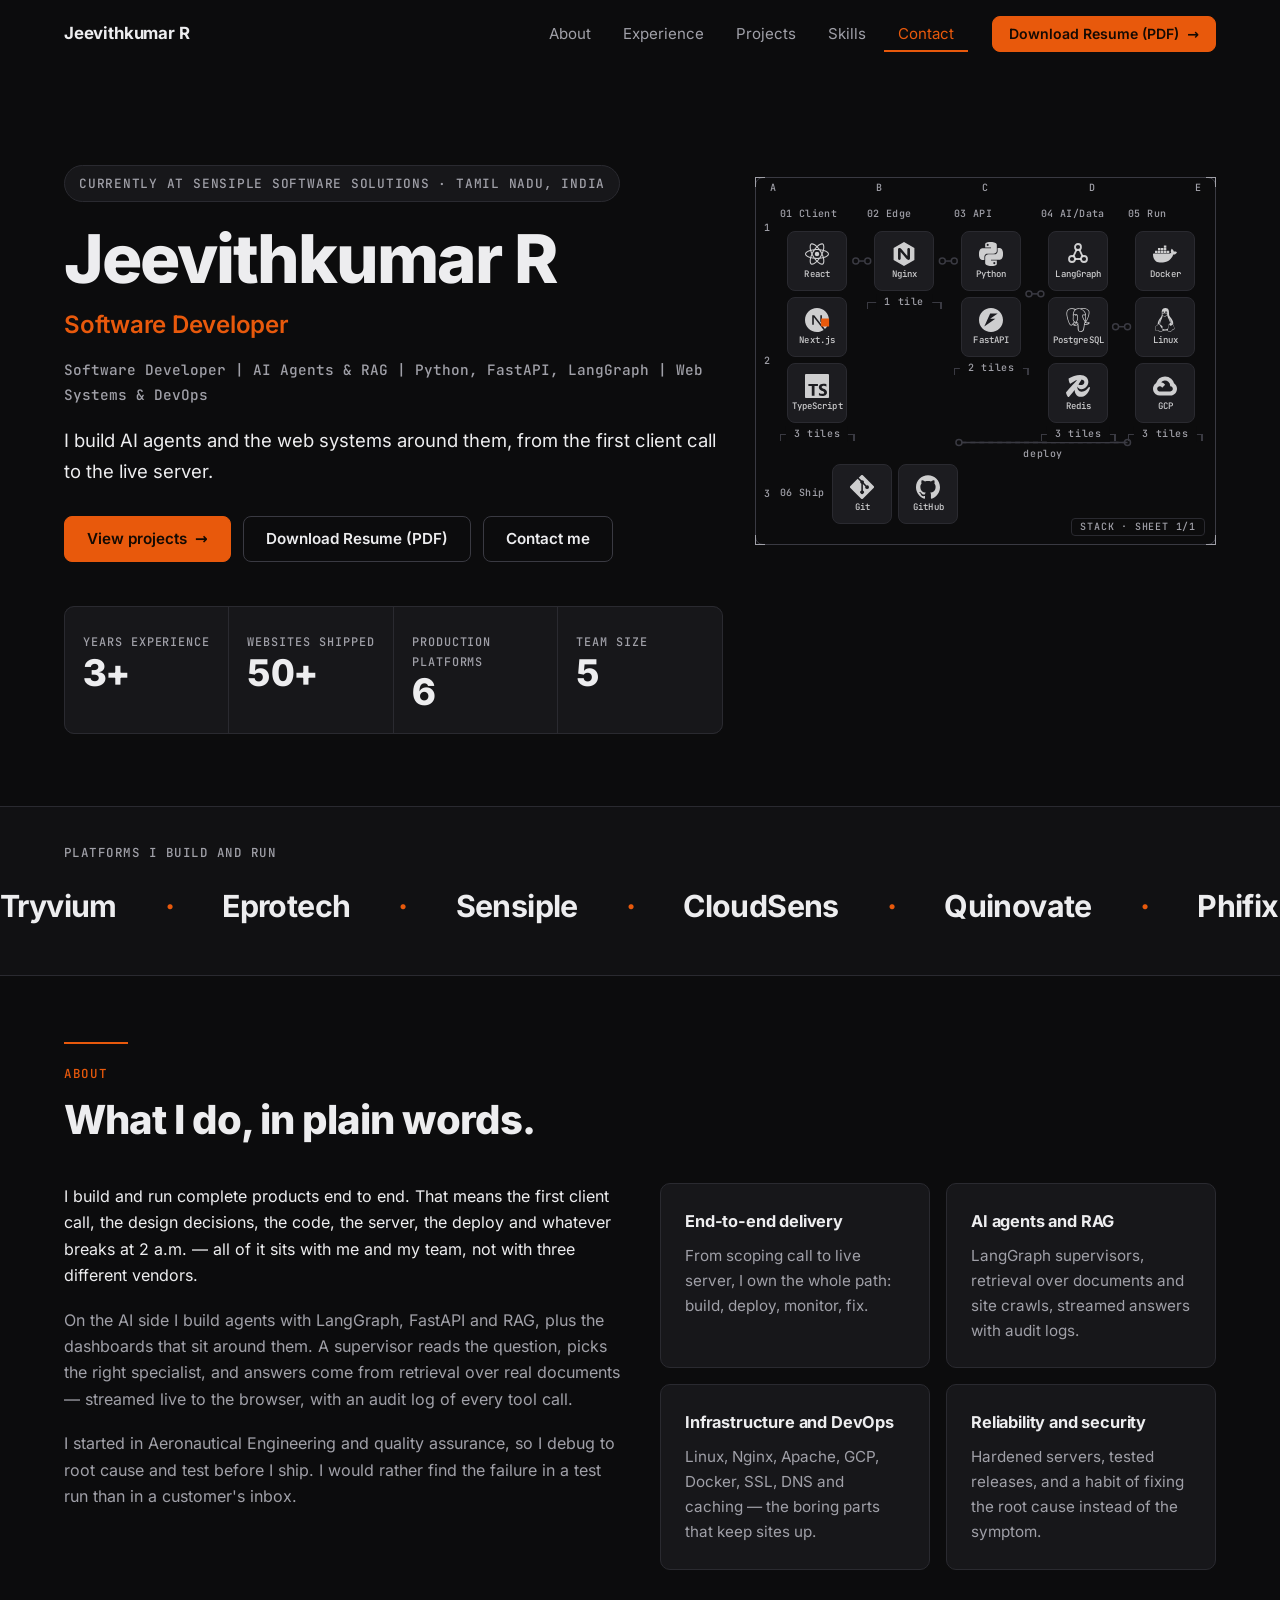
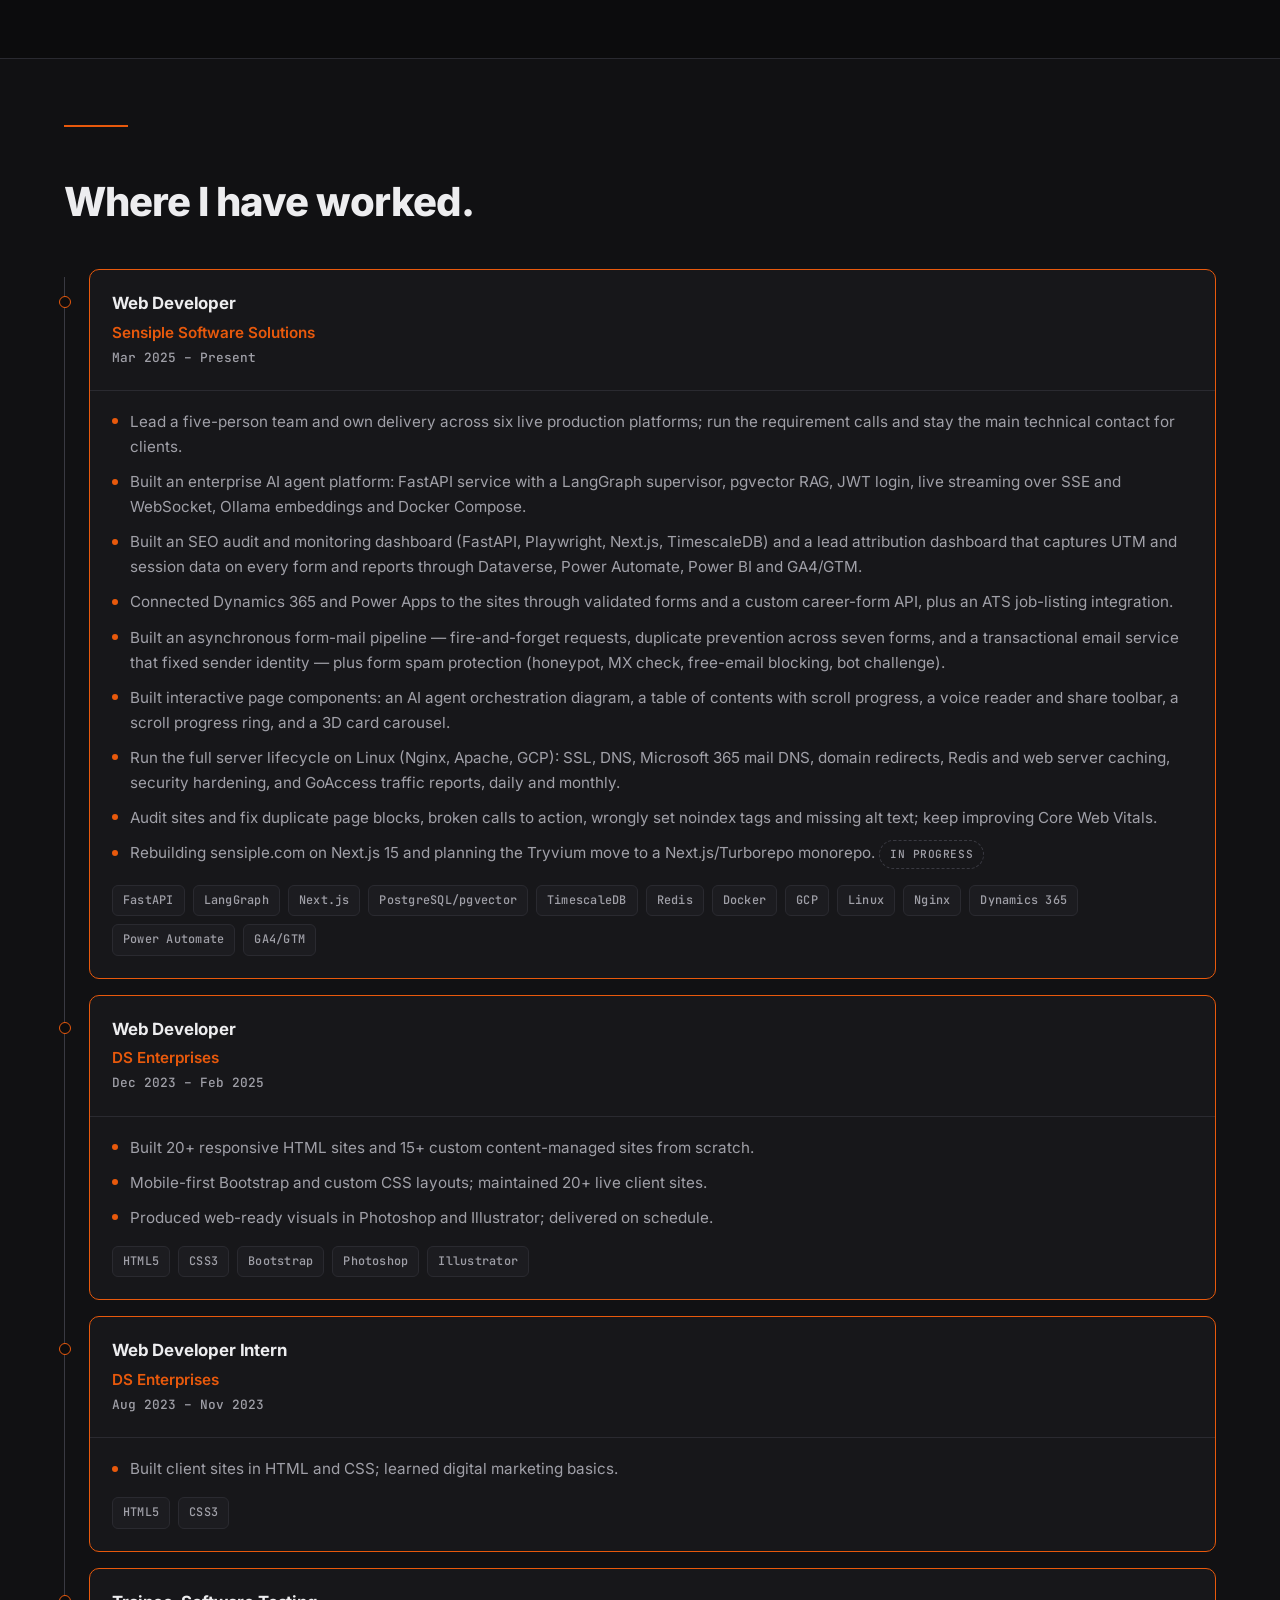
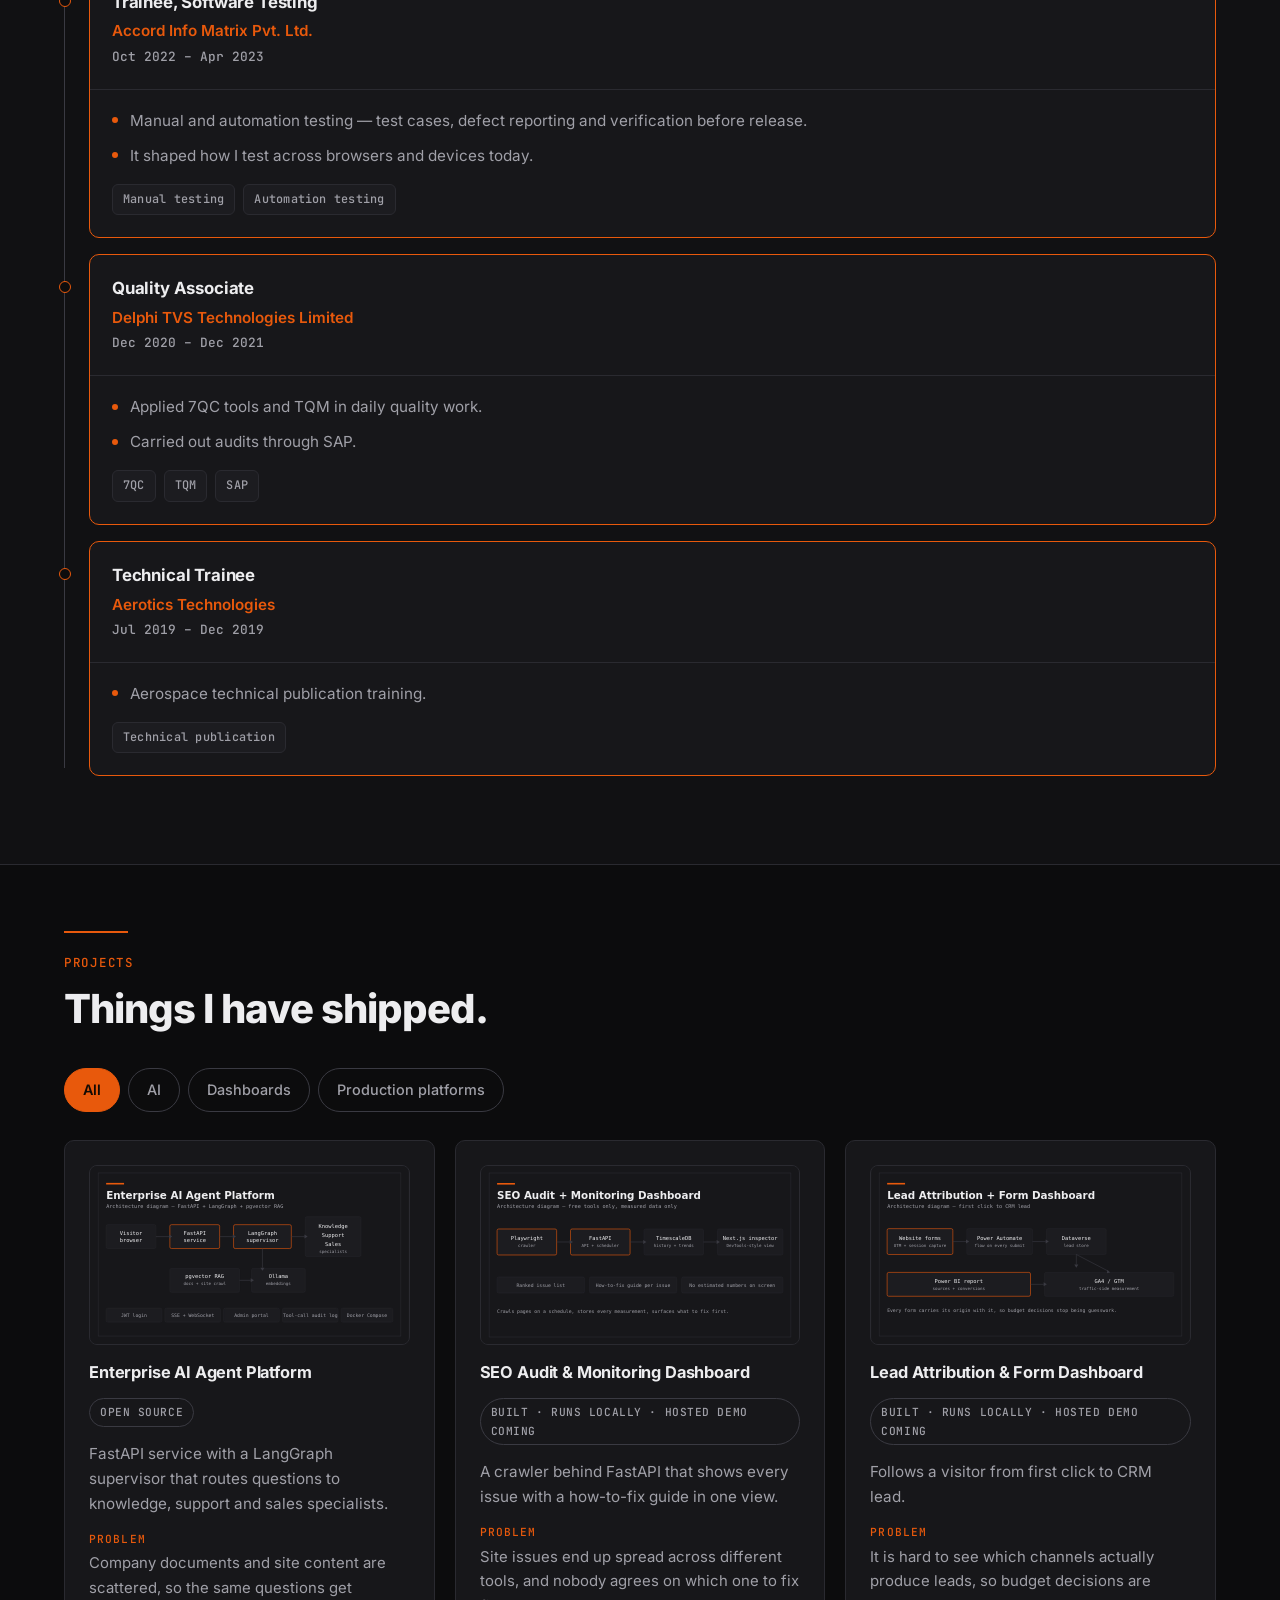
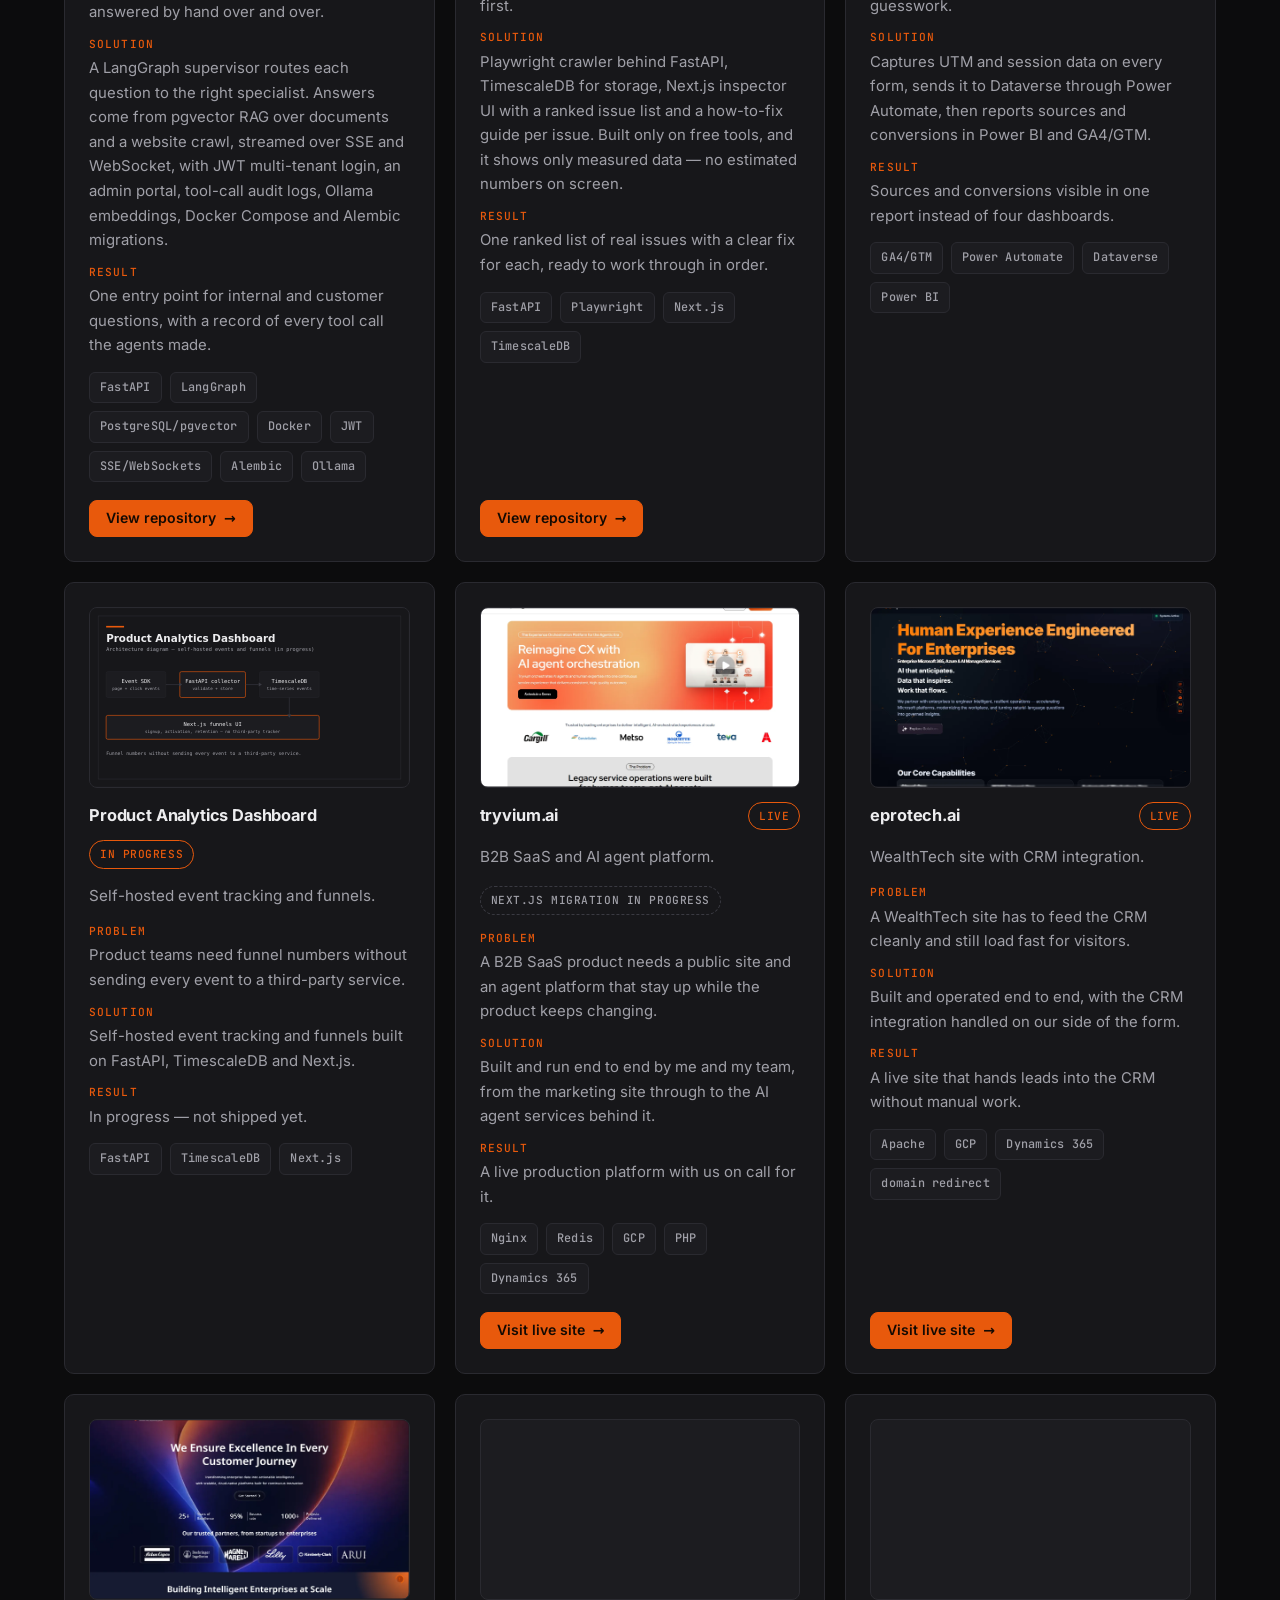
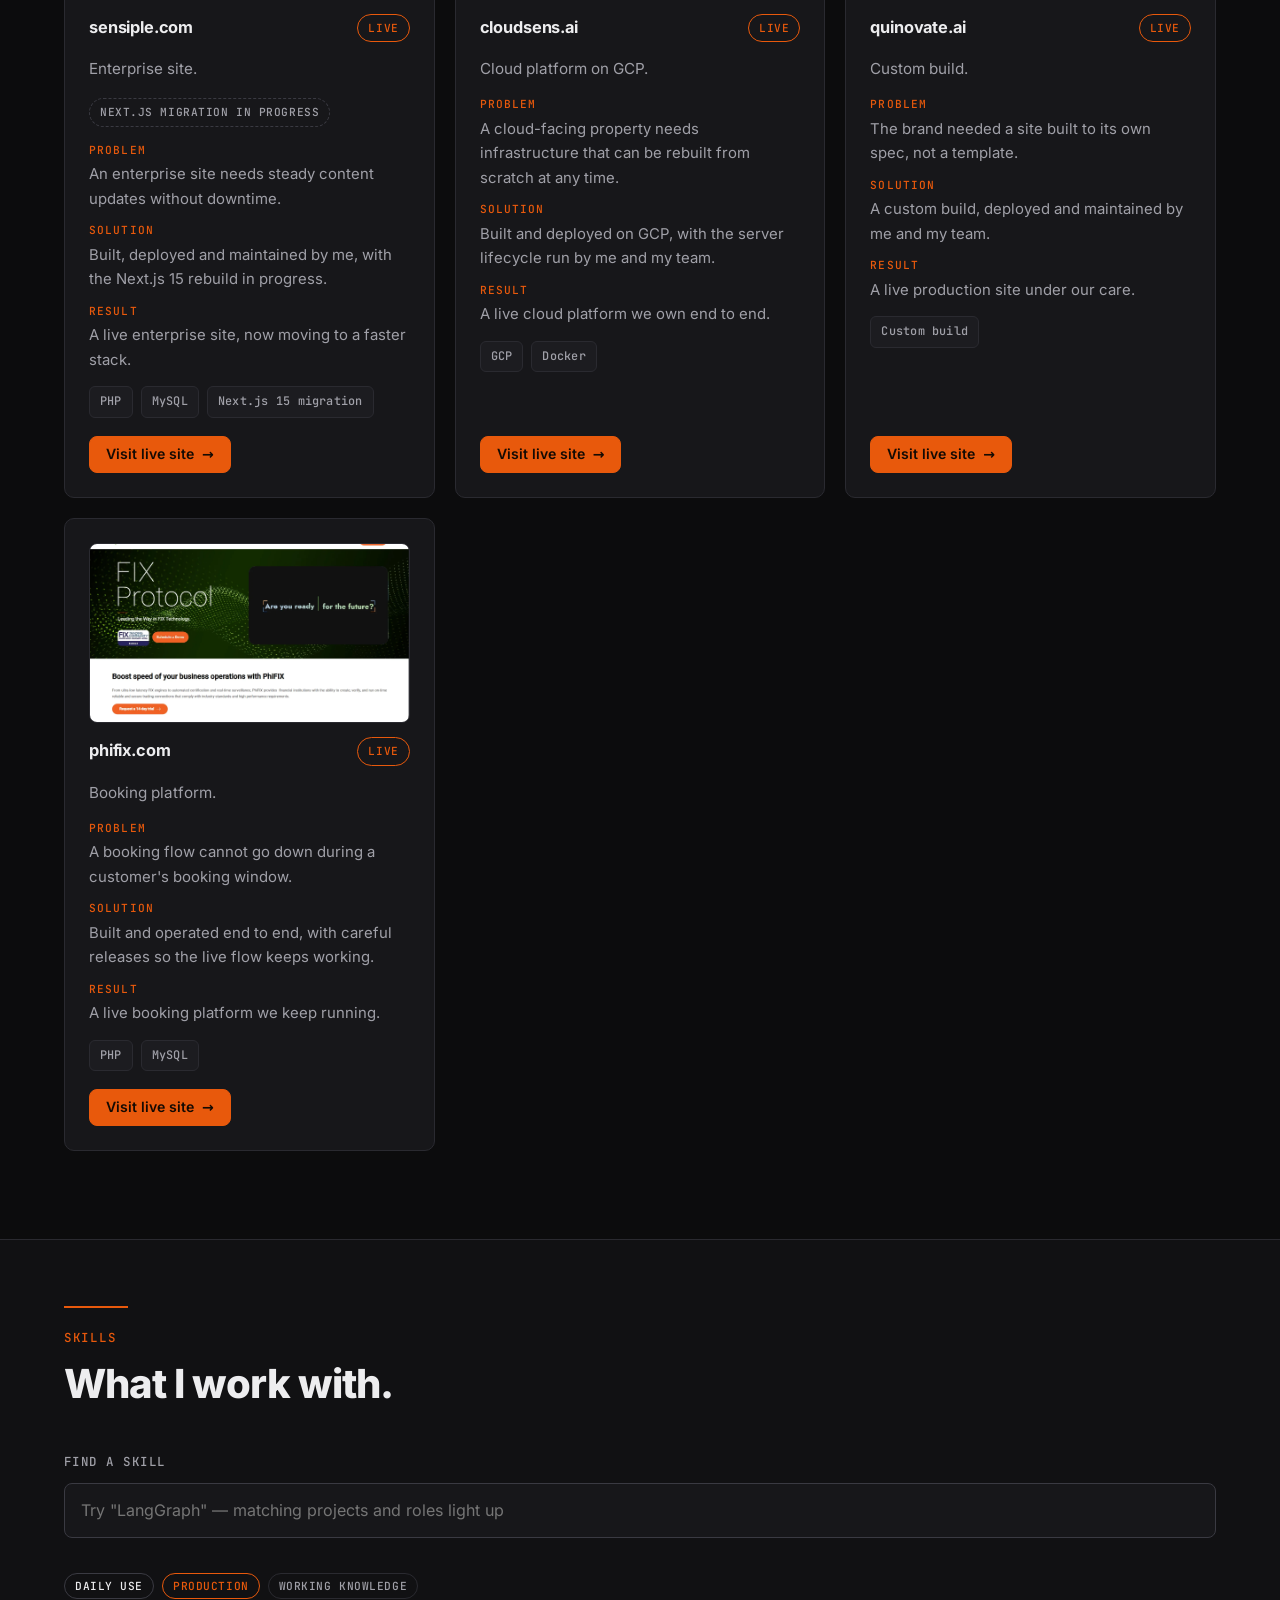
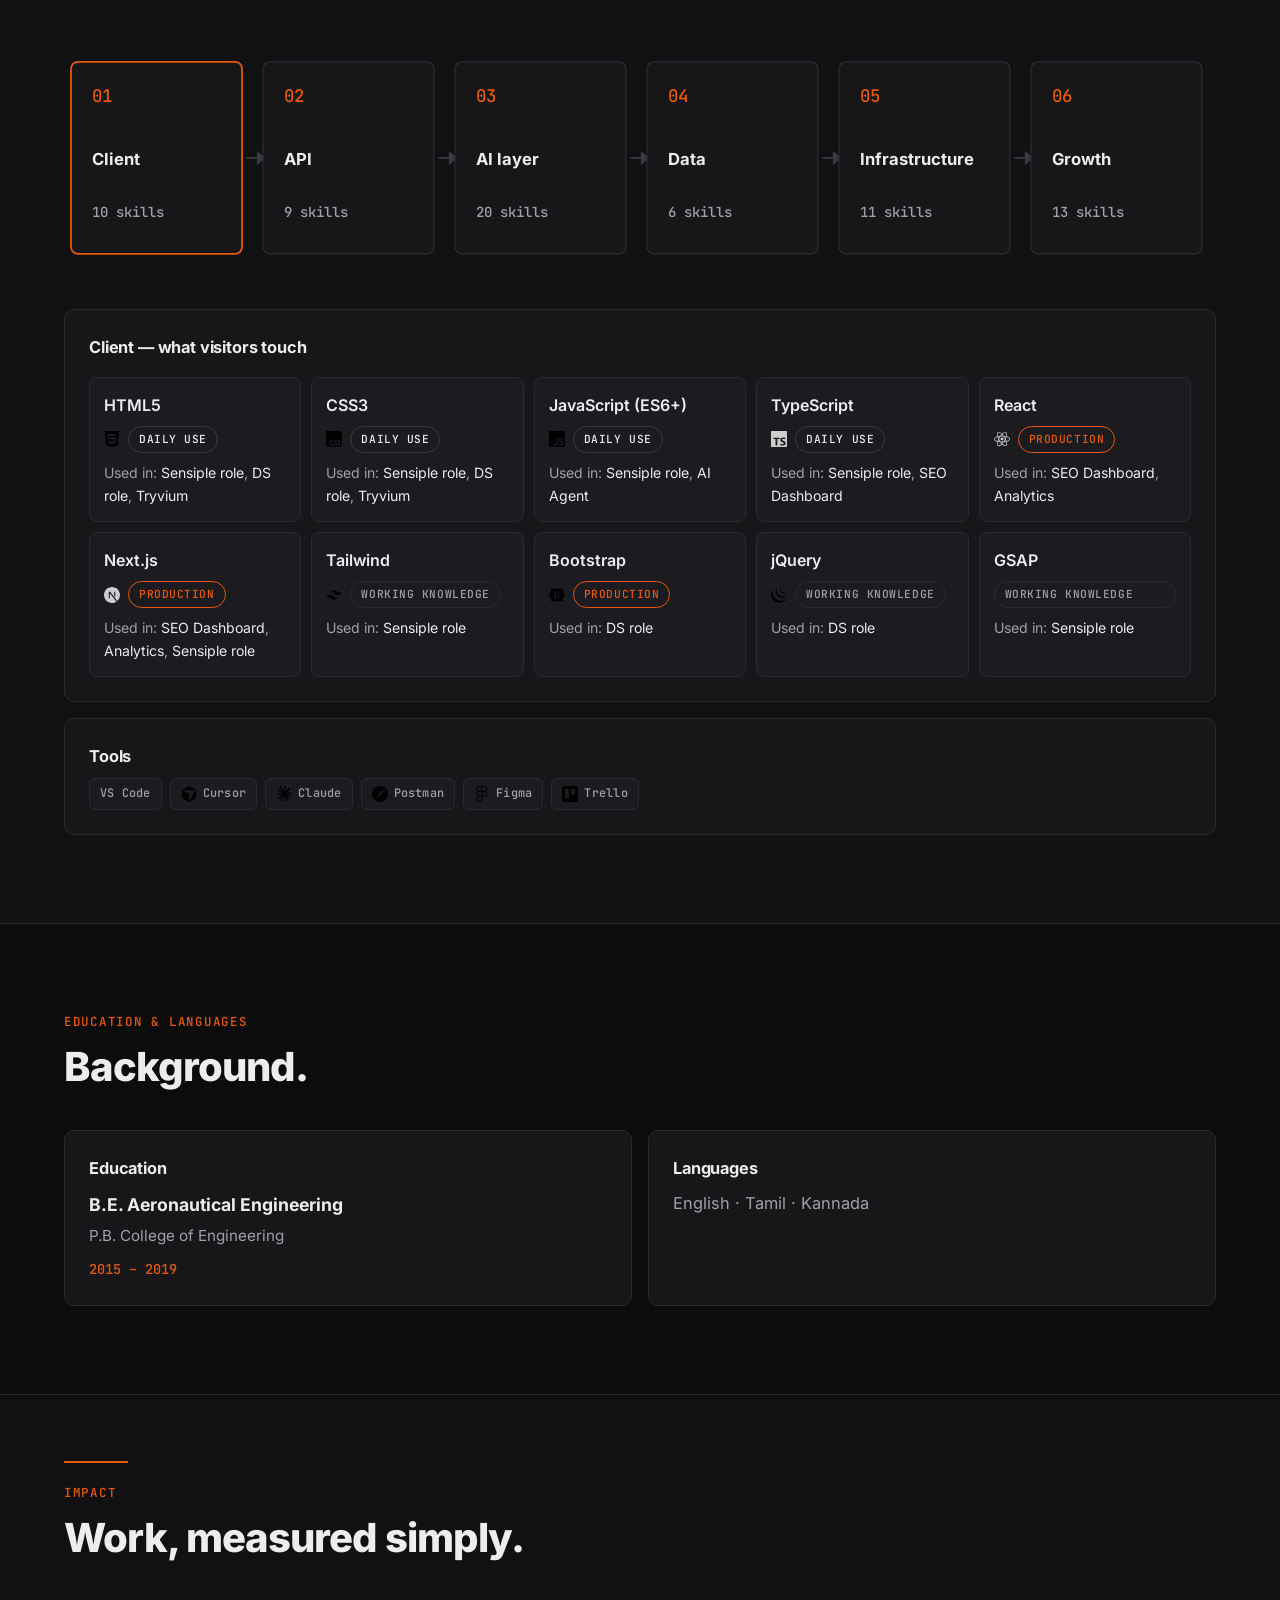
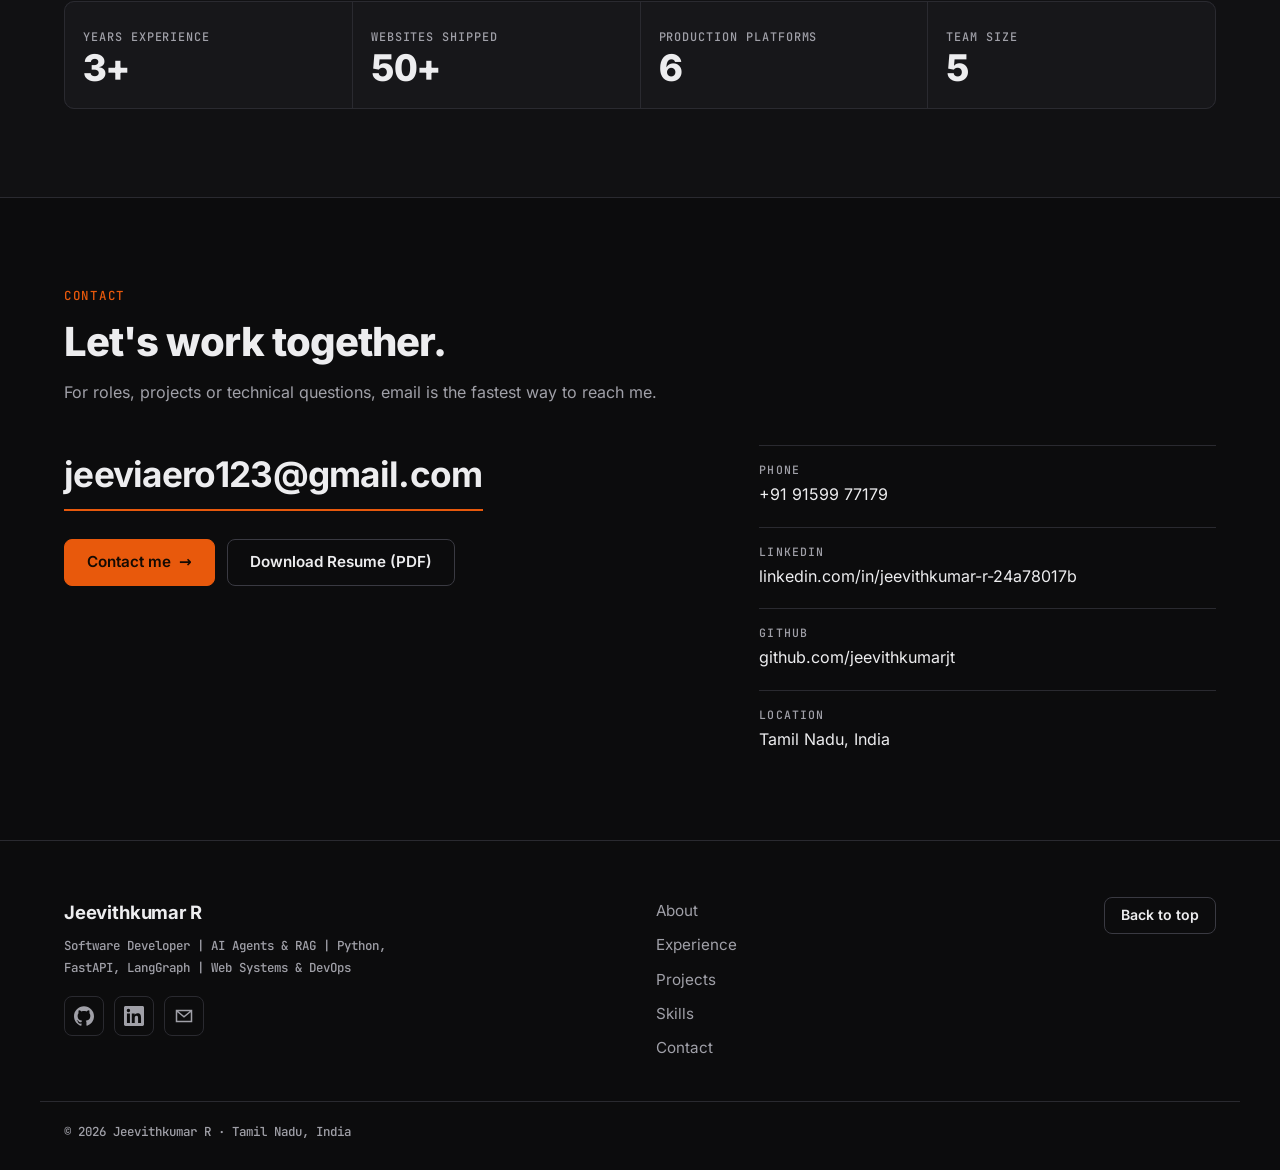
==== index.html @ db9959cd "Item 5: hero drawing sheet (stages, connectors, dims, deploy, callouts, travel dot) + skill/tool log" ====
<!doctype html>
<html lang="en">
<head>
  <meta charset="utf-8">
  <meta name="viewport" content="width=device-width, initial-scale=1">
  <title>Jeevithkumar R | Software Developer</title>
  <meta name="description" content="Jeevithkumar R — Software Developer working on AI agents and RAG with Python, FastAPI and LangGraph, plus web systems and DevOps. 3+ years, six production platforms. Based in Tamil Nadu, India.">
  <link rel="canonical" href="https://jeevithkumarjt.github.io/Portfolio/">
  <meta name="theme-color" content="#0C0C0D">

  <meta property="og:type" content="profile">
  <meta property="og:title" content="Jeevithkumar R | Software Developer">
  <meta property="og:description" content="Software Developer | AI Agents & RAG | Python, FastAPI, LangGraph | Web Systems & DevOps">
  <meta property="og:url" content="https://jeevithkumarjt.github.io/Portfolio/">
  <meta property="og:image" content="https://jeevithkumarjt.github.io/Portfolio/og-image.png">
  <meta property="og:image:width" content="1200">
  <meta property="og:image:height" content="630">
  <meta property="og:image:alt" content="Jeevithkumar R — Software Developer">
  <meta property="og:site_name" content="Jeevithkumar R">

  <meta name="twitter:card" content="summary_large_image">
  <meta name="twitter:title" content="Jeevithkumar R | Software Developer">
  <meta name="twitter:description" content="Software Developer | AI Agents & RAG | Python, FastAPI, LangGraph | Web Systems & DevOps">
  <meta name="twitter:image" content="https://jeevithkumarjt.github.io/Portfolio/og-image.png">
  <meta name="twitter:image:alt" content="Jeevithkumar R — Software Developer">

  <link rel="icon" href="assets/favicon.svg" type="image/svg+xml">
  <link rel="apple-touch-icon" href="assets/favicon.svg">

  <link rel="preload" as="font" type="font/woff2" crossorigin href="assets/fonts/inter-800.woff2">
  <link rel="preload" as="font" type="font/woff2" crossorigin href="assets/fonts/inter-400.woff2">
  <link rel="stylesheet" href="css/style.css">
  <noscript><style>.reveal,.line{opacity:1 !important;transform:none !important}.skill-fill{transition:none}</style></noscript>

  <script type="application/ld+json">
  {
    "@context": "https://schema.org",
    "@type": "Person",
    "name": "Jeevithkumar R",
    "jobTitle": "Software Developer",
    "email": "mailto:jeeviaero123@gmail.com",
    "url": "https://jeevithkumarjt.github.io/Portfolio/",
    "image": "https://jeevithkumarjt.github.io/Portfolio/og-image.png",
    "address": {
      "@type": "PostalAddress",
      "addressLocality": "Tamil Nadu",
      "addressCountry": "IN"
    },
    "sameAs": [
      "https://github.com/jeevithkumarjt",
      "https://www.linkedin.com/in/jeevithkumar-r-24a78017b"
    ]
  }
  </script>
</head>
<body>
  <a class="skip-link" href="#main">Skip to content</a>

  <div class="scroll-progress" aria-hidden="true"><span id="scrollProgressBar"></span></div>

  <div class="reticle" aria-hidden="true">
    <span class="reticle-dot"></span>
    <span class="reticle-box">
      <span class="reticle-corner rc-tl"></span>
      <span class="reticle-corner rc-tr"></span>
      <span class="reticle-corner rc-br"></span>
      <span class="reticle-corner rc-bl"></span>
    </span>
    <span class="reticle-label"></span>
  </div>

  <header class="site-header" id="siteHeader">
    <div class="container header-inner">
      <a class="logo" href="#top" aria-label="Jeevithkumar R — back to top">Jeevithkumar&nbsp;R</a>

      <nav class="site-nav" id="siteNav" aria-label="Main">
        <span class="nav-indicator" aria-hidden="true"></span>
        <ul class="nav-list">
          <li><a href="#about" data-nav>About</a></li>
          <li><a href="#experience" data-nav>Experience</a></li>
          <li><a href="#projects" data-nav>Projects</a></li>
          <li><a href="#skills" data-nav>Skills</a></li>
          <li><a href="#contact" data-nav>Contact</a></li>
        </ul>
      </nav>

      <div class="header-actions">
        <a class="btn btn-primary btn-sm" href="Jeevithkumar_R_Resume.pdf" download>Download Resume (PDF) <span class="btn-arrow" aria-hidden="true">→</span></a>
        <button class="nav-toggle" id="navToggle" type="button" aria-expanded="false" aria-controls="siteNav" aria-label="Open menu">
          <span class="nav-toggle-bar" aria-hidden="true"></span>
          <span class="nav-toggle-bar" aria-hidden="true"></span>
          <span class="nav-toggle-bar" aria-hidden="true"></span>
        </button>
      </div>
    </div>
  </header>

  <main id="main">
    <span id="top"></span>

    <!-- ============ HERO ============ -->
    <section class="hero" aria-labelledby="heroTitle">
      <div class="container hero-grid">
        <div class="hero-copy">
          <p class="status-line line">Currently at Sensiple Software Solutions · Tamil Nadu, India</p>
          <h1 id="heroTitle"><span class="mask-line"><span class="mask-inner">Jeevithkumar R</span></span></h1>
          <p class="hero-role line">Software Developer</p>
          <p class="hero-headline line">Software Developer | AI Agents & RAG | Python, FastAPI, LangGraph | Web Systems & DevOps</p>
          <p class="hero-sub line">I build AI agents and the web systems around them, from the first client call to the live server.</p>

          <div class="hero-actions line">
            <a class="btn btn-primary" id="magneticCta" href="#projects">View projects <span class="btn-arrow" aria-hidden="true">→</span></a>
            <a class="btn btn-ghost" href="Jeevithkumar_R_Resume.pdf" download>Download Resume (PDF)</a>
            <a class="btn btn-ghost" href="#contact">Contact me</a>
          </div>

          <dl class="stats" id="statsRow">
            <div class="stat">
              <dt class="stat-label">Years experience</dt>
              <dd class="stat-value"><span class="count" data-count="3" data-suffix="+">3+</span></dd>
            </div>
            <div class="stat">
              <dt class="stat-label">Websites shipped</dt>
              <dd class="stat-value"><span class="count" data-count="50" data-suffix="+">50+</span></dd>
            </div>
            <div class="stat">
              <dt class="stat-label">Production platforms</dt>
              <dd class="stat-value"><span class="count" data-count="6" data-suffix="">6</span></dd>
            </div>
            <div class="stat">
              <dt class="stat-label">Team size</dt>
              <dd class="stat-value"><span class="count" data-count="5" data-suffix="">5</span></dd>
            </div>
          </dl>
        </div>

        <div class="hero-stack" aria-label="Tech stack">
          <ul class="chips stack-fallback">
            <li>React</li>
            <li>Next.js</li>
            <li>TypeScript</li>
            <li>Nginx</li>
            <li>Python</li>
            <li>FastAPI</li>
            <li>LangGraph</li>
            <li>PostgreSQL</li>
            <li>Redis</li>
            <li>Docker</li>
            <li>Linux</li>
            <li>GCP</li>
            <li>Git</li>
            <li>GitHub</li>
          </ul>
          <div class="sheet" hidden>
            <svg class="sheet-overlay" aria-hidden="true" focusable="false"></svg>
            <span class="sheet-corner sc-tl" aria-hidden="true"></span>
            <span class="sheet-corner sc-tr" aria-hidden="true"></span>
            <span class="sheet-corner sc-br" aria-hidden="true"></span>
            <span class="sheet-corner sc-bl" aria-hidden="true"></span>
            <div class="sheet-refs-top" aria-hidden="true"><span>A</span><span>B</span><span>C</span><span>D</span><span>E</span></div>
            <div class="sheet-refs-side" aria-hidden="true"><span>1</span><span>2</span><span>3</span></div>
            <ul class="sheet-stages">
              <li class="sheet-stage" data-stage="client">
                <span class="sheet-stage-name">01 Client</span>
                <ul>
                  <li class="sheet-tile">
                    <button type="button" class="sheet-tile-btn" data-tech="react" data-skill="react" aria-label="React, show skill details">
                      <svg viewBox="0 0 24 24" aria-hidden="true" focusable="false"><path fill="currentColor" d="M14.23 12.004a2.236 2.236 0 0 1-2.235 2.236 2.236 2.236 0 0 1-2.236-2.236 2.236 2.236 0 0 1 2.235-2.236 2.236 2.236 0 0 1 2.236 2.236zm2.648-10.69c-1.346 0-3.107.96-4.888 2.622-1.78-1.653-3.542-2.602-4.887-2.602-.41 0-.783.093-1.106.278-1.375.793-1.683 3.264-.973 6.365C1.98 8.917 0 10.42 0 12.004c0 1.59 1.99 3.097 5.043 4.03-.704 3.113-.39 5.588.988 6.38.32.187.69.275 1.102.275 1.345 0 3.107-.96 4.888-2.624 1.78 1.654 3.542 2.603 4.887 2.603.41 0 .783-.09 1.106-.275 1.374-.792 1.683-3.263.973-6.365C22.02 15.096 24 13.59 24 12.004c0-1.59-1.99-3.097-5.043-4.032.704-3.11.39-5.587-.988-6.38-.318-.184-.688-.277-1.092-.278zm-.005 1.09v.006c.225 0 .406.044.558.127.666.382.955 1.835.73 3.704-.054.46-.142.945-.25 1.44-.96-.236-2.006-.417-3.107-.534-.66-.905-1.345-1.727-2.035-2.447 1.592-1.48 3.087-2.292 4.105-2.295zm-9.77.02c1.012 0 2.514.808 4.11 2.28-.686.72-1.37 1.537-2.02 2.442-1.107.117-2.154.298-3.113.538-.112-.49-.195-.964-.254-1.42-.23-1.868.054-3.32.714-3.707.19-.09.4-.127.563-.132zm4.882 3.05c.455.468.91.992 1.36 1.564-.44-.02-.89-.034-1.345-.034-.46 0-.915.01-1.36.034.44-.572.895-1.096 1.345-1.565zM12 8.1c.74 0 1.477.034 2.202.093.406.582.802 1.203 1.183 1.86.372.64.71 1.29 1.018 1.946-.308.655-.646 1.31-1.013 1.95-.38.66-.773 1.288-1.18 1.87-.728.063-1.466.098-2.21.098-.74 0-1.477-.035-2.202-.093-.406-.582-.802-1.204-1.183-1.86-.372-.64-.71-1.29-1.018-1.946.303-.657.646-1.313 1.013-1.954.38-.66.773-1.286 1.18-1.868.728-.064 1.466-.098 2.21-.098zm-3.635.254c-.24.377-.48.763-.704 1.16-.225.39-.435.782-.635 1.174-.265-.656-.49-1.31-.676-1.947.64-.15 1.315-.283 2.015-.386zm7.26 0c.695.103 1.365.23 2.006.387-.18.632-.405 1.282-.66 1.933-.2-.39-.41-.783-.64-1.174-.225-.392-.465-.774-.705-1.146zm3.063.675c.484.15.944.317 1.375.498 1.732.74 2.852 1.708 2.852 2.476-.005.768-1.125 1.74-2.857 2.475-.42.18-.88.342-1.355.493-.28-.958-.646-1.956-1.1-2.98.45-1.017.81-2.01 1.085-2.964zm-13.395.004c.278.96.645 1.957 1.1 2.98-.45 1.017-.812 2.01-1.086 2.964-.484-.15-.944-.318-1.37-.5-1.732-.737-2.852-1.706-2.852-2.474 0-.768 1.12-1.742 2.852-2.476.42-.18.88-.342 1.356-.494zm11.678 4.28c.265.657.49 1.312.676 1.948-.64.157-1.316.29-2.016.39.24-.375.48-.762.705-1.158.225-.39.435-.788.636-1.18zm-9.945.02c.2.392.41.783.64 1.175.23.39.465.772.705 1.143-.695-.102-1.365-.23-2.006-.386.18-.63.406-1.282.66-1.933zM17.92 16.32c.112.493.2.968.254 1.423.23 1.868-.054 3.32-.714 3.708-.147.09-.338.128-.563.128-1.012 0-2.514-.807-4.11-2.28.686-.72 1.37-1.536 2.02-2.44 1.107-.118 2.154-.3 3.113-.54zm-11.83.01c.96.234 2.006.415 3.107.532.66.905 1.345 1.727 2.035 2.446-1.595 1.483-3.092 2.295-4.11 2.295-.22-.005-.406-.05-.553-.132-.666-.38-.955-1.834-.73-3.703.054-.46.142-.944.25-1.438zm4.56.64c.44.02.89.034 1.345.034.46 0 .915-.01 1.36-.034-.44.572-.895 1.095-1.345 1.565-.455-.47-.91-.993-1.36-1.565z"/></svg>
                      <span class="sheet-tile-label">React</span>
                    </button>
                  </li>
                  <li class="sheet-tile">
                    <button type="button" class="sheet-tile-btn" data-tech="nextjs" data-skill="nextjs" aria-label="Next.js, show skill details">
                      <svg viewBox="0 0 24 24" aria-hidden="true" focusable="false"><path fill="currentColor" d="M18.665 21.978C16.758 23.255 14.465 24 12 24 5.377 24 0 18.623 0 12S5.377 0 12 0s12 5.377 12 12c0 3.583-1.574 6.801-4.067 9.001L9.219 7.2H7.2v9.596h1.615V9.251l9.85 12.727Zm-3.332-8.533 1.6 2.061V7.2h-1.6v6.245Z"/></svg>
                      <span class="sheet-tile-label">Next.js</span>
                    </button>
                  </li>
                  <li class="sheet-tile">
                    <button type="button" class="sheet-tile-btn" data-tech="typescript" data-skill="typescript" aria-label="TypeScript, show skill details">
                      <svg viewBox="0 0 24 24" aria-hidden="true" focusable="false"><path fill="currentColor" d="M1.125 0C.502 0 0 .502 0 1.125v21.75C0 23.498.502 24 1.125 24h21.75c.623 0 1.125-.502 1.125-1.125V1.125C24 .502 23.498 0 22.875 0zm17.363 9.75c.612 0 1.154.037 1.627.111a6.38 6.38 0 0 1 1.306.34v2.458a3.95 3.95 0 0 0-.643-.361 5.093 5.093 0 0 0-.717-.26 5.453 5.453 0 0 0-1.426-.2c-.3 0-.573.028-.819.086a2.1 2.1 0 0 0-.623.242c-.17.104-.3.229-.393.374a.888.888 0 0 0-.14.49c0 .196.053.373.156.529.104.156.252.304.443.444s.423.276.696.41c.273.135.582.274.926.416.47.197.892.407 1.266.628.374.222.695.473.963.753.268.279.472.598.614.957.142.359.214.776.214 1.253 0 .657-.125 1.21-.373 1.656a3.033 3.033 0 0 1-1.012 1.085 4.38 4.38 0 0 1-1.487.596c-.566.12-1.163.18-1.79.18a9.916 9.916 0 0 1-1.84-.164 5.544 5.544 0 0 1-1.512-.493v-2.63a5.033 5.033 0 0 0 3.237 1.2c.333 0 .624-.03.872-.09.249-.06.456-.144.623-.25.166-.108.29-.234.373-.38a1.023 1.023 0 0 0-.074-1.089 2.12 2.12 0 0 0-.537-.5 5.597 5.597 0 0 0-.807-.444 27.72 27.72 0 0 0-1.007-.436c-.918-.383-1.602-.852-2.053-1.405-.45-.553-.676-1.222-.676-2.005 0-.614.123-1.141.369-1.582.246-.441.58-.804 1.004-1.089a4.494 4.494 0 0 1 1.47-.629 7.536 7.536 0 0 1 1.77-.201zm-15.113.188h9.563v2.166H9.506v9.646H6.789v-9.646H3.375z"/></svg>
                      <span class="sheet-tile-label">TypeScript</span>
                    </button>
                  </li>
                </ul>
                <div class="sheet-dim" aria-hidden="true"><span>3 tiles</span></div>
              </li>
              <li class="sheet-stage" data-stage="edge">
                <span class="sheet-stage-name">02 Edge</span>
                <ul>
                  <li class="sheet-tile">
                    <button type="button" class="sheet-tile-btn" data-tech="nginx" data-skill="nginx" aria-label="Nginx, show skill details">
                      <svg viewBox="0 0 24 24" aria-hidden="true" focusable="false"><path fill="currentColor" d="M12 0L1.605 6v12L12 24l10.395-6V6L12 0zm6 16.59c0 .705-.646 1.29-1.529 1.29-.631 0-1.351-.255-1.801-.81l-6-7.141v6.66c0 .721-.57 1.29-1.274 1.29H7.32c-.721 0-1.29-.6-1.29-1.29V7.41c0-.705.63-1.29 1.5-1.29.646 0 1.38.255 1.83.81l5.97 7.141V7.41c0-.721.6-1.29 1.29-1.29h.075c.72 0 1.29.6 1.29 1.29v9.18H18z"/></svg>
                      <span class="sheet-tile-label">Nginx</span>
                    </button>
                  </li>
                </ul>
                <div class="sheet-dim" aria-hidden="true"><span>1 tile</span></div>
              </li>
              <li class="sheet-stage" data-stage="api">
                <span class="sheet-stage-name">03 API</span>
                <ul>
                  <li class="sheet-tile">
                    <button type="button" class="sheet-tile-btn" data-tech="python" data-skill="python" aria-label="Python, show skill details">
                      <svg viewBox="0 0 24 24" aria-hidden="true" focusable="false"><path fill="currentColor" d="M14.25.18l.9.2.73.26.59.3.45.32.34.34.25.34.16.33.1.3.04.26.02.2-.01.13V8.5l-.05.63-.13.55-.21.46-.26.38-.3.31-.33.25-.35.19-.35.14-.33.1-.3.07-.26.04-.21.02H8.77l-.69.05-.59.14-.5.22-.41.27-.33.32-.27.35-.2.36-.15.37-.1.35-.07.32-.04.27-.02.21v3.06H3.17l-.21-.03-.28-.07-.32-.12-.35-.18-.36-.26-.36-.36-.35-.46-.32-.59-.28-.73-.21-.88-.14-1.05-.05-1.23.06-1.22.16-1.04.24-.87.32-.71.36-.57.4-.44.42-.33.42-.24.4-.16.36-.1.32-.05.24-.01h.16l.06.01h8.16v-.83H6.18l-.01-2.75-.02-.37.05-.34.11-.31.17-.28.25-.26.31-.23.38-.2.44-.18.51-.15.58-.12.64-.1.71-.06.77-.04.84-.02 1.27.05zm-6.3 1.98l-.23.33-.08.41.08.41.23.34.33.22.41.09.41-.09.33-.22.23-.34.08-.41-.08-.41-.23-.33-.33-.22-.41-.09-.41.09zm13.09 3.95l.28.06.32.12.35.18.36.27.36.35.35.47.32.59.28.73.21.88.14 1.04.05 1.23-.06 1.23-.16 1.04-.24.86-.32.71-.36.57-.4.45-.42.33-.42.24-.4.16-.36.09-.32.05-.24.02-.16-.01h-8.22v.82h5.84l.01 2.76.02.36-.05.34-.11.31-.17.29-.25.25-.31.24-.38.2-.44.17-.51.15-.58.13-.64.09-.71.07-.77.04-.84.01-1.27-.04-1.07-.14-.9-.2-.73-.25-.59-.3-.45-.33-.34-.34-.25-.34-.16-.33-.1-.3-.04-.25-.02-.2.01-.13v-5.34l.05-.64.13-.54.21-.46.26-.38.3-.32.33-.24.35-.2.35-.14.33-.1.3-.06.26-.04.21-.02.13-.01h5.84l.69-.05.59-.14.5-.21.41-.28.33-.32.27-.35.2-.36.15-.36.1-.35.07-.32.04-.28.02-.21V6.07h2.09l.14.01zm-6.47 14.25l-.23.33-.08.41.08.41.23.33.33.23.41.08.41-.08.33-.23.23-.33.08-.41-.08-.41-.23-.33-.33-.23-.41-.08-.41.08z"/></svg>
                      <span class="sheet-tile-label">Python</span>
                    </button>
                  </li>
                  <li class="sheet-tile">
                    <button type="button" class="sheet-tile-btn" data-tech="fastapi" data-skill="fastapi" aria-label="FastAPI, show skill details">
                      <svg viewBox="0 0 24 24" aria-hidden="true" focusable="false"><path fill="currentColor" d="M12 .0387C5.3729.0384.0003 5.3931 0 11.9988c-.001 6.6066 5.372 11.9628 12 11.9625 6.628.0003 12.001-5.3559 12-11.9625-.0003-6.6057-5.3729-11.9604-12-11.96m-.829 5.4153h7.55l-7.5805 5.3284h5.1828L5.279 18.5436q2.9466-6.5444 5.892-13.0896"/></svg>
                      <span class="sheet-tile-label">FastAPI</span>
                    </button>
                  </li>
                </ul>
                <div class="sheet-dim" aria-hidden="true"><span>2 tiles</span></div>
              </li>
              <li class="sheet-stage" data-stage="aidata">
                <span class="sheet-stage-name">04 AI/Data</span>
                <ul>
                  <li class="sheet-tile">
                    <button type="button" class="sheet-tile-btn" data-tech="langgraph" data-skill="langgraph" aria-label="LangGraph, show skill details">
                      <svg viewBox="0 0 24 24" aria-hidden="true" focusable="false"><g fill="none" stroke="currentColor" stroke-width="1.8"><circle cx="6" cy="17" r="3"/><circle cx="18" cy="17" r="3"/><circle cx="12" cy="5" r="3"/><path d="M10.6 7.6 7.4 14.4M13.4 7.6l3.2 6.8M9 17h6"/></g></svg>
                      <span class="sheet-tile-label">LangGraph</span>
                    </button>
                  </li>
                  <li class="sheet-tile">
                    <button type="button" class="sheet-tile-btn" data-tech="postgresql" data-skill="postgresql" aria-label="PostgreSQL, show skill details">
                      <svg viewBox="0 0 24 24" aria-hidden="true" focusable="false"><path fill="currentColor" d="M23.5594 14.7228a.5269.5269 0 0 0-.0563-.1191c-.139-.2632-.4768-.3418-1.0074-.2321-1.6533.3411-2.2935.1312-2.5256-.0191 1.342-2.0482 2.445-4.522 3.0411-6.8297.2714-1.0507.7982-3.5237.1222-4.7316a1.5641 1.5641 0 0 0-.1509-.235C21.6931.9086 19.8007.0248 17.5099.0005c-1.4947-.0158-2.7705.3461-3.1161.4794a9.449 9.449 0 0 0-.5159-.0816 8.044 8.044 0 0 0-1.3114-.1278c-1.1822-.0184-2.2038.2642-3.0498.8406-.8573-.3211-4.7888-1.645-7.2219.0788C.9359 2.1526.3086 3.8733.4302 6.3043c.0409.818.5069 3.334 1.2423 5.7436.4598 1.5065.9387 2.7019 1.4334 3.582.553.9942 1.1259 1.5933 1.7143 1.7895.4474.1491 1.1327.1441 1.8581-.7279.8012-.9635 1.5903-1.8258 1.9446-2.2069.4351.2355.9064.3625 1.39.3772a.0569.0569 0 0 0 .0004.0041 11.0312 11.0312 0 0 0-.2472.3054c-.3389.4302-.4094.5197-1.5002.7443-.3102.064-1.1344.2339-1.1464.8115-.0025.1224.0329.2309.0919.3268.2269.4231.9216.6097 1.015.6331 1.3345.3335 2.5044.092 3.3714-.6787-.017 2.231.0775 4.4174.3454 5.0874.2212.5529.7618 1.9045 2.4692 1.9043.2505 0 .5263-.0291.8296-.0941 1.7819-.3821 2.5557-1.1696 2.855-2.9059.1503-.8707.4016-2.8753.5388-4.1012.0169-.0703.0357-.1207.057-.1362.0007-.0005.0697-.0471.4272.0307a.3673.3673 0 0 0 .0443.0068l.2539.0223.0149.001c.8468.0384 1.9114-.1426 2.5312-.4308.6438-.2988 1.8057-1.0323 1.5951-1.6698zM2.371 11.8765c-.7435-2.4358-1.1779-4.8851-1.2123-5.5719-.1086-2.1714.4171-3.6829 1.5623-4.4927 1.8367-1.2986 4.8398-.5408 6.108-.13-.0032.0032-.0066.0061-.0098.0094-2.0238 2.044-1.9758 5.536-1.9708 5.7495-.0002.0823.0066.1989.0162.3593.0348.5873.0996 1.6804-.0735 2.9184-.1609 1.1504.1937 2.2764.9728 3.0892.0806.0841.1648.1631.2518.2374-.3468.3714-1.1004 1.1926-1.9025 2.1576-.5677.6825-.9597.5517-1.0886.5087-.3919-.1307-.813-.5871-1.2381-1.3223-.4796-.839-.9635-2.0317-1.4155-3.5126zm6.0072 5.0871c-.1711-.0428-.3271-.1132-.4322-.1772.0889-.0394.2374-.0902.4833-.1409 1.2833-.2641 1.4815-.4506 1.9143-1.0002.0992-.126.2116-.2687.3673-.4426a.3549.3549 0 0 0 .0737-.1298c.1708-.1513.2724-.1099.4369-.0417.156.0646.3078.26.3695.4752.0291.1016.0619.2945-.0452.4444-.9043 1.2658-2.2216 1.2494-3.1676 1.0128zm2.094-3.988-.0525.141c-.133.3566-.2567.6881-.3334 1.003-.6674-.0021-1.3168-.2872-1.8105-.8024-.6279-.6551-.9131-1.5664-.7825-2.5004.1828-1.3079.1153-2.4468.079-3.0586-.005-.0857-.0095-.1607-.0122-.2199.2957-.2621 1.6659-.9962 2.6429-.7724.4459.1022.7176.4057.8305.928.5846 2.7038.0774 3.8307-.3302 4.7363-.084.1866-.1633.3629-.2311.5454zm7.3637 4.5725c-.0169.1768-.0358.376-.0618.5959l-.146.4383a.3547.3547 0 0 0-.0182.1077c-.0059.4747-.054.6489-.115.8693-.0634.2292-.1353.4891-.1794 1.0575-.11 1.4143-.8782 2.2267-2.4172 2.5565-1.5155.3251-1.7843-.4968-2.0212-1.2217a6.5824 6.5824 0 0 0-.0769-.2266c-.2154-.5858-.1911-1.4119-.1574-2.5551.0165-.5612-.0249-1.9013-.3302-2.6462.0044-.2932.0106-.5909.019-.8918a.3529.3529 0 0 0-.0153-.1126 1.4927 1.4927 0 0 0-.0439-.208c-.1226-.4283-.4213-.7866-.7797-.9351-.1424-.059-.4038-.1672-.7178-.0869.067-.276.1831-.5875.309-.9249l.0529-.142c.0595-.16.134-.3257.213-.5012.4265-.9476 1.0106-2.2453.3766-5.1772-.2374-1.0981-1.0304-1.6343-2.2324-1.5098-.7207.0746-1.3799.3654-1.7088.5321a5.6716 5.6716 0 0 0-.1958.1041c.0918-1.1064.4386-3.1741 1.7357-4.4823a4.0306 4.0306 0 0 1 .3033-.276.3532.3532 0 0 0 .1447-.0644c.7524-.5706 1.6945-.8506 2.802-.8325.4091.0067.8017.0339 1.1742.081 1.939.3544 3.2439 1.4468 4.0359 2.3827.8143.9623 1.2552 1.9315 1.4312 2.4543-1.3232-.1346-2.2234.1268-2.6797.779-.9926 1.4189.543 4.1729 1.2811 5.4964.1353.2426.2522.4522.2889.5413.2403.5825.5515.9713.7787 1.2552.0696.087.1372.1714.1885.245-.4008.1155-1.1208.3825-1.0552 1.717-.0123.1563-.0423.4469-.0834.8148-.0461.2077-.0702.4603-.0994.7662zm.8905-1.6211c-.0405-.8316.2691-.9185.5967-1.0105a2.8566 2.8566 0 0 0 .135-.0406 1.202 1.202 0 0 0 .1342.103c.5703.3765 1.5823.4213 3.0068.1344-.2016.1769-.5189.3994-.9533.6011-.4098.1903-1.0957.333-1.7473.3636-.7197.0336-1.0859-.0807-1.1721-.151zm.5695-9.2712c-.0059.3508-.0542.6692-.1054 1.0017-.055.3576-.112.7274-.1264 1.1762-.0142.4368.0404.8909.0932 1.3301.1066.887.216 1.8003-.2075 2.7014a3.5272 3.5272 0 0 1-.1876-.3856c-.0527-.1276-.1669-.3326-.3251-.6162-.6156-1.1041-2.0574-3.6896-1.3193-4.7446.3795-.5427 1.3408-.5661 2.1781-.463zm.2284 7.0137a12.3762 12.3762 0 0 0-.0853-.1074l-.0355-.0444c.7262-1.1995.5842-2.3862.4578-3.4385-.0519-.4318-.1009-.8396-.0885-1.2226.0129-.4061.0666-.7543.1185-1.0911.0639-.415.1288-.8443.1109-1.3505.0134-.0531.0188-.1158.0118-.1902-.0457-.4855-.5999-1.938-1.7294-3.253-.6076-.7073-1.4896-1.4972-2.6889-2.0395.5251-.1066 1.2328-.2035 2.0244-.1859 2.0515.0456 3.6746.8135 4.8242 2.2824a.908.908 0 0 1 .0667.1002c.7231 1.3556-.2762 6.2751-2.9867 10.5405zm-8.8166-6.1162c-.025.1794-.3089.4225-.6211.4225a.5821.5821 0 0 1-.0809-.0056c-.1873-.026-.3765-.144-.5059-.3156-.0458-.0605-.1203-.178-.1055-.2844.0055-.0401.0261-.0985.0925-.1488.1182-.0894.3518-.1226.6096-.0867.3163.0441.6426.1938.6113.4186zm7.9305-.4114c.0111.0792-.049.201-.1531.3102-.0683.0717-.212.1961-.4079.2232a.5456.5456 0 0 1-.075.0052c-.2935 0-.5414-.2344-.5607-.3717-.024-.1765.2641-.3106.5611-.352.297-.0414.6111.0088.6356.1851z"/></svg>
                      <span class="sheet-tile-label">PostgreSQL</span>
                    </button>
                  </li>
                  <li class="sheet-tile">
                    <button type="button" class="sheet-tile-btn" data-tech="redis" data-skill="redis" aria-label="Redis, show skill details">
                      <svg viewBox="0 0 24 24" aria-hidden="true" focusable="false"><path fill="currentColor" d="M22.71 13.145c-1.66 2.092-3.452 4.483-7.038 4.483-3.203 0-4.397-2.825-4.48-5.12.701 1.484 2.073 2.685 4.214 2.63 4.117-.133 6.94-3.852 6.94-7.239 0-4.05-3.022-6.972-8.268-6.972-3.752 0-8.4 1.428-11.455 3.685C2.59 6.937 3.885 9.958 4.35 9.626c2.648-1.904 4.748-3.13 6.784-3.744C8.12 9.244.886 17.05 0 18.425c.1 1.261 1.66 4.648 2.424 4.648.232 0 .431-.133.664-.365a100.49 100.49 0 0 0 5.54-6.765c.222 3.104 1.748 6.898 6.014 6.898 3.819 0 7.604-2.756 9.33-8.965.2-.764-.73-1.361-1.261-.73zm-4.349-5.013c0 1.959-1.926 2.922-3.685 2.922-.941 0-1.664-.247-2.235-.568 1.051-1.592 2.092-3.225 3.21-4.973 1.972.334 2.71 1.43 2.71 2.619z"/></svg>
                      <span class="sheet-tile-label">Redis</span>
                    </button>
                  </li>
                </ul>
                <div class="sheet-dim" aria-hidden="true"><span>3 tiles</span></div>
              </li>
              <li class="sheet-stage" data-stage="run">
                <span class="sheet-stage-name">05 Run</span>
                <ul>
                  <li class="sheet-tile">
                    <button type="button" class="sheet-tile-btn" data-tech="docker" data-skill="docker" aria-label="Docker, show skill details">
                      <svg viewBox="0 0 24 24" aria-hidden="true" focusable="false"><path fill="currentColor" d="M13.983 11.078h2.119a.186.186 0 0 0 .186-.185V9.006a.186.186 0 0 0-.186-.186h-2.119a.185.185 0 0 0-.185.185v1.888c0 .102.083.185.185.185m-2.954-5.43h2.118a.186.186 0 0 0 .186-.186V3.574a.186.186 0 0 0-.186-.185h-2.118a.185.185 0 0 0-.185.185v1.888c0 .102.082.185.185.185m0 2.716h2.118a.187.187 0 0 0 .186-.186V6.29a.186.186 0 0 0-.186-.185h-2.118a.185.185 0 0 0-.185.185v1.887c0 .102.082.185.185.186m-2.93 0h2.12a.186.186 0 0 0 .184-.186V6.29a.185.185 0 0 0-.185-.185H8.1a.185.185 0 0 0-.185.185v1.887c0 .102.083.185.185.186m-2.964 0h2.119a.186.186 0 0 0 .185-.186V6.29a.185.185 0 0 0-.185-.185H5.136a.186.186 0 0 0-.186.185v1.887c0 .102.084.185.186.186m5.893 2.715h2.118a.186.186 0 0 0 .186-.185V9.006a.186.186 0 0 0-.186-.186h-2.118a.185.185 0 0 0-.185.185v1.888c0 .102.082.185.185.185m-2.93 0h2.12a.185.185 0 0 0 .184-.185V9.006a.185.185 0 0 0-.184-.186h-2.12a.185.185 0 0 0-.184.185v1.888c0 .102.083.185.185.185m-2.964 0h2.119a.185.185 0 0 0 .185-.185V9.006a.185.185 0 0 0-.184-.186h-2.12a.186.186 0 0 0-.186.186v1.887c0 .102.084.185.186.185m-2.92 0h2.12a.185.185 0 0 0 .184-.185V9.006a.185.185 0 0 0-.184-.186h-2.12a.185.185 0 0 0-.184.185v1.888c0 .102.082.185.185.185M23.763 9.89c-.065-.051-.672-.51-1.954-.51-.338.001-.676.03-1.01.087-.248-1.7-1.653-2.53-1.716-2.566l-.344-.199-.226.327c-.284.438-.49.922-.612 1.43-.23.97-.09 1.882.403 2.661-.595.332-1.55.413-1.744.42H.751a.751.751 0 0 0-.75.748 11.376 11.376 0 0 0 .692 4.062c.545 1.428 1.355 2.48 2.41 3.124 1.18.723 3.1 1.137 5.275 1.137.983.003 1.963-.086 2.93-.266a12.248 12.248 0 0 0 3.823-1.389c.98-.567 1.86-1.288 2.61-2.136 1.252-1.418 1.998-2.997 2.553-4.4h.221c1.372 0 2.215-.549 2.68-1.009.309-.293.55-.65.707-1.046l.098-.288Z"/></svg>
                      <span class="sheet-tile-label">Docker</span>
                    </button>
                  </li>
                  <li class="sheet-tile">
                    <button type="button" class="sheet-tile-btn" data-tech="linux" data-skill="linux" aria-label="Linux, show skill details">
                      <svg viewBox="0 0 24 24" aria-hidden="true" focusable="false"><path fill="currentColor" d="M12.504 0c-.155 0-.315.008-.48.021-4.226.333-3.105 4.807-3.17 6.298-.076 1.092-.3 1.953-1.05 3.02-.885 1.051-2.127 2.75-2.716 4.521-.278.832-.41 1.684-.287 2.489a.424.424 0 0 0-.11.135c-.26.268-.45.6-.663.839-.199.199-.485.267-.797.4-.313.136-.658.269-.864.68-.09.189-.136.394-.132.602 0 .199.027.4.055.536.058.399.116.728.04.97-.249.68-.28 1.145-.106 1.484.174.334.535.47.94.601.81.2 1.91.135 2.774.6.926.466 1.866.67 2.616.47.526-.116.97-.464 1.208-.946.587-.003 1.23-.269 2.26-.334.699-.058 1.574.267 2.577.2.025.134.063.198.114.333l.003.003c.391.778 1.113 1.132 1.884 1.071.771-.06 1.592-.536 2.257-1.306.631-.765 1.683-1.084 2.378-1.503.348-.199.629-.469.649-.853.023-.4-.2-.811-.714-1.376v-.097l-.003-.003c-.17-.2-.25-.535-.338-.926-.085-.401-.182-.786-.492-1.046h-.003c-.059-.054-.123-.067-.188-.135a.357.357 0 0 0-.19-.064c.431-1.278.264-2.55-.173-3.694-.533-1.41-1.465-2.638-2.175-3.483-.796-1.005-1.576-1.957-1.56-3.368.026-2.152.236-6.133-3.544-6.139zm.529 3.405h.013c.213 0 .396.062.584.198.19.135.33.332.438.533.105.259.158.459.166.724 0-.02.006-.04.006-.06v.105a.086.086 0 0 1-.004-.021l-.004-.024a1.807 1.807 0 0 1-.15.706.953.953 0 0 1-.213.335.71.71 0 0 0-.088-.042c-.104-.045-.198-.064-.284-.133a1.312 1.312 0 0 0-.22-.066c.05-.06.146-.133.183-.198.053-.128.082-.264.088-.402v-.02a1.21 1.21 0 0 0-.061-.4c-.045-.134-.101-.2-.183-.333-.084-.066-.167-.132-.267-.132h-.016c-.093 0-.176.03-.262.132a.8.8 0 0 0-.205.334 1.18 1.18 0 0 0-.09.4v.019c.002.089.008.179.02.267-.193-.067-.438-.135-.607-.202a1.635 1.635 0 0 1-.018-.2v-.02a1.772 1.772 0 0 1 .15-.768c.082-.22.232-.406.43-.533a.985.985 0 0 1 .594-.2zm-2.962.059h.036c.142 0 .27.048.399.135.146.129.264.288.344.465.09.199.14.4.153.667v.004c.007.134.006.2-.002.266v.08c-.03.007-.056.018-.083.024-.152.055-.274.135-.393.2.012-.09.013-.18.003-.267v-.015c-.012-.133-.04-.2-.082-.333a.613.613 0 0 0-.166-.267.248.248 0 0 0-.183-.064h-.021c-.071.006-.13.04-.186.132a.552.552 0 0 0-.12.27.944.944 0 0 0-.023.33v.015c.012.135.037.2.08.334.046.134.098.2.166.268.01.009.02.018.034.024-.07.057-.117.07-.176.136a.304.304 0 0 1-.131.068 2.62 2.62 0 0 1-.275-.402 1.772 1.772 0 0 1-.155-.667 1.759 1.759 0 0 1 .08-.668 1.43 1.43 0 0 1 .283-.535c.128-.133.26-.2.418-.2zm1.37 1.706c.332 0 .733.065 1.216.399.293.2.523.269 1.052.468h.003c.255.136.405.266.478.399v-.131a.571.571 0 0 1 .016.47c-.123.31-.516.643-1.063.842v.002c-.268.135-.501.333-.775.465-.276.135-.588.292-1.012.267a1.139 1.139 0 0 1-.448-.067 3.566 3.566 0 0 1-.322-.198c-.195-.135-.363-.332-.612-.465v-.005h-.005c-.4-.246-.616-.512-.686-.71-.07-.268-.005-.47.193-.6.224-.135.38-.271.483-.336.104-.074.143-.102.176-.131h.002v-.003c.169-.202.436-.47.839-.601.139-.036.294-.065.466-.065zm2.8 2.142c.358 1.417 1.196 3.475 1.735 4.473.286.534.855 1.659 1.102 3.024.156-.005.33.018.513.064.646-1.671-.546-3.467-1.089-3.966-.22-.2-.232-.335-.123-.335.59.534 1.365 1.572 1.646 2.757.13.535.16 1.104.021 1.67.067.028.135.06.205.067 1.032.534 1.413.938 1.23 1.537v-.043c-.06-.003-.12 0-.18 0h-.016c.151-.467-.182-.825-1.065-1.224-.915-.4-1.646-.336-1.77.465-.008.043-.013.066-.018.135-.068.023-.139.053-.209.064-.43.268-.662.669-.793 1.187-.13.533-.17 1.156-.205 1.869v.003c-.02.334-.17.838-.319 1.35-1.5 1.072-3.58 1.538-5.348.334a2.645 2.645 0 0 0-.402-.533 1.45 1.45 0 0 0-.275-.333c.182 0 .338-.03.465-.067a.615.615 0 0 0 .314-.334c.108-.267 0-.697-.345-1.163-.345-.467-.931-.995-1.788-1.521-.63-.4-.986-.87-1.15-1.396-.165-.534-.143-1.085-.015-1.645.245-1.07.873-2.11 1.274-2.763.107-.065.037.135-.408.974-.396.751-1.14 2.497-.122 3.854a8.123 8.123 0 0 1 .647-2.876c.564-1.278 1.743-3.504 1.836-5.268.048.036.217.135.289.202.218.133.38.333.59.465.21.201.477.335.876.335.039.003.075.006.11.006.412 0 .73-.134.997-.268.29-.134.52-.334.74-.4h.005c.467-.135.835-.402 1.044-.7zm2.185 8.958c.037.6.343 1.245.882 1.377.588.134 1.434-.333 1.791-.765l.211-.01c.315-.007.577.01.847.268l.003.003c.208.199.305.53.391.876.085.4.154.78.409 1.066.486.527.645.906.636 1.14l.003-.007v.018l-.003-.012c-.015.262-.185.396-.498.595-.63.401-1.746.712-2.457 1.57-.618.737-1.37 1.14-2.036 1.191-.664.053-1.237-.2-1.574-.898l-.005-.003c-.21-.4-.12-1.025.056-1.69.176-.668.428-1.344.463-1.897.037-.714.076-1.335.195-1.814.12-.465.308-.797.641-.984l.045-.022zm-10.814.049h.01c.053 0 .105.005.157.014.376.055.706.333 1.023.752l.91 1.664.003.003c.243.533.754 1.064 1.189 1.637.434.598.77 1.131.729 1.57v.006c-.057.744-.48 1.148-1.125 1.294-.645.135-1.52.002-2.395-.464-.968-.536-2.118-.469-2.857-.602-.369-.066-.61-.2-.723-.4-.11-.2-.113-.602.123-1.23v-.004l.002-.003c.117-.334.03-.752-.027-1.118-.055-.401-.083-.71.043-.94.16-.334.396-.4.69-.533.294-.135.64-.202.915-.47h.002v-.002c.256-.268.445-.601.668-.838.19-.201.38-.336.663-.336zm7.159-9.074c-.435.201-.945.535-1.488.535-.542 0-.97-.267-1.28-.466-.154-.134-.28-.268-.373-.335-.164-.134-.144-.333-.074-.333.109.016.129.134.199.2.096.066.215.2.36.333.292.2.68.467 1.167.467.485 0 1.053-.267 1.398-.466.195-.135.445-.334.648-.467.156-.136.149-.267.279-.267.128.016.034.134-.147.332a8.097 8.097 0 0 1-.69.468zm-1.082-1.583V5.64c-.006-.02.013-.042.029-.05.074-.043.18-.027.26.004.063 0 .16.067.15.135-.006.049-.085.066-.135.066-.055 0-.092-.043-.141-.068-.052-.018-.146-.008-.163-.065zm-.551 0c-.02.058-.113.049-.166.066-.047.025-.086.068-.14.068-.05 0-.13-.02-.136-.068-.01-.066.088-.133.15-.133.08-.031.184-.047.259-.005.019.009.036.03.03.05v.02h.003z"/></svg>
                      <span class="sheet-tile-label">Linux</span>
                    </button>
                  </li>
                  <li class="sheet-tile">
                    <button type="button" class="sheet-tile-btn" data-tech="gcp" data-skill="gcp" aria-label="GCP, show skill details">
                      <svg viewBox="0 0 24 24" aria-hidden="true" focusable="false"><path fill="currentColor" d="M12.19 2.38a9.344 9.344 0 0 0-9.234 6.893c.053-.02-.055.013 0 0-3.875 2.551-3.922 8.11-.247 10.941l.006-.007-.007.03a6.717 6.717 0 0 0 4.077 1.356h5.173l.03.03h5.192c6.687.053 9.376-8.605 3.835-12.35a9.365 9.365 0 0 0-2.821-4.552l-.043.043.006-.05A9.344 9.344 0 0 0 12.19 2.38zm-.358 4.146c1.244-.04 2.518.368 3.486 1.15a5.186 5.186 0 0 1 1.862 4.078v.518c3.53-.07 3.53 5.262 0 5.193h-5.193l-.008.009v-.04H6.785a2.59 2.59 0 0 1-1.067-.23h.001a2.597 2.597 0 1 1 3.437-3.437l3.013-3.012A6.747 6.747 0 0 0 8.11 8.24c.018-.01.04-.026.054-.023a5.186 5.186 0 0 1 3.67-1.69z"/></svg>
                      <span class="sheet-tile-label">GCP</span>
                    </button>
                  </li>
                </ul>
                <div class="sheet-dim" aria-hidden="true"><span>3 tiles</span></div>
              </li>
              <li class="sheet-stage sheet-rail" data-stage="ship">
                <span class="sheet-stage-name">06 Ship</span>
                <ul>
                  <li class="sheet-tile">
                    <button type="button" class="sheet-tile-btn" data-tech="git" data-skill="git" aria-label="Git, show skill details">
                      <svg viewBox="0 0 24 24" aria-hidden="true" focusable="false"><path fill="currentColor" d="M13.09 23.549a1.54 1.54 0 0 1-2.18 0L.451 13.089a1.54 1.54 0 0 1 0-2.179l7.191-7.19 2.733 2.733a1.85 1.85 0 0 0 .964 2.326v6.66a1.849 1.849 0 1 0 1.54 0V8.957l2.508 2.508a1.85 1.85 0 1 0 1.09-1.09l-2.634-2.634a1.85 1.85 0 0 0-2.378-2.377L8.73 2.63 10.91.451a1.54 1.54 0 0 1 2.179 0l10.459 10.46a1.54 1.54 0 0 1 0 2.179z"/></svg>
                      <span class="sheet-tile-label">Git</span>
                    </button>
                  </li>
                  <li class="sheet-tile">
                    <button type="button" class="sheet-tile-btn" data-tech="github" data-skill="github" aria-label="GitHub, show skill details">
                      <svg viewBox="0 0 24 24" aria-hidden="true" focusable="false"><path fill="currentColor" d="M12 .297c-6.63 0-12 5.373-12 12 0 5.303 3.438 9.8 8.205 11.385.6.113.82-.258.82-.577 0-.285-.01-1.04-.015-2.04-3.338.724-4.042-1.61-4.042-1.61C4.422 18.07 3.633 17.7 3.633 17.7c-1.087-.744.084-.729.084-.729 1.205.084 1.838 1.236 1.838 1.236 1.07 1.835 2.809 1.305 3.495.998.108-.776.417-1.305.76-1.605-2.665-.3-5.466-1.332-5.466-5.93 0-1.31.465-2.38 1.235-3.22-.135-.303-.54-1.523.105-3.176 0 0 1.005-.322 3.3 1.23.96-.267 1.98-.399 3-.405 1.02.006 2.04.138 3 .405 2.28-1.552 3.285-1.23 3.285-1.23.645 1.653.24 2.873.12 3.176.765.84 1.23 1.91 1.23 3.22 0 4.61-2.805 5.625-5.475 5.92.42.36.81 1.096.81 2.22 0 1.606-.015 2.896-.015 3.286 0 .315.21.69.825.57C20.565 22.092 24 17.592 24 12.297c0-6.627-5.373-12-12-12"/></svg>
                      <span class="sheet-tile-label">GitHub</span>
                    </button>
                  </li>
                </ul>
              </li>
            </ul>
            <div class="sheet-title" aria-hidden="true">STACK · SHEET 1/1</div>
            <div class="sheet-callout" hidden></div>
            <span class="sheet-dot" aria-hidden="true"></span>
          </div>
        </div>
      </div>
    </section>

    <!-- ============ MARQUEE ============ -->
    <section class="marquee-section" aria-label="Platforms I build and run">
      <div class="container">
        <p class="marquee-title">Platforms I build and run</p>
      </div>
      <div class="marquee" data-marquee>
        <div class="marquee-track">
          <ul class="marquee-list">
            <li>Tryvium</li>
            <li>Eprotech</li>
            <li>Sensiple</li>
            <li>CloudSens</li>
            <li>Quinovate</li>
            <li>Phifix</li>
          </ul>
          <ul class="marquee-list" aria-hidden="true">
            <li>Tryvium</li>
            <li>Eprotech</li>
            <li>Sensiple</li>
            <li>CloudSens</li>
            <li>Quinovate</li>
            <li>Phifix</li>
          </ul>
        </div>
      </div>
    </section>

    <!-- ============ ABOUT ============ -->
    <section class="section" id="about" aria-labelledby="aboutTitle">
      <div class="container">
        <span class="section-rule" aria-hidden="true"></span>
        <p class="section-label reveal">About</p>
        <h2 class="section-title mask-context" id="aboutTitle"><span class="mask-line"><span class="mask-inner">What I do, in plain words.</span></span></h2>

        <div class="about-grid">
          <div class="about-copy reveal">
            <p>I build and run complete products end to end. That means the first client call, the design decisions, the code, the server, the deploy and whatever breaks at 2 a.m. — all of it sits with me and my team, not with three different vendors.</p>
            <p>On the AI side I build agents with LangGraph, FastAPI and RAG, plus the dashboards that sit around them. A supervisor reads the question, picks the right specialist, and answers come from retrieval over real documents — streamed live to the browser, with an audit log of every tool call.</p>
            <p>I started in Aeronautical Engineering and quality assurance, so I debug to root cause and test before I ship. I would rather find the failure in a test run than in a customer's inbox.</p>
          </div>

          <ul class="about-cards">
            <li class="card reveal">
              <h3 class="card-title">End-to-end delivery</h3>
              <p class="card-text">From scoping call to live server, I own the whole path: build, deploy, monitor, fix.</p>
            </li>
            <li class="card reveal">
              <h3 class="card-title">AI agents and RAG</h3>
              <p class="card-text">LangGraph supervisors, retrieval over documents and site crawls, streamed answers with audit logs.</p>
            </li>
            <li class="card reveal">
              <h3 class="card-title">Infrastructure and DevOps</h3>
              <p class="card-text">Linux, Nginx, Apache, GCP, Docker, SSL, DNS and caching — the boring parts that keep sites up.</p>
            </li>
            <li class="card reveal">
              <h3 class="card-title">Reliability and security</h3>
              <p class="card-text">Hardened servers, tested releases, and a habit of fixing the root cause instead of the symptom.</p>
            </li>
          </ul>
        </div>
      </div>
    </section>

    <!-- ============ EXPERIENCE ============ -->
    <section class="section section-alt" id="experience" aria-labelledby="experienceTitle">
      <div class="container">
        <span class="section-rule" aria-hidden="true"></span>
        <p class="section-label reveal">Experience</p>
        <h2 class="section-title mask-context" id="experienceTitle"><span class="mask-line"><span class="mask-inner">Where I have worked.</span></span></h2>

        <div class="timeline">
          <span class="timeline-progress" aria-hidden="true"></span>
          <article class="exp-item is-open reveal" id="exp-sensiple" data-skills="python fastapi langgraph nextjs typescript react postgresql pgvector timescaledb redis docker gcp linux nginx apache dynamics powerapps powerautomate dataverse powerbi ga4 gtm html css nodejs php jwt sse ollama openai seo webvitals goaccess ssl dns caching structureddata searchconsole sql llm prompts rag embeddings llmapis toolcalling memory multiagent langchain azure claude huggingface vectordb async rest cicd">
            <div class="exp-summary">
              <span class="exp-role">Web Developer</span>
              <span class="exp-company">Sensiple Software Solutions</span>
              <span class="exp-dates">Mar 2025 – Present</span>
            </div>
            <div class="exp-body">
              <ul>
                <li>Lead a five-person team and own delivery across six live production platforms; run the requirement calls and stay the main technical contact for clients.</li>
                <li>Built an enterprise AI agent platform: FastAPI service with a LangGraph supervisor, pgvector RAG, JWT login, live streaming over SSE and WebSocket, Ollama embeddings and Docker Compose.</li>
                <li>Built an SEO audit and monitoring dashboard (FastAPI, Playwright, Next.js, TimescaleDB) and a lead attribution dashboard that captures UTM and session data on every form and reports through Dataverse, Power Automate, Power BI and GA4/GTM.</li>
                <li>Connected Dynamics 365 and Power Apps to the sites through validated forms and a custom career-form API, plus an ATS job-listing integration.</li>
                <li>Built an asynchronous form-mail pipeline — fire-and-forget requests, duplicate prevention across seven forms, and a transactional email service that fixed sender identity — plus form spam protection (honeypot, MX check, free-email blocking, bot challenge).</li>
                <li>Built interactive page components: an AI agent orchestration diagram, a table of contents with scroll progress, a voice reader and share toolbar, a scroll progress ring, and a 3D card carousel.</li>
                <li>Run the full server lifecycle on Linux (Nginx, Apache, GCP): SSL, DNS, Microsoft 365 mail DNS, domain redirects, Redis and web server caching, security hardening, and GoAccess traffic reports, daily and monthly.</li>
                <li>Audit sites and fix duplicate page blocks, broken calls to action, wrongly set noindex tags and missing alt text; keep improving Core Web Vitals.</li>
                <li>Rebuilding sensiple.com on Next.js 15 and planning the Tryvium move to a Next.js/Turborepo monorepo. <span class="tag tag-progress">in progress</span></li>
              </ul>
              <ul class="chips exp-chips">
                <li>FastAPI</li><li>LangGraph</li><li>Next.js</li><li>PostgreSQL/pgvector</li><li>TimescaleDB</li><li>Redis</li><li>Docker</li><li>GCP</li><li>Linux</li><li>Nginx</li><li>Dynamics 365</li><li>Power Automate</li><li>GA4/GTM</li>
              </ul>
            </div>
          </article>

          <article class="exp-item is-open reveal" id="exp-ds" data-skills="html css bootstrap">
            <div class="exp-summary">
              <span class="exp-role">Web Developer</span>
              <span class="exp-company">DS Enterprises</span>
              <span class="exp-dates">Dec 2023 – Feb 2025</span>
            </div>
            <div class="exp-body">
              <ul>
                <li>Built 20+ responsive HTML sites and 15+ custom content-managed sites from scratch.</li>
                <li>Mobile-first Bootstrap and custom CSS layouts; maintained 20+ live client sites.</li>
                <li>Produced web-ready visuals in Photoshop and Illustrator; delivered on schedule.</li>
              </ul>
              <ul class="chips exp-chips">
                <li>HTML5</li><li>CSS3</li><li>Bootstrap</li><li>Photoshop</li><li>Illustrator</li>
              </ul>
            </div>
          </article>

          <article class="exp-item is-open reveal" id="exp-intern" data-skills="html css">
            <div class="exp-summary">
              <span class="exp-role">Web Developer Intern</span>
              <span class="exp-company">DS Enterprises</span>
              <span class="exp-dates">Aug 2023 – Nov 2023</span>
            </div>
            <div class="exp-body">
              <ul>
                <li>Built client sites in HTML and CSS; learned digital marketing basics.</li>
              </ul>
              <ul class="chips exp-chips">
                <li>HTML5</li><li>CSS3</li>
              </ul>
            </div>
          </article>

          <article class="exp-item is-open reveal" id="exp-accord">
            <div class="exp-summary">
              <span class="exp-role">Trainee, Software Testing</span>
              <span class="exp-company">Accord Info Matrix Pvt. Ltd.</span>
              <span class="exp-dates">Oct 2022 – Apr 2023</span>
            </div>
            <div class="exp-body">
              <ul>
                <li>Manual and automation testing — test cases, defect reporting and verification before release.</li>
                <li>It shaped how I test across browsers and devices today.</li>
              </ul>
              <ul class="chips exp-chips">
                <li>Manual testing</li><li>Automation testing</li>
              </ul>
            </div>
          </article>

          <article class="exp-item is-open reveal" id="exp-delphi">
            <div class="exp-summary">
              <span class="exp-role">Quality Associate</span>
              <span class="exp-company">Delphi TVS Technologies Limited</span>
              <span class="exp-dates">Dec 2020 – Dec 2021</span>
            </div>
            <div class="exp-body">
              <ul>
                <li>Applied 7QC tools and TQM in daily quality work.</li>
                <li>Carried out audits through SAP.</li>
              </ul>
              <ul class="chips exp-chips">
                <li>7QC</li><li>TQM</li><li>SAP</li>
              </ul>
            </div>
          </article>

          <article class="exp-item is-open reveal" id="exp-aerotics">
            <div class="exp-summary">
              <span class="exp-role">Technical Trainee</span>
              <span class="exp-company">Aerotics Technologies</span>
              <span class="exp-dates">Jul 2019 – Dec 2019</span>
            </div>
            <div class="exp-body">
              <ul>
                <li>Aerospace technical publication training.</li>
              </ul>
              <ul class="chips exp-chips">
                <li>Technical publication</li>
              </ul>
            </div>
          </article>
        </div>
      </div>
    </section>

    <!-- ============ PROJECTS ============ -->
    <section class="section" id="projects" aria-labelledby="projectsTitle">
      <div class="container">
        <span class="section-rule" aria-hidden="true"></span>
        <p class="section-label reveal">Projects</p>
        <h2 class="section-title mask-context" id="projectsTitle"><span class="mask-line"><span class="mask-inner">Things I have shipped.</span></span></h2>

        <div class="filter-tabs reveal" role="group" aria-label="Filter projects">
          <button class="filter-tab is-active" type="button" data-filter="all" aria-pressed="true">All</button>
          <button class="filter-tab" type="button" data-filter="ai" aria-pressed="false">AI</button>
          <button class="filter-tab" type="button" data-filter="dashboards" aria-pressed="false">Dashboards</button>
          <button class="filter-tab" type="button" data-filter="production" aria-pressed="false">Production platforms</button>
        </div>

        <div class="project-grid" id="projectGrid">

          <article class="project-card card reveal" id="proj-ai-agent" data-category="ai" data-skills="python fastapi langgraph langchain rag embeddings pgvector vectordb llmapis openai ollama jwt sse toolcalling memory multiagent docker postgresql async mcp guardrails evaluation llm prompts sql">
            <div class="project-media">
              <button type="button" class="media-btn" data-full="assets/projects/ai-agent.svg" data-caption="Enterprise AI Agent Platform — architecture diagram" aria-label="Enlarge image: Enterprise AI Agent Platform architecture diagram">
                <img src="assets/projects/ai-agent.svg" alt="Architecture diagram of the Enterprise AI Agent Platform: FastAPI, LangGraph supervisor, specialist agents and pgvector RAG" width="1600" height="900" loading="lazy" decoding="async">
              </button>
            </div>
            <div class="project-head">
              <h3 class="card-title">Enterprise AI Agent Platform</h3>
              <span class="tag tag-neutral">Open source</span>
            </div>
            <p class="card-text">FastAPI service with a LangGraph supervisor that routes questions to knowledge, support and sales specialists.</p>
            <dl class="psr">
              <div><dt>Problem</dt><dd>Company documents and site content are scattered, so the same questions get answered by hand over and over.</dd></div>
              <div><dt>Solution</dt><dd>A LangGraph supervisor routes each question to the right specialist. Answers come from pgvector RAG over documents and a website crawl, streamed over SSE and WebSocket, with JWT multi-tenant login, an admin portal, tool-call audit logs, Ollama embeddings, Docker Compose and Alembic migrations.</dd></div>
              <div><dt>Result</dt><dd>One entry point for internal and customer questions, with a record of every tool call the agents made.</dd></div>
            </dl>
            <ul class="chips">
              <li>FastAPI</li><li>LangGraph</li><li>PostgreSQL/pgvector</li><li>Docker</li><li>JWT</li><li>SSE/WebSockets</li><li>Alembic</li><li>Ollama</li>
            </ul>
            <div class="project-actions">
              <a class="btn btn-primary btn-sm" href="https://github.com/jeevithkumarjt/ai-agent" target="_blank" rel="noopener noreferrer">View repository <span class="btn-arrow" aria-hidden="true">→</span></a>
            </div>
          </article>

          <article class="project-card card reveal" id="proj-seo" data-category="dashboards" data-skills="python fastapi nextjs timescaledb typescript react seo webvitals sql">
            <div class="project-media">
              <button type="button" class="media-btn" data-full="assets/projects/seo-dashboard.svg" data-caption="SEO Audit and Monitoring Dashboard — architecture diagram" aria-label="Enlarge image: SEO Audit and Monitoring Dashboard architecture diagram">
                <img src="assets/projects/seo-dashboard.svg" alt="Architecture diagram of the SEO Audit and Monitoring Dashboard: Playwright crawler, FastAPI, TimescaleDB and Next.js inspector" width="1600" height="900" loading="lazy" decoding="async">
              </button>
            </div>
            <div class="project-head">
              <h3 class="card-title">SEO Audit & Monitoring Dashboard</h3>
              <span class="tag tag-neutral">Built · runs locally · hosted demo coming</span>
            </div>
            <p class="card-text">A crawler behind FastAPI that shows every issue with a how-to-fix guide in one view.</p>
            <dl class="psr">
              <div><dt>Problem</dt><dd>Site issues end up spread across different tools, and nobody agrees on which one to fix first.</dd></div>
              <div><dt>Solution</dt><dd>Playwright crawler behind FastAPI, TimescaleDB for storage, Next.js inspector UI with a ranked issue list and a how-to-fix guide per issue. Built only on free tools, and it shows only measured data — no estimated numbers on screen.</dd></div>
              <div><dt>Result</dt><dd>One ranked list of real issues with a clear fix for each, ready to work through in order.</dd></div>
            </dl>
            <ul class="chips">
              <li>FastAPI</li><li>Playwright</li><li>Next.js</li><li>TimescaleDB</li>
            </ul>
            <div class="project-actions">
              <a class="btn btn-primary btn-sm" href="https://github.com/jeevithkumarjt/seo-dashboard" target="_blank" rel="noopener noreferrer">View repository <span class="btn-arrow" aria-hidden="true">→</span></a>
            </div>
          </article>

          <article class="project-card card reveal" id="proj-lead" data-category="dashboards" data-skills="ga4 gtm powerautomate dataverse powerbi dynamics">
            <div class="project-media">
              <button type="button" class="media-btn" data-full="assets/projects/lead-attribution.svg" data-caption="Lead Attribution and Form Dashboard — architecture diagram" aria-label="Enlarge image: Lead Attribution and Form Dashboard architecture diagram">
                <img src="assets/projects/lead-attribution.svg" alt="Architecture diagram of the Lead Attribution and Form Dashboard: form capture, Power Automate, Dataverse and Power BI" width="1600" height="900" loading="lazy" decoding="async">
              </button>
            </div>
            <div class="project-head">
              <h3 class="card-title">Lead Attribution & Form Dashboard</h3>
              <span class="tag tag-neutral">Built · runs locally · hosted demo coming</span>
            </div>
            <p class="card-text">Follows a visitor from first click to CRM lead.</p>
            <dl class="psr">
              <div><dt>Problem</dt><dd>It is hard to see which channels actually produce leads, so budget decisions are guesswork.</dd></div>
              <div><dt>Solution</dt><dd>Captures UTM and session data on every form, sends it to Dataverse through Power Automate, then reports sources and conversions in Power BI and GA4/GTM.</dd></div>
              <div><dt>Result</dt><dd>Sources and conversions visible in one report instead of four dashboards.</dd></div>
            </dl>
            <ul class="chips">
              <li>GA4/GTM</li><li>Power Automate</li><li>Dataverse</li><li>Power BI</li>
            </ul>
          </article>

          <article class="project-card card reveal" id="proj-analytics" data-category="dashboards" data-skills="python fastapi nextjs timescaledb react typescript">
            <div class="project-media">
              <button type="button" class="media-btn" data-full="assets/projects/analytics.svg" data-caption="Product Analytics Dashboard — architecture diagram" aria-label="Enlarge image: Product Analytics Dashboard architecture diagram">
                <img src="assets/projects/analytics.svg" alt="Architecture diagram of the Product Analytics Dashboard: event capture, FastAPI, TimescaleDB and Next.js funnels" width="1600" height="900" loading="lazy" decoding="async">
              </button>
            </div>
            <div class="project-head">
              <h3 class="card-title">Product Analytics Dashboard</h3>
              <span class="tag">In progress</span>
            </div>
            <p class="card-text">Self-hosted event tracking and funnels.</p>
            <dl class="psr">
              <div><dt>Problem</dt><dd>Product teams need funnel numbers without sending every event to a third-party service.</dd></div>
              <div><dt>Solution</dt><dd>Self-hosted event tracking and funnels built on FastAPI, TimescaleDB and Next.js.</dd></div>
              <div><dt>Result</dt><dd>In progress — not shipped yet.</dd></div>
            </dl>
            <ul class="chips">
              <li>FastAPI</li><li>TimescaleDB</li><li>Next.js</li>
            </ul>
          </article>

          <article class="project-card card reveal" id="proj-tryvium" data-category="production" data-skills="nginx redis gcp php dynamics html css">
            <div class="project-media">
              <button type="button" class="media-btn" data-full="assets/projects/tryvium.webp" data-caption="Homepage of tryvium.ai — B2B SaaS and AI agent platform" aria-label="Enlarge image: tryvium.ai homepage">
                <img src="assets/projects/tryvium.webp" alt="Homepage of tryvium.ai, a B2B SaaS and AI agent platform" width="1440" height="900" loading="lazy" decoding="async">
              </button>
            </div>
            <div class="project-head">
              <h3 class="card-title">tryvium.ai</h3>
              <span class="tag tag-live">Live</span>
            </div>
            <p class="card-text">B2B SaaS and AI agent platform.</p>
            <p class="migrate-note"><span class="tag tag-progress">Next.js migration in progress</span></p>
            <dl class="psr">
              <div><dt>Problem</dt><dd>A B2B SaaS product needs a public site and an agent platform that stay up while the product keeps changing.</dd></div>
              <div><dt>Solution</dt><dd>Built and run end to end by me and my team, from the marketing site through to the AI agent services behind it.</dd></div>
              <div><dt>Result</dt><dd>A live production platform with us on call for it.</dd></div>
            </dl>
            <ul class="chips">
              <li>Nginx</li><li>Redis</li><li>GCP</li><li>PHP</li><li>Dynamics 365</li>
            </ul>
            <div class="project-actions">
              <a class="btn btn-primary btn-sm" href="https://tryvium.ai" target="_blank" rel="noopener noreferrer">Visit live site <span class="btn-arrow" aria-hidden="true">→</span></a>
            </div>
          </article>

          <article class="project-card card reveal" id="proj-eprotech" data-category="production" data-skills="apache gcp dynamics html css">
            <div class="project-media">
              <button type="button" class="media-btn" data-full="assets/projects/eprotech.webp" data-caption="Homepage of eprotech.ai — WealthTech site with CRM integration" aria-label="Enlarge image: eprotech.ai homepage">
                <img src="assets/projects/eprotech.webp" alt="Homepage of eprotech.ai, a WealthTech site with CRM integration" width="1440" height="900" loading="lazy" decoding="async">
              </button>
            </div>
            <div class="project-head">
              <h3 class="card-title">eprotech.ai</h3>
              <span class="tag tag-live">Live</span>
            </div>
            <p class="card-text">WealthTech site with CRM integration.</p>
            <dl class="psr">
              <div><dt>Problem</dt><dd>A WealthTech site has to feed the CRM cleanly and still load fast for visitors.</dd></div>
              <div><dt>Solution</dt><dd>Built and operated end to end, with the CRM integration handled on our side of the form.</dd></div>
              <div><dt>Result</dt><dd>A live site that hands leads into the CRM without manual work.</dd></div>
            </dl>
            <ul class="chips">
              <li>Apache</li><li>GCP</li><li>Dynamics 365</li><li>domain redirect</li>
            </ul>
            <div class="project-actions">
              <a class="btn btn-primary btn-sm" href="https://eprotech.ai" target="_blank" rel="noopener noreferrer">Visit live site <span class="btn-arrow" aria-hidden="true">→</span></a>
            </div>
          </article>

          <article class="project-card card reveal" id="proj-sensiple" data-category="production" data-skills="php mysql nextjs html css">
            <div class="project-media">
              <button type="button" class="media-btn" data-full="assets/projects/sensiple.webp" data-caption="Homepage of sensiple.com — enterprise site" aria-label="Enlarge image: sensiple.com homepage">
                <img src="assets/projects/sensiple.webp" alt="Homepage of sensiple.com, an enterprise site" width="1440" height="900" loading="lazy" decoding="async">
              </button>
            </div>
            <div class="project-head">
              <h3 class="card-title">sensiple.com</h3>
              <span class="tag tag-live">Live</span>
            </div>
            <p class="card-text">Enterprise site.</p>
            <p class="migrate-note"><span class="tag tag-progress">Next.js migration in progress</span></p>
            <dl class="psr">
              <div><dt>Problem</dt><dd>An enterprise site needs steady content updates without downtime.</dd></div>
              <div><dt>Solution</dt><dd>Built, deployed and maintained by me, with the Next.js 15 rebuild in progress.</dd></div>
              <div><dt>Result</dt><dd>A live enterprise site, now moving to a faster stack.</dd></div>
            </dl>
            <ul class="chips">
              <li>PHP</li><li>MySQL</li><li>Next.js 15 migration</li>
            </ul>
            <div class="project-actions">
              <a class="btn btn-primary btn-sm" href="https://sensiple.com" target="_blank" rel="noopener noreferrer">Visit live site <span class="btn-arrow" aria-hidden="true">→</span></a>
            </div>
          </article>

          <article class="project-card card reveal" id="proj-cloudsens" data-category="production" data-skills="gcp docker linux">
            <div class="project-media">
              <button type="button" class="media-btn" data-full="assets/projects/cloudsens.webp" data-caption="Homepage of cloudsens.ai — cloud platform on GCP" aria-label="Enlarge image: cloudsens.ai homepage">
                <img src="assets/projects/cloudsens.webp" alt="Homepage of cloudsens.ai, a cloud platform on GCP" width="1440" height="900" loading="lazy" decoding="async">
              </button>
            </div>
            <div class="project-head">
              <h3 class="card-title">cloudsens.ai</h3>
              <span class="tag tag-live">Live</span>
            </div>
            <p class="card-text">Cloud platform on GCP.</p>
            <dl class="psr">
              <div><dt>Problem</dt><dd>A cloud-facing property needs infrastructure that can be rebuilt from scratch at any time.</dd></div>
              <div><dt>Solution</dt><dd>Built and deployed on GCP, with the server lifecycle run by me and my team.</dd></div>
              <div><dt>Result</dt><dd>A live cloud platform we own end to end.</dd></div>
            </dl>
            <ul class="chips">
              <li>GCP</li><li>Docker</li>
            </ul>
            <div class="project-actions">
              <a class="btn btn-primary btn-sm" href="https://cloudsens.ai" target="_blank" rel="noopener noreferrer">Visit live site <span class="btn-arrow" aria-hidden="true">→</span></a>
            </div>
          </article>

          <article class="project-card card reveal" id="proj-quinovate" data-category="production" data-skills="html css">
            <div class="project-media">
              <button type="button" class="media-btn" data-full="assets/projects/quinovate.webp" data-caption="Homepage of quinovate.ai — custom build" aria-label="Enlarge image: quinovate.ai homepage">
                <img src="assets/projects/quinovate.webp" alt="Homepage of quinovate.ai, a custom build" width="1440" height="900" loading="lazy" decoding="async">
              </button>
            </div>
            <div class="project-head">
              <h3 class="card-title">quinovate.ai</h3>
              <span class="tag tag-live">Live</span>
            </div>
            <p class="card-text">Custom build.</p>
            <dl class="psr">
              <div><dt>Problem</dt><dd>The brand needed a site built to its own spec, not a template.</dd></div>
              <div><dt>Solution</dt><dd>A custom build, deployed and maintained by me and my team.</dd></div>
              <div><dt>Result</dt><dd>A live production site under our care.</dd></div>
            </dl>
            <ul class="chips">
              <li>Custom build</li>
            </ul>
            <div class="project-actions">
              <a class="btn btn-primary btn-sm" href="https://quinovate.ai" target="_blank" rel="noopener noreferrer">Visit live site <span class="btn-arrow" aria-hidden="true">→</span></a>
            </div>
          </article>

          <article class="project-card card reveal" id="proj-phifix" data-category="production" data-skills="php mysql html css">
            <div class="project-media">
              <button type="button" class="media-btn" data-full="assets/projects/phifix.webp" data-caption="Homepage of phifix.com — booking platform" aria-label="Enlarge image: phifix.com homepage">
                <img src="assets/projects/phifix.webp" alt="Homepage of phifix.com, a booking platform" width="1440" height="900" loading="lazy" decoding="async">
              </button>
            </div>
            <div class="project-head">
              <h3 class="card-title">phifix.com</h3>
              <span class="tag tag-live">Live</span>
            </div>
            <p class="card-text">Booking platform.</p>
            <dl class="psr">
              <div><dt>Problem</dt><dd>A booking flow cannot go down during a customer's booking window.</dd></div>
              <div><dt>Solution</dt><dd>Built and operated end to end, with careful releases so the live flow keeps working.</dd></div>
              <div><dt>Result</dt><dd>A live booking platform we keep running.</dd></div>
            </dl>
            <ul class="chips">
              <li>PHP</li><li>MySQL</li>
            </ul>
            <div class="project-actions">
              <a class="btn btn-primary btn-sm" href="https://phifix.com" target="_blank" rel="noopener noreferrer">Visit live site <span class="btn-arrow" aria-hidden="true">→</span></a>
            </div>
          </article>

        </div>
      </div>
    </section>

    <!-- ============ SKILLS ============ -->
    <section class="section section-alt" id="skills" aria-labelledby="skillsTitle">
      <div class="container">
        <span class="section-rule" aria-hidden="true"></span>
        <p class="section-label reveal">Skills</p>
        <h2 class="section-title mask-context" id="skillsTitle"><span class="mask-line"><span class="mask-inner">What I work with.</span></span></h2>

        <div class="sysmap-wrap reveal">
          <div class="skill-search">
            <label class="skill-search-label" for="skillSearch">Find a skill</label>
            <div class="skill-search-row">
              <input id="skillSearch" class="skill-search-input" type="search" list="skillOptions" autocomplete="off" placeholder='Try "LangGraph" — matching projects and roles light up'>
              <datalist id="skillOptions">
                <option value="HTML5"></option><option value="CSS3"></option><option value="JavaScript (ES6+)"></option><option value="TypeScript"></option><option value="React"></option><option value="Next.js"></option><option value="Tailwind"></option><option value="Bootstrap"></option><option value="jQuery"></option><option value="GSAP"></option><option value="Python"></option><option value="FastAPI"></option><option value="Node.js"></option><option value="Core PHP"></option><option value="Laravel (AI-assisted)"></option><option value="REST APIs"></option><option value="async programming"></option><option value="JWT/OAuth"></option><option value="SSE/WebSockets"></option><option value="LLM fundamentals"></option><option value="prompt engineering"></option><option value="RAG"></option><option value="embeddings"></option><option value="vector databases (pgvector)"></option><option value="LLM APIs"></option><option value="function/tool calling"></option><option value="LangChain"></option><option value="LangGraph"></option><option value="agent memory"></option><option value="multi-agent systems"></option><option value="MCP"></option><option value="evaluation"></option><option value="guardrails"></option><option value="OpenAI API"></option><option value="Azure OpenAI"></option><option value="Claude"></option><option value="Gemini"></option><option value="Hugging Face"></option><option value="Ollama"></option><option value="MySQL"></option><option value="PostgreSQL"></option><option value="pgvector"></option><option value="SQL"></option><option value="Redis"></option><option value="TimescaleDB"></option><option value="Docker"></option><option value="Git/GitHub"></option><option value="Linux"></option><option value="Nginx"></option><option value="Apache"></option><option value="GCP"></option><option value="CI/CD"></option><option value="cPanel/WHM"></option><option value="SSL"></option><option value="DNS"></option><option value="Cloudflare"></option><option value="Dynamics 365"></option><option value="Power Apps"></option><option value="Power Automate"></option><option value="Dataverse"></option><option value="Power BI"></option><option value="GA4/GTM"></option><option value="Technical SEO"></option><option value="Core Web Vitals"></option><option value="Search Console"></option><option value="GoAccess"></option><option value="structured data"></option><option value="caching"></option><option value="ATS and career-form APIs"></option>
              </datalist>
              <button class="btn btn-ghost btn-sm" type="button" id="skillClear" hidden>Clear</button>
            </div>
            <p class="skill-search-status" id="skillStatus" role="status"></p>
            <p class="lvl-legend"><span class="lvl lvl-daily">Daily use</span> <span class="lvl lvl-prod">Production</span> <span class="lvl lvl-know">Working knowledge</span></p>
          </div>

          <div class="sysmap-scroll">
          <svg class="sysmap" viewBox="0 0 1320 300" role="group" aria-label="System map: six layers, left to right. Activate a layer to see its skills.">
            <g class="sys-layer" data-layer="client" tabindex="0" role="button" aria-expanded="true" aria-controls="panel-client" aria-label="Show Client layer skills: what visitors touch">
              <rect x="8" y="40" width="196" height="220" rx="8"></rect>
              <text class="sys-index" x="32" y="86">01</text>
              <text class="sys-name" x="32" y="158">Client</text>
              <text class="sys-count" x="32" y="218">10 skills</text>
            </g>
            <g class="sys-arrow" aria-hidden="true"><line x1="209" y1="150" x2="221" y2="150"></line><polygon points="221,142 231,150 221,158"></polygon></g>
            <g class="sys-layer" data-layer="api" tabindex="0" role="button" aria-expanded="false" aria-controls="panel-api" aria-label="Show API layer skills: where requests are handled">
              <rect x="228" y="40" width="196" height="220" rx="8"></rect>
              <text class="sys-index" x="252" y="86">02</text>
              <text class="sys-name" x="252" y="158">API</text>
              <text class="sys-count" x="252" y="218">9 skills</text>
            </g>
            <g class="sys-arrow" aria-hidden="true"><line x1="429" y1="150" x2="441" y2="150"></line><polygon points="441,142 451,150 441,158"></polygon></g>
            <g class="sys-layer" data-layer="ai" tabindex="0" role="button" aria-expanded="false" aria-controls="panel-ai" aria-label="Show AI layer skills: where answers come from">
              <rect x="448" y="40" width="196" height="220" rx="8"></rect>
              <text class="sys-index" x="472" y="86">03</text>
              <text class="sys-name" x="472" y="158">AI layer</text>
              <text class="sys-count" x="472" y="218">20 skills</text>
            </g>
            <g class="sys-arrow" aria-hidden="true"><line x1="649" y1="150" x2="661" y2="150"></line><polygon points="661,142 671,150 661,158"></polygon></g>
            <g class="sys-layer" data-layer="data" tabindex="0" role="button" aria-expanded="false" aria-controls="panel-data" aria-label="Show Data layer skills: where state lives">
              <rect x="668" y="40" width="196" height="220" rx="8"></rect>
              <text class="sys-index" x="692" y="86">04</text>
              <text class="sys-name" x="692" y="158">Data</text>
              <text class="sys-count" x="692" y="218">6 skills</text>
            </g>
            <g class="sys-arrow" aria-hidden="true"><line x1="869" y1="150" x2="881" y2="150"></line><polygon points="881,142 891,150 881,158"></polygon></g>
            <g class="sys-layer" data-layer="infra" tabindex="0" role="button" aria-expanded="false" aria-controls="panel-infra" aria-label="Show Infrastructure layer skills: where it all runs">
              <rect x="888" y="40" width="196" height="220" rx="8"></rect>
              <text class="sys-index" x="912" y="86">05</text>
              <text class="sys-name" x="912" y="158">Infrastructure</text>
              <text class="sys-count" x="912" y="218">11 skills</text>
            </g>
            <g class="sys-arrow" aria-hidden="true"><line x1="1089" y1="150" x2="1101" y2="150"></line><polygon points="1101,142 1111,150 1101,158"></polygon></g>
            <g class="sys-layer" data-layer="growth" tabindex="0" role="button" aria-expanded="false" aria-controls="panel-growth" aria-label="Show Integrations and growth layer skills: where leads and traffic come from">
              <rect x="1108" y="40" width="196" height="220" rx="8"></rect>
              <text class="sys-index" x="1132" y="86">06</text>
              <text class="sys-name" x="1132" y="158">Growth</text>
              <text class="sys-count" x="1132" y="218">13 skills</text>
            </g>
          </svg>
        </div>

          <div class="layer-panels">
            <div class="layer-panel card" id="panel-client" data-layer-panel="client" role="region" aria-label="Client layer skills">
              <h3 class="card-title">Client — what visitors touch</h3>
              <ul class="layer-tiles">
                <li class="tile" data-skill="html"><span class="sk-name">HTML5</span> <span class="lvl lvl-daily">Daily use</span> <span class="sk-used">Used in: <a href="#exp-sensiple">Sensiple role</a>, <a href="#exp-ds">DS role</a>, <a href="#proj-tryvium">Tryvium</a></span></li>
                <li class="tile" data-skill="css"><span class="sk-name">CSS3</span> <span class="lvl lvl-daily">Daily use</span> <span class="sk-used">Used in: <a href="#exp-sensiple">Sensiple role</a>, <a href="#exp-ds">DS role</a>, <a href="#proj-tryvium">Tryvium</a></span></li>
                <li class="tile" data-skill="javascript"><span class="sk-name">JavaScript (ES6+)</span> <span class="lvl lvl-daily">Daily use</span> <span class="sk-used">Used in: <a href="#exp-sensiple">Sensiple role</a>, <a href="#proj-ai-agent">AI Agent</a></span></li>
                <li class="tile" data-skill="typescript"><span class="sk-name">TypeScript</span> <span class="lvl lvl-daily">Daily use</span> <span class="sk-used">Used in: <a href="#exp-sensiple">Sensiple role</a>, <a href="#proj-seo">SEO Dashboard</a></span></li>
                <li class="tile" data-skill="react"><span class="sk-name">React</span> <span class="lvl lvl-prod">Production</span> <span class="sk-used">Used in: <a href="#proj-seo">SEO Dashboard</a>, <a href="#proj-analytics">Analytics</a></span></li>
                <li class="tile" data-skill="nextjs"><span class="sk-name">Next.js</span> <span class="lvl lvl-prod">Production</span> <span class="sk-used">Used in: <a href="#proj-seo">SEO Dashboard</a>, <a href="#proj-analytics">Analytics</a>, <a href="#exp-sensiple">Sensiple role</a></span></li>
                <li class="tile" data-skill="tailwind"><span class="sk-name">Tailwind</span> <span class="lvl lvl-know">Working knowledge</span> <span class="sk-used">Used in: <a href="#exp-sensiple">Sensiple role</a></span></li>
                <li class="tile" data-skill="bootstrap"><span class="sk-name">Bootstrap</span> <span class="lvl lvl-prod">Production</span> <span class="sk-used">Used in: <a href="#exp-ds">DS role</a></span></li>
                <li class="tile" data-skill="jquery"><span class="sk-name">jQuery</span> <span class="lvl lvl-know">Working knowledge</span> <span class="sk-used">Used in: <a href="#exp-ds">DS role</a></span></li>
                <li class="tile" data-skill="gsap"><span class="sk-name">GSAP</span> <span class="lvl lvl-know">Working knowledge</span> <span class="sk-used">Used in: <a href="#exp-sensiple">Sensiple role</a></span></li>
              </ul>
            </div>

            <div class="layer-panel card" id="panel-api" data-layer-panel="api" role="region" aria-label="API layer skills">
              <h3 class="card-title">API — where requests are handled</h3>
              <ul class="layer-tiles">
                <li class="tile" data-skill="python"><span class="sk-name">Python</span> <span class="lvl lvl-daily">Daily use</span> <span class="sk-used">Used in: <a href="#proj-ai-agent">AI Agent</a>, <a href="#proj-seo">SEO Dashboard</a>, <a href="#proj-analytics">Analytics</a>, <a href="#exp-sensiple">Sensiple role</a></span></li>
                <li class="tile" data-skill="fastapi"><span class="sk-name">FastAPI</span> <span class="lvl lvl-daily">Daily use</span> <span class="sk-used">Used in: <a href="#proj-ai-agent">AI Agent</a>, <a href="#proj-seo">SEO Dashboard</a>, <a href="#proj-analytics">Analytics</a>, <a href="#exp-sensiple">Sensiple role</a></span></li>
                <li class="tile" data-skill="nodejs"><span class="sk-name">Node.js</span> <span class="lvl lvl-prod">Production</span> <span class="sk-used">Used in: <a href="#proj-sensiple">Sensiple</a>, <a href="#exp-sensiple">Sensiple role</a></span></li>
                <li class="tile" data-skill="php"><span class="sk-name">Core PHP</span> <span class="lvl lvl-prod">Production</span> <span class="sk-used">Used in: <a href="#proj-tryvium">Tryvium</a>, <a href="#proj-sensiple">Sensiple</a>, <a href="#proj-phifix">Phifix</a></span></li>
                <li class="tile" data-skill="laravel"><span class="sk-name">Laravel (AI-assisted)</span> <span class="lvl lvl-know">Working knowledge</span> <span class="sk-used">Used in: <a href="#exp-sensiple">Sensiple role</a></span></li>
                <li class="tile" data-skill="rest"><span class="sk-name">REST APIs</span> <span class="lvl lvl-daily">Daily use</span> <span class="sk-used">Used in: <a href="#proj-ai-agent">AI Agent</a>, <a href="#exp-sensiple">Sensiple role</a></span></li>
                <li class="tile" data-skill="async"><span class="sk-name">async programming</span> <span class="lvl lvl-prod">Production</span> <span class="sk-used">Used in: <a href="#proj-ai-agent">AI Agent</a>, <a href="#exp-sensiple">Sensiple role</a></span></li>
                <li class="tile" data-skill="jwt oauth"><span class="sk-name">JWT/OAuth</span> <span class="lvl lvl-prod">Production</span> <span class="sk-used">Used in: <a href="#proj-ai-agent">AI Agent</a>, <a href="#exp-sensiple">Sensiple role</a></span></li>
                <li class="tile" data-skill="sse websockets"><span class="sk-name">SSE/WebSockets</span> <span class="lvl lvl-prod">Production</span> <span class="sk-used">Used in: <a href="#proj-ai-agent">AI Agent</a>, <a href="#exp-sensiple">Sensiple role</a></span></li>
              </ul>
            </div>

            <div class="layer-panel card" id="panel-ai" data-layer-panel="ai" role="region" aria-label="AI layer skills">
              <h3 class="card-title">AI layer — where answers come from</h3>
              <ul class="layer-tiles">
                <li class="tile" data-skill="llm"><span class="sk-name">LLM fundamentals</span> <span class="lvl lvl-daily">Daily use</span> <span class="sk-used">Used in: <a href="#proj-ai-agent">AI Agent</a>, <a href="#exp-sensiple">Sensiple role</a></span></li>
                <li class="tile" data-skill="prompts"><span class="sk-name">prompt engineering</span> <span class="lvl lvl-daily">Daily use</span> <span class="sk-used">Used in: <a href="#proj-ai-agent">AI Agent</a></span></li>
                <li class="tile" data-skill="rag"><span class="sk-name">RAG</span> <span class="lvl lvl-prod">Production</span> <span class="sk-used">Used in: <a href="#proj-ai-agent">AI Agent</a>, <a href="#exp-sensiple">Sensiple role</a></span></li>
                <li class="tile" data-skill="embeddings"><span class="sk-name">embeddings</span> <span class="lvl lvl-prod">Production</span> <span class="sk-used">Used in: <a href="#proj-ai-agent">AI Agent</a></span></li>
                <li class="tile" data-skill="vectordb pgvector"><span class="sk-name">vector databases (pgvector)</span> <span class="lvl lvl-prod">Production</span> <span class="sk-used">Used in: <a href="#proj-ai-agent">AI Agent</a>, <a href="#exp-sensiple">Sensiple role</a></span></li>
                <li class="tile" data-skill="llmapis"><span class="sk-name">LLM APIs</span> <span class="lvl lvl-daily">Daily use</span> <span class="sk-used">Used in: <a href="#proj-ai-agent">AI Agent</a></span></li>
                <li class="tile" data-skill="toolcalling"><span class="sk-name">function/tool calling</span> <span class="lvl lvl-prod">Production</span> <span class="sk-used">Used in: <a href="#proj-ai-agent">AI Agent</a></span></li>
                <li class="tile" data-skill="langchain"><span class="sk-name">LangChain</span> <span class="lvl lvl-know">Working knowledge</span> <span class="sk-used">Used in: <a href="#proj-ai-agent">AI Agent</a></span></li>
                <li class="tile" data-skill="langgraph"><span class="sk-name">LangGraph</span> <span class="lvl lvl-prod">Production</span> <span class="sk-used">Used in: <a href="#proj-ai-agent">AI Agent</a>, <a href="#exp-sensiple">Sensiple role</a></span></li>
                <li class="tile" data-skill="memory"><span class="sk-name">agent memory</span> <span class="lvl lvl-prod">Production</span> <span class="sk-used">Used in: <a href="#proj-ai-agent">AI Agent</a></span></li>
                <li class="tile" data-skill="multiagent"><span class="sk-name">multi-agent systems</span> <span class="lvl lvl-prod">Production</span> <span class="sk-used">Used in: <a href="#proj-ai-agent">AI Agent</a>, <a href="#exp-sensiple">Sensiple role</a></span></li>
                <li class="tile" data-skill="mcp"><span class="sk-name">MCP</span> <span class="lvl lvl-know">Working knowledge</span> <span class="sk-used">Used in: <a href="#exp-sensiple">Sensiple role</a></span></li>
                <li class="tile" data-skill="evaluation"><span class="sk-name">evaluation</span> <span class="lvl lvl-know">Working knowledge</span> <span class="sk-used">Used in: <a href="#proj-seo">SEO Dashboard</a></span></li>
                <li class="tile" data-skill="guardrails"><span class="sk-name">guardrails</span> <span class="lvl lvl-know">Working knowledge</span> <span class="sk-used">Used in: <a href="#proj-ai-agent">AI Agent</a></span></li>
                <li class="tile" data-skill="openai"><span class="sk-name">OpenAI API</span> <span class="lvl lvl-prod">Production</span> <span class="sk-used">Used in: <a href="#proj-ai-agent">AI Agent</a>, <a href="#exp-sensiple">Sensiple role</a></span></li>
                <li class="tile" data-skill="azure"><span class="sk-name">Azure OpenAI</span> <span class="lvl lvl-know">Working knowledge</span> <span class="sk-used">Used in: <a href="#exp-sensiple">Sensiple role</a></span></li>
                <li class="tile" data-skill="claude"><span class="sk-name">Claude</span> <span class="lvl lvl-know">Working knowledge</span> <span class="sk-used">Used in: <a href="#exp-sensiple">Sensiple role</a></span></li>
                <li class="tile" data-skill="gemini"><span class="sk-name">Gemini</span> <span class="lvl lvl-know">Working knowledge</span> <span class="sk-used">Used in: <a href="#exp-sensiple">Sensiple role</a></span></li>
                <li class="tile" data-skill="huggingface"><span class="sk-name">Hugging Face</span> <span class="lvl lvl-know">Working knowledge</span> <span class="sk-used">Used in: <a href="#exp-sensiple">Sensiple role</a></span></li>
                <li class="tile" data-skill="ollama"><span class="sk-name">Ollama</span> <span class="lvl lvl-prod">Production</span> <span class="sk-used">Used in: <a href="#proj-ai-agent">AI Agent</a>, <a href="#exp-sensiple">Sensiple role</a></span></li>
              </ul>
            </div>

            <div class="layer-panel card" id="panel-data" data-layer-panel="data" role="region" aria-label="Data layer skills">
              <h3 class="card-title">Data — where state lives</h3>
              <ul class="layer-tiles">
                <li class="tile" data-skill="postgresql"><span class="sk-name">PostgreSQL</span> <span class="lvl lvl-prod">Production</span> <span class="sk-used">Used in: <a href="#proj-ai-agent">AI Agent</a>, <a href="#exp-sensiple">Sensiple role</a></span></li>
                <li class="tile" data-skill="pgvector"><span class="sk-name">pgvector</span> <span class="lvl lvl-prod">Production</span> <span class="sk-used">Used in: <a href="#proj-ai-agent">AI Agent</a></span></li>
                <li class="tile" data-skill="timescaledb"><span class="sk-name">TimescaleDB</span> <span class="lvl lvl-prod">Production</span> <span class="sk-used">Used in: <a href="#proj-seo">SEO Dashboard</a>, <a href="#proj-analytics">Analytics</a>, <a href="#exp-sensiple">Sensiple role</a></span></li>
                <li class="tile" data-skill="mysql"><span class="sk-name">MySQL</span> <span class="lvl lvl-prod">Production</span> <span class="sk-used">Used in: <a href="#proj-sensiple">Sensiple</a>, <a href="#proj-phifix">Phifix</a>, <a href="#exp-sensiple">Sensiple role</a></span></li>
                <li class="tile" data-skill="redis"><span class="sk-name">Redis</span> <span class="lvl lvl-prod">Production</span> <span class="sk-used">Used in: <a href="#proj-tryvium">Tryvium</a>, <a href="#exp-sensiple">Sensiple role</a></span></li>
                <li class="tile" data-skill="sql"><span class="sk-name">SQL</span> <span class="lvl lvl-daily">Daily use</span> <span class="sk-used">Used in: <a href="#proj-seo">SEO Dashboard</a>, <a href="#exp-sensiple">Sensiple role</a></span></li>
              </ul>
            </div>

            <div class="layer-panel card" id="panel-infra" data-layer-panel="infra" role="region" aria-label="Infrastructure layer skills">
              <h3 class="card-title">Infrastructure — where it all runs</h3>
              <ul class="layer-tiles">
                <li class="tile" data-skill="docker"><span class="sk-name">Docker</span> <span class="lvl lvl-prod">Production</span> <span class="sk-used">Used in: <a href="#proj-ai-agent">AI Agent</a>, <a href="#proj-cloudsens">CloudSens</a>, <a href="#exp-sensiple">Sensiple role</a></span></li>
                <li class="tile" data-skill="git github"><span class="sk-name">Git/GitHub</span> <span class="lvl lvl-daily">Daily use</span> <span class="sk-used">Used in: <a href="#proj-ai-agent">AI Agent</a>, <a href="#exp-sensiple">Sensiple role</a></span></li>
                <li class="tile" data-skill="linux"><span class="sk-name">Linux</span> <span class="lvl lvl-daily">Daily use</span> <span class="sk-used">Used in: <a href="#proj-cloudsens">CloudSens</a>, <a href="#exp-sensiple">Sensiple role</a></span></li>
                <li class="tile" data-skill="nginx"><span class="sk-name">Nginx</span> <span class="lvl lvl-prod">Production</span> <span class="sk-used">Used in: <a href="#proj-tryvium">Tryvium</a>, <a href="#exp-sensiple">Sensiple role</a></span></li>
                <li class="tile" data-skill="apache"><span class="sk-name">Apache</span> <span class="lvl lvl-prod">Production</span> <span class="sk-used">Used in: <a href="#proj-eprotech">Eprotech</a>, <a href="#exp-sensiple">Sensiple role</a></span></li>
                <li class="tile" data-skill="gcp"><span class="sk-name">GCP</span> <span class="lvl lvl-prod">Production</span> <span class="sk-used">Used in: <a href="#proj-tryvium">Tryvium</a>, <a href="#proj-eprotech">Eprotech</a>, <a href="#proj-cloudsens">CloudSens</a>, <a href="#exp-sensiple">Sensiple role</a></span></li>
                <li class="tile" data-skill="cicd"><span class="sk-name">CI/CD</span> <span class="lvl lvl-prod">Production</span> <span class="sk-used">Used in: <a href="#exp-sensiple">Sensiple role</a></span></li>
                <li class="tile" data-skill="cpanel"><span class="sk-name">cPanel/WHM</span> <span class="lvl lvl-know">Working knowledge</span> <span class="sk-used">Used in: <a href="#exp-sensiple">Sensiple role</a></span></li>
                <li class="tile" data-skill="ssl"><span class="sk-name">SSL</span> <span class="lvl lvl-prod">Production</span> <span class="sk-used">Used in: <a href="#exp-sensiple">Sensiple role</a></span></li>
                <li class="tile" data-skill="dns"><span class="sk-name">DNS</span> <span class="lvl lvl-prod">Production</span> <span class="sk-used">Used in: <a href="#exp-sensiple">Sensiple role</a></span></li>
                <li class="tile" data-skill="cloudflare"><span class="sk-name">Cloudflare</span> <span class="lvl lvl-know">Working knowledge</span> <span class="sk-used">Used in: <a href="#exp-sensiple">Sensiple role</a></span></li>
              </ul>
            </div>

            <div class="layer-panel card" id="panel-growth" data-layer-panel="growth" role="region" aria-label="Integrations and growth layer skills">
              <h3 class="card-title">Integrations and growth — where leads and traffic come from</h3>
              <ul class="layer-tiles">
                <li class="tile" data-skill="dynamics"><span class="sk-name">Dynamics 365</span> <span class="lvl lvl-prod">Production</span> <span class="sk-used">Used in: <a href="#proj-tryvium">Tryvium</a>, <a href="#proj-eprotech">Eprotech</a>, <a href="#exp-sensiple">Sensiple role</a></span></li>
                <li class="tile" data-skill="powerapps"><span class="sk-name">Power Apps</span> <span class="lvl lvl-prod">Production</span> <span class="sk-used">Used in: <a href="#exp-sensiple">Sensiple role</a></span></li>
                <li class="tile" data-skill="powerautomate"><span class="sk-name">Power Automate</span> <span class="lvl lvl-prod">Production</span> <span class="sk-used">Used in: <a href="#proj-lead">Lead Dashboard</a>, <a href="#exp-sensiple">Sensiple role</a></span></li>
                <li class="tile" data-skill="dataverse"><span class="sk-name">Dataverse</span> <span class="lvl lvl-prod">Production</span> <span class="sk-used">Used in: <a href="#proj-lead">Lead Dashboard</a>, <a href="#exp-sensiple">Sensiple role</a></span></li>
                <li class="tile" data-skill="powerbi"><span class="sk-name">Power BI</span> <span class="lvl lvl-prod">Production</span> <span class="sk-used">Used in: <a href="#proj-lead">Lead Dashboard</a>, <a href="#exp-sensiple">Sensiple role</a></span></li>
                <li class="tile" data-skill="ga4 gtm"><span class="sk-name">GA4/GTM</span> <span class="lvl lvl-prod">Production</span> <span class="sk-used">Used in: <a href="#proj-lead">Lead Dashboard</a>, <a href="#exp-sensiple">Sensiple role</a></span></li>
                <li class="tile" data-skill="seo"><span class="sk-name">Technical SEO</span> <span class="lvl lvl-prod">Production</span> <span class="sk-used">Used in: <a href="#proj-seo">SEO Dashboard</a>, <a href="#exp-sensiple">Sensiple role</a></span></li>
                <li class="tile" data-skill="webvitals"><span class="sk-name">Core Web Vitals</span> <span class="lvl lvl-prod">Production</span> <span class="sk-used">Used in: <a href="#proj-seo">SEO Dashboard</a>, <a href="#exp-sensiple">Sensiple role</a></span></li>
                <li class="tile" data-skill="searchconsole"><span class="sk-name">Search Console</span> <span class="lvl lvl-know">Working knowledge</span> <span class="sk-used">Used in: <a href="#proj-seo">SEO Dashboard</a>, <a href="#exp-sensiple">Sensiple role</a></span></li>
                <li class="tile" data-skill="goaccess"><span class="sk-name">GoAccess</span> <span class="lvl lvl-prod">Production</span> <span class="sk-used">Used in: <a href="#exp-sensiple">Sensiple role</a></span></li>
                <li class="tile" data-skill="structureddata"><span class="sk-name">structured data</span> <span class="lvl lvl-know">Working knowledge</span> <span class="sk-used">Used in: <a href="#proj-seo">SEO Dashboard</a>, <a href="#exp-sensiple">Sensiple role</a></span></li>
                <li class="tile" data-skill="caching"><span class="sk-name">caching</span> <span class="lvl lvl-prod">Production</span> <span class="sk-used">Used in: <a href="#proj-tryvium">Tryvium</a>, <a href="#exp-sensiple">Sensiple role</a></span></li>
                <li class="tile" data-skill="ats"><span class="sk-name">ATS and career-form APIs</span> <span class="lvl lvl-prod">Production</span> <span class="sk-used">Used in: <a href="#exp-sensiple">Sensiple role</a></span></li>
              </ul>
            </div>
          </div>

          <div class="card tools-row">
            <h3 class="card-title">Tools</h3>
            <ul class="chips"><li>VS Code</li><li data-logo="cursor">Cursor</li><li data-logo="claude">Claude</li><li data-logo="postman">Postman</li><li data-logo="figma">Figma</li><li data-logo="trello">Trello</li></ul>
          </div>
        </div>
      </div>
    </section>

    <!-- ============ EDUCATION & LANGUAGES ============ -->
    <section class="section" id="education" aria-labelledby="educationTitle">
      <div class="container">
        <span class="section-rule" aria-hidden="true"></span>
        <p class="section-label reveal">Education & Languages</p>
        <h2 class="section-title mask-context" id="educationTitle"><span class="mask-line"><span class="mask-inner">Background.</span></span></h2>

        <div class="edu-grid">
          <div class="card reveal">
            <h3 class="card-title">Education</h3>
            <p class="edu-degree">B.E. Aeronautical Engineering</p>
            <p class="card-text">P.B. College of Engineering</p>
            <p class="edu-years">2015 – 2019</p>
          </div>
          <div class="card reveal">
            <h3 class="card-title">Languages</h3>
            <p class="card-text lang-line">English · Tamil · Kannada</p>
          </div>
        </div>
      </div>
    </section>

    <!-- ============ IMPACT ============ -->
    <section class="section section-alt" id="impact" aria-labelledby="impactTitle">
      <div class="container">
        <span class="section-rule" aria-hidden="true"></span>
        <p class="section-label reveal">Impact</p>
        <h2 class="section-title mask-context" id="impactTitle"><span class="mask-line"><span class="mask-inner">Work, measured simply.</span></span></h2>

        <dl class="stats stats-impact reveal" id="impactStats">
          <div class="stat">
            <dt class="stat-label">Years experience</dt>
            <dd class="stat-value"><span class="count" data-count="3" data-suffix="+">3+</span></dd>
          </div>
          <div class="stat">
            <dt class="stat-label">Websites shipped</dt>
            <dd class="stat-value"><span class="count" data-count="50" data-suffix="+">50+</span></dd>
          </div>
          <div class="stat">
            <dt class="stat-label">Production platforms</dt>
            <dd class="stat-value"><span class="count" data-count="6" data-suffix="">6</span></dd>
          </div>
          <div class="stat">
            <dt class="stat-label">Team size</dt>
            <dd class="stat-value"><span class="count" data-count="5" data-suffix="">5</span></dd>
          </div>
        </dl>
      </div>
    </section>

    <!-- ============ CONTACT ============ -->
    <section class="section" id="contact" aria-labelledby="contactTitle">
      <div class="container">
        <span class="section-rule" aria-hidden="true"></span>
        <p class="section-label reveal">Contact</p>
        <h2 class="section-title mask-context" id="contactTitle"><span class="mask-line"><span class="mask-inner">Let's work together.</span></span></h2>
        <p class="contact-sub reveal">For roles, projects or technical questions, email is the fastest way to reach me.</p>

        <div class="contact-grid">
          <div class="contact-main reveal">
            <a class="contact-email" href="mailto:jeeviaero123@gmail.com">jeeviaero123@gmail.com</a>
            <div class="contact-actions">
              <a class="btn btn-primary" href="mailto:jeeviaero123@gmail.com">Contact me <span class="btn-arrow" aria-hidden="true">→</span></a>
              <a class="btn btn-ghost" href="Jeevithkumar_R_Resume.pdf" download>Download Resume (PDF)</a>
            </div>
          </div>

          <ul class="contact-list reveal">
            <li>
              <span class="contact-key">Phone</span>
              <a href="tel:+919159977179">+91 91599 77179</a>
            </li>
            <li>
              <span class="contact-key">LinkedIn</span>
              <a href="https://www.linkedin.com/in/jeevithkumar-r-24a78017b" target="_blank" rel="noopener noreferrer">linkedin.com/in/jeevithkumar-r-24a78017b</a>
            </li>
            <li>
              <span class="contact-key">GitHub</span>
              <a href="https://github.com/jeevithkumarjt" target="_blank" rel="noopener noreferrer">github.com/jeevithkumarjt</a>
            </li>
            <li>
              <span class="contact-key">Location</span>
              <span>Tamil Nadu, India</span>
            </li>
          </ul>
        </div>
      </div>
    </section>
  </main>

  <!-- ============ FOOTER ============ -->
  <footer class="site-footer">
    <div class="container footer-grid">
      <div class="footer-brand">
        <p class="footer-name">Jeevithkumar R</p>
        <p class="footer-headline">Software Developer | AI Agents & RAG | Python, FastAPI, LangGraph | Web Systems & DevOps</p>
        <ul class="social-list">
          <li>
            <a href="https://github.com/jeevithkumarjt" target="_blank" rel="noopener noreferrer" aria-label="GitHub profile">
              <svg viewBox="0 0 24 24" width="20" height="20" aria-hidden="true" focusable="false"><path fill="currentColor" d="M12 .297c-6.63 0-12 5.373-12 12 0 5.303 3.438 9.8 8.205 11.385.6.113.82-.258.82-.577 0-.285-.01-1.04-.015-2.04-3.338.724-4.042-1.61-4.042-1.61C4.422 18.07 3.633 17.7 3.633 17.7c-1.087-.744.084-.729.084-.729 1.205.084 1.838 1.236 1.838 1.236 1.07 1.835 2.809 1.305 3.495.998.108-.776.417-1.305.76-1.605-2.665-.3-5.466-1.332-5.466-5.93 0-1.31.465-2.38 1.235-3.22-.135-.303-.54-1.523.105-3.176 0 0 1.005-.322 3.3 1.23.96-.267 1.98-.399 3-.405 1.02.006 2.04.138 3 .405 2.28-1.552 3.285-1.23 3.285-1.23.645 1.653.24 2.873.12 3.176.765.84 1.23 1.91 1.23 3.22 0 4.61-2.805 5.625-5.475 5.92.42.36.81 1.096.81 2.22 0 1.606-.015 2.896-.015 3.286 0 .315.21.69.825.57C20.565 22.092 24 17.592 24 12.297c0-6.627-5.373-12-12-12"/></svg>
            </a>
          </li>
          <li>
            <a href="https://www.linkedin.com/in/jeevithkumar-r-24a78017b" target="_blank" rel="noopener noreferrer" aria-label="LinkedIn profile">
              <svg viewBox="0 0 24 24" width="20" height="20" aria-hidden="true" focusable="false"><path fill="currentColor" d="M20.447 20.452h-3.554v-5.569c0-1.328-.027-3.037-1.852-3.037-1.853 0-2.136 1.445-2.136 2.939v5.667H9.351V9h3.414v1.561h.046c.477-.9 1.637-1.85 3.37-1.85 3.601 0 4.267 2.37 4.267 5.455v6.286zM5.337 7.433a2.062 2.062 0 0 1-2.063-2.065 2.064 2.064 0 1 1 2.063 2.065zm1.782 13.019H3.555V9h3.564v11.452zM22.225 0H1.771C.792 0 0 .774 0 1.729v20.542C0 23.227.792 24 1.771 24h20.451C23.2 24 24 23.227 24 22.271V1.729C24 .774 23.2 0 22.222 0h.003z"/></svg>
            </a>
          </li>
          <li>
            <a href="mailto:jeeviaero123@gmail.com" aria-label="Send an email">
              <svg viewBox="0 0 24 24" width="20" height="20" aria-hidden="true" focusable="false"><path fill="none" stroke="currentColor" stroke-width="1.8" d="M3 5.5h18v13H3zM3.5 6l8.5 7 8.5-7"/></svg>
            </a>
          </li>
        </ul>
      </div>

      <nav class="footer-nav" aria-label="Footer">
        <ul>
          <li><a href="#about">About</a></li>
          <li><a href="#experience">Experience</a></li>
          <li><a href="#projects">Projects</a></li>
          <li><a href="#skills">Skills</a></li>
          <li><a href="#contact">Contact</a></li>
        </ul>
      </nav>

      <div class="footer-meta">
        <button class="btn btn-ghost btn-sm" type="button" id="backToTop">Back to top</button>
      </div>
    </div>

    <div class="container footer-bottom">
      <p>© 2026 Jeevithkumar R · Tamil Nadu, India</p>
    </div>
  </footer>

  <div class="lightbox" id="lightbox" hidden>
    <div class="lightbox-backdrop" data-lightbox-close></div>
    <figure class="lightbox-fig" role="dialog" aria-modal="true" aria-labelledby="lightboxCap">
      <img id="lightboxImg" alt="" width="1440" height="900" decoding="async">
      <figcaption id="lightboxCap"></figcaption>
      <button class="btn btn-ghost btn-sm lightbox-close" type="button" id="lightboxClose">Close (Esc)</button>
    </figure>
  </div>

  <script src="js/main.js" defer></script>
</body>
</html>
---- css/style.css ----
/* ============================================================
   Jeevithkumar R — Portfolio
   Dark neutral base · accent #E8590C · flat surfaces
   No gradients · no shadows · no blur · no glow
   ============================================================ */

/* Self-hosted fonts: Inter + JetBrains Mono, latin subsets, display=swap */
@font-face {
  font-family: "Inter";
  font-style: normal;
  font-weight: 400;
  font-display: swap;
  src: url("../assets/fonts/inter-400.woff2") format("woff2");
  unicode-range: U+0000-00FF, U+0131, U+0152-0153, U+02BB-02BC, U+02C6, U+02DA, U+02DC, U+0304, U+0308, U+0329, U+2000-206F, U+20AC, U+2122, U+2191, U+2193, U+2212, U+2215, U+FEFF, U+FFFD;
}
@font-face {
  font-family: "Inter";
  font-style: normal;
  font-weight: 500;
  font-display: swap;
  src: url("../assets/fonts/inter-500.woff2") format("woff2");
  unicode-range: U+0000-00FF, U+0131, U+0152-0153, U+02BB-02BC, U+02C6, U+02DA, U+02DC, U+0304, U+0308, U+0329, U+2000-206F, U+20AC, U+2122, U+2191, U+2193, U+2212, U+2215, U+FEFF, U+FFFD;
}
@font-face {
  font-family: "Inter";
  font-style: normal;
  font-weight: 600;
  font-display: swap;
  src: url("../assets/fonts/inter-600.woff2") format("woff2");
  unicode-range: U+0000-00FF, U+0131, U+0152-0153, U+02BB-02BC, U+02C6, U+02DA, U+02DC, U+0304, U+0308, U+0329, U+2000-206F, U+20AC, U+2122, U+2191, U+2193, U+2212, U+2215, U+FEFF, U+FFFD;
}
@font-face {
  font-family: "Inter";
  font-style: normal;
  font-weight: 700;
  font-display: swap;
  src: url("../assets/fonts/inter-700.woff2") format("woff2");
  unicode-range: U+0000-00FF, U+0131, U+0152-0153, U+02BB-02BC, U+02C6, U+02DA, U+02DC, U+0304, U+0308, U+0329, U+2000-206F, U+20AC, U+2122, U+2191, U+2193, U+2212, U+2215, U+FEFF, U+FFFD;
}
@font-face {
  font-family: "Inter";
  font-style: normal;
  font-weight: 800;
  font-display: swap;
  src: url("../assets/fonts/inter-800.woff2") format("woff2");
  unicode-range: U+0000-00FF, U+0131, U+0152-0153, U+02BB-02BC, U+02C6, U+02DA, U+02DC, U+0304, U+0308, U+0329, U+2000-206F, U+20AC, U+2122, U+2191, U+2193, U+2212, U+2215, U+FEFF, U+FFFD;
}
@font-face {
  font-family: "JetBrains Mono";
  font-style: normal;
  font-weight: 500;
  font-display: swap;
  src: url("../assets/fonts/jbmono-500.woff2") format("woff2");
  unicode-range: U+0000-00FF, U+0131, U+0152-0153, U+02BB-02BC, U+02C6, U+02DA, U+02DC, U+0304, U+0308, U+0329, U+2000-206F, U+20AC, U+2122, U+2191, U+2193, U+2212, U+2215, U+FEFF, U+FFFD;
}
@font-face {
  font-family: "JetBrains Mono";
  font-style: normal;
  font-weight: 600;
  font-display: swap;
  src: url("../assets/fonts/jbmono-600.woff2") format("woff2");
  unicode-range: U+0000-00FF, U+0131, U+0152-0153, U+02BB-02BC, U+02C6, U+02DA, U+02DC, U+0304, U+0308, U+0329, U+2000-206F, U+20AC, U+2122, U+2191, U+2193, U+2212, U+2215, U+FEFF, U+FFFD;
}

:root {
  --bg: #0C0C0D;
  --bg-alt: #111113;
  --surface: #17171A;
  --surface-2: #1C1C20;
  --border: #2A2A30;
  --border-strong: #3A3A42;
  --text: #EDEDEF;
  --text-muted: #A0A0A8;
  --accent: #E8590C;
  --accent-hover: #F5701F;
  --accent-ink: #140A03;
  --focus: #F5701F;

  --font-sans: "Inter", system-ui, -apple-system, "Segoe UI", Roboto, sans-serif;
  --font-mono: "JetBrains Mono", ui-monospace, "SFMono-Regular", Menlo, monospace;

  --max: 1200px;
  --gutter: 24px;
  --radius: 10px;
  --header-h: 68px;

  --ease-out: cubic-bezier(.16, 1, .3, 1);
  --ease-in-out: cubic-bezier(.65, 0, .35, 1);
  --dur: 600ms;
}

*, *::before, *::after { box-sizing: border-box; }

html {
  scroll-behavior: smooth;
  scroll-padding-top: calc(var(--header-h) + 16px);
  -webkit-text-size-adjust: 100%;
}
main section[id] { scroll-margin-top: var(--header-h); }

body {
  margin: 0;
  background: var(--bg);
  color: var(--text);
  font-family: var(--font-sans);
  font-size: 16px;
  line-height: 1.65;
  -webkit-font-smoothing: antialiased;
  overflow-x: hidden;
}

img, svg { display: block; max-width: 100%; }
img { height: auto; }

a { color: var(--text); text-decoration: none; }
a:hover { color: var(--accent); }

ul, ol { margin: 0; padding: 0; list-style: none; }

h1, h2, h3, h4, p, dl, dd, figure { margin: 0; }

button { font: inherit; color: inherit; }

::selection { background: var(--accent); color: var(--accent-ink); }

:focus-visible {
  outline: 2px solid var(--focus);
  outline-offset: 3px;
  border-radius: 4px;
}

.container {
  width: 100%;
  max-width: var(--max);
  margin-inline: auto;
  padding-inline: var(--gutter);
}

/* ---------- Skip link ---------- */
.skip-link {
  position: fixed;
  top: -100px;
  left: 16px;
  z-index: 999;
  background: var(--accent);
  color: var(--accent-ink);
  padding: 10px 16px;
  border-radius: 6px;
  font-weight: 600;
  transition: top 150ms var(--ease-out);
}
.skip-link:focus { top: 12px; color: var(--accent-ink); }

/* ---------- Scroll progress ---------- */
.scroll-progress {
  position: fixed;
  inset: 0 0 auto 0;
  height: 2px;
  background: transparent;
  z-index: 1000;
  pointer-events: none;
}
.scroll-progress span {
  display: block;
  height: 100%;
  width: 100%;
  background: var(--accent);
  transform: scaleX(0);
  transform-origin: 0 50%;
}

/* ---------- Blueprint reticle cursor ---------- */
.reticle {
  position: fixed;
  top: 0;
  left: 0;
  z-index: 2000;
  pointer-events: none;
  opacity: 0;
  will-change: transform;
}
body.has-reticle .reticle { opacity: 1; }
.reticle-dot {
  position: fixed;
  top: 0;
  left: 0;
  width: 5px;
  height: 5px;
  margin: -2.5px 0 0 -2.5px;
  background: var(--text);
  will-change: transform;
}
body.has-reticle,
body.has-reticle a,
body.has-reticle button { cursor: none; }
body.has-reticle input,
body.has-reticle textarea,
body.has-reticle select { cursor: auto; }
.reticle-box {
  position: fixed;
  top: 0;
  left: 0;
  display: none;
  will-change: transform, width, height;
}
.reticle-box.is-on { display: block; }
.reticle-corner {
  position: absolute;
  width: 8px;
  height: 8px;
  border: 0 solid rgba(237, 237, 239, 0.7);
}
.rc-tl { top: 0; left: 0; border-top-width: 1.5px; border-left-width: 1.5px; }
.rc-tr { top: 0; right: 0; border-top-width: 1.5px; border-right-width: 1.5px; }
.rc-br { bottom: 0; right: 0; border-bottom-width: 1.5px; border-right-width: 1.5px; }
.rc-bl { bottom: 0; left: 0; border-bottom-width: 1.5px; border-left-width: 1.5px; }
.reticle-box.is-hot .reticle-corner { border-color: var(--accent); }
.reticle-label {
  position: fixed;
  top: 0;
  left: 0;
  display: none;
  font-family: var(--font-mono);
  font-size: 11px;
  line-height: 1.4;
  color: var(--text);
  background: var(--surface-2);
  border: 1px solid var(--border-strong);
  border-radius: 3px;
  padding: 2px 6px;
  white-space: nowrap;
  will-change: transform;
}
.reticle-label.is-on { display: block; }

/* ---------- Header ---------- */
.site-header {
  position: sticky;
  top: 0;
  z-index: 900;
  background: var(--bg);
  border-bottom: 1px solid transparent;
  transition: border-color 200ms var(--ease-out);
}
.site-header.is-scrolled { border-bottom-color: var(--border); }

.header-inner {
  display: flex;
  align-items: center;
  gap: 24px;
  min-height: var(--header-h);
}

.logo {
  font-weight: 700;
  font-size: 1.05rem;
  letter-spacing: -0.01em;
  margin-right: auto;
}
.logo:hover { color: var(--accent); }

.site-nav { position: relative; }
.nav-list {
  display: flex;
  gap: 4px;
}
.nav-indicator {
  position: absolute;
  bottom: 2px;
  left: 0;
  height: 2px;
  width: 0;
  background: var(--accent);
  opacity: 0;
  transition: transform 320ms var(--ease-out), width 320ms var(--ease-out), opacity 180ms var(--ease-out);
}
.nav-list a {
  position: relative;
  display: block;
  padding: 8px 14px;
  border-radius: 6px;
  font-size: 0.94rem;
  color: var(--text-muted);
  transition: color 150ms var(--ease-out), background-color 150ms var(--ease-out);
}
.nav-list a:hover { color: var(--text); background: var(--surface); }
.nav-list a.is-active { color: var(--accent); }

/* Underline wipe for text links: draws from the left, retracts right */
.nav-list a::after,
.footer-nav a::after,
.contact-list a::after,
.sk-used a::after {
  content: "";
  position: absolute;
  left: 0;
  right: 0;
  bottom: -2px;
  height: 1.5px;
  background: var(--accent);
  transform: scaleX(0);
  transform-origin: 100% 50%;
  transition: transform 320ms var(--ease-out);
}
.nav-list a:hover::after,
.nav-list a:focus-visible::after,
.footer-nav a:hover::after,
.footer-nav a:focus-visible::after,
.contact-list a:hover::after,
.contact-list a:focus-visible::after,
.sk-used a:hover::after,
.sk-used a:focus-visible::after {
  transform: scaleX(1);
  transform-origin: 0 50%;
}
.footer-nav a,
.contact-list a,
.sk-used a { position: relative; }

.header-actions { display: flex; align-items: center; gap: 12px; }

/* Hamburger */
.nav-toggle {
  display: none;
  width: 44px;
  height: 44px;
  padding: 10px;
  background: transparent;
  border: 1px solid var(--border);
  border-radius: 8px;
  flex-direction: column;
  justify-content: center;
  gap: 5px;
  cursor: pointer;
}
.nav-toggle-bar {
  display: block;
  height: 2px;
  width: 100%;
  background: var(--text);
  transition: transform 200ms var(--ease-out), opacity 150ms var(--ease-out);
}
.nav-toggle[aria-expanded="true"] .nav-toggle-bar:nth-child(1) { transform: translateY(7px) rotate(45deg); }
.nav-toggle[aria-expanded="true"] .nav-toggle-bar:nth-child(2) { opacity: 0; }
.nav-toggle[aria-expanded="true"] .nav-toggle-bar:nth-child(3) { transform: translateY(-7px) rotate(-45deg); }

/* ---------- Buttons ---------- */
.btn {
  position: relative;
  overflow: hidden;
  isolation: isolate;
  display: inline-flex;
  align-items: center;
  justify-content: center;
  gap: 8px;
  padding: 13px 22px;
  border-radius: 8px;
  font-weight: 600;
  font-size: 0.95rem;
  line-height: 1.2;
  border: 1px solid transparent;
  cursor: pointer;
  text-align: center;
  transition: border-color 180ms var(--ease-out), color 180ms var(--ease-out), transform 180ms var(--ease-out);
}
.btn::before {
  content: "";
  position: absolute;
  inset: 0;
  z-index: -1;
  background: var(--accent-hover);
  transform: scaleX(0);
  transform-origin: 0 50%;
  transition: transform 320ms var(--ease-out);
}
.btn:hover::before,
.btn:focus-visible::before { transform: scaleX(1); }
.btn:active { scale: 0.98; }
.btn .btn-arrow {
  display: inline-block;
  transition: transform 180ms var(--ease-out);
}
.btn:hover .btn-arrow,
.btn:focus-visible .btn-arrow { transform: translateX(4px); }
.btn-sm { padding: 9px 16px; font-size: 0.88rem; }

.btn-primary {
  background: var(--accent);
  color: var(--accent-ink);
  border-color: var(--accent);
}
.btn-primary:hover,
.btn-primary:focus-visible {
  border-color: var(--accent-hover);
  color: var(--accent-ink);
}

.btn-ghost {
  background: transparent;
  color: var(--text);
  border-color: var(--border-strong);
}
.btn-ghost::before { background: var(--accent); }
.btn-ghost:hover,
.btn-ghost:focus-visible {
  border-color: var(--accent);
  color: var(--accent-ink);
}

/* ---------- Hero ---------- */
.hero {
  padding: 72px 0 56px;
}
.hero-grid {
  display: grid;
  grid-template-columns: 1fr;
  gap: 48px;
  align-items: start;
}

.status-line {
  display: inline-flex;
  align-items: center;
  gap: 10px;
  font-family: var(--font-mono);
  font-size: 0.8rem;
  letter-spacing: 0.06em;
  text-transform: uppercase;
  color: var(--text-muted);
  border: 1px solid var(--border);
  border-radius: 999px;
  padding: 7px 14px;
  background: var(--surface);
}

.hero h1 {
  font-size: clamp(2.4rem, 6vw, 4.2rem);
  line-height: 1.05;
  letter-spacing: -0.03em;
  font-weight: 800;
  margin-top: 22px;
}

.hero-role {
  font-size: clamp(1.15rem, 2.4vw, 1.5rem);
  font-weight: 600;
  color: var(--accent);
  margin-top: 10px;
  letter-spacing: -0.01em;
}

.hero-headline {
  font-family: var(--font-mono);
  font-size: clamp(0.78rem, 1.5vw, 0.9rem);
  color: var(--text-muted);
  margin-top: 14px;
  line-height: 1.7;
}

.hero-sub {
  font-size: clamp(1rem, 2vw, 1.15rem);
  color: var(--text);
  max-width: 56ch;
  margin-top: 18px;
}

.hero-actions {
  display: flex;
  flex-wrap: wrap;
  gap: 12px;
  margin-top: 30px;
}

/* Stats */
.stats {
  display: grid;
  grid-template-columns: repeat(2, minmax(0, 1fr));
  gap: 1px;
  background: var(--border);
  border: 1px solid var(--border);
  border-radius: var(--radius);
  overflow: hidden;
  margin-top: 44px;
}
.stat {
  background: var(--surface);
  padding: 20px 18px;
}
.stat-value {
  font-size: clamp(1.7rem, 4vw, 2.3rem);
  font-weight: 800;
  letter-spacing: -0.02em;
  line-height: 1.1;
  color: var(--text);
  margin: 0;
}
.stat-label {
  font-family: var(--font-mono);
  font-size: 0.74rem;
  text-transform: uppercase;
  letter-spacing: 0.08em;
  color: var(--text-muted);
  margin-top: 6px;
}

/* Tech stack: no-JS fallback list */
.hero-stack { width: 100%; }
.stack-fallback { list-style: none; }
.stack-fallback[hidden] { display: none; }

/* ---------- Drawing sheet ---------- */
.sheet {
  position: relative;
  border: 1px solid var(--border-strong);
  border-radius: 8px;
  padding: 3px;
}
.sheet[hidden] { display: none; }
.sheet-overlay {
  position: absolute;
  inset: 0;
  width: 100%;
  height: 100%;
  pointer-events: none;
  overflow: visible;
}
.sheet-overlay .ol { fill: none; stroke: var(--border-strong); stroke-width: 1.5; }
.sheet-overlay .flow { fill: none; stroke: var(--border-strong); stroke-width: 1.5; transition: stroke-dashoffset 1.4s var(--ease-out), stroke 180ms var(--ease-out); }
.sheet-overlay .flow.is-lit { stroke: var(--accent); }
.sheet-overlay .node { fill: var(--bg); stroke: var(--border-strong); stroke-width: 1.5; }
.sheet-overlay .flow.is-lit + .node,
.sheet-overlay .node.is-lit { fill: var(--accent); stroke: var(--accent); }
.sheet-overlay .deploy { fill: none; stroke: var(--border-strong); stroke-width: 1.5; stroke-dasharray: 5 4; }
.sheet-overlay .svg-label {
  font-family: var(--font-mono);
  font-size: 10px;
  fill: var(--text-muted);
  letter-spacing: 0.06em;
}
.sheet-corner {
  position: absolute;
  width: 10px;
  height: 10px;
  border: 0 solid var(--text-muted);
}
.sc-tl { top: -1px; left: -1px; border-top-width: 1.5px; border-left-width: 1.5px; }
.sc-tr { top: -1px; right: -1px; border-top-width: 1.5px; border-right-width: 1.5px; }
.sc-br { bottom: -1px; right: -1px; border-bottom-width: 1.5px; border-right-width: 1.5px; }
.sc-bl { bottom: -1px; left: -1px; border-bottom-width: 1.5px; border-left-width: 1.5px; }
.sheet-refs-top {
  position: absolute;
  top: 4px;
  left: 14px;
  right: 14px;
  display: flex;
  justify-content: space-between;
  font-family: var(--font-mono);
  font-size: 10px;
  line-height: 1.2;
  color: var(--text-muted);
}
.sheet-refs-side {
  position: absolute;
  left: 8px;
  top: 44px;
  bottom: 44px;
  display: flex;
  flex-direction: column;
  justify-content: space-between;
  font-family: var(--font-mono);
  font-size: 10px;
  line-height: 1.2;
  color: var(--text-muted);
}
.sheet-title {
  position: absolute;
  right: 10px;
  bottom: 8px;
  font-family: var(--font-mono);
  font-size: 10px;
  line-height: 1.2;
  letter-spacing: 0.08em;
  color: var(--text-muted);
  border: 1px solid var(--border);
  border-radius: 4px;
  padding: 2px 8px;
  background: var(--bg);
}
.sheet-stages {
  list-style: none;
  margin: 0;
  padding: 0;
  display: flex;
  flex-direction: column;
  gap: 0;
}
.sheet-stage > ul {
  list-style: none;
  margin: 0;
  padding: 0;
  display: flex;
  flex-direction: row;
  align-items: center;
  gap: 8px;
}
.sheet-stage {
  display: flex;
  flex-direction: row;
  align-items: center;
  gap: 8px;
  min-height: 60px;
}
.sheet-stage-name {
  flex: none;
  width: 62px;
  font-family: var(--font-mono);
  font-size: 9px;
  letter-spacing: 0.04em;
  color: var(--text-muted);
  text-align: right;
  white-space: nowrap;
}
.sheet-dim {
  display: none;
  border-top: 1px solid var(--border-strong);
  position: relative;
  height: 18px;
  margin-top: 3px;
}
.sheet-dim::before,
.sheet-dim::after {
  content: "";
  position: absolute;
  top: 0;
  width: 1.5px;
  height: 6px;
  background: var(--border-strong);
}
.sheet-dim::before { left: 0; }
.sheet-dim::after { right: 0; }
.sheet-dim span {
  position: absolute;
  top: -9px;
  left: 50%;
  transform: translateX(-50%);
  background: var(--bg);
  padding: 0 8px;
  font-family: var(--font-mono);
  font-size: 10px;
  letter-spacing: 0.06em;
  color: var(--text-muted);
  white-space: nowrap;
}

@media (max-width: 899px) {
  .sheet-refs-top,
  .sheet-refs-side,
  .sheet-title { display: none; }
}

@media (min-width: 640px) and (max-width: 899px) {
  .sheet { padding: 9px 10px; }
  .sheet-stage-name { line-height: 1.2; }
  .sheet-stages {
    flex-direction: row;
    flex-wrap: wrap;
    gap: 9px 12px;
  }
  .sheet-stage {
    flex-direction: column;
    align-items: flex-start;
    gap: 4px;
    min-height: 0;
  }
  .sheet-stage-name { width: auto; text-align: left; }
  .sheet-rail { flex-direction: column; }
  .sheet-rail > ul { flex-direction: row; }
}

@media (min-width: 900px) {
  .sheet { padding: 28px 12px 20px 24px; }
  .sheet-stages {
    display: grid;
    grid-template-columns: repeat(5, minmax(0, 1fr));
    gap: 0 12px;
  }
  .sheet-stage {
    flex-direction: column;
    align-items: stretch;
    gap: 8px;
    min-height: 0;
  }
  .sheet-stage-name { width: auto; text-align: left; font-size: 10px; }
  .sheet-stage > ul {
    flex-direction: column;
    align-items: center;
    gap: 6px;
  }
  .sheet-rail { grid-column: 1 / -1; flex-direction: row; align-items: center; margin-top: 12px; }
  .sheet-rail > ul { flex-direction: row; }
  .sheet-dim { display: block; }
}
.sheet-tile-btn {
  width: 60px;
  height: 60px;
  display: flex;
  flex-direction: column;
  align-items: center;
  justify-content: center;
  gap: 3px;
  background: var(--surface-2);
  border: 1px solid var(--border);
  border-radius: 8px;
  color: rgba(237, 237, 239, 0.85);
  cursor: pointer;
  padding: 4px 2px;
  font: inherit;
}
.sheet-tile-btn svg { width: 24px; height: 24px; flex: none; }
.sheet-tile-label {
  font-family: var(--font-mono);
  font-size: 9px;
  line-height: 1.2;
  letter-spacing: 0.01em;
  text-align: center;
}
.sheet-tile-btn:hover,
.sheet-tile-btn:focus-visible {
  border-color: var(--accent);
  color: var(--accent);
}
.js .sheet-tile {
  opacity: 0;
  transform: translateY(8px);
}
.sheet-tile {
  transition: opacity 320ms var(--ease-out), transform 320ms var(--ease-out);
}
.sheet-tile.is-in {
  opacity: 1;
  transform: translateY(0);
}
.sheet-callout {
  position: absolute;
  top: 0;
  left: 0;
  z-index: 5;
  width: 250px;
  max-width: 70%;
  background: var(--surface-2);
  border: 1px solid var(--border-strong);
  border-radius: 8px;
  padding: 12px 14px;
  font-size: 0.85rem;
  will-change: transform;
}
.sheet-callout[hidden] { display: none; }
.sheet-callout strong { display: block; margin-bottom: 4px; }
.sheet-dot {
  position: absolute;
  top: 0;
  left: 0;
  width: 8px;
  height: 8px;
  background: var(--accent);
  opacity: 0;
  pointer-events: none;
  will-change: transform, opacity;
  transition: opacity 320ms var(--ease-out);
}

/* ---------- Marquee ---------- */
.marquee-section {
  padding: 36px 0 44px;
  border-top: 1px solid var(--border);
  border-bottom: 1px solid var(--border);
  background: var(--bg-alt);
}
.marquee-title {
  font-family: var(--font-mono);
  font-size: 0.78rem;
  text-transform: uppercase;
  letter-spacing: 0.12em;
  color: var(--text-muted);
  margin-bottom: 18px;
}
.marquee {
  overflow: hidden;
  width: 100%;
}
.marquee-track {
  display: flex;
  width: max-content;
  animation: marquee-scroll 34s linear infinite;
}
.marquee:hover .marquee-track { animation-play-state: paused; }
.marquee-list {
  display: flex;
  align-items: center;
  gap: 48px;
  padding-right: 48px;
}
.marquee-list li {
  font-size: clamp(1.3rem, 3vw, 1.9rem);
  font-weight: 700;
  letter-spacing: -0.02em;
  color: var(--text);
  white-space: nowrap;
}
.marquee-list li::after {
  content: "·";
  color: var(--accent);
  margin-left: 48px;
}
@keyframes marquee-scroll {
  from { transform: translate3d(0, 0, 0); }
  to   { transform: translate3d(-50%, 0, 0); }
}

/* ---------- Sections ---------- */
.section { padding: 88px 0; }
.section-alt { background: var(--bg-alt); border-top: 1px solid var(--border); border-bottom: 1px solid var(--border); }

.section-label {
  font-family: var(--font-mono);
  font-size: 0.78rem;
  text-transform: uppercase;
  letter-spacing: 0.14em;
  color: var(--accent);
  margin-bottom: 12px;
}
.section-title {
  font-size: clamp(1.7rem, 4vw, 2.5rem);
  font-weight: 800;
  letter-spacing: -0.025em;
  line-height: 1.15;
  max-width: 22ch;
}

/* ---------- Cards ---------- */
.card {
  background: var(--surface);
  border: 1px solid var(--border);
  border-radius: var(--radius);
  padding: 24px;
  transition: border-color 180ms var(--ease-out), transform 180ms var(--ease-out);
}
.card:hover {
  border-color: var(--accent);
  transform: translateY(-4px);
}
.card-title {
  font-size: 1.02rem;
  font-weight: 700;
  letter-spacing: -0.01em;
  margin-bottom: 8px;
}
.card-text {
  color: var(--text-muted);
  font-size: 0.95rem;
}

/* ---------- About ---------- */
.about-grid {
  display: grid;
  grid-template-columns: 1fr;
  gap: 40px;
  margin-top: 40px;
}
.about-copy p + p { margin-top: 18px; }
.about-copy p { color: var(--text-muted); max-width: 62ch; }
.about-copy p:first-child { color: var(--text); }

.about-cards {
  display: grid;
  grid-template-columns: minmax(0, 1fr);
  gap: 16px;
}

/* ---------- Experience timeline ---------- */
.timeline {
  position: relative;
  margin-top: 44px;
  padding-left: 25px;
  display: grid;
  gap: 16px;
}
.timeline::before {
  content: "";
  position: absolute;
  left: 0;
  top: 8px;
  bottom: 8px;
  width: 1px;
  background: var(--border-strong);
}
.timeline-progress {
  position: absolute;
  left: 0;
  top: 8px;
  bottom: 8px;
  width: 1px;
  background: var(--accent);
  transform: scaleY(1);
  transform-origin: 50% 0;
}
.js .timeline-progress { transform: scaleY(0); }
@supports (animation-timeline: view()) {
  .js .timeline-progress {
    animation: tlGrow 600ms var(--ease-out) both;
    animation-timeline: view();
    animation-range: entry 0% exit 100%;
  }
}
@keyframes tlGrow {
  from { transform: scaleY(0); }
  to { transform: scaleY(1); }
}
.exp-item {
  position: relative;
  background: var(--surface);
  border: 1px solid var(--border);
  border-radius: var(--radius);
  transition: border-color 180ms var(--ease-out);
}
.exp-item::before {
  content: "";
  position: absolute;
  left: -31px;
  top: 26px;
  width: 12px;
  height: 12px;
  border-radius: 50%;
  border: 1.5px solid var(--accent);
  background: var(--bg);
  transition: background-color 180ms var(--ease-out);
}
.exp-item.is-past::before {
  background: var(--accent);
  border-color: var(--accent);
}
.js .exp-item .exp-body > ul:not(.chips) > li {
  opacity: 0;
  transform: translateY(14px);
  transition: opacity 320ms var(--ease-out), transform 320ms var(--ease-out);
}
.exp-item.is-visible .exp-body > ul:not(.chips) > li {
  opacity: 1;
  transform: translateY(0);
}
.exp-item.is-visible .exp-body > ul:not(.chips) > li:nth-child(1) { transition-delay: 0ms; }
.exp-item.is-visible .exp-body > ul:not(.chips) > li:nth-child(2) { transition-delay: 70ms; }
.exp-item.is-visible .exp-body > ul:not(.chips) > li:nth-child(3) { transition-delay: 140ms; }
.exp-item.is-visible .exp-body > ul:not(.chips) > li:nth-child(4) { transition-delay: 210ms; }
.exp-item.is-visible .exp-body > ul:not(.chips) > li:nth-child(5) { transition-delay: 280ms; }
.exp-item.is-visible .exp-body > ul:not(.chips) > li:nth-child(6) { transition-delay: 350ms; }
.exp-item.is-visible .exp-body > ul:not(.chips) > li:nth-child(7) { transition-delay: 420ms; }
.exp-item.is-visible .exp-body > ul:not(.chips) > li:nth-child(8) { transition-delay: 490ms; }
.exp-item.is-visible .exp-body > ul:not(.chips) > li:nth-child(9) { transition-delay: 560ms; }
.exp-item:hover, .exp-item.is-open { border-color: var(--accent); }

.exp-summary {
  padding: 20px 22px;
  display: grid;
  gap: 2px;
}

.exp-role { font-weight: 700; font-size: 1.05rem; letter-spacing: -0.01em; }
.exp-company { color: var(--accent); font-weight: 600; font-size: 0.95rem; }
.exp-dates { font-family: var(--font-mono); font-size: 0.8rem; color: var(--text-muted); }

.exp-body {
  padding: 0 22px 22px;
  border-top: 1px solid var(--border);
  margin-top: 2px;
  padding-top: 18px;
}
.exp-body ul:not(.chips) { display: grid; gap: 10px; }
.exp-body ul:not(.chips) > li {
  position: relative;
  padding-left: 18px;
  color: var(--text-muted);
  font-size: 0.95rem;
}
.exp-body ul:not(.chips) > li::before {
  content: "";
  position: absolute;
  left: 0;
  top: 0.62em;
  width: 6px;
  height: 6px;
  background: var(--accent);
  border-radius: 50%;
}

/* ---------- Tags & chips ---------- */
.tag {
  display: inline-block;
  font-family: var(--font-mono);
  font-size: 0.7rem;
  letter-spacing: 0.05em;
  text-transform: uppercase;
  color: var(--accent);
  border: 1px solid var(--accent);
  border-radius: 999px;
  padding: 4px 10px;
  max-width: 100%;
  white-space: normal;
  overflow-wrap: break-word;
}
.tag-live {
  border: 1.5px solid var(--accent);
  color: var(--accent);
}
.tag-neutral {
  border-color: var(--border-strong);
  color: var(--text-muted);
}
.tag-progress {
  color: var(--text-muted);
  border-color: var(--border-strong);
  border-style: dashed;
}

.chips {
  display: flex;
  flex-wrap: wrap;
  gap: 8px;
}
.chips li {
  font-family: var(--font-mono);
  font-size: 0.74rem;
  letter-spacing: 0.02em;
  color: var(--text-muted);
  background: var(--surface-2);
  border: 1px solid var(--border);
  border-radius: 6px;
  padding: 5px 10px;
}
.chips-lg li { font-size: 0.9rem; padding: 8px 14px; }

/* ---------- Projects ---------- */
.filter-tabs {
  display: flex;
  flex-wrap: wrap;
  gap: 8px;
  margin-top: 36px;
}
.filter-tab {
  background: transparent;
  border: 1px solid var(--border-strong);
  border-radius: 999px;
  padding: 9px 18px;
  font-size: 0.9rem;
  font-weight: 500;
  color: var(--text-muted);
  cursor: pointer;
  transition: border-color 150ms var(--ease-out), color 150ms var(--ease-out), background-color 150ms var(--ease-out);
}
.filter-tab:hover { color: var(--text); border-color: var(--accent); }
.filter-tab.is-active {
  background: var(--accent);
  border-color: var(--accent);
  color: var(--accent-ink);
  font-weight: 600;
}

.project-grid {
  display: grid;
  grid-template-columns: minmax(0, 1fr);
  gap: 20px;
  margin-top: 28px;
}
.project-card { display: flex; flex-direction: column; gap: 14px; }
.project-card[hidden] { display: none; }

.project-media {
  aspect-ratio: 16 / 9;
  background: var(--surface-2);
  border: 1px solid var(--border);
  border-radius: 8px;
  overflow: hidden;
}
.project-media img {
  width: 100%;
  height: 100%;
  object-fit: cover;
}

.project-head {
  display: flex;
  align-items: flex-start;
  justify-content: space-between;
  gap: 12px;
  flex-wrap: wrap;
}
.project-head .card-title { margin-bottom: 0; }

.psr { display: grid; gap: 10px; }
.psr dt {
  font-family: var(--font-mono);
  font-size: 0.7rem;
  text-transform: uppercase;
  letter-spacing: 0.1em;
  color: var(--accent);
  margin-bottom: 3px;
}
.psr dd {
  margin: 0;
  color: var(--text-muted);
  font-size: 0.93rem;
}

.project-actions {
  display: flex;
  align-items: center;
  gap: 14px;
  flex-wrap: wrap;
  margin-top: auto;
  padding-top: 4px;
}
/* ---------- Education ---------- */
.edu-grid {
  display: grid;
  grid-template-columns: minmax(0, 1fr);
  gap: 16px;
  margin-top: 40px;
}
.edu-degree { font-weight: 700; font-size: 1.1rem; margin-bottom: 4px; }
.edu-years {
  font-family: var(--font-mono);
  font-size: 0.85rem;
  color: var(--accent);
  margin-top: 10px;
}

.contact-sub {
  color: var(--text-muted);
  max-width: 62ch;
  margin-top: 14px;
}

/* ---------- Contact ---------- */
.contact-grid {
  display: grid;
  grid-template-columns: 1fr;
  gap: 40px;
  margin-top: 40px;
}
.contact-email {
  display: inline-block;
  font-size: clamp(1.3rem, 4vw, 2.2rem);
  font-weight: 700;
  letter-spacing: -0.02em;
  color: var(--text);
  border-bottom: 2px solid var(--accent);
  padding-bottom: 6px;
  word-break: break-word;
}
.contact-email:hover { color: var(--accent); }

.contact-actions {
  display: flex;
  flex-wrap: wrap;
  gap: 12px;
  margin-top: 28px;
}

.contact-list { display: grid; gap: 18px; }
.contact-list li {
  display: grid;
  gap: 2px;
  border-top: 1px solid var(--border);
  padding-top: 14px;
}
.contact-key {
  font-family: var(--font-mono);
  font-size: 0.72rem;
  text-transform: uppercase;
  letter-spacing: 0.1em;
  color: var(--text-muted);
}
.contact-list a { color: var(--text); border-bottom: 1px solid transparent; align-self: start; }
.contact-list a:hover { color: var(--accent); }

/* ---------- Footer ---------- */
.site-footer {
  background: var(--bg);
  border-top: 1px solid var(--border);
  padding: 56px 0 28px;
}
.footer-grid {
  display: grid;
  grid-template-columns: 1fr;
  gap: 32px;
}
.footer-name { font-size: 1.15rem; font-weight: 700; letter-spacing: -0.01em; }
.footer-headline {
  font-family: var(--font-mono);
  font-size: 0.78rem;
  color: var(--text-muted);
  margin-top: 8px;
  line-height: 1.7;
  max-width: 52ch;
}
.social-list { display: flex; gap: 10px; margin-top: 18px; }
.social-list a {
  display: grid;
  place-items: center;
  width: 40px;
  height: 40px;
  border: 1px solid var(--border);
  border-radius: 8px;
  color: var(--text-muted);
  transition: border-color 150ms var(--ease-out), color 150ms var(--ease-out);
}
.social-list a:hover { border-color: var(--accent); color: var(--accent); }

.footer-nav ul { display: grid; gap: 8px; }
.footer-nav a { color: var(--text-muted); font-size: 0.95rem; }
.footer-nav a:hover { color: var(--accent); }

.footer-bottom {
  margin-top: 40px;
  padding-top: 20px;
  border-top: 1px solid var(--border);
}
.footer-bottom p {
  font-family: var(--font-mono);
  font-size: 0.78rem;
  color: var(--text-muted);
}

/* ---------- Scroll reveal (hidden states gated behind .js) ---------- */
.js .reveal {
  opacity: 0;
  transform: translateY(14px);
  transition: opacity var(--dur) var(--ease-out), transform var(--dur) var(--ease-out);
  transition-delay: var(--reveal-delay, 0ms);
}
.reveal.is-visible {
  opacity: 1;
  transform: translateY(0);
}

/* ---------- Line masks (headings) ---------- */
.mask-line {
  display: block;
  overflow: hidden;
}
.js .mask-line > .mask-inner {
  display: block;
  transform: translateY(110%);
}
.mask-context.is-visible .mask-line > .mask-inner {
  transform: translateY(0);
  transition: transform 700ms var(--ease-out);
}

/* ---------- Hero load sequence (about 1.1s) ---------- */
.js .line {
  opacity: 0;
  transform: translateY(14px);
}
body.is-loaded .line {
  opacity: 1;
  transform: translateY(0);
  transition: opacity 600ms var(--ease-out), transform 600ms var(--ease-out);
}
body.is-loaded .hero-copy .line:nth-child(1) { transition-delay: 60ms; }
body.is-loaded .hero-copy .line:nth-child(3) { transition-delay: 300ms; }
body.is-loaded .hero-copy .line:nth-child(4) { transition-delay: 370ms; }
body.is-loaded .hero-copy .line:nth-child(5) { transition-delay: 440ms; }
body.is-loaded .hero-copy .line:nth-child(6) { transition-delay: 510ms; }
body.is-loaded .hero-copy .line:nth-child(7) { transition-delay: 580ms; }
body.is-loaded #heroTitle .mask-inner {
  transform: translateY(0);
  transition: transform 700ms var(--ease-out) 120ms;
}
.js .hero-stack {
  opacity: 0;
  transform: translateY(14px);
}
body.is-loaded .hero-stack {
  opacity: 1;
  transform: translateY(0);
  transition: opacity 600ms var(--ease-out) 400ms, transform 600ms var(--ease-out) 400ms;
}
.stat-value { font-variant-numeric: tabular-nums; }

/* ---------- Section accent rules (draw left to right) ---------- */
.section .container { position: relative; }
.section-rule {
  position: absolute;
  top: -22px;
  left: 24px;
  width: 64px;
  height: 2px;
  background: var(--accent);
  transform: scaleX(1);
  transform-origin: 0 50%;
}
.js .section-rule { transform: scaleX(0); }
.js .section-rule.is-visible {
  transform: scaleX(1);
  transition: transform 600ms var(--ease-out);
}
@supports (animation-timeline: view()) {
  .js .section-rule {
    animation: ruleDraw 600ms var(--ease-out) both;
    animation-timeline: view();
    animation-range: entry 0% entry 90%;
  }
}
@keyframes ruleDraw {
  from { transform: scaleX(0); }
  to { transform: scaleX(1); }
}

/* ---------- Image clip reveal ---------- */
.js .project-media img {
  clip-path: inset(100% 0 0 0);
  transform: scale(1.08);
}
.project-card.is-visible .project-media img {
  clip-path: inset(0 0 0 0);
  transform: scale(1);
  transition: clip-path 700ms var(--ease-out), transform 700ms var(--ease-out);
}

/* Preview/screenshot mode — final state, no animation */
body.preview .line,
body.preview .reveal,
body.preview .mask-inner,
body.preview .hero-stack,
body.preview .section-rule,
body.preview .project-media img {
  opacity: 1 !important;
  transform: none !important;
  clip-path: none !important;
  transition: none !important;
  animation: none !important;
}

/* ============================================================
   Breakpoints — mobile first
   ============================================================ */
@media (max-width: 899px) {
  .site-nav {
    position: fixed;
    inset: var(--header-h) 0 auto 0;
    background: var(--bg);
    border-bottom: 1px solid var(--border);
    padding: 12px var(--gutter) 20px;
    display: none;
  }
  .site-nav.is-open { display: block; }
  .nav-list { flex-direction: column; gap: 2px; }
  .nav-list a { padding: 13px 12px; font-size: 1rem; border-radius: 8px; }

  .nav-toggle { display: flex; }
  .header-actions .btn { display: none; }
}

@media (min-width: 640px) {
  .stats { grid-template-columns: repeat(4, minmax(0, 1fr)); }
  .about-cards { grid-template-columns: repeat(2, minmax(0, 1fr)); }
  .project-grid { grid-template-columns: repeat(2, minmax(0, 1fr)); }
  .edu-grid { grid-template-columns: repeat(2, minmax(0, 1fr)); }
}

@media (min-width: 900px) {
  .hero { padding: 96px 0 72px; }
  .hero-grid { grid-template-columns: repeat(12, minmax(0, 1fr)); gap: 32px; }
  .hero-copy { grid-column: span 7; }
  .hero-stack { grid-column: span 5; padding-top: 12px; }

  .about-grid { grid-template-columns: repeat(12, minmax(0, 1fr)); }
  .about-copy { grid-column: span 6; }
  .about-cards { grid-column: span 6; grid-template-columns: repeat(2, minmax(0, 1fr)); }

  .project-grid { grid-template-columns: repeat(3, minmax(0, 1fr)); }

  .contact-grid { grid-template-columns: repeat(12, minmax(0, 1fr)); }
  .contact-main { grid-column: span 7; }
  .contact-list { grid-column: span 5; }

  .footer-grid { grid-template-columns: repeat(12, minmax(0, 1fr)); align-items: start; }
  .footer-brand { grid-column: span 6; }
  .footer-nav { grid-column: span 3; }
  .footer-meta { grid-column: span 3; justify-self: end; }
}

/* ============================================================
   Reduced motion — turn everything off
   ============================================================ */
@media (prefers-reduced-motion: reduce) {
  html { scroll-behavior: auto; }

  *, *::before, *::after {
    animation-duration: 0.001ms !important;
    animation-iteration-count: 1 !important;
    transition-duration: 0.001ms !important;
    transition-delay: 0ms !important;
  }

  .reveal, .line, .mask-inner, .hero-stack,
  .exp-item .exp-body > ul:not(.chips) > li {
    opacity: 1 !important;
    transform: none !important;
  }
  .project-media img {
    clip-path: none !important;
    transform: none !important;
  }
  .section-rule, .timeline-progress { transform: none !important; }
  .btn:active { scale: 1; }
  .nav-indicator { animation: none !important; }
  .marquee-track { animation: none; }
  .reticle { display: none !important; }
  body.has-reticle, body.has-reticle a, body.has-reticle button { cursor: auto; }
}

/* ============================================================
   Print — clean one-page profile
   ============================================================ */
@media print {
  :root {
    --bg: #ffffff;
    --bg-alt: #ffffff;
    --surface: #ffffff;
    --surface-2: #f3f3f4;
    --border: #cccccc;
    --border-strong: #999999;
    --text: #111111;
    --text-muted: #333333;
    --accent: #C2410C;
  }

  body { background: #fff; color: #111; font-size: 10.5pt; line-height: 1.4; }

  .scroll-progress, .reticle, .skip-link,
  .site-header, .nav-toggle, .marquee-section,
  .hero-actions, .contact-actions, .filter-tabs,
  .project-media, .social-list, .footer-meta,
  #backToTop { display: none !important; }

  .hero { padding: 0 0 12pt; }
  .hero-grid { display: block; }
  .hero-stack { display: none; }
  .stats { margin-top: 12pt; border-color: #ccc; }
  .stat { padding: 6pt 8pt; background: #fff; }
  .stat-value { font-size: 14pt; }

  .section, .section-alt { padding: 12pt 0; background: #fff; border: none; }
  .section-title { font-size: 14pt; }
  .section-label { color: #C2410C; }

  .reveal, .line, .mask-inner, .hero-stack,
  .exp-item .exp-body > ul:not(.chips) > li {
    opacity: 1 !important;
    transform: none !important;
  }
  .project-media img {
    clip-path: none !important;
    transform: none !important;
  }
  .section-rule, .timeline-progress { transform: none !important; }
  .timeline::before { background: #ccc; }
  .timeline-progress { background: #999; }
  .exp-item::before { display: none; }

  .timeline { border-left: 1px solid #ccc; padding-left: 10pt; }
  .exp-item { border: 1px solid #ccc; break-inside: avoid; }
  .exp-body { display: block !important; }
  details { open: true; }
  .exp-item > .exp-body { height: auto; }

  .card { border: 1px solid #ccc; padding: 8pt; transform: none !important; }
  .card:hover { transform: none !important; border-color: #ccc !important; }

  .project-grid, .about-grid, .edu-grid, .contact-grid { display: block; }
  .project-card { break-inside: avoid; margin-bottom: 8pt; }
  .psr dd, .card-text, .exp-body li, .about-copy p { color: #222; }

  .contact-email { color: #111; border-bottom: 1px solid #C2410C; }
  .site-footer { border-top: 1px solid #ccc; padding: 8pt 0 0; }
  .footer-bottom p { color: #333; }

  a { color: #111; }
  a[href^="http"]::after {
    content: " (" attr(href) ")";
    font-size: 8pt;
    color: #555;
    word-break: break-all;
  }
  a[href^="#"]::after, a[href^="mailto:"]::after, a[href^="tel:"]::after { content: ""; }
}

/* ============================================================
   Portfolio update — experience open, system map, lightbox
   Flat surfaces only. No gradients, shadows, blur or glow.
   ============================================================ */

[hidden] { display: none !important; }

/* ---------- Experience: always open ---------- */
.exp-item.is-open { border-color: var(--accent); }
.exp-chips { margin-top: 16px; }

/* ---------- Languages ---------- */
.lang-line { font-size: 1.02rem; }

/* ---------- Impact ---------- */
.stats-impact { margin-top: 40px; }

/* ---------- Project media button + migration note ---------- */
.media-btn {
  display: block;
  width: 100%;
  height: 100%;
  padding: 0;
  background: transparent;
  border: 0;
  cursor: zoom-in;
}
.media-btn img { width: 100%; height: 100%; object-fit: cover; }
.migrate-note { margin: 2px 0 0; }

/* ---------- Skill search ---------- */
.skill-search { margin-top: 40px; }
.skill-search-label {
  font-family: var(--font-mono);
  font-size: 0.78rem;
  text-transform: uppercase;
  letter-spacing: 0.12em;
  color: var(--text-muted);
}
.skill-search-row { display: flex; gap: 12px; margin-top: 10px; flex-wrap: wrap; }
.skill-search-input {
  flex: 1 1 260px;
  min-width: 0;
  background: var(--surface);
  border: 1px solid var(--border-strong);
  border-radius: 8px;
  color: var(--text);
  padding: 13px 16px;
  font: inherit;
}
.skill-search-input:focus { border-color: var(--accent); }
.skill-search-status {
  font-family: var(--font-mono);
  font-size: 0.78rem;
  color: var(--text-muted);
  margin-top: 10px;
  min-height: 1.2em;
}
.lvl-legend { display: flex; gap: 8px; flex-wrap: wrap; margin-top: 10px; }
.lvl {
  font-family: var(--font-mono);
  font-size: 0.7rem;
  letter-spacing: 0.05em;
  text-transform: uppercase;
  border: 1px solid var(--border-strong);
  border-radius: 999px;
  padding: 3px 10px;
  white-space: normal;
}
.lvl-daily { color: var(--text); border-color: var(--border-strong); }
.lvl-prod { color: var(--accent); border-color: var(--accent); }
.lvl-know { color: var(--text-muted); border-color: var(--border); }

/* ---------- System map diagram ---------- */
.sysmap-scroll { overflow-x: auto; }
.sysmap { width: 100%; height: auto; margin-top: 28px; display: block; }
@media (max-width: 699px) {
  .sysmap { min-width: 620px; }
}
.sys-layer { cursor: pointer; }
.sys-layer rect {
  fill: var(--surface);
  stroke: var(--border);
  stroke-width: 1.5;
  transition: stroke 150ms var(--ease-out);
}
.sys-layer:hover rect,
.sys-layer.is-active rect { stroke: var(--accent); stroke-width: 2; }
.sys-layer:focus { outline: none; }
.sys-layer:focus-visible rect { stroke: var(--focus); stroke-width: 2.5; }
.sys-index { font-family: var(--font-mono); font-size: 20px; fill: var(--accent); }
.sys-name { font-family: var(--font-sans); font-size: 19px; font-weight: 700; fill: var(--text); }
.sys-count { font-family: var(--font-mono); font-size: 16px; fill: var(--text-muted); }
.sys-arrow line { stroke: var(--border-strong); stroke-width: 2; }
.sys-arrow polygon { fill: var(--border-strong); }

/* ---------- Layer panels ---------- */
.layer-panels { display: grid; gap: 16px; margin-top: 20px; }
.layer-panel[hidden] { display: none; }
.layer-tiles {
  display: grid;
  grid-template-columns: repeat(auto-fill, minmax(210px, 1fr));
  gap: 10px;
  margin-top: 16px;
}
.layer-tiles li[hidden] { display: none; }
.tile {
  background: var(--surface-2);
  border: 1px solid var(--border);
  border-radius: 8px;
  padding: 14px;
  display: grid;
  gap: 8px;
  align-content: start;
  transition: transform 160ms var(--ease-out), border-color 160ms var(--ease-out);
}
.tile:hover,
.tile.is-near { border-color: var(--accent); }
.sk-name { font-weight: 600; }
.sk-used { font-size: 0.88rem; color: var(--text-muted); }
.sk-used a { color: var(--text); }
.sk-used a:hover { color: var(--accent); }

/* ---------- Skill + tool logos (real simple-icons, injected) ---------- */
.tile-logo {
  width: 16px;
  height: 16px;
  flex: none;
  color: rgba(237, 237, 239, 0.85);
}
.lvl-row {
  display: flex;
  align-items: center;
  gap: 8px;
}
.tile:hover .tile-logo { color: var(--accent); }
.tools-row li[data-logo] {
  display: inline-flex;
  align-items: center;
  gap: 6px;
}
.tools-row .tile-logo { width: 16px; height: 16px; }
.tools-row { margin-top: 16px; }

/* ---------- Search highlight ---------- */
.is-dim { opacity: 0.32; }
.is-hit { border-color: var(--accent); }

/* ---------- Lightbox ---------- */
.lightbox[hidden] { display: none; }
.lightbox {
  position: fixed;
  inset: 0;
  z-index: 1200;
  display: grid;
  place-items: center;
  padding: 24px;
}
.lightbox-backdrop { position: absolute; inset: 0; background: #000; opacity: 0.82; }
.lightbox-fig {
  position: relative;
  margin: 0;
  max-width: min(1200px, 100%);
  display: grid;
  gap: 12px;
  justify-items: center;
}
.lightbox-fig img {
  max-width: 100%;
  max-height: 76vh;
  width: auto;
  height: auto;
  border: 1px solid var(--border-strong);
  border-radius: 8px;
  background: var(--surface);
}
.lightbox-fig figcaption {
  font-family: var(--font-mono);
  font-size: 0.8rem;
  color: var(--text-muted);
  text-align: center;
  max-width: 70ch;
}

@media print {
  .lightbox, .skill-search { display: none !important; }
  .layer-panel[hidden] { display: block !important; }
  .is-dim { opacity: 1 !important; }
  .js .sheet-tile { opacity: 1 !important; transform: none !important; }
  .sheet-callout, .sheet-dot { display: none !important; }
}
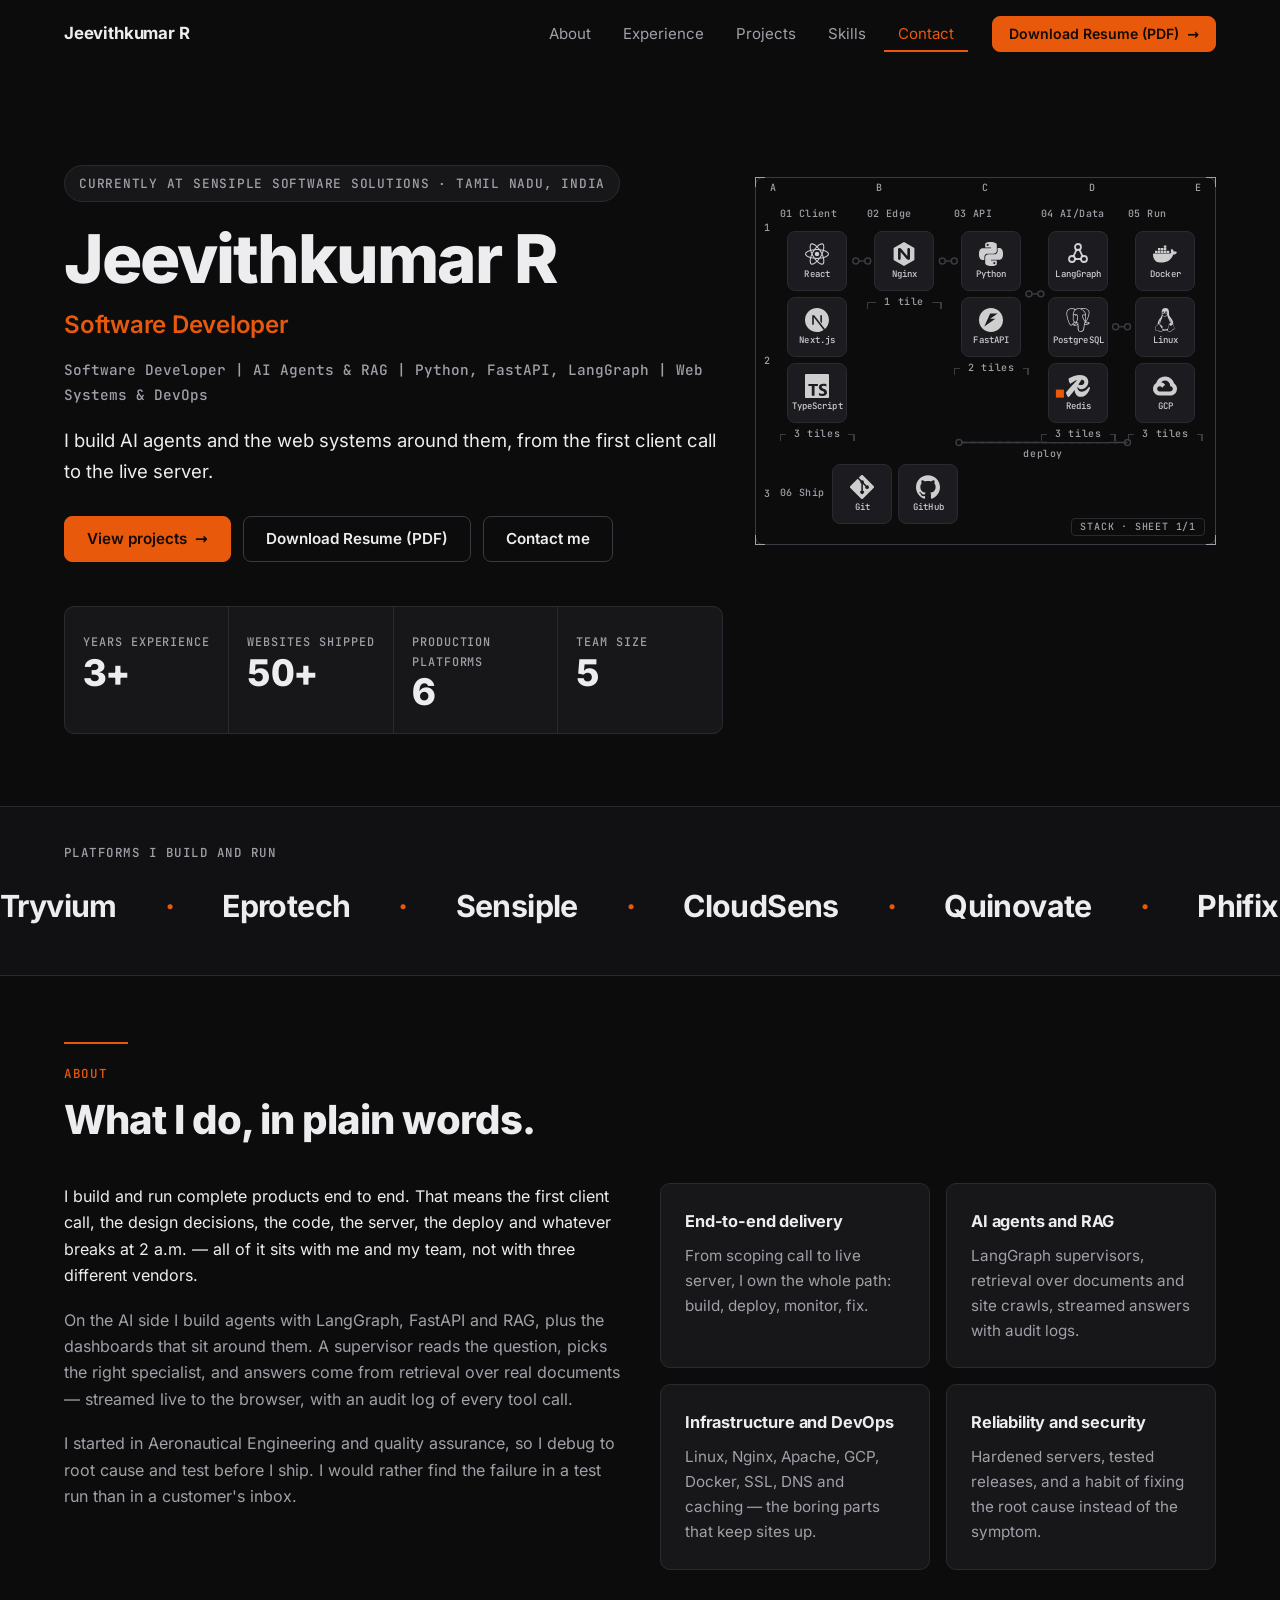
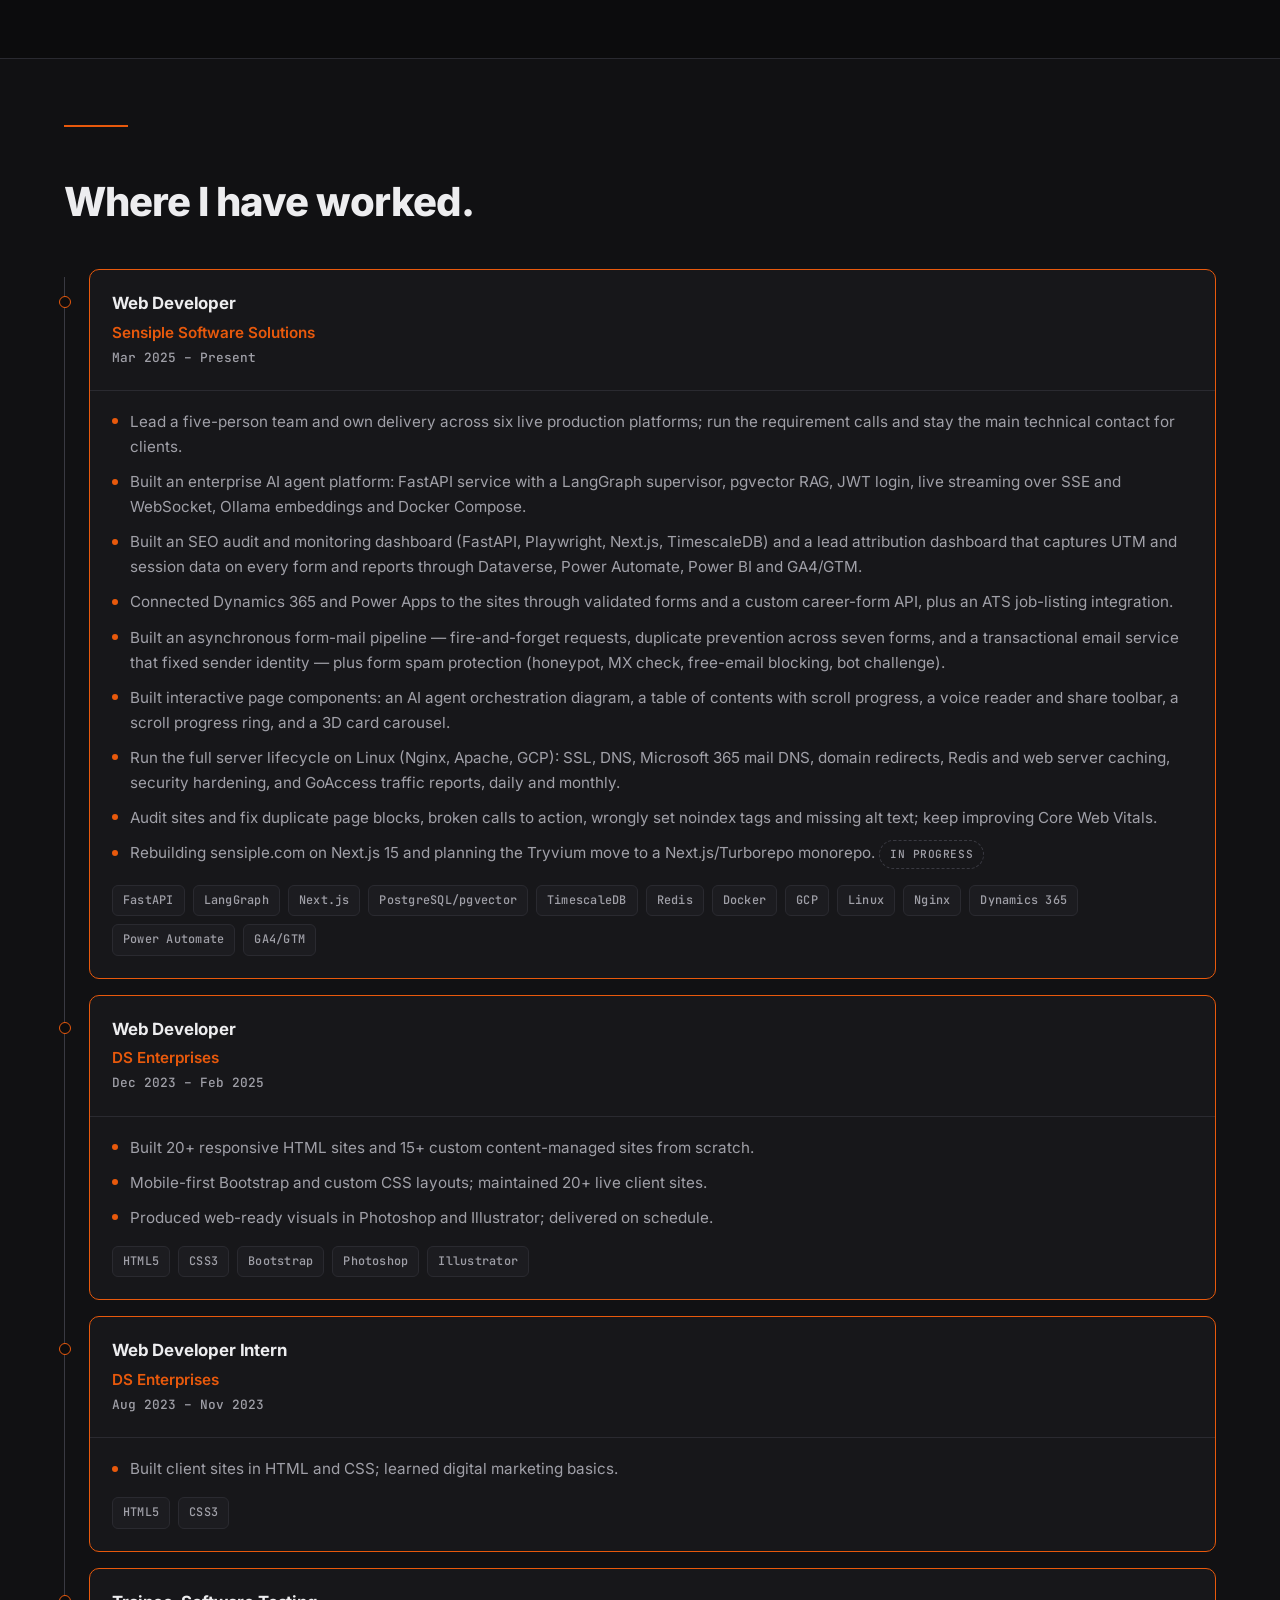
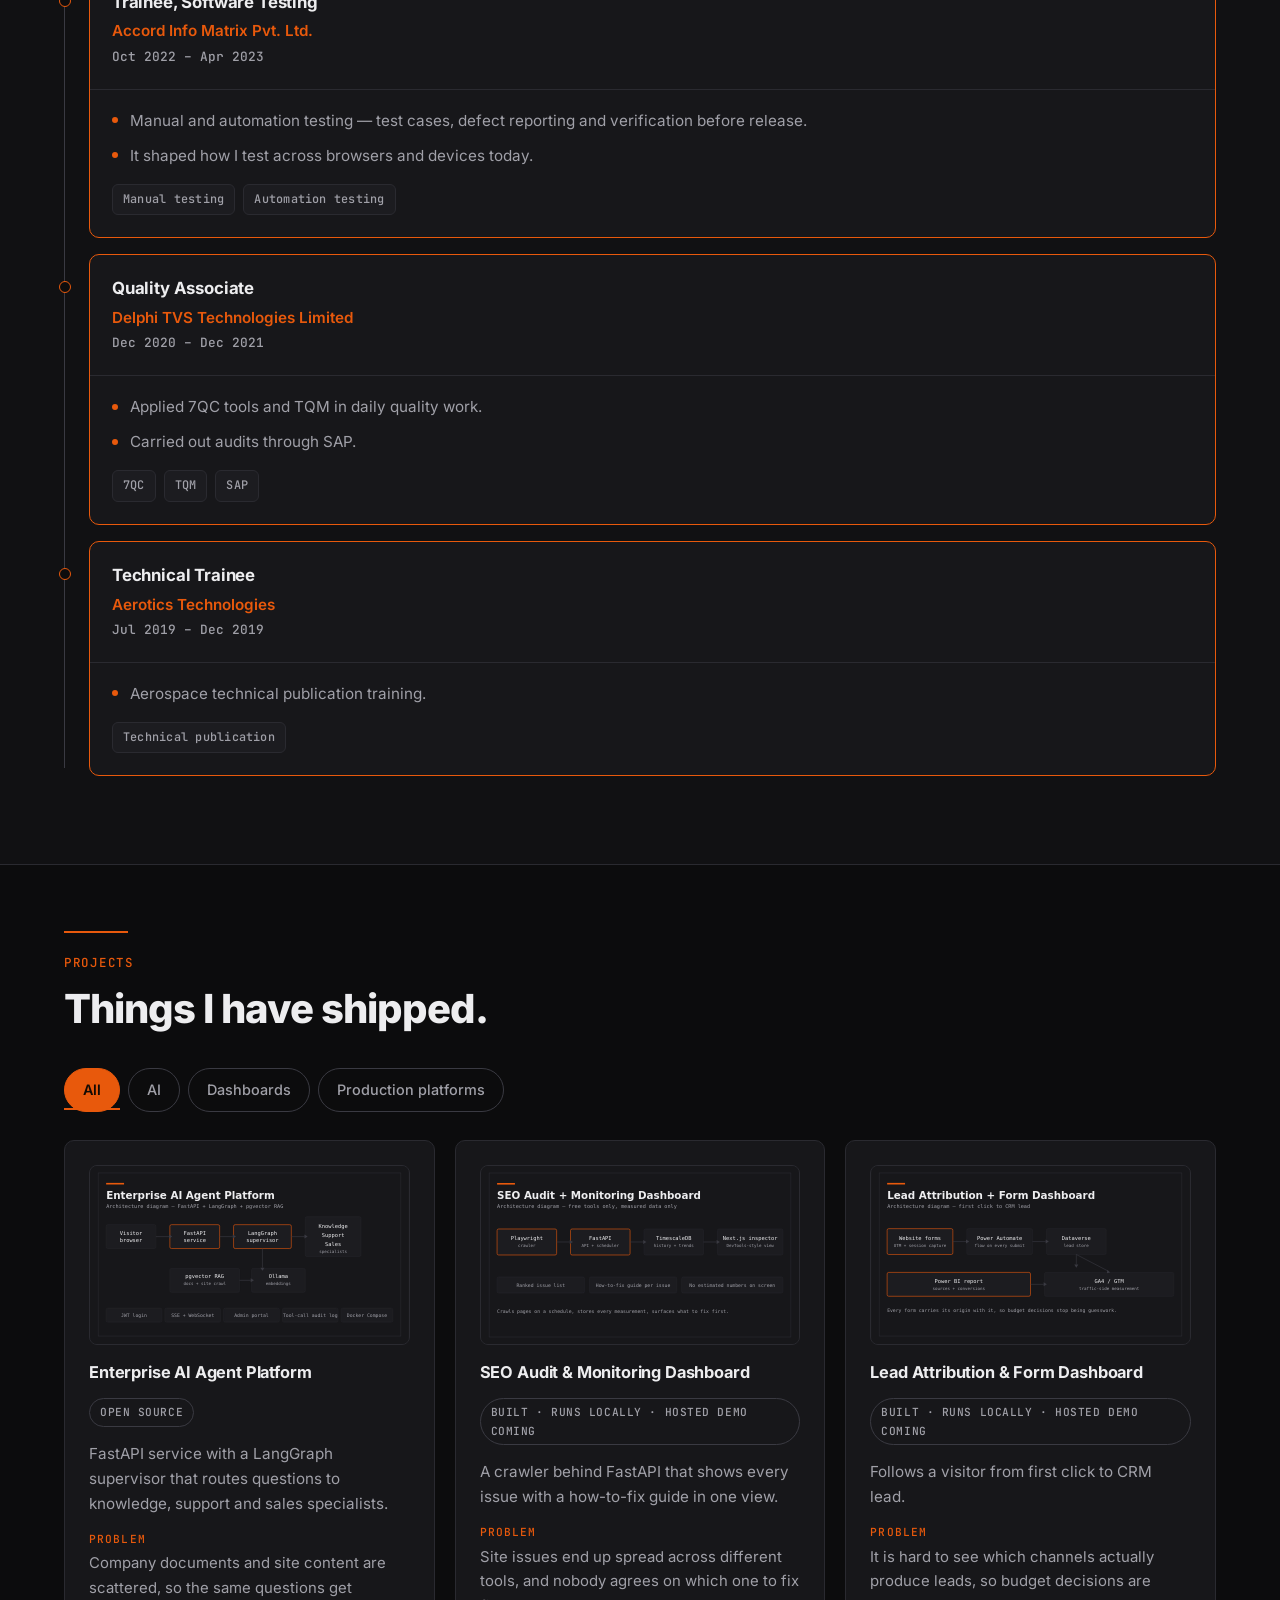
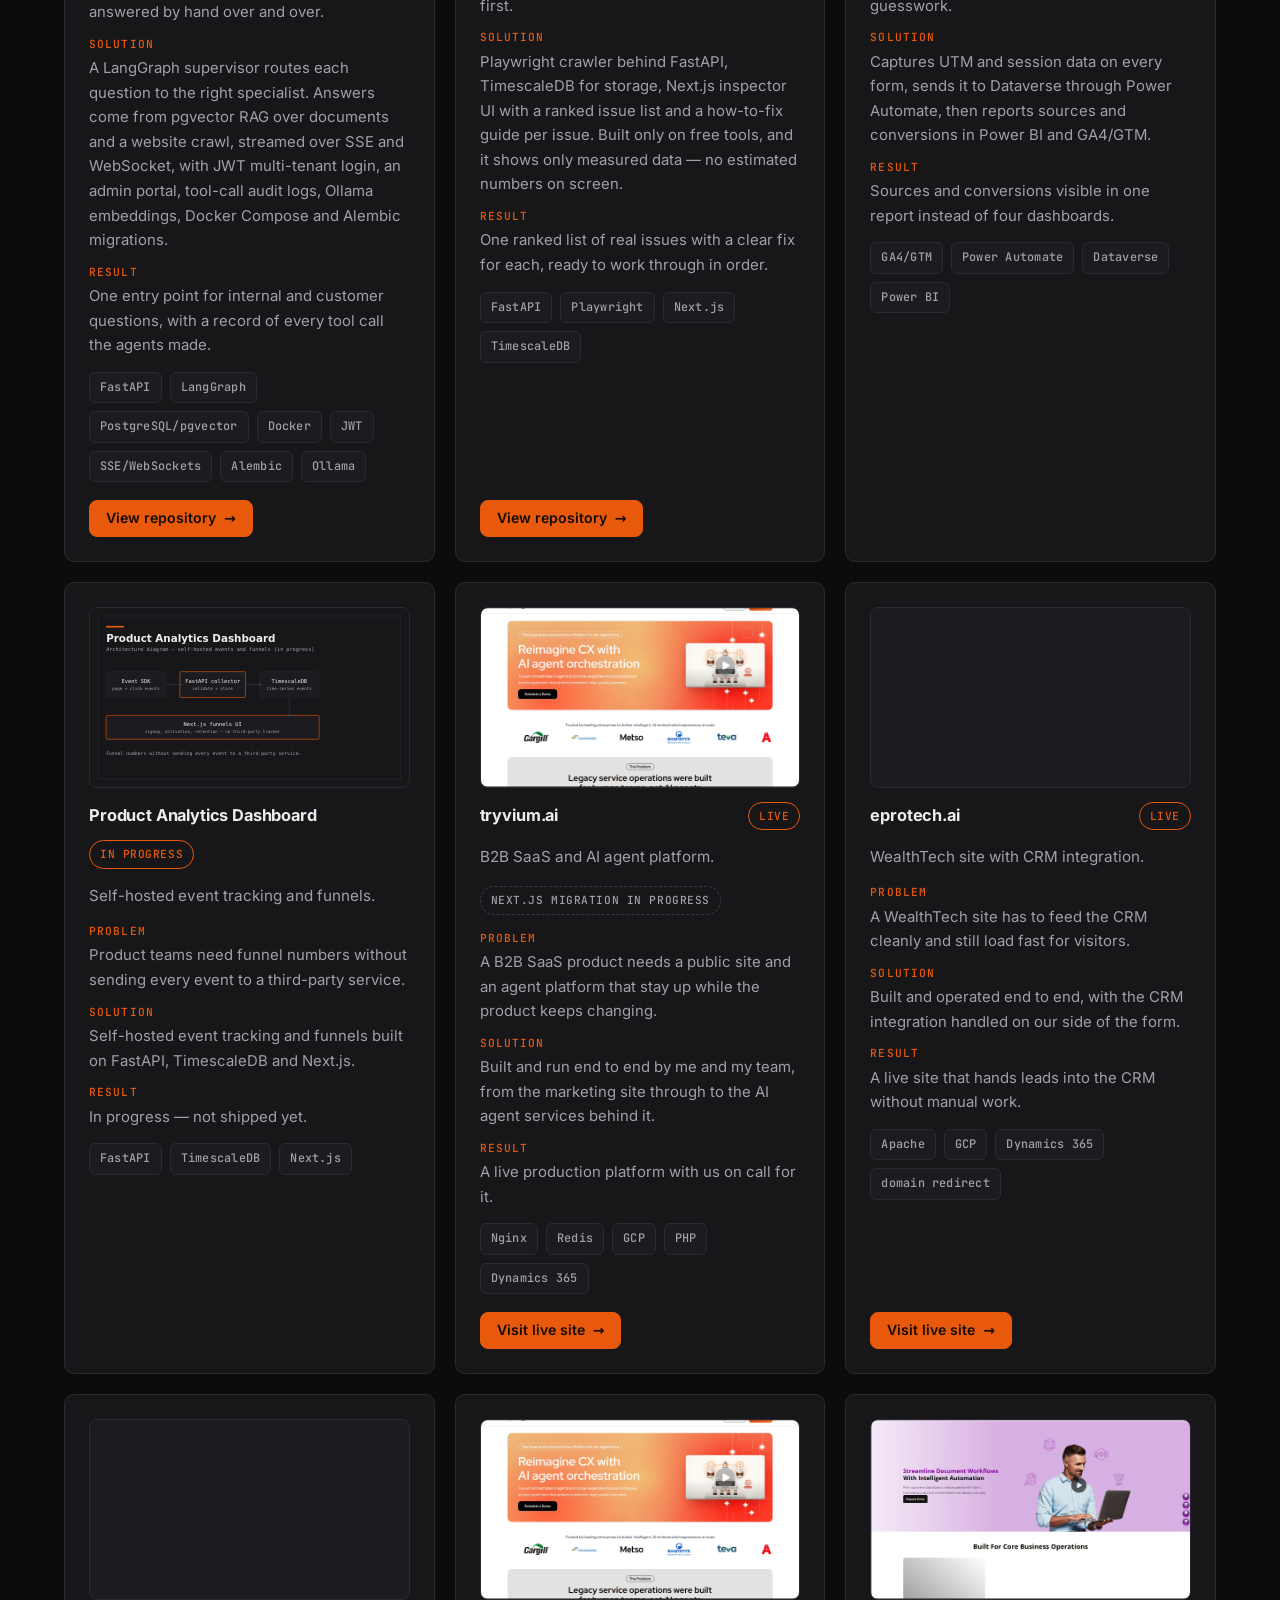
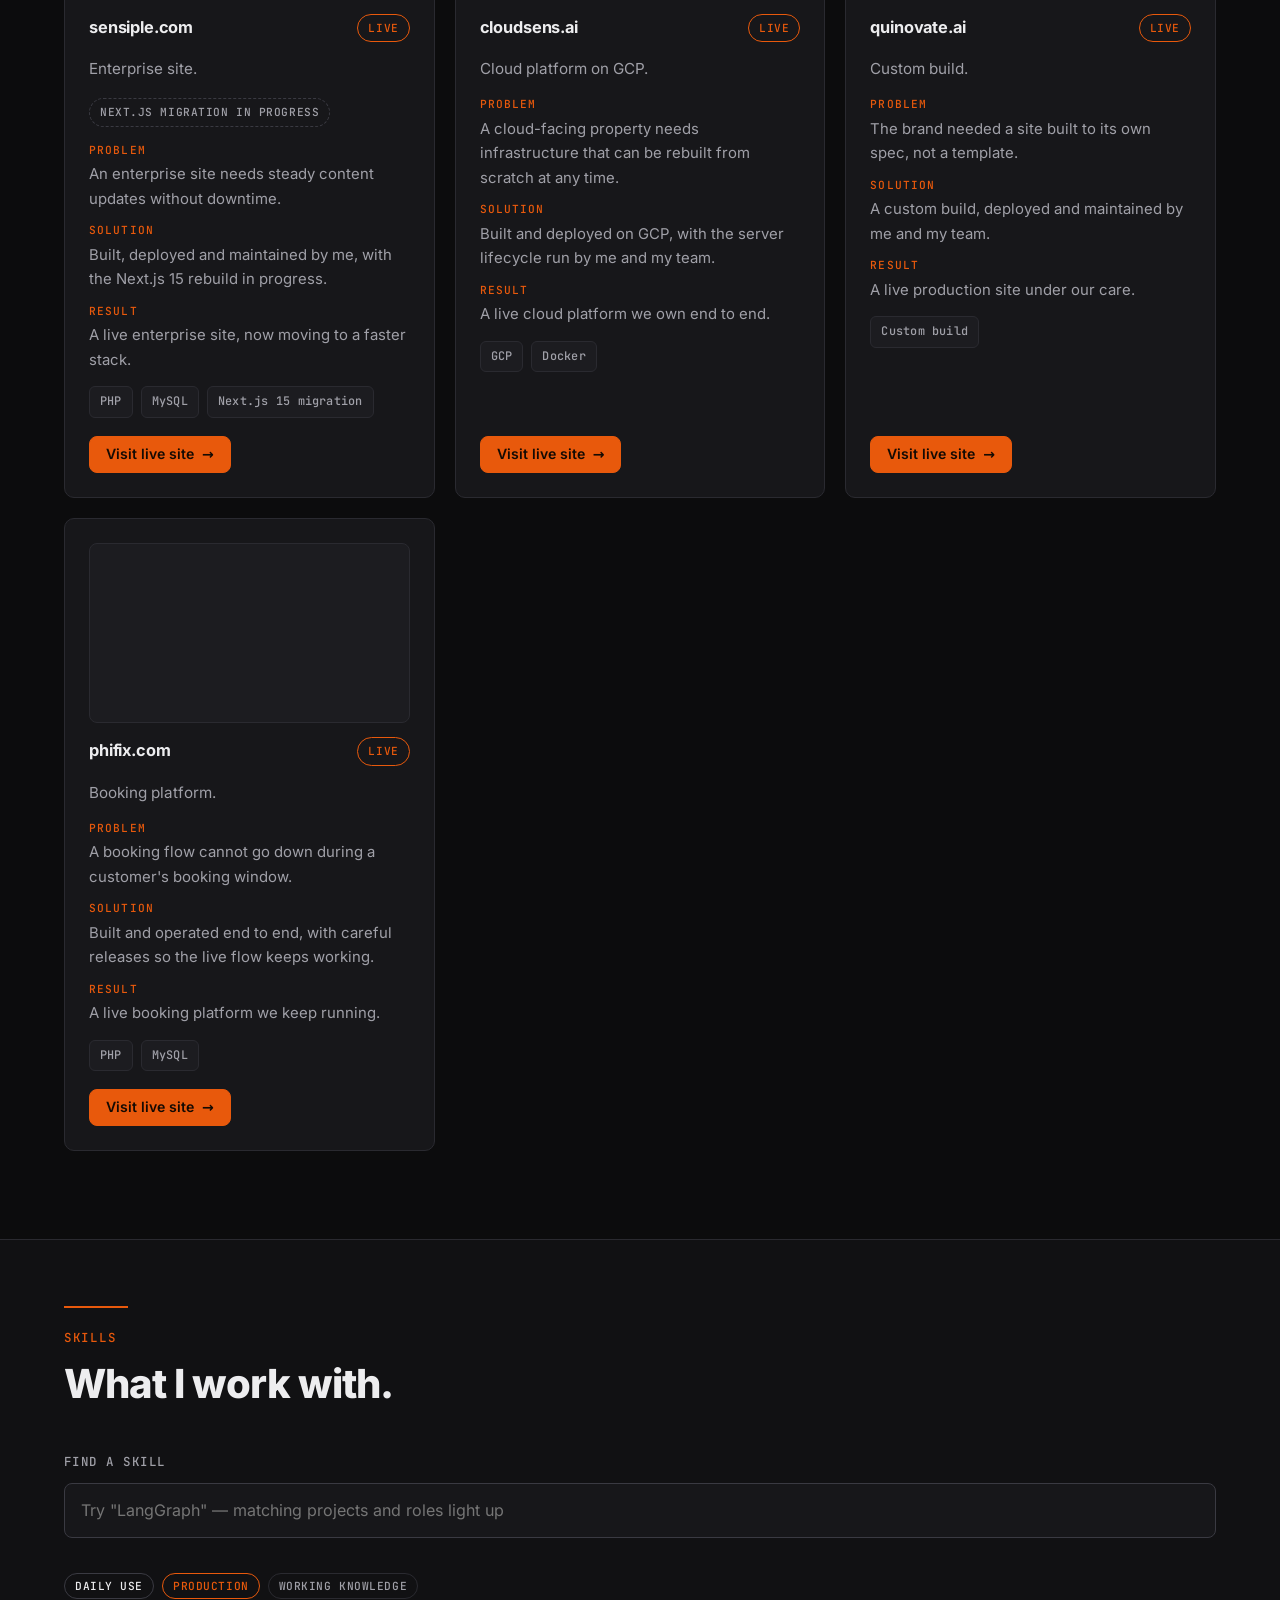
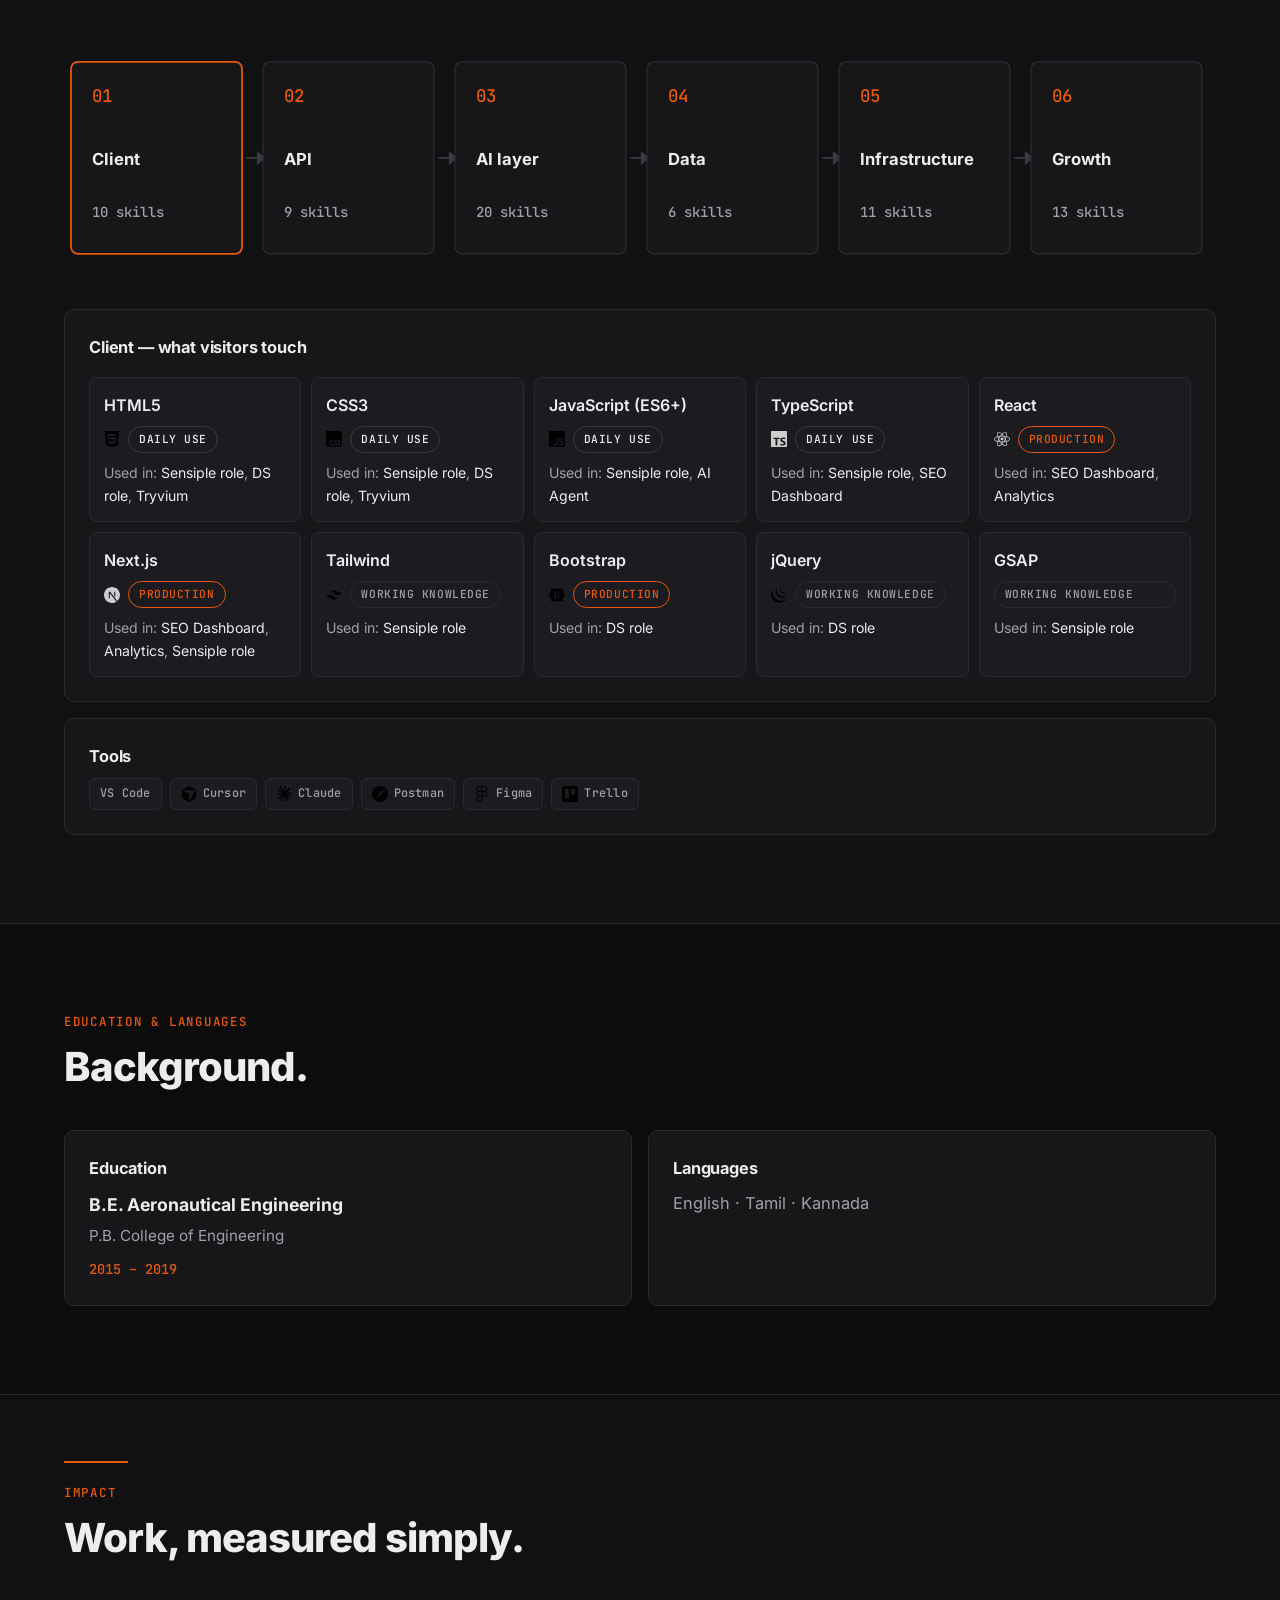
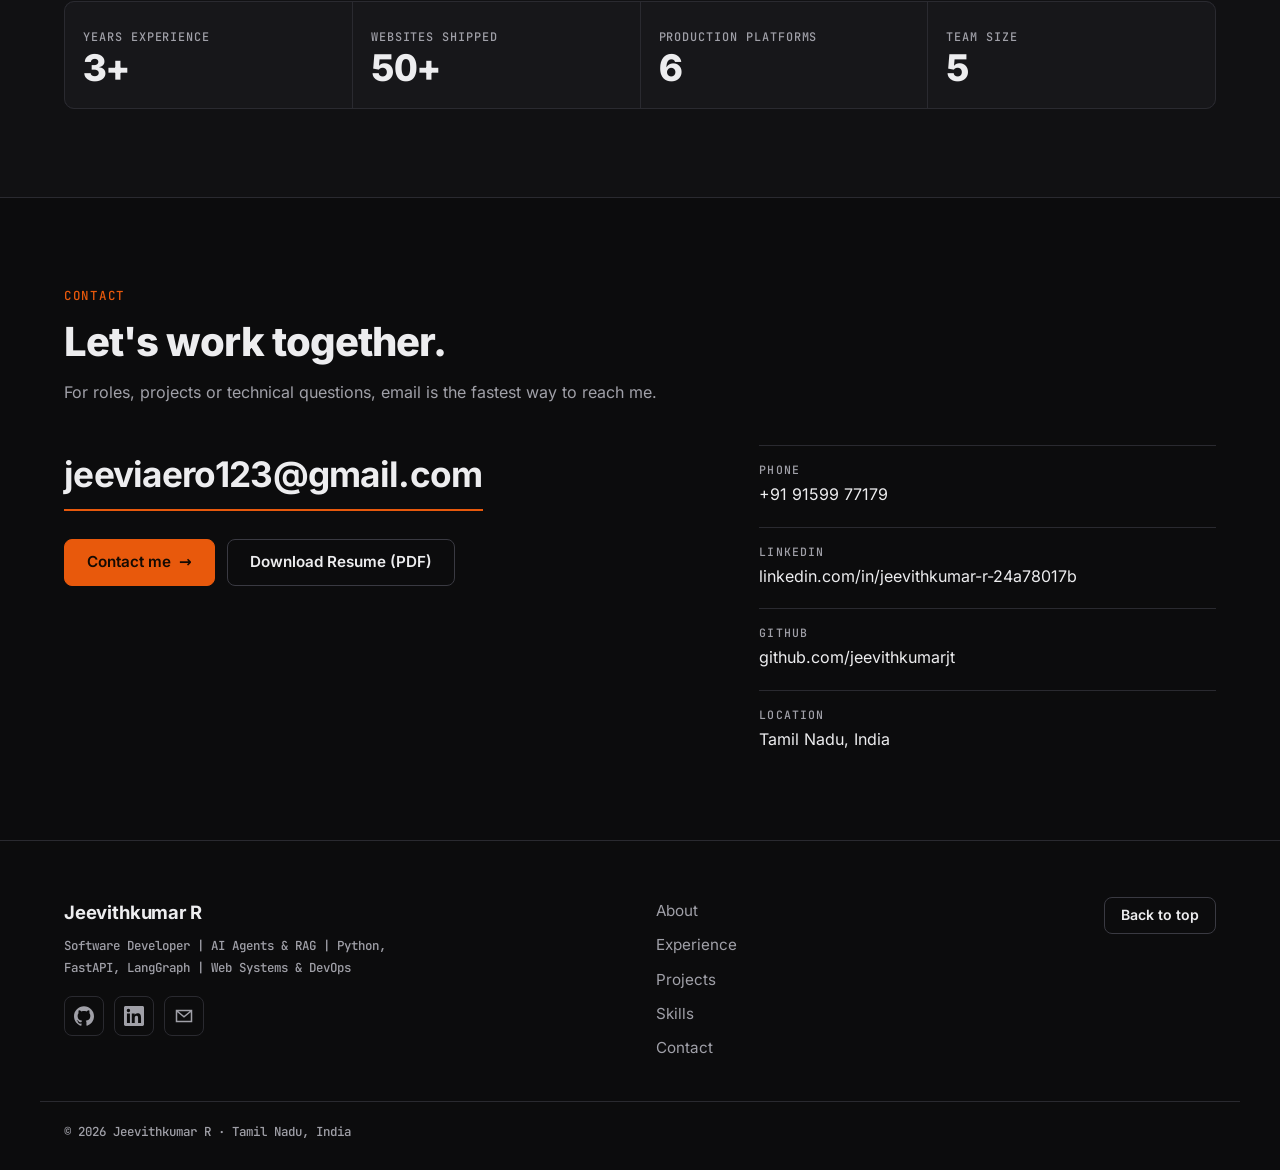
==== commit 04c47f86: "Item 6: project card hover system, filter indicator, view transitions, FLIP lightbox with trap" ====
--- a/index.html
+++ b/index.html
@@ -479,6 +479,7 @@
         <h2 class="section-title mask-context" id="projectsTitle"><span class="mask-line"><span class="mask-inner">Things I have shipped.</span></span></h2>
 
         <div class="filter-tabs reveal" role="group" aria-label="Filter projects">
+          <span class="filter-tab-indicator" aria-hidden="true"></span>
           <button class="filter-tab is-active" type="button" data-filter="all" aria-pressed="true">All</button>
           <button class="filter-tab" type="button" data-filter="ai" aria-pressed="false">AI</button>
           <button class="filter-tab" type="button" data-filter="dashboards" aria-pressed="false">Dashboards</button>
@@ -489,6 +490,7 @@
 
           <article class="project-card card reveal" id="proj-ai-agent" data-category="ai" data-skills="python fastapi langgraph langchain rag embeddings pgvector vectordb llmapis openai ollama jwt sse toolcalling memory multiagent docker postgresql async mcp guardrails evaluation llm prompts sql">
             <div class="project-media">
+              <span class="view-tag" aria-hidden="true">View →</span>
               <button type="button" class="media-btn" data-full="assets/projects/ai-agent.svg" data-caption="Enterprise AI Agent Platform — architecture diagram" aria-label="Enlarge image: Enterprise AI Agent Platform architecture diagram">
                 <img src="assets/projects/ai-agent.svg" alt="Architecture diagram of the Enterprise AI Agent Platform: FastAPI, LangGraph supervisor, specialist agents and pgvector RAG" width="1600" height="900" loading="lazy" decoding="async">
               </button>
@@ -513,6 +515,7 @@
 
           <article class="project-card card reveal" id="proj-seo" data-category="dashboards" data-skills="python fastapi nextjs timescaledb typescript react seo webvitals sql">
             <div class="project-media">
+              <span class="view-tag" aria-hidden="true">View →</span>
               <button type="button" class="media-btn" data-full="assets/projects/seo-dashboard.svg" data-caption="SEO Audit and Monitoring Dashboard — architecture diagram" aria-label="Enlarge image: SEO Audit and Monitoring Dashboard architecture diagram">
                 <img src="assets/projects/seo-dashboard.svg" alt="Architecture diagram of the SEO Audit and Monitoring Dashboard: Playwright crawler, FastAPI, TimescaleDB and Next.js inspector" width="1600" height="900" loading="lazy" decoding="async">
               </button>
@@ -537,6 +540,7 @@
 
           <article class="project-card card reveal" id="proj-lead" data-category="dashboards" data-skills="ga4 gtm powerautomate dataverse powerbi dynamics">
             <div class="project-media">
+              <span class="view-tag" aria-hidden="true">View →</span>
               <button type="button" class="media-btn" data-full="assets/projects/lead-attribution.svg" data-caption="Lead Attribution and Form Dashboard — architecture diagram" aria-label="Enlarge image: Lead Attribution and Form Dashboard architecture diagram">
                 <img src="assets/projects/lead-attribution.svg" alt="Architecture diagram of the Lead Attribution and Form Dashboard: form capture, Power Automate, Dataverse and Power BI" width="1600" height="900" loading="lazy" decoding="async">
               </button>
@@ -558,6 +562,7 @@
 
           <article class="project-card card reveal" id="proj-analytics" data-category="dashboards" data-skills="python fastapi nextjs timescaledb react typescript">
             <div class="project-media">
+              <span class="view-tag" aria-hidden="true">View →</span>
               <button type="button" class="media-btn" data-full="assets/projects/analytics.svg" data-caption="Product Analytics Dashboard — architecture diagram" aria-label="Enlarge image: Product Analytics Dashboard architecture diagram">
                 <img src="assets/projects/analytics.svg" alt="Architecture diagram of the Product Analytics Dashboard: event capture, FastAPI, TimescaleDB and Next.js funnels" width="1600" height="900" loading="lazy" decoding="async">
               </button>
@@ -579,6 +584,7 @@
 
           <article class="project-card card reveal" id="proj-tryvium" data-category="production" data-skills="nginx redis gcp php dynamics html css">
             <div class="project-media">
+              <span class="view-tag" aria-hidden="true">View →</span>
               <button type="button" class="media-btn" data-full="assets/projects/tryvium.webp" data-caption="Homepage of tryvium.ai — B2B SaaS and AI agent platform" aria-label="Enlarge image: tryvium.ai homepage">
                 <img src="assets/projects/tryvium.webp" alt="Homepage of tryvium.ai, a B2B SaaS and AI agent platform" width="1440" height="900" loading="lazy" decoding="async">
               </button>
@@ -604,6 +610,7 @@
 
           <article class="project-card card reveal" id="proj-eprotech" data-category="production" data-skills="apache gcp dynamics html css">
             <div class="project-media">
+              <span class="view-tag" aria-hidden="true">View →</span>
               <button type="button" class="media-btn" data-full="assets/projects/eprotech.webp" data-caption="Homepage of eprotech.ai — WealthTech site with CRM integration" aria-label="Enlarge image: eprotech.ai homepage">
                 <img src="assets/projects/eprotech.webp" alt="Homepage of eprotech.ai, a WealthTech site with CRM integration" width="1440" height="900" loading="lazy" decoding="async">
               </button>
@@ -628,6 +635,7 @@
 
           <article class="project-card card reveal" id="proj-sensiple" data-category="production" data-skills="php mysql nextjs html css">
             <div class="project-media">
+              <span class="view-tag" aria-hidden="true">View →</span>
               <button type="button" class="media-btn" data-full="assets/projects/sensiple.webp" data-caption="Homepage of sensiple.com — enterprise site" aria-label="Enlarge image: sensiple.com homepage">
                 <img src="assets/projects/sensiple.webp" alt="Homepage of sensiple.com, an enterprise site" width="1440" height="900" loading="lazy" decoding="async">
               </button>
@@ -653,6 +661,7 @@
 
           <article class="project-card card reveal" id="proj-cloudsens" data-category="production" data-skills="gcp docker linux">
             <div class="project-media">
+              <span class="view-tag" aria-hidden="true">View →</span>
               <button type="button" class="media-btn" data-full="assets/projects/cloudsens.webp" data-caption="Homepage of cloudsens.ai — cloud platform on GCP" aria-label="Enlarge image: cloudsens.ai homepage">
                 <img src="assets/projects/cloudsens.webp" alt="Homepage of cloudsens.ai, a cloud platform on GCP" width="1440" height="900" loading="lazy" decoding="async">
               </button>
@@ -677,6 +686,7 @@
 
           <article class="project-card card reveal" id="proj-quinovate" data-category="production" data-skills="html css">
             <div class="project-media">
+              <span class="view-tag" aria-hidden="true">View →</span>
               <button type="button" class="media-btn" data-full="assets/projects/quinovate.webp" data-caption="Homepage of quinovate.ai — custom build" aria-label="Enlarge image: quinovate.ai homepage">
                 <img src="assets/projects/quinovate.webp" alt="Homepage of quinovate.ai, a custom build" width="1440" height="900" loading="lazy" decoding="async">
               </button>
@@ -701,6 +711,7 @@
 
           <article class="project-card card reveal" id="proj-phifix" data-category="production" data-skills="php mysql html css">
             <div class="project-media">
+              <span class="view-tag" aria-hidden="true">View →</span>
               <button type="button" class="media-btn" data-full="assets/projects/phifix.webp" data-caption="Homepage of phifix.com — booking platform" aria-label="Enlarge image: phifix.com homepage">
                 <img src="assets/projects/phifix.webp" alt="Homepage of phifix.com, a booking platform" width="1440" height="900" loading="lazy" decoding="async">
               </button>
@@ -1049,7 +1060,7 @@
     <figure class="lightbox-fig" role="dialog" aria-modal="true" aria-labelledby="lightboxCap">
       <img id="lightboxImg" alt="" width="1440" height="900" decoding="async">
       <figcaption id="lightboxCap"></figcaption>
-      <button class="btn btn-ghost btn-sm lightbox-close" type="button" id="lightboxClose">Close (Esc)</button>
+      <button class="btn btn-ghost btn-sm lightbox-close" type="button" id="lightboxClose" aria-label="Close"><svg viewBox="0 0 24 24" width="16" height="16" aria-hidden="true" focusable="false"><path d="M6 6l12 12M18 6L6 18" fill="none" stroke="currentColor" stroke-width="1.8" stroke-linecap="round"/></svg></button>
     </figure>
   </div>
 
--- a/css/style.css
+++ b/css/style.css
@@ -1416,6 +1416,10 @@
   .section-rule, .timeline-progress { transform: none !important; }
   .btn:active { scale: 1; }
   .nav-indicator { animation: none !important; }
+  .project-card:hover { transform: none; }
+  .project-card:hover .project-media img { transform: none; }
+  .project-grid:hover .project-card:not(:hover) { opacity: 1; }
+  .view-tag { display: none; }
   .marquee-track { animation: none; }
   .reticle { display: none !important; }
   body.has-reticle, body.has-reticle a, body.has-reticle button { cursor: auto; }
@@ -1655,7 +1659,8 @@
   place-items: center;
   padding: 24px;
 }
-.lightbox-backdrop { position: absolute; inset: 0; background: #000; opacity: 0.82; }
+.lightbox-backdrop { position: absolute; inset: 0; background: #000; opacity: 0; transition: opacity 240ms var(--ease-out); }
+.lightbox.is-open .lightbox-backdrop { opacity: 0.82; }
 .lightbox-fig {
   position: relative;
   margin: 0;
@@ -1688,3 +1693,80 @@
   .js .sheet-tile { opacity: 1 !important; transform: none !important; }
   .sheet-callout, .sheet-dot { display: none !important; }
 }
+
+/* ============================================================
+   Item 6 — project cards: hover, filter indicator, transitions
+   Flat only. No gradients, shadows, blur or glow.
+   ============================================================ */
+.project-card { position: relative; transition: opacity 240ms var(--ease-out); }
+.project-media { position: relative; }
+.view-tag {
+  position: absolute;
+  left: 12px;
+  bottom: 12px;
+  z-index: 2;
+  background: var(--accent);
+  color: var(--accent-ink);
+  font-family: var(--font-mono);
+  font-size: 11px;
+  font-weight: 600;
+  padding: 4px 10px;
+  border-radius: 4px;
+  pointer-events: none;
+  opacity: 0;
+  transform: translateY(8px);
+  transition: opacity 240ms var(--ease-out), transform 240ms var(--ease-out);
+}
+.project-card .chips li { transition: transform 180ms var(--ease-out); }
+.psr dt { transition: color 180ms var(--ease-out); }
+.filter-tabs { position: relative; }
+.filter-tab-indicator {
+  position: absolute;
+  bottom: 2px;
+  left: 0;
+  height: 2px;
+  width: 0;
+  background: var(--accent);
+  opacity: 0;
+  transition: transform 320ms var(--ease-out), width 320ms var(--ease-out), opacity 180ms var(--ease-out);
+}
+::view-transition-group(*) {
+  animation-duration: 450ms;
+  animation-timing-function: cubic-bezier(.16, 1, .3, 1);
+}
+.project-grid.is-switching { opacity: 0; transition: opacity 150ms var(--ease-out); }
+
+@media (hover: hover) and (pointer: fine) {
+  .project-card:hover { transform: translateY(-6px); }
+  .project-card::before {
+    content: "";
+    position: absolute;
+    inset: -1px;
+    border: 1.5px solid var(--accent);
+    border-radius: 11px;
+    pointer-events: none;
+    clip-path: inset(0 100% 100% 0);
+    transition: clip-path 320ms var(--ease-out);
+  }
+  .project-card:hover::before { clip-path: inset(0 0 0 0); }
+  .project-card:hover .project-media img {
+    transform: scale(1.05);
+    transition: transform 700ms var(--ease-out);
+  }
+  .project-card:hover .view-tag { opacity: 1; transform: translateY(0); }
+  .project-card:hover .chips li { transform: translateY(-2px); }
+  .project-card:hover .chips li:nth-child(1) { transition-delay: 0ms; }
+  .project-card:hover .chips li:nth-child(2) { transition-delay: 30ms; }
+  .project-card:hover .chips li:nth-child(3) { transition-delay: 60ms; }
+  .project-card:hover .chips li:nth-child(4) { transition-delay: 90ms; }
+  .project-card:hover .chips li:nth-child(5) { transition-delay: 120ms; }
+  .project-card:hover .chips li:nth-child(6) { transition-delay: 150ms; }
+  .project-card:hover .chips li:nth-child(7) { transition-delay: 180ms; }
+  .project-card:hover .chips li:nth-child(8) { transition-delay: 210ms; }
+  .project-card:hover .psr dt { color: var(--accent); }
+  .project-grid:hover .project-card:not(:hover) { opacity: 0.55; }
+}
+
+@media (hover: none) {
+  .project-card:active { transform: scale(0.985); }
+}
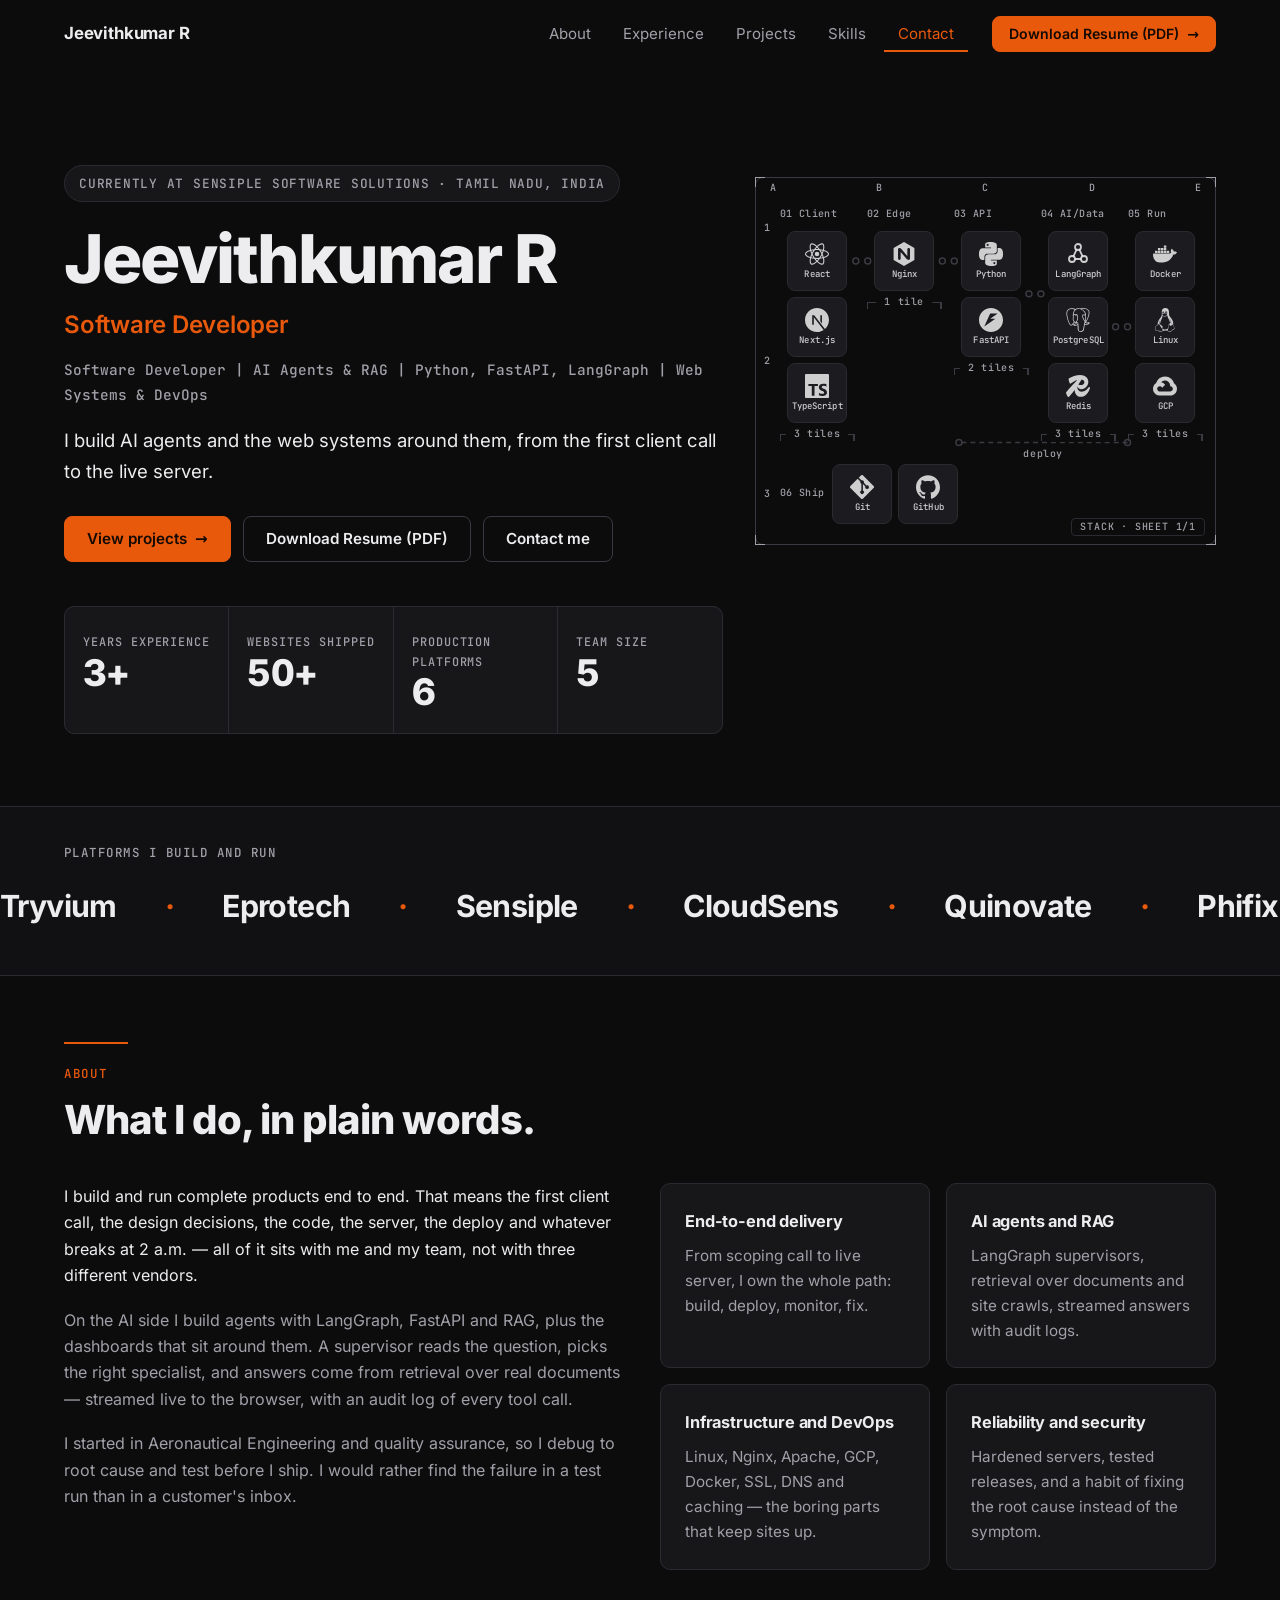
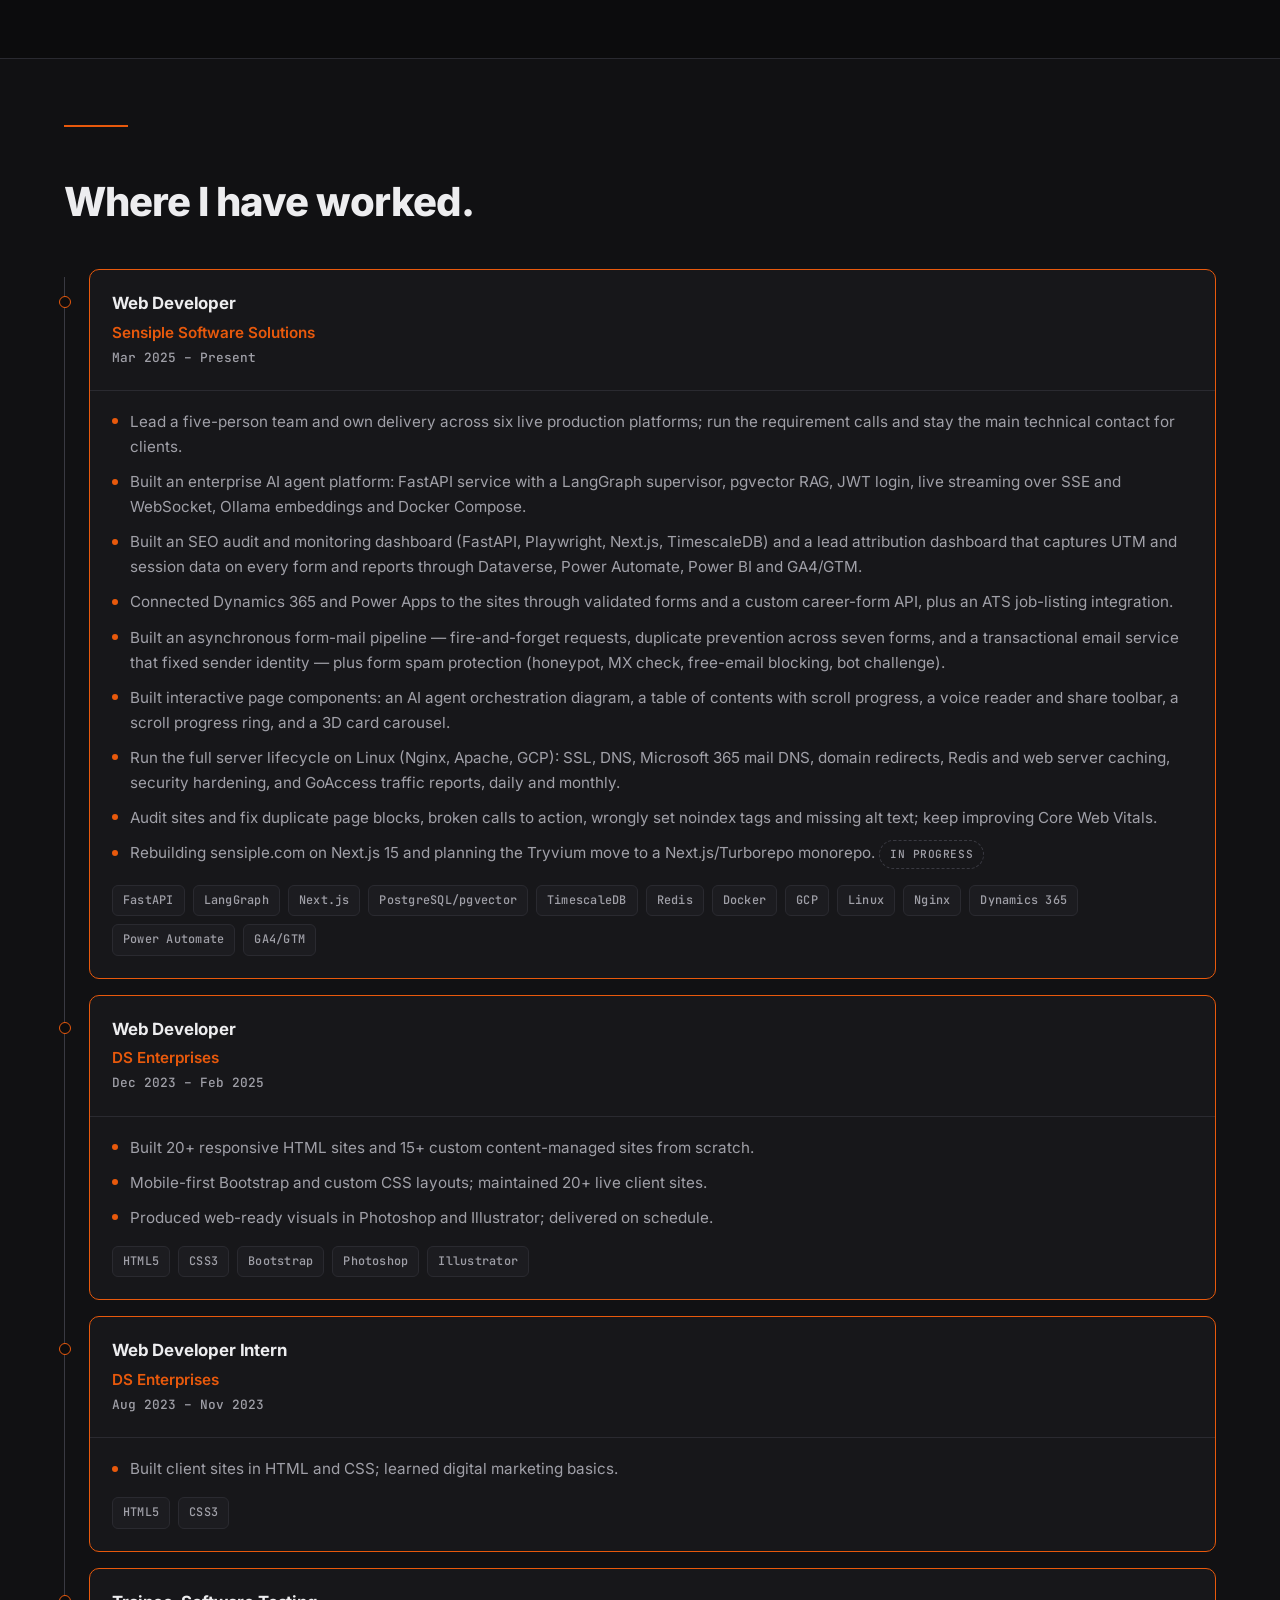
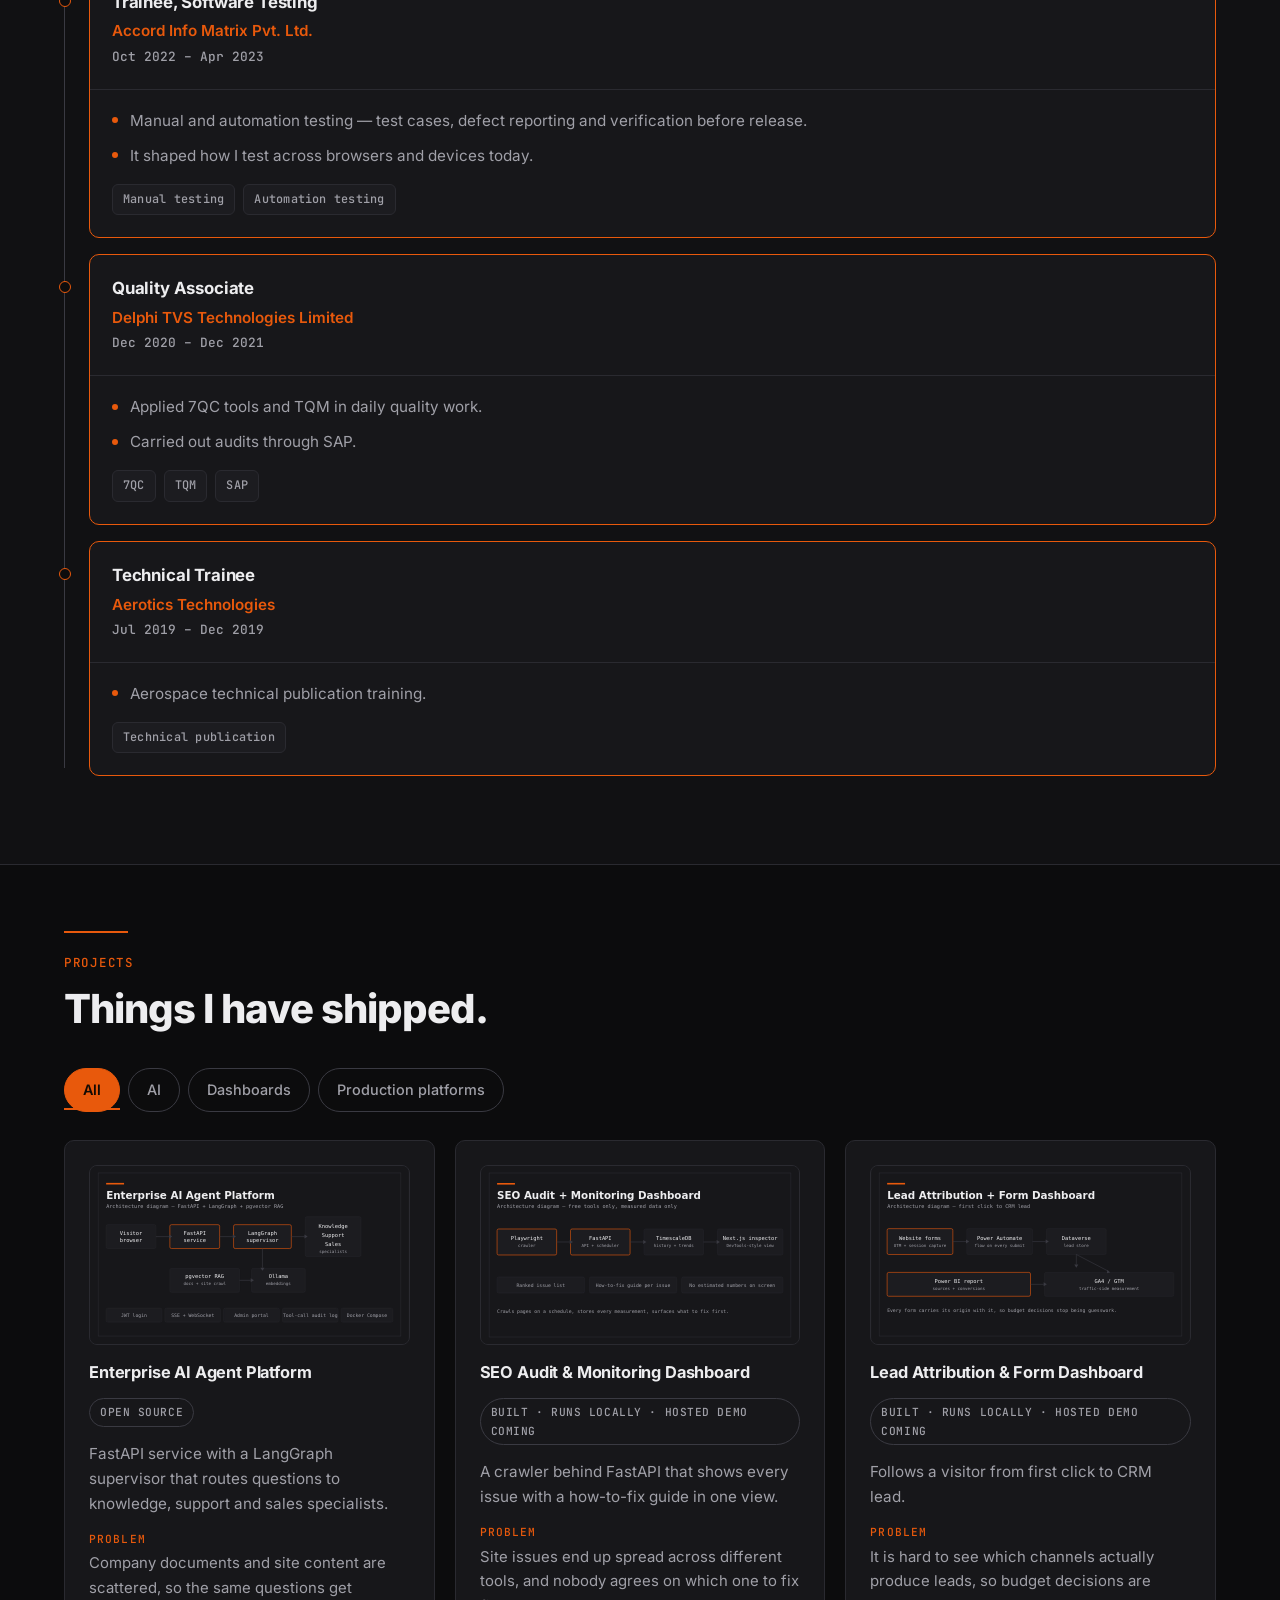
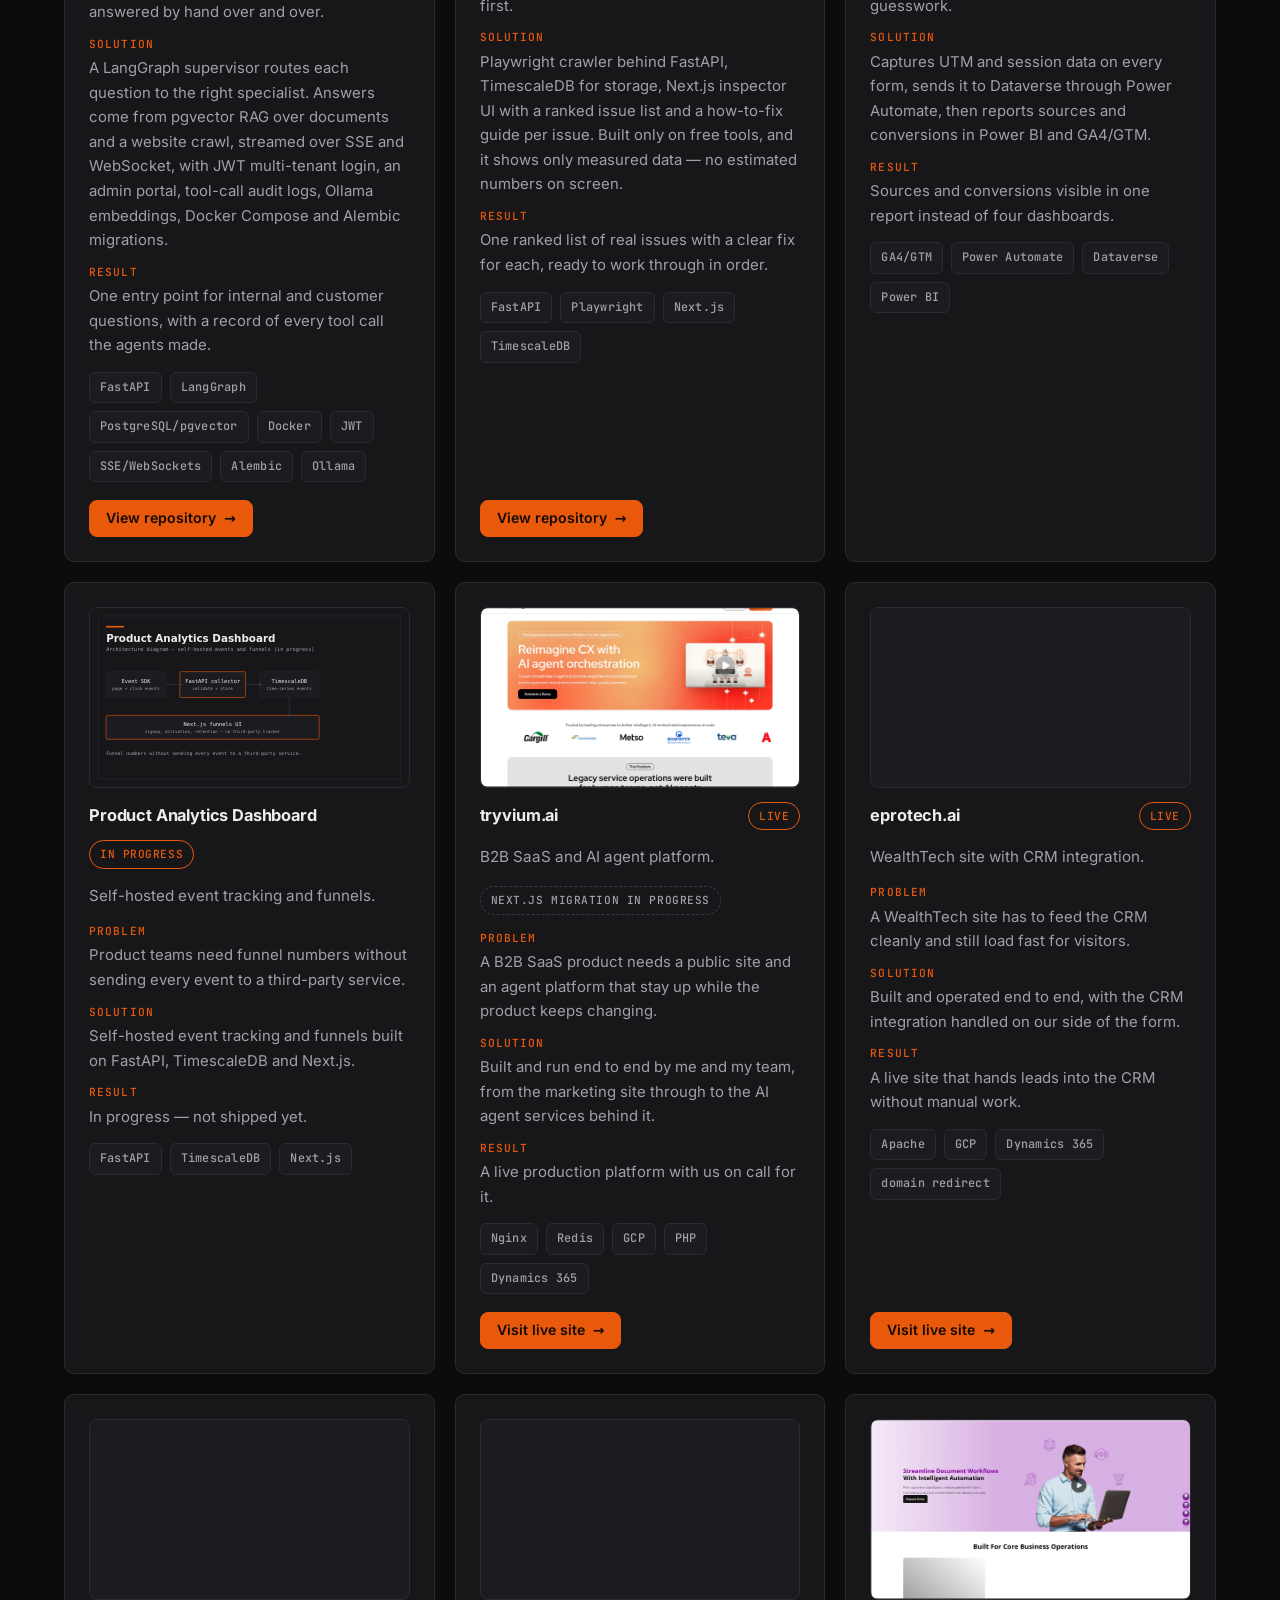
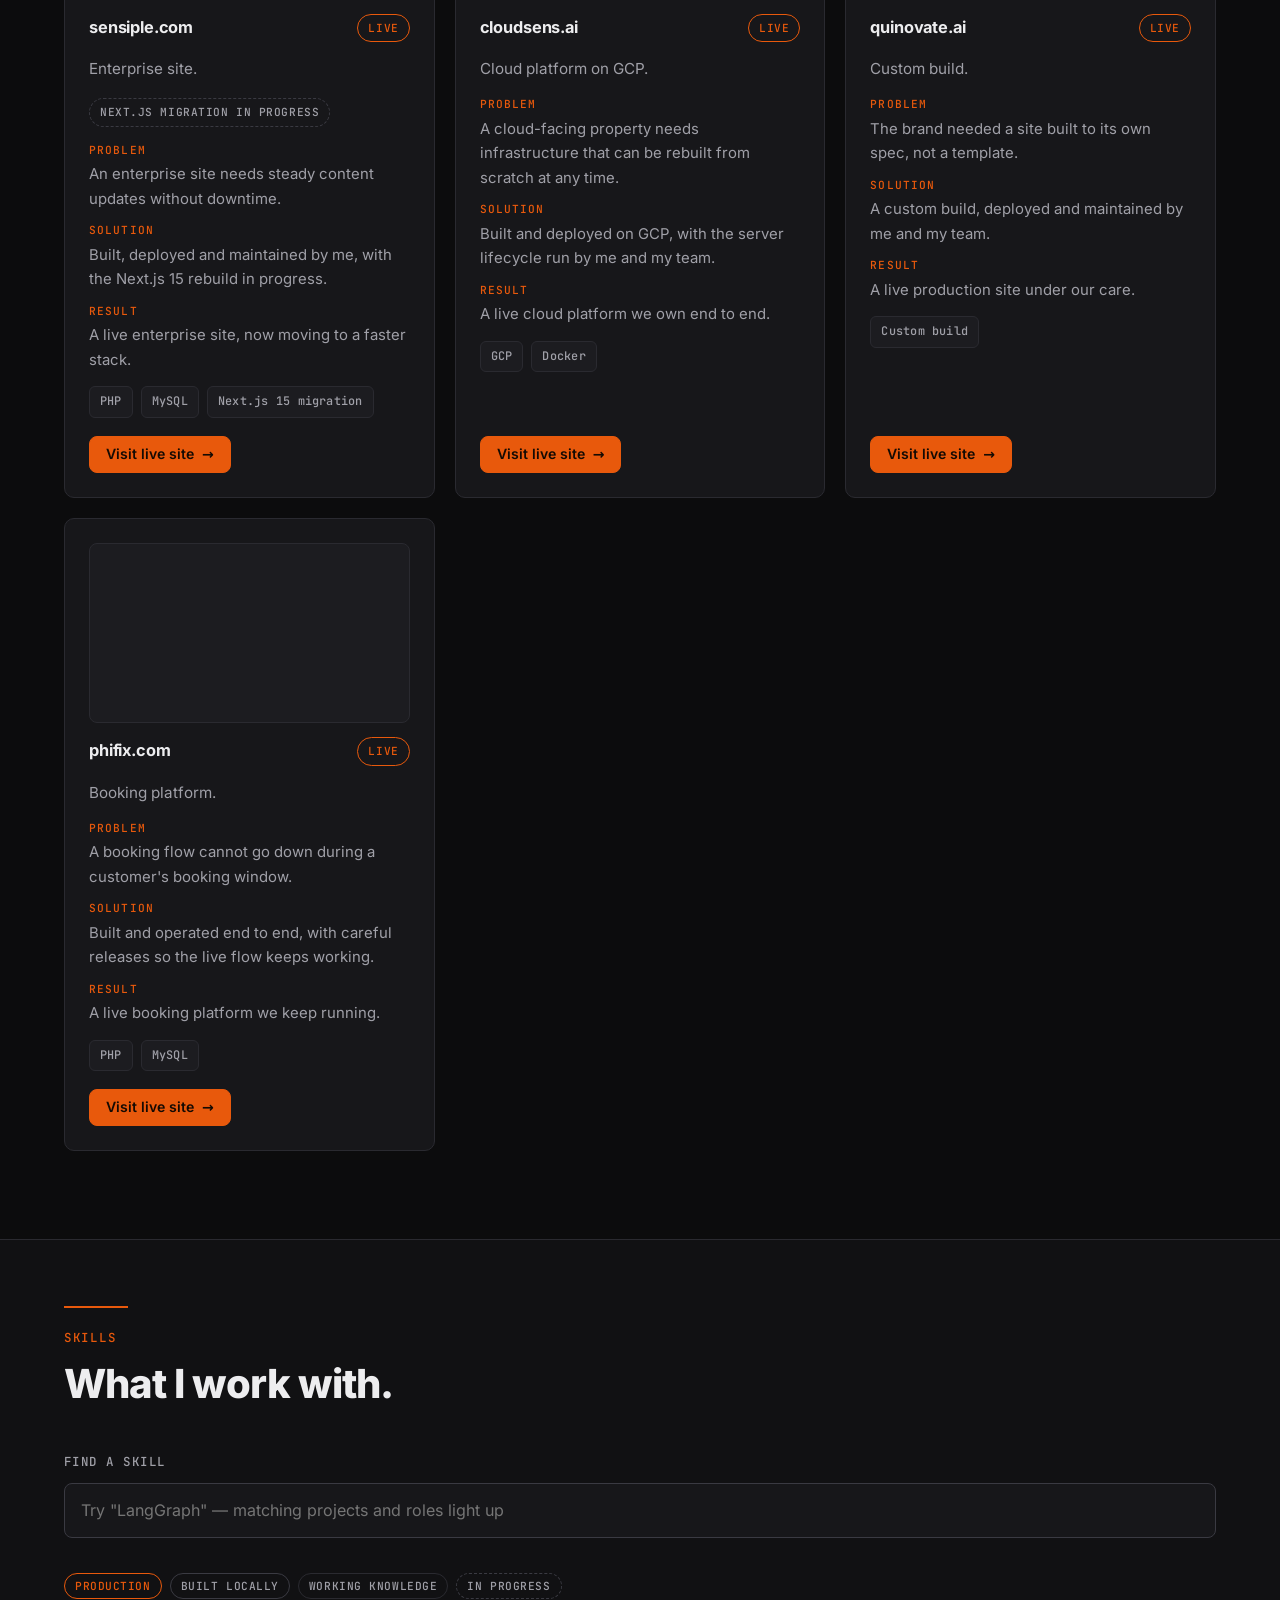
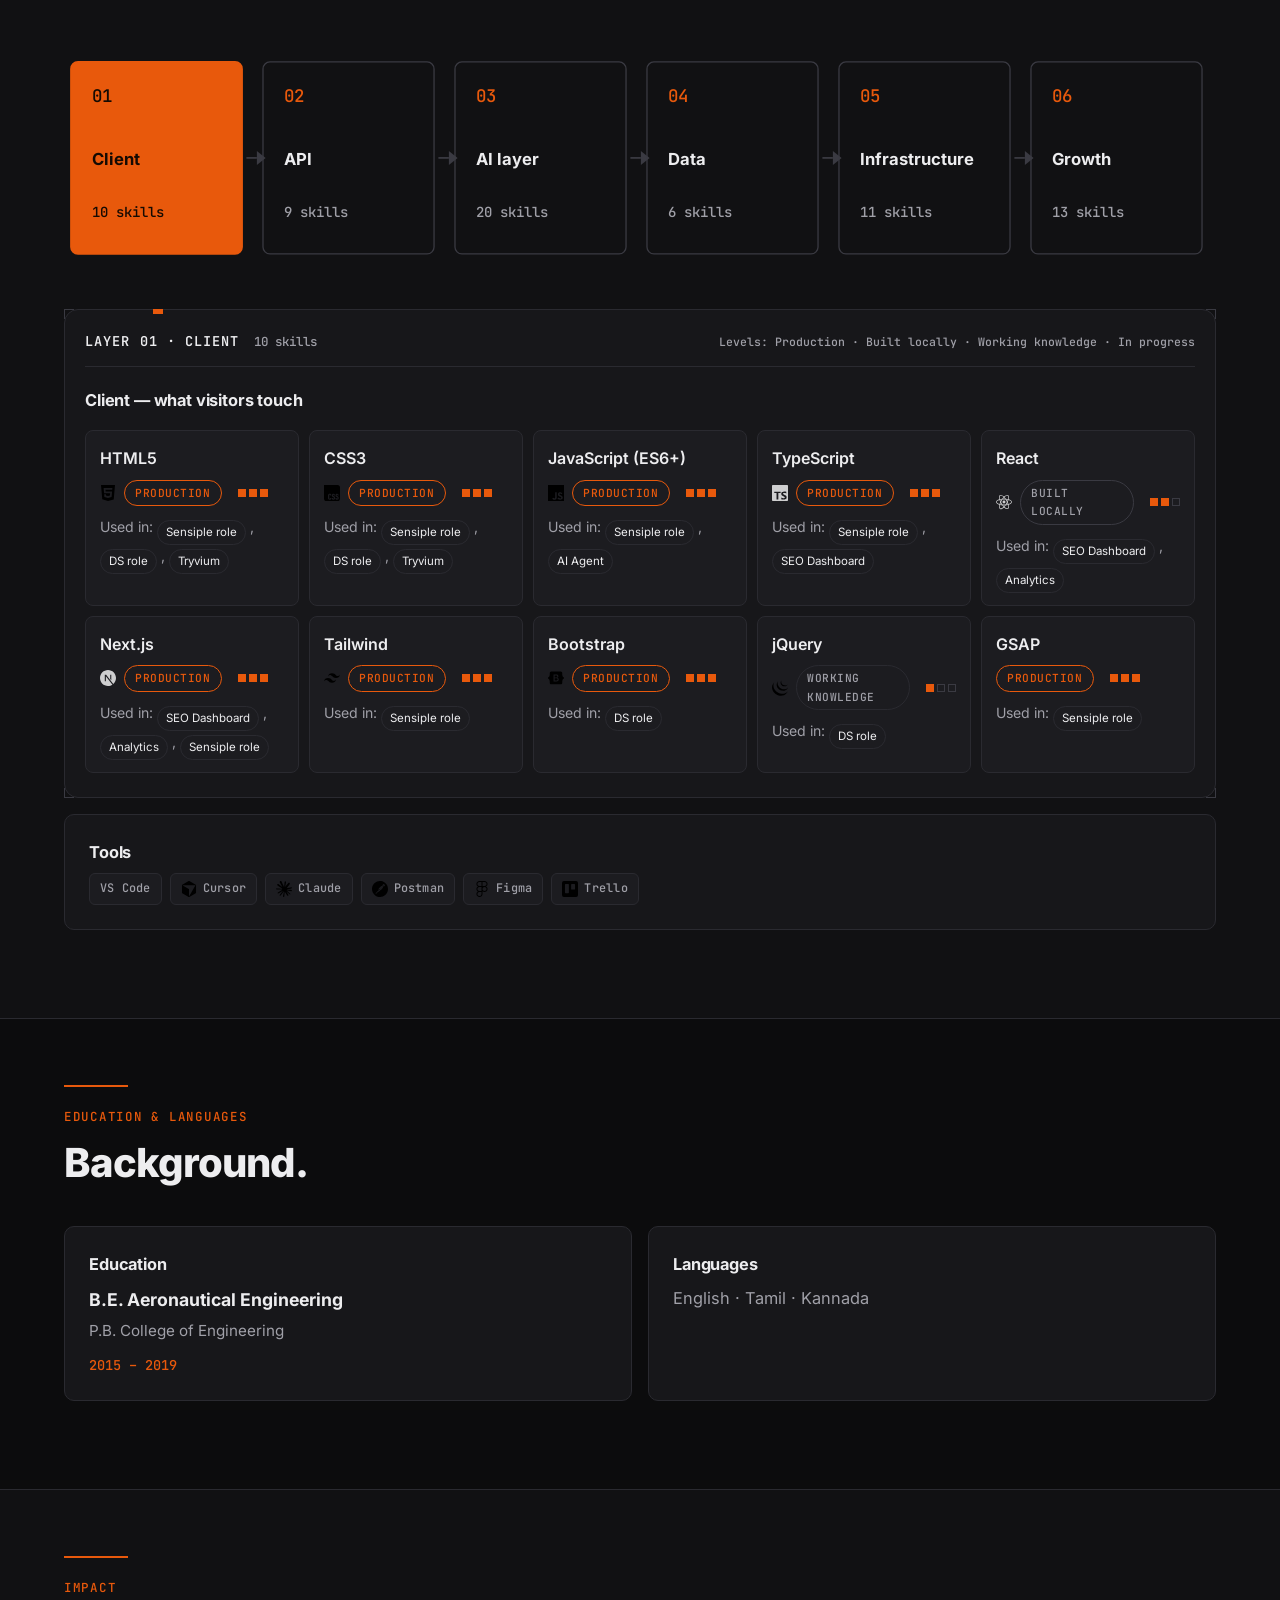
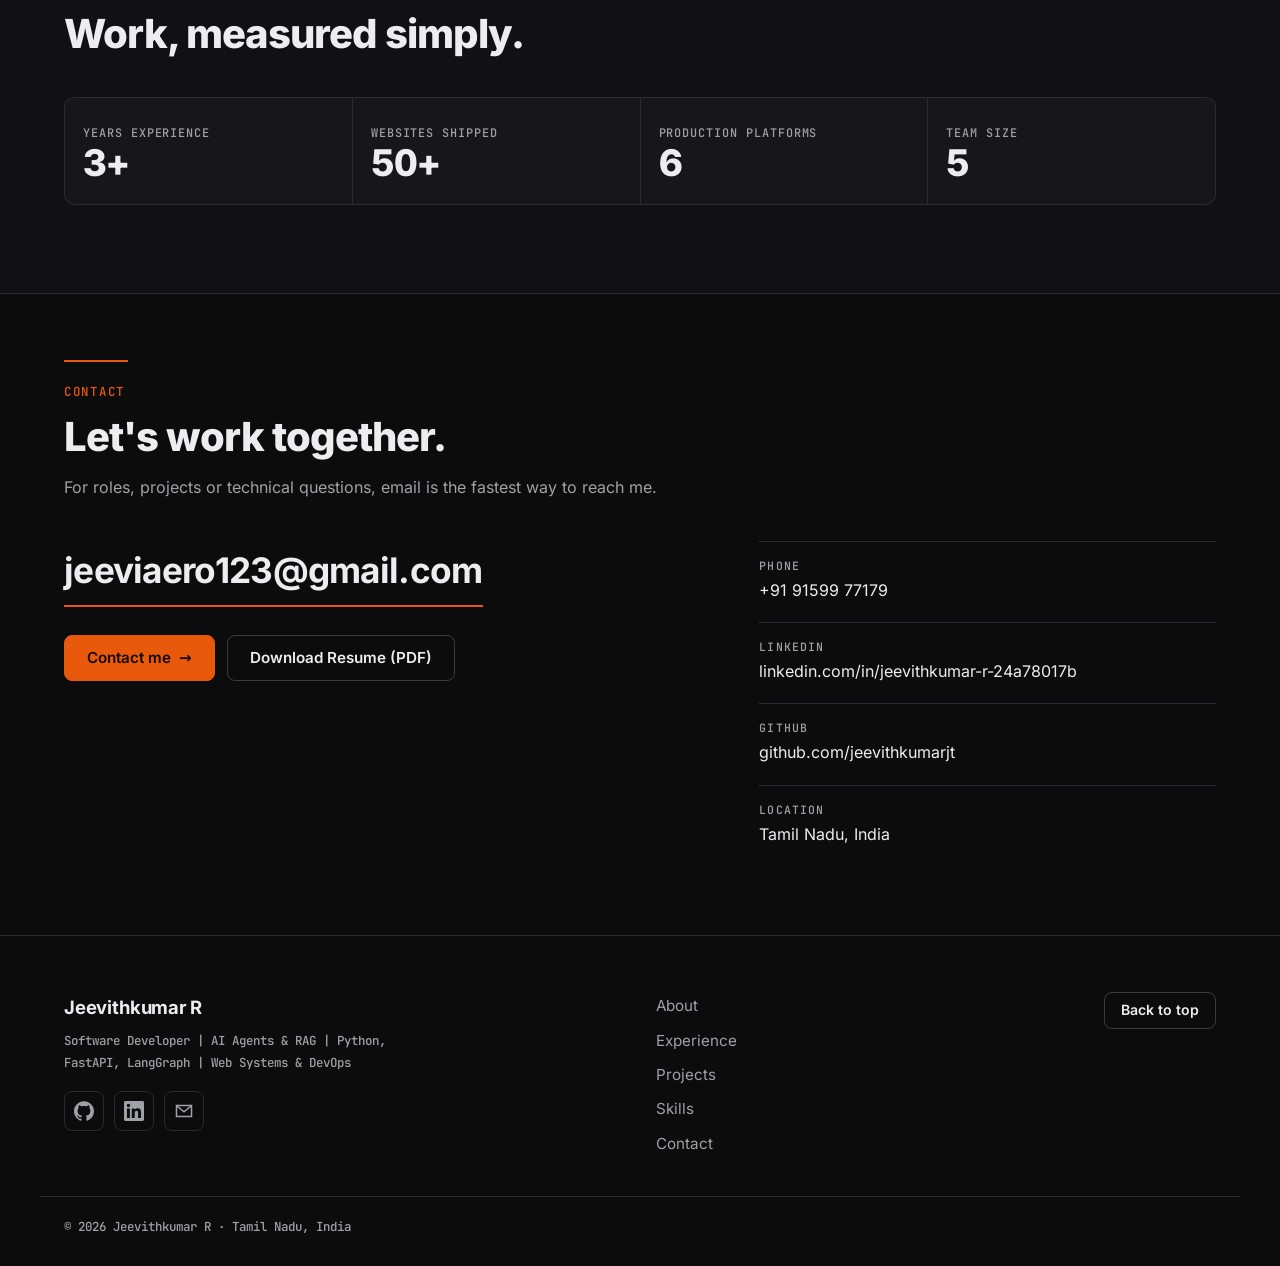
==== commit f4c933a5: "Item 7: tabs as nodes, plate panel with header/notch/corners, pips, tile hover, search lift/dim/coun" ====
--- a/index.html
+++ b/index.html
@@ -756,7 +756,7 @@
               <button class="btn btn-ghost btn-sm" type="button" id="skillClear" hidden>Clear</button>
             </div>
             <p class="skill-search-status" id="skillStatus" role="status"></p>
-            <p class="lvl-legend"><span class="lvl lvl-daily">Daily use</span> <span class="lvl lvl-prod">Production</span> <span class="lvl lvl-know">Working knowledge</span></p>
+            <p class="lvl-legend"><span class="lvl lvl-prod">Production</span> <span class="lvl lvl-local">Built locally</span> <span class="lvl lvl-know">Working knowledge</span> <span class="lvl lvl-prog">In progress</span></p>
           </div>
 
           <div class="sysmap-scroll">
@@ -805,94 +805,104 @@
           </svg>
         </div>
 
-          <div class="layer-panels">
-            <div class="layer-panel card" id="panel-client" data-layer-panel="client" role="region" aria-label="Client layer skills">
+          <div class="layer-panels plate">
+            <span class="plate-corner pc-tl" aria-hidden="true"></span>
+            <span class="plate-corner pc-tr" aria-hidden="true"></span>
+            <span class="plate-corner pc-br" aria-hidden="true"></span>
+            <span class="plate-corner pc-bl" aria-hidden="true"></span>
+            <span class="plate-notch" id="plateNotch" aria-hidden="true"></span>
+            <div class="plate-head">
+              <span class="plate-title" id="plateTitle">LAYER 01 · CLIENT</span>
+              <span class="plate-count" id="plateCount">10 skills</span>
+              <span class="plate-legend">Levels: Production · Built locally · Working knowledge · In progress</span>
+            </div>
+            <div class="layer-panel" id="panel-client" data-layer-panel="client" role="region" aria-label="Client layer skills">
               <h3 class="card-title">Client — what visitors touch</h3>
               <ul class="layer-tiles">
-                <li class="tile" data-skill="html"><span class="sk-name">HTML5</span> <span class="lvl lvl-daily">Daily use</span> <span class="sk-used">Used in: <a href="#exp-sensiple">Sensiple role</a>, <a href="#exp-ds">DS role</a>, <a href="#proj-tryvium">Tryvium</a></span></li>
-                <li class="tile" data-skill="css"><span class="sk-name">CSS3</span> <span class="lvl lvl-daily">Daily use</span> <span class="sk-used">Used in: <a href="#exp-sensiple">Sensiple role</a>, <a href="#exp-ds">DS role</a>, <a href="#proj-tryvium">Tryvium</a></span></li>
-                <li class="tile" data-skill="javascript"><span class="sk-name">JavaScript (ES6+)</span> <span class="lvl lvl-daily">Daily use</span> <span class="sk-used">Used in: <a href="#exp-sensiple">Sensiple role</a>, <a href="#proj-ai-agent">AI Agent</a></span></li>
-                <li class="tile" data-skill="typescript"><span class="sk-name">TypeScript</span> <span class="lvl lvl-daily">Daily use</span> <span class="sk-used">Used in: <a href="#exp-sensiple">Sensiple role</a>, <a href="#proj-seo">SEO Dashboard</a></span></li>
-                <li class="tile" data-skill="react"><span class="sk-name">React</span> <span class="lvl lvl-prod">Production</span> <span class="sk-used">Used in: <a href="#proj-seo">SEO Dashboard</a>, <a href="#proj-analytics">Analytics</a></span></li>
+                <li class="tile" data-skill="html"><span class="sk-name">HTML5</span> <span class="lvl lvl-prod">Production</span> <span class="sk-used">Used in: <a href="#exp-sensiple">Sensiple role</a>, <a href="#exp-ds">DS role</a>, <a href="#proj-tryvium">Tryvium</a></span></li>
+                <li class="tile" data-skill="css"><span class="sk-name">CSS3</span> <span class="lvl lvl-prod">Production</span> <span class="sk-used">Used in: <a href="#exp-sensiple">Sensiple role</a>, <a href="#exp-ds">DS role</a>, <a href="#proj-tryvium">Tryvium</a></span></li>
+                <li class="tile" data-skill="javascript"><span class="sk-name">JavaScript (ES6+)</span> <span class="lvl lvl-prod">Production</span> <span class="sk-used">Used in: <a href="#exp-sensiple">Sensiple role</a>, <a href="#proj-ai-agent">AI Agent</a></span></li>
+                <li class="tile" data-skill="typescript"><span class="sk-name">TypeScript</span> <span class="lvl lvl-prod">Production</span> <span class="sk-used">Used in: <a href="#exp-sensiple">Sensiple role</a>, <a href="#proj-seo">SEO Dashboard</a></span></li>
+                <li class="tile" data-skill="react"><span class="sk-name">React</span> <span class="lvl lvl-local">Built locally</span> <span class="sk-used">Used in: <a href="#proj-seo">SEO Dashboard</a>, <a href="#proj-analytics">Analytics</a></span></li>
                 <li class="tile" data-skill="nextjs"><span class="sk-name">Next.js</span> <span class="lvl lvl-prod">Production</span> <span class="sk-used">Used in: <a href="#proj-seo">SEO Dashboard</a>, <a href="#proj-analytics">Analytics</a>, <a href="#exp-sensiple">Sensiple role</a></span></li>
-                <li class="tile" data-skill="tailwind"><span class="sk-name">Tailwind</span> <span class="lvl lvl-know">Working knowledge</span> <span class="sk-used">Used in: <a href="#exp-sensiple">Sensiple role</a></span></li>
+                <li class="tile" data-skill="tailwind"><span class="sk-name">Tailwind</span> <span class="lvl lvl-prod">Production</span> <span class="sk-used">Used in: <a href="#exp-sensiple">Sensiple role</a></span></li>
                 <li class="tile" data-skill="bootstrap"><span class="sk-name">Bootstrap</span> <span class="lvl lvl-prod">Production</span> <span class="sk-used">Used in: <a href="#exp-ds">DS role</a></span></li>
                 <li class="tile" data-skill="jquery"><span class="sk-name">jQuery</span> <span class="lvl lvl-know">Working knowledge</span> <span class="sk-used">Used in: <a href="#exp-ds">DS role</a></span></li>
-                <li class="tile" data-skill="gsap"><span class="sk-name">GSAP</span> <span class="lvl lvl-know">Working knowledge</span> <span class="sk-used">Used in: <a href="#exp-sensiple">Sensiple role</a></span></li>
-              </ul>
-            </div>
-
-            <div class="layer-panel card" id="panel-api" data-layer-panel="api" role="region" aria-label="API layer skills">
+                <li class="tile" data-skill="gsap"><span class="sk-name">GSAP</span> <span class="lvl lvl-prod">Production</span> <span class="sk-used">Used in: <a href="#exp-sensiple">Sensiple role</a></span></li>
+              </ul>
+            </div>
+
+            <div class="layer-panel" id="panel-api" data-layer-panel="api" role="region" aria-label="API layer skills">
               <h3 class="card-title">API — where requests are handled</h3>
               <ul class="layer-tiles">
-                <li class="tile" data-skill="python"><span class="sk-name">Python</span> <span class="lvl lvl-daily">Daily use</span> <span class="sk-used">Used in: <a href="#proj-ai-agent">AI Agent</a>, <a href="#proj-seo">SEO Dashboard</a>, <a href="#proj-analytics">Analytics</a>, <a href="#exp-sensiple">Sensiple role</a></span></li>
-                <li class="tile" data-skill="fastapi"><span class="sk-name">FastAPI</span> <span class="lvl lvl-daily">Daily use</span> <span class="sk-used">Used in: <a href="#proj-ai-agent">AI Agent</a>, <a href="#proj-seo">SEO Dashboard</a>, <a href="#proj-analytics">Analytics</a>, <a href="#exp-sensiple">Sensiple role</a></span></li>
+                <li class="tile" data-skill="python"><span class="sk-name">Python</span> <span class="lvl lvl-prod">Production</span> <span class="sk-used">Used in: <a href="#proj-ai-agent">AI Agent</a>, <a href="#proj-seo">SEO Dashboard</a>, <a href="#proj-analytics">Analytics</a>, <a href="#exp-sensiple">Sensiple role</a></span></li>
+                <li class="tile" data-skill="fastapi"><span class="sk-name">FastAPI</span> <span class="lvl lvl-prod">Production</span> <span class="sk-used">Used in: <a href="#proj-ai-agent">AI Agent</a>, <a href="#proj-seo">SEO Dashboard</a>, <a href="#proj-analytics">Analytics</a>, <a href="#exp-sensiple">Sensiple role</a></span></li>
                 <li class="tile" data-skill="nodejs"><span class="sk-name">Node.js</span> <span class="lvl lvl-prod">Production</span> <span class="sk-used">Used in: <a href="#proj-sensiple">Sensiple</a>, <a href="#exp-sensiple">Sensiple role</a></span></li>
                 <li class="tile" data-skill="php"><span class="sk-name">Core PHP</span> <span class="lvl lvl-prod">Production</span> <span class="sk-used">Used in: <a href="#proj-tryvium">Tryvium</a>, <a href="#proj-sensiple">Sensiple</a>, <a href="#proj-phifix">Phifix</a></span></li>
-                <li class="tile" data-skill="laravel"><span class="sk-name">Laravel (AI-assisted)</span> <span class="lvl lvl-know">Working knowledge</span> <span class="sk-used">Used in: <a href="#exp-sensiple">Sensiple role</a></span></li>
-                <li class="tile" data-skill="rest"><span class="sk-name">REST APIs</span> <span class="lvl lvl-daily">Daily use</span> <span class="sk-used">Used in: <a href="#proj-ai-agent">AI Agent</a>, <a href="#exp-sensiple">Sensiple role</a></span></li>
+                <li class="tile" data-skill="laravel"><span class="sk-name">Laravel (AI-assisted)</span> <span class="lvl lvl-prod">Production</span> <span class="sk-used">Used in: <a href="#exp-sensiple">Sensiple role</a></span></li>
+                <li class="tile" data-skill="rest"><span class="sk-name">REST APIs</span> <span class="lvl lvl-prod">Production</span> <span class="sk-used">Used in: <a href="#proj-ai-agent">AI Agent</a>, <a href="#exp-sensiple">Sensiple role</a></span></li>
                 <li class="tile" data-skill="async"><span class="sk-name">async programming</span> <span class="lvl lvl-prod">Production</span> <span class="sk-used">Used in: <a href="#proj-ai-agent">AI Agent</a>, <a href="#exp-sensiple">Sensiple role</a></span></li>
                 <li class="tile" data-skill="jwt oauth"><span class="sk-name">JWT/OAuth</span> <span class="lvl lvl-prod">Production</span> <span class="sk-used">Used in: <a href="#proj-ai-agent">AI Agent</a>, <a href="#exp-sensiple">Sensiple role</a></span></li>
                 <li class="tile" data-skill="sse websockets"><span class="sk-name">SSE/WebSockets</span> <span class="lvl lvl-prod">Production</span> <span class="sk-used">Used in: <a href="#proj-ai-agent">AI Agent</a>, <a href="#exp-sensiple">Sensiple role</a></span></li>
               </ul>
             </div>
 
-            <div class="layer-panel card" id="panel-ai" data-layer-panel="ai" role="region" aria-label="AI layer skills">
+            <div class="layer-panel" id="panel-ai" data-layer-panel="ai" role="region" aria-label="AI layer skills">
               <h3 class="card-title">AI layer — where answers come from</h3>
               <ul class="layer-tiles">
-                <li class="tile" data-skill="llm"><span class="sk-name">LLM fundamentals</span> <span class="lvl lvl-daily">Daily use</span> <span class="sk-used">Used in: <a href="#proj-ai-agent">AI Agent</a>, <a href="#exp-sensiple">Sensiple role</a></span></li>
-                <li class="tile" data-skill="prompts"><span class="sk-name">prompt engineering</span> <span class="lvl lvl-daily">Daily use</span> <span class="sk-used">Used in: <a href="#proj-ai-agent">AI Agent</a></span></li>
+                <li class="tile" data-skill="llm"><span class="sk-name">LLM fundamentals</span> <span class="lvl lvl-prod">Production</span> <span class="sk-used">Used in: <a href="#proj-ai-agent">AI Agent</a>, <a href="#exp-sensiple">Sensiple role</a></span></li>
+                <li class="tile" data-skill="prompts"><span class="sk-name">prompt engineering</span> <span class="lvl lvl-know">Working knowledge</span> <span class="sk-used">Used in: <a href="#proj-ai-agent">AI Agent</a></span></li>
                 <li class="tile" data-skill="rag"><span class="sk-name">RAG</span> <span class="lvl lvl-prod">Production</span> <span class="sk-used">Used in: <a href="#proj-ai-agent">AI Agent</a>, <a href="#exp-sensiple">Sensiple role</a></span></li>
-                <li class="tile" data-skill="embeddings"><span class="sk-name">embeddings</span> <span class="lvl lvl-prod">Production</span> <span class="sk-used">Used in: <a href="#proj-ai-agent">AI Agent</a></span></li>
+                <li class="tile" data-skill="embeddings"><span class="sk-name">embeddings</span> <span class="lvl lvl-know">Working knowledge</span> <span class="sk-used">Used in: <a href="#proj-ai-agent">AI Agent</a></span></li>
                 <li class="tile" data-skill="vectordb pgvector"><span class="sk-name">vector databases (pgvector)</span> <span class="lvl lvl-prod">Production</span> <span class="sk-used">Used in: <a href="#proj-ai-agent">AI Agent</a>, <a href="#exp-sensiple">Sensiple role</a></span></li>
-                <li class="tile" data-skill="llmapis"><span class="sk-name">LLM APIs</span> <span class="lvl lvl-daily">Daily use</span> <span class="sk-used">Used in: <a href="#proj-ai-agent">AI Agent</a></span></li>
-                <li class="tile" data-skill="toolcalling"><span class="sk-name">function/tool calling</span> <span class="lvl lvl-prod">Production</span> <span class="sk-used">Used in: <a href="#proj-ai-agent">AI Agent</a></span></li>
+                <li class="tile" data-skill="llmapis"><span class="sk-name">LLM APIs</span> <span class="lvl lvl-know">Working knowledge</span> <span class="sk-used">Used in: <a href="#proj-ai-agent">AI Agent</a></span></li>
+                <li class="tile" data-skill="toolcalling"><span class="sk-name">function/tool calling</span> <span class="lvl lvl-know">Working knowledge</span> <span class="sk-used">Used in: <a href="#proj-ai-agent">AI Agent</a></span></li>
                 <li class="tile" data-skill="langchain"><span class="sk-name">LangChain</span> <span class="lvl lvl-know">Working knowledge</span> <span class="sk-used">Used in: <a href="#proj-ai-agent">AI Agent</a></span></li>
                 <li class="tile" data-skill="langgraph"><span class="sk-name">LangGraph</span> <span class="lvl lvl-prod">Production</span> <span class="sk-used">Used in: <a href="#proj-ai-agent">AI Agent</a>, <a href="#exp-sensiple">Sensiple role</a></span></li>
-                <li class="tile" data-skill="memory"><span class="sk-name">agent memory</span> <span class="lvl lvl-prod">Production</span> <span class="sk-used">Used in: <a href="#proj-ai-agent">AI Agent</a></span></li>
+                <li class="tile" data-skill="memory"><span class="sk-name">agent memory</span> <span class="lvl lvl-know">Working knowledge</span> <span class="sk-used">Used in: <a href="#proj-ai-agent">AI Agent</a></span></li>
                 <li class="tile" data-skill="multiagent"><span class="sk-name">multi-agent systems</span> <span class="lvl lvl-prod">Production</span> <span class="sk-used">Used in: <a href="#proj-ai-agent">AI Agent</a>, <a href="#exp-sensiple">Sensiple role</a></span></li>
-                <li class="tile" data-skill="mcp"><span class="sk-name">MCP</span> <span class="lvl lvl-know">Working knowledge</span> <span class="sk-used">Used in: <a href="#exp-sensiple">Sensiple role</a></span></li>
-                <li class="tile" data-skill="evaluation"><span class="sk-name">evaluation</span> <span class="lvl lvl-know">Working knowledge</span> <span class="sk-used">Used in: <a href="#proj-seo">SEO Dashboard</a></span></li>
+                <li class="tile" data-skill="mcp"><span class="sk-name">MCP</span> <span class="lvl lvl-prod">Production</span> <span class="sk-used">Used in: <a href="#exp-sensiple">Sensiple role</a></span></li>
+                <li class="tile" data-skill="evaluation"><span class="sk-name">evaluation</span> <span class="lvl lvl-local">Built locally</span> <span class="sk-used">Used in: <a href="#proj-seo">SEO Dashboard</a></span></li>
                 <li class="tile" data-skill="guardrails"><span class="sk-name">guardrails</span> <span class="lvl lvl-know">Working knowledge</span> <span class="sk-used">Used in: <a href="#proj-ai-agent">AI Agent</a></span></li>
                 <li class="tile" data-skill="openai"><span class="sk-name">OpenAI API</span> <span class="lvl lvl-prod">Production</span> <span class="sk-used">Used in: <a href="#proj-ai-agent">AI Agent</a>, <a href="#exp-sensiple">Sensiple role</a></span></li>
-                <li class="tile" data-skill="azure"><span class="sk-name">Azure OpenAI</span> <span class="lvl lvl-know">Working knowledge</span> <span class="sk-used">Used in: <a href="#exp-sensiple">Sensiple role</a></span></li>
-                <li class="tile" data-skill="claude"><span class="sk-name">Claude</span> <span class="lvl lvl-know">Working knowledge</span> <span class="sk-used">Used in: <a href="#exp-sensiple">Sensiple role</a></span></li>
-                <li class="tile" data-skill="gemini"><span class="sk-name">Gemini</span> <span class="lvl lvl-know">Working knowledge</span> <span class="sk-used">Used in: <a href="#exp-sensiple">Sensiple role</a></span></li>
-                <li class="tile" data-skill="huggingface"><span class="sk-name">Hugging Face</span> <span class="lvl lvl-know">Working knowledge</span> <span class="sk-used">Used in: <a href="#exp-sensiple">Sensiple role</a></span></li>
+                <li class="tile" data-skill="azure"><span class="sk-name">Azure OpenAI</span> <span class="lvl lvl-prod">Production</span> <span class="sk-used">Used in: <a href="#exp-sensiple">Sensiple role</a></span></li>
+                <li class="tile" data-skill="claude"><span class="sk-name">Claude</span> <span class="lvl lvl-prod">Production</span> <span class="sk-used">Used in: <a href="#exp-sensiple">Sensiple role</a></span></li>
+                <li class="tile" data-skill="gemini"><span class="sk-name">Gemini</span> <span class="lvl lvl-prod">Production</span> <span class="sk-used">Used in: <a href="#exp-sensiple">Sensiple role</a></span></li>
+                <li class="tile" data-skill="huggingface"><span class="sk-name">Hugging Face</span> <span class="lvl lvl-prod">Production</span> <span class="sk-used">Used in: <a href="#exp-sensiple">Sensiple role</a></span></li>
                 <li class="tile" data-skill="ollama"><span class="sk-name">Ollama</span> <span class="lvl lvl-prod">Production</span> <span class="sk-used">Used in: <a href="#proj-ai-agent">AI Agent</a>, <a href="#exp-sensiple">Sensiple role</a></span></li>
               </ul>
             </div>
 
-            <div class="layer-panel card" id="panel-data" data-layer-panel="data" role="region" aria-label="Data layer skills">
+            <div class="layer-panel" id="panel-data" data-layer-panel="data" role="region" aria-label="Data layer skills">
               <h3 class="card-title">Data — where state lives</h3>
               <ul class="layer-tiles">
                 <li class="tile" data-skill="postgresql"><span class="sk-name">PostgreSQL</span> <span class="lvl lvl-prod">Production</span> <span class="sk-used">Used in: <a href="#proj-ai-agent">AI Agent</a>, <a href="#exp-sensiple">Sensiple role</a></span></li>
-                <li class="tile" data-skill="pgvector"><span class="sk-name">pgvector</span> <span class="lvl lvl-prod">Production</span> <span class="sk-used">Used in: <a href="#proj-ai-agent">AI Agent</a></span></li>
+                <li class="tile" data-skill="pgvector"><span class="sk-name">pgvector</span> <span class="lvl lvl-know">Working knowledge</span> <span class="sk-used">Used in: <a href="#proj-ai-agent">AI Agent</a></span></li>
                 <li class="tile" data-skill="timescaledb"><span class="sk-name">TimescaleDB</span> <span class="lvl lvl-prod">Production</span> <span class="sk-used">Used in: <a href="#proj-seo">SEO Dashboard</a>, <a href="#proj-analytics">Analytics</a>, <a href="#exp-sensiple">Sensiple role</a></span></li>
                 <li class="tile" data-skill="mysql"><span class="sk-name">MySQL</span> <span class="lvl lvl-prod">Production</span> <span class="sk-used">Used in: <a href="#proj-sensiple">Sensiple</a>, <a href="#proj-phifix">Phifix</a>, <a href="#exp-sensiple">Sensiple role</a></span></li>
                 <li class="tile" data-skill="redis"><span class="sk-name">Redis</span> <span class="lvl lvl-prod">Production</span> <span class="sk-used">Used in: <a href="#proj-tryvium">Tryvium</a>, <a href="#exp-sensiple">Sensiple role</a></span></li>
-                <li class="tile" data-skill="sql"><span class="sk-name">SQL</span> <span class="lvl lvl-daily">Daily use</span> <span class="sk-used">Used in: <a href="#proj-seo">SEO Dashboard</a>, <a href="#exp-sensiple">Sensiple role</a></span></li>
-              </ul>
-            </div>
-
-            <div class="layer-panel card" id="panel-infra" data-layer-panel="infra" role="region" aria-label="Infrastructure layer skills">
+                <li class="tile" data-skill="sql"><span class="sk-name">SQL</span> <span class="lvl lvl-prod">Production</span> <span class="sk-used">Used in: <a href="#proj-seo">SEO Dashboard</a>, <a href="#exp-sensiple">Sensiple role</a></span></li>
+              </ul>
+            </div>
+
+            <div class="layer-panel" id="panel-infra" data-layer-panel="infra" role="region" aria-label="Infrastructure layer skills">
               <h3 class="card-title">Infrastructure — where it all runs</h3>
               <ul class="layer-tiles">
                 <li class="tile" data-skill="docker"><span class="sk-name">Docker</span> <span class="lvl lvl-prod">Production</span> <span class="sk-used">Used in: <a href="#proj-ai-agent">AI Agent</a>, <a href="#proj-cloudsens">CloudSens</a>, <a href="#exp-sensiple">Sensiple role</a></span></li>
-                <li class="tile" data-skill="git github"><span class="sk-name">Git/GitHub</span> <span class="lvl lvl-daily">Daily use</span> <span class="sk-used">Used in: <a href="#proj-ai-agent">AI Agent</a>, <a href="#exp-sensiple">Sensiple role</a></span></li>
-                <li class="tile" data-skill="linux"><span class="sk-name">Linux</span> <span class="lvl lvl-daily">Daily use</span> <span class="sk-used">Used in: <a href="#proj-cloudsens">CloudSens</a>, <a href="#exp-sensiple">Sensiple role</a></span></li>
+                <li class="tile" data-skill="git github"><span class="sk-name">Git/GitHub</span> <span class="lvl lvl-prod">Production</span> <span class="sk-used">Used in: <a href="#proj-ai-agent">AI Agent</a>, <a href="#exp-sensiple">Sensiple role</a></span></li>
+                <li class="tile" data-skill="linux"><span class="sk-name">Linux</span> <span class="lvl lvl-prod">Production</span> <span class="sk-used">Used in: <a href="#proj-cloudsens">CloudSens</a>, <a href="#exp-sensiple">Sensiple role</a></span></li>
                 <li class="tile" data-skill="nginx"><span class="sk-name">Nginx</span> <span class="lvl lvl-prod">Production</span> <span class="sk-used">Used in: <a href="#proj-tryvium">Tryvium</a>, <a href="#exp-sensiple">Sensiple role</a></span></li>
                 <li class="tile" data-skill="apache"><span class="sk-name">Apache</span> <span class="lvl lvl-prod">Production</span> <span class="sk-used">Used in: <a href="#proj-eprotech">Eprotech</a>, <a href="#exp-sensiple">Sensiple role</a></span></li>
                 <li class="tile" data-skill="gcp"><span class="sk-name">GCP</span> <span class="lvl lvl-prod">Production</span> <span class="sk-used">Used in: <a href="#proj-tryvium">Tryvium</a>, <a href="#proj-eprotech">Eprotech</a>, <a href="#proj-cloudsens">CloudSens</a>, <a href="#exp-sensiple">Sensiple role</a></span></li>
                 <li class="tile" data-skill="cicd"><span class="sk-name">CI/CD</span> <span class="lvl lvl-prod">Production</span> <span class="sk-used">Used in: <a href="#exp-sensiple">Sensiple role</a></span></li>
-                <li class="tile" data-skill="cpanel"><span class="sk-name">cPanel/WHM</span> <span class="lvl lvl-know">Working knowledge</span> <span class="sk-used">Used in: <a href="#exp-sensiple">Sensiple role</a></span></li>
+                <li class="tile" data-skill="cpanel"><span class="sk-name">cPanel/WHM</span> <span class="lvl lvl-prod">Production</span> <span class="sk-used">Used in: <a href="#exp-sensiple">Sensiple role</a></span></li>
                 <li class="tile" data-skill="ssl"><span class="sk-name">SSL</span> <span class="lvl lvl-prod">Production</span> <span class="sk-used">Used in: <a href="#exp-sensiple">Sensiple role</a></span></li>
                 <li class="tile" data-skill="dns"><span class="sk-name">DNS</span> <span class="lvl lvl-prod">Production</span> <span class="sk-used">Used in: <a href="#exp-sensiple">Sensiple role</a></span></li>
-                <li class="tile" data-skill="cloudflare"><span class="sk-name">Cloudflare</span> <span class="lvl lvl-know">Working knowledge</span> <span class="sk-used">Used in: <a href="#exp-sensiple">Sensiple role</a></span></li>
-              </ul>
-            </div>
-
-            <div class="layer-panel card" id="panel-growth" data-layer-panel="growth" role="region" aria-label="Integrations and growth layer skills">
+                <li class="tile" data-skill="cloudflare"><span class="sk-name">Cloudflare</span> <span class="lvl lvl-prod">Production</span> <span class="sk-used">Used in: <a href="#exp-sensiple">Sensiple role</a></span></li>
+              </ul>
+            </div>
+
+            <div class="layer-panel" id="panel-growth" data-layer-panel="growth" role="region" aria-label="Integrations and growth layer skills">
               <h3 class="card-title">Integrations and growth — where leads and traffic come from</h3>
               <ul class="layer-tiles">
                 <li class="tile" data-skill="dynamics"><span class="sk-name">Dynamics 365</span> <span class="lvl lvl-prod">Production</span> <span class="sk-used">Used in: <a href="#proj-tryvium">Tryvium</a>, <a href="#proj-eprotech">Eprotech</a>, <a href="#exp-sensiple">Sensiple role</a></span></li>
@@ -903,9 +913,9 @@
                 <li class="tile" data-skill="ga4 gtm"><span class="sk-name">GA4/GTM</span> <span class="lvl lvl-prod">Production</span> <span class="sk-used">Used in: <a href="#proj-lead">Lead Dashboard</a>, <a href="#exp-sensiple">Sensiple role</a></span></li>
                 <li class="tile" data-skill="seo"><span class="sk-name">Technical SEO</span> <span class="lvl lvl-prod">Production</span> <span class="sk-used">Used in: <a href="#proj-seo">SEO Dashboard</a>, <a href="#exp-sensiple">Sensiple role</a></span></li>
                 <li class="tile" data-skill="webvitals"><span class="sk-name">Core Web Vitals</span> <span class="lvl lvl-prod">Production</span> <span class="sk-used">Used in: <a href="#proj-seo">SEO Dashboard</a>, <a href="#exp-sensiple">Sensiple role</a></span></li>
-                <li class="tile" data-skill="searchconsole"><span class="sk-name">Search Console</span> <span class="lvl lvl-know">Working knowledge</span> <span class="sk-used">Used in: <a href="#proj-seo">SEO Dashboard</a>, <a href="#exp-sensiple">Sensiple role</a></span></li>
+                <li class="tile" data-skill="searchconsole"><span class="sk-name">Search Console</span> <span class="lvl lvl-prod">Production</span> <span class="sk-used">Used in: <a href="#proj-seo">SEO Dashboard</a>, <a href="#exp-sensiple">Sensiple role</a></span></li>
                 <li class="tile" data-skill="goaccess"><span class="sk-name">GoAccess</span> <span class="lvl lvl-prod">Production</span> <span class="sk-used">Used in: <a href="#exp-sensiple">Sensiple role</a></span></li>
-                <li class="tile" data-skill="structureddata"><span class="sk-name">structured data</span> <span class="lvl lvl-know">Working knowledge</span> <span class="sk-used">Used in: <a href="#proj-seo">SEO Dashboard</a>, <a href="#exp-sensiple">Sensiple role</a></span></li>
+                <li class="tile" data-skill="structureddata"><span class="sk-name">structured data</span> <span class="lvl lvl-prod">Production</span> <span class="sk-used">Used in: <a href="#proj-seo">SEO Dashboard</a>, <a href="#exp-sensiple">Sensiple role</a></span></li>
                 <li class="tile" data-skill="caching"><span class="sk-name">caching</span> <span class="lvl lvl-prod">Production</span> <span class="sk-used">Used in: <a href="#proj-tryvium">Tryvium</a>, <a href="#exp-sensiple">Sensiple role</a></span></li>
                 <li class="tile" data-skill="ats"><span class="sk-name">ATS and career-form APIs</span> <span class="lvl lvl-prod">Production</span> <span class="sk-used">Used in: <a href="#exp-sensiple">Sensiple role</a></span></li>
               </ul>
--- a/css/style.css
+++ b/css/style.css
@@ -289,8 +289,7 @@
 /* Underline wipe for text links: draws from the left, retracts right */
 .nav-list a::after,
 .footer-nav a::after,
-.contact-list a::after,
-.sk-used a::after {
+.contact-list a::after {
   content: "";
   position: absolute;
   left: 0;
@@ -307,15 +306,12 @@
 .footer-nav a:hover::after,
 .footer-nav a:focus-visible::after,
 .contact-list a:hover::after,
-.contact-list a:focus-visible::after,
-.sk-used a:hover::after,
-.sk-used a:focus-visible::after {
+.contact-list a:focus-visible::after {
   transform: scaleX(1);
   transform-origin: 0 50%;
 }
 .footer-nav a,
-.contact-list a,
-.sk-used a { position: relative; }
+.contact-list a { position: relative; }
 
 .header-actions { display: flex; align-items: center; gap: 12px; }
 
@@ -1572,7 +1568,9 @@
 }
 .lvl-daily { color: var(--text); border-color: var(--border-strong); }
 .lvl-prod { color: var(--accent); border-color: var(--accent); }
+.lvl-local { color: var(--text-muted); border-color: var(--border-strong); }
 .lvl-know { color: var(--text-muted); border-color: var(--border); }
+.lvl-prog { color: var(--text-muted); border-color: var(--border-strong); border-style: dashed; }
 
 /* ---------- System map diagram ---------- */
 .sysmap-scroll { overflow-x: auto; }
@@ -1615,14 +1613,58 @@
   display: grid;
   gap: 8px;
   align-content: start;
-  transition: transform 160ms var(--ease-out), border-color 160ms var(--ease-out);
+  transition: transform 160ms var(--ease-out), border-color 160ms var(--ease-out), opacity 180ms var(--ease-out);
 }
 .tile:hover,
+.tile:focus-within,
 .tile.is-near { border-color: var(--accent); }
+.tile:hover .tile-logo,
+.tile:focus-within .tile-logo { color: var(--accent); }
 .sk-name { font-weight: 600; }
 .sk-used { font-size: 0.88rem; color: var(--text-muted); }
-.sk-used a { color: var(--text); }
-.sk-used a:hover { color: var(--accent); }
+.sk-used a {
+  display: inline-block;
+  color: var(--text);
+  border: 1px solid var(--border);
+  border-radius: 999px;
+  padding: 2px 8px;
+  font-size: 0.72rem;
+  margin: 2px 4px 2px 0;
+  transform: translateY(4px);
+  transition: transform 180ms var(--ease-out), border-color 180ms var(--ease-out), color 180ms var(--ease-out);
+}
+.sk-used a:hover { color: var(--accent); border-color: var(--accent); }
+.tile:hover .sk-used a,
+.tile:focus-within .sk-used a { transform: translateY(0); }
+.tile.is-match {
+  transform: translateY(-4px);
+  border-color: var(--accent);
+}
+.tile.is-unmatch { opacity: 0.35; }
+.tile-leave {
+  opacity: 0 !important;
+  transform: translateX(var(--tx, 8px)) !important;
+  transition: opacity 140ms var(--ease-out), transform 140ms var(--ease-out) !important;
+  pointer-events: none;
+}
+.tile-enter {
+  opacity: 0;
+  transform: translateX(var(--tx, 12px));
+}
+.tile-enter.go {
+  opacity: 1;
+  transform: translateX(0);
+  transition: opacity 320ms var(--ease-out), transform 320ms var(--ease-out);
+}
+.skill-pips { display: inline-flex; gap: 3px; margin-left: 8px; vertical-align: middle; }
+.pip {
+  display: inline-block;
+  width: 8px;
+  height: 8px;
+  border: 1px solid var(--border-strong);
+}
+.pip.is-fill { background: var(--accent); border-color: var(--accent); }
+.pip.is-dash { border-style: dashed; }
 
 /* ---------- Skill + tool logos (real simple-icons, injected) ---------- */
 .tile-logo {
@@ -1770,3 +1812,87 @@
 @media (hover: none) {
   .project-card:active { transform: scale(0.985); }
 }
+
+/* ============================================================
+   Item 7 — layer tabs as nodes, plate panel, pips, match states
+   Flat only. No gradients, shadows, blur or glow.
+   ============================================================ */
+.sys-layer rect { fill: transparent; stroke: var(--border-strong); }
+.sys-layer:hover rect { stroke: var(--text); }
+.sys-layer.is-active rect { fill: var(--accent); stroke: var(--accent); }
+.sys-layer.is-active .sys-index,
+.sys-layer.is-active .sys-name,
+.sys-layer.is-active .sys-count { fill: var(--accent-ink); }
+.sys-layer:focus { outline: none; }
+.sys-layer:focus-visible rect { stroke: var(--focus); stroke-width: 2.5; }
+.sysmap-scroll { scroll-snap-type: x proximity; }
+.sysmap { scroll-snap-align: start; }
+.sys-match {
+  font-family: var(--font-mono);
+  font-size: 12px;
+  font-weight: 600;
+  fill: var(--accent);
+  transform-box: fill-box;
+  transform-origin: center;
+}
+.sys-match.pop { animation: matchPop 180ms var(--ease-out); }
+@keyframes matchPop {
+  from { transform: scale(0.9); }
+  to { transform: scale(1); }
+}
+
+.layer-panels {
+  position: relative;
+  background: var(--surface);
+  border: 1px solid var(--border);
+  border-radius: 14px;
+  padding: 20px 20px 24px;
+  margin-top: 20px;
+  display: grid;
+  gap: 0;
+}
+.plate-corner {
+  position: absolute;
+  width: 10px;
+  height: 10px;
+  border: 0 solid var(--border-strong);
+}
+.pc-tl { top: -1px; left: -1px; border-top-width: 1.5px; border-left-width: 1.5px; }
+.pc-tr { top: -1px; right: -1px; border-top-width: 1.5px; border-right-width: 1.5px; }
+.pc-br { bottom: -1px; right: -1px; border-bottom-width: 1.5px; border-right-width: 1.5px; }
+.pc-bl { bottom: -1px; left: -1px; border-bottom-width: 1.5px; border-left-width: 1.5px; }
+.plate-notch {
+  position: absolute;
+  top: -1px;
+  left: 0;
+  width: 10px;
+  height: 5px;
+  background: var(--accent);
+  transition: transform 320ms var(--ease-out);
+}
+.plate-head {
+  display: flex;
+  align-items: baseline;
+  gap: 14px;
+  flex-wrap: wrap;
+  border-bottom: 1px solid var(--border);
+  padding-bottom: 14px;
+  margin-bottom: 20px;
+}
+.plate-title {
+  font-family: var(--font-mono);
+  font-weight: 600;
+  font-size: 0.85rem;
+  letter-spacing: 0.08em;
+}
+.plate-count {
+  font-family: var(--font-mono);
+  font-size: 0.78rem;
+  color: var(--text-muted);
+}
+.plate-legend {
+  font-family: var(--font-mono);
+  font-size: 0.72rem;
+  color: var(--text-muted);
+  margin-left: auto;
+}
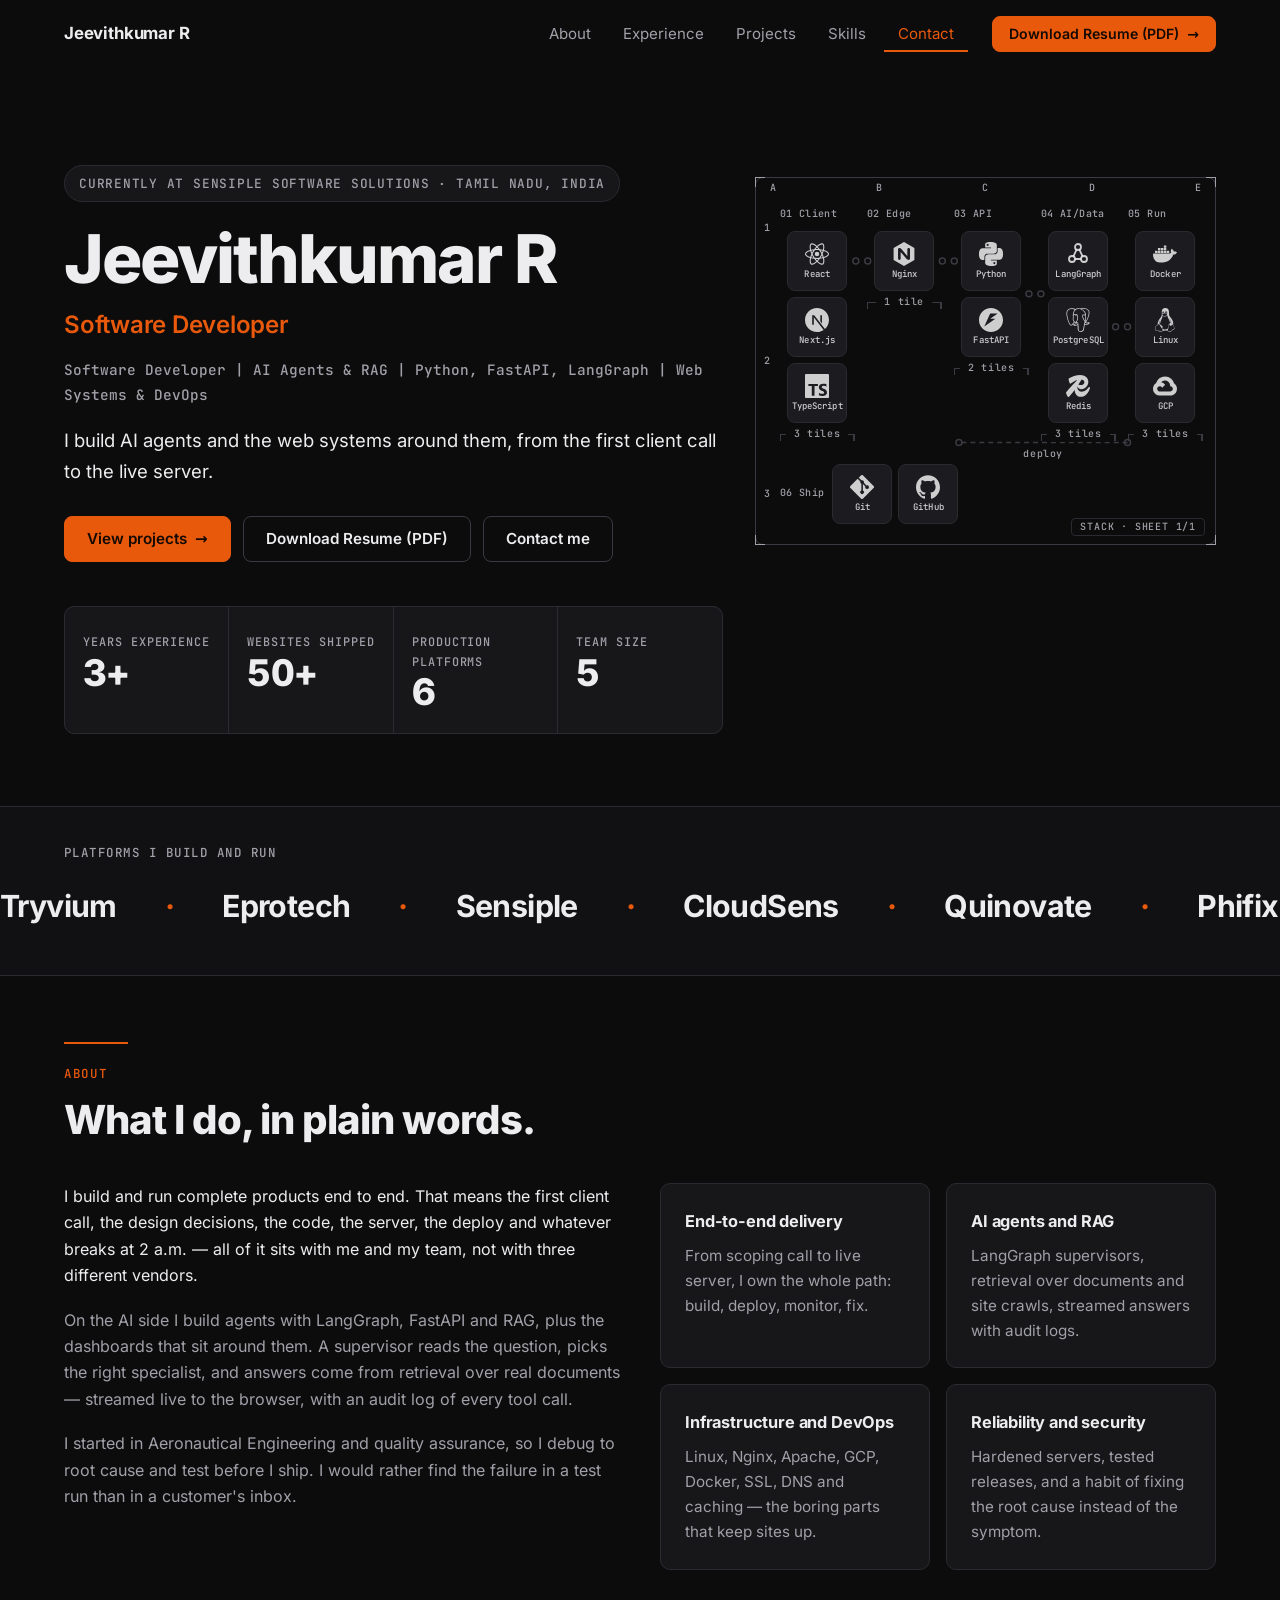
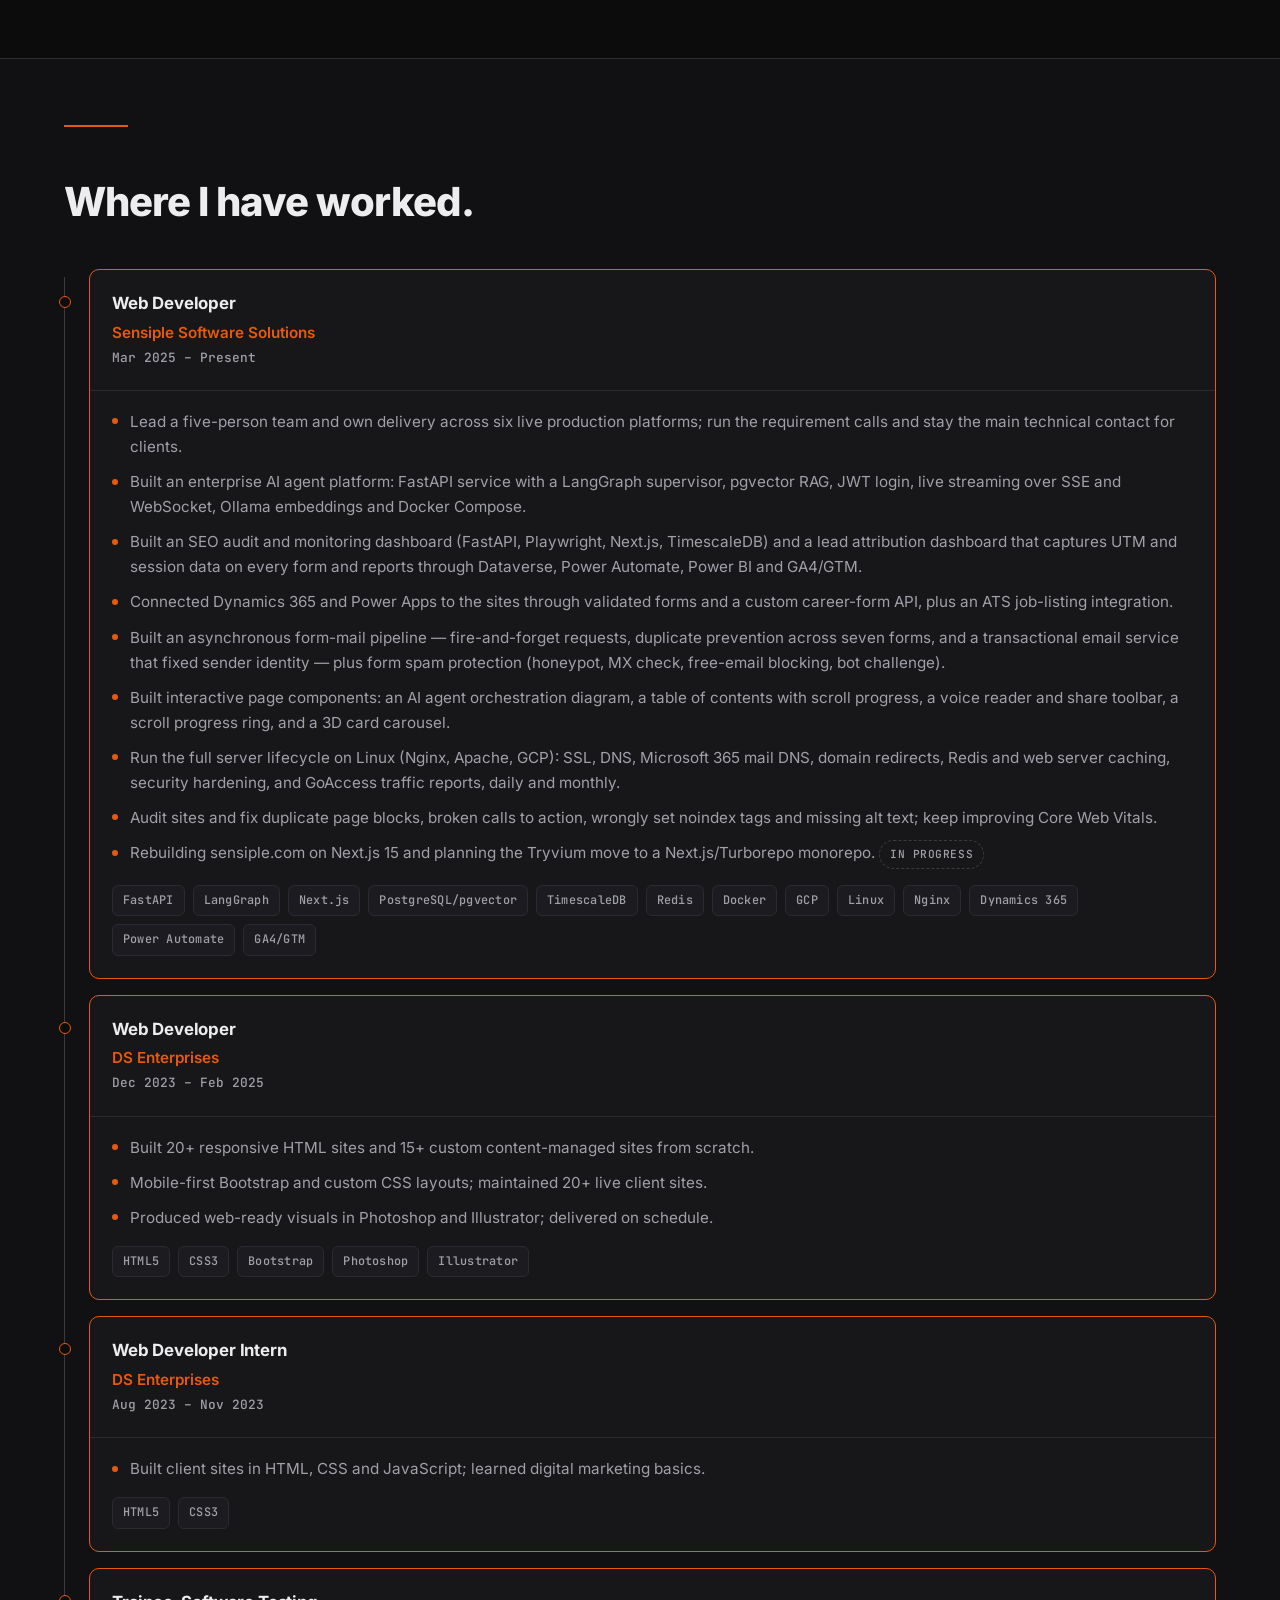
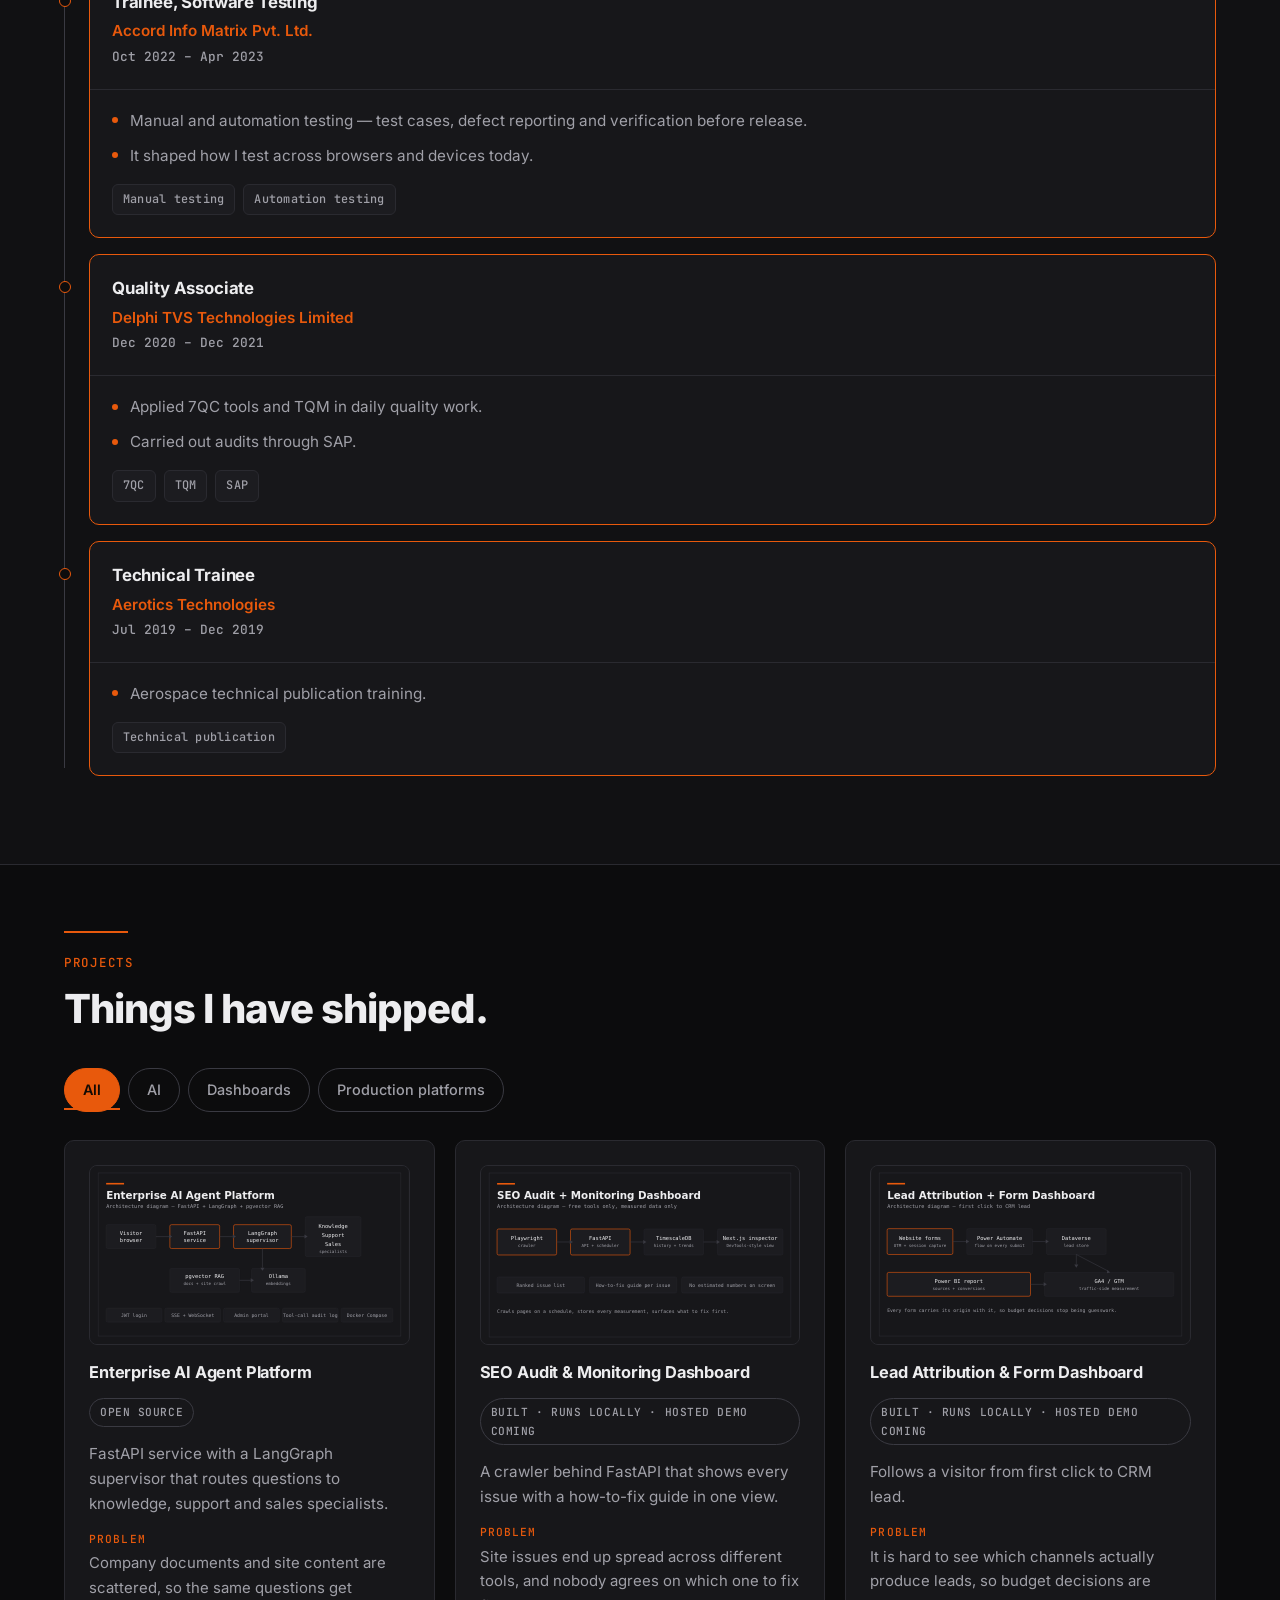
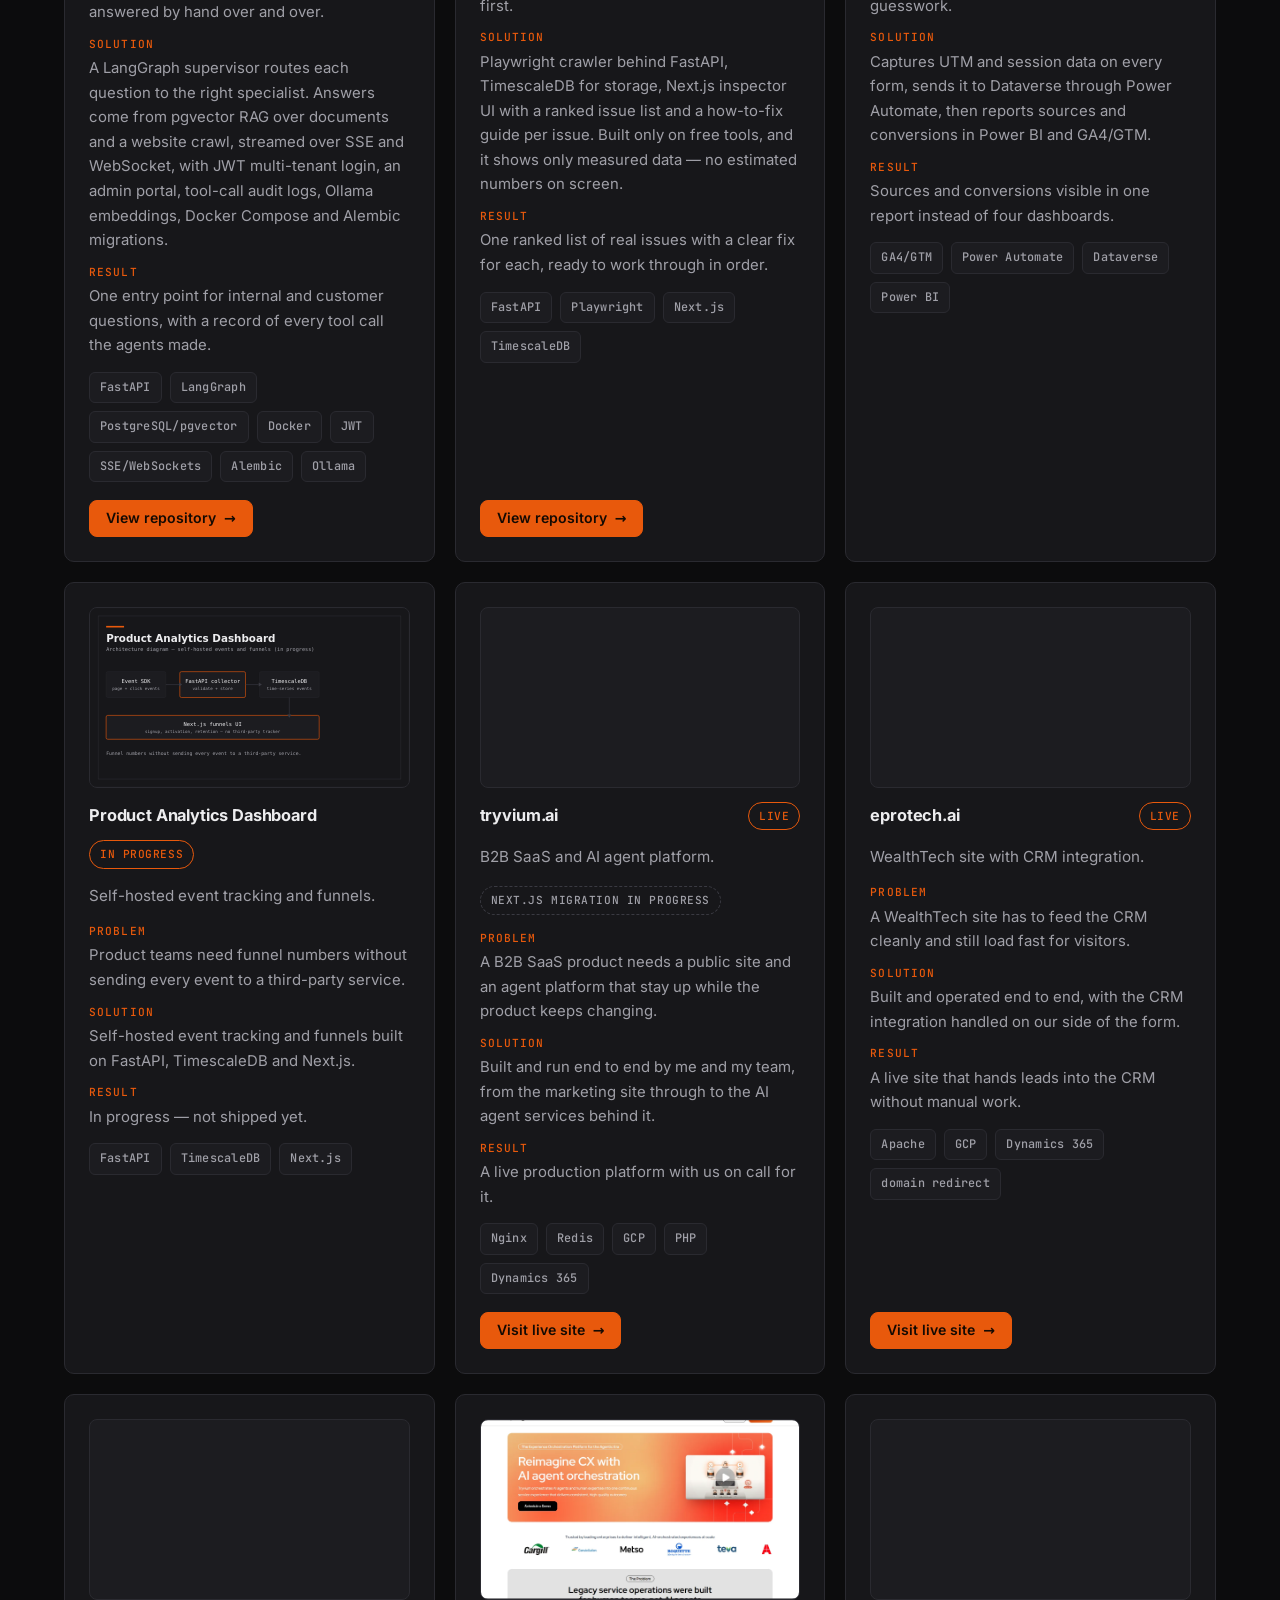
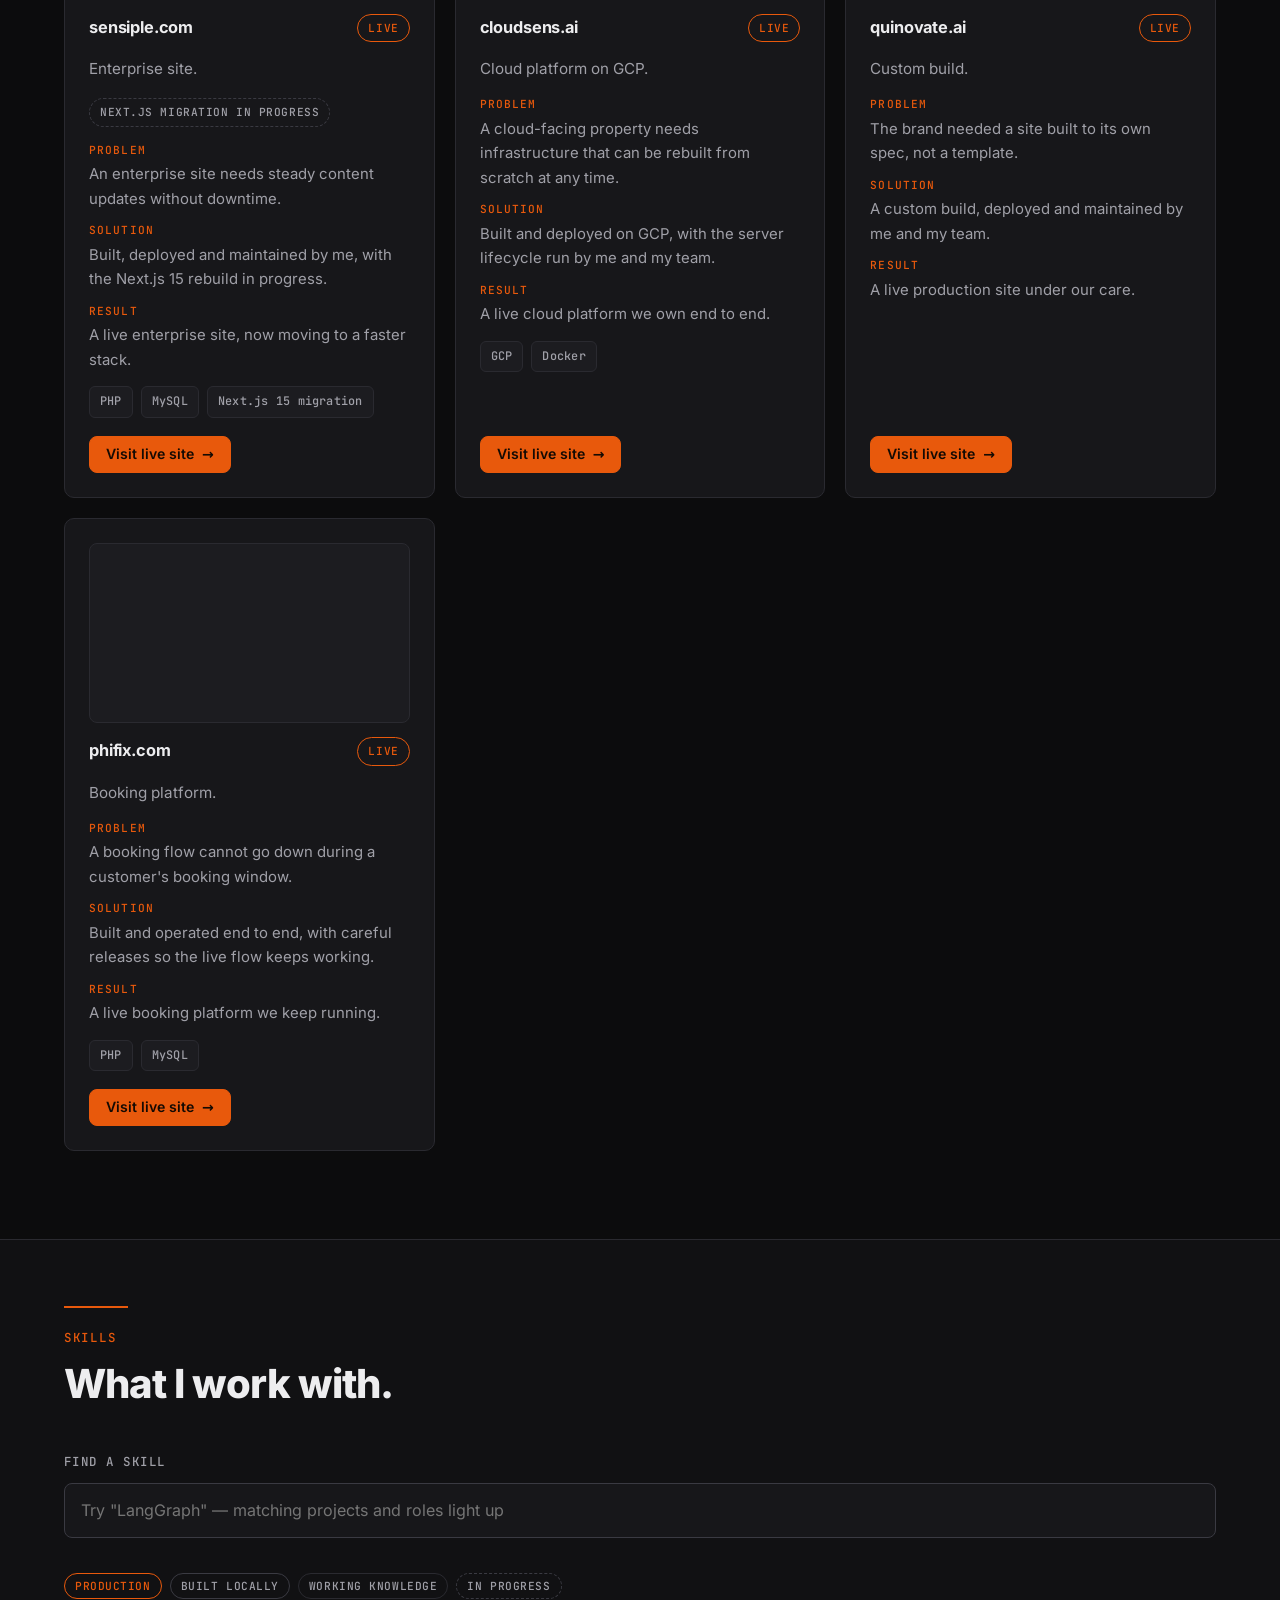
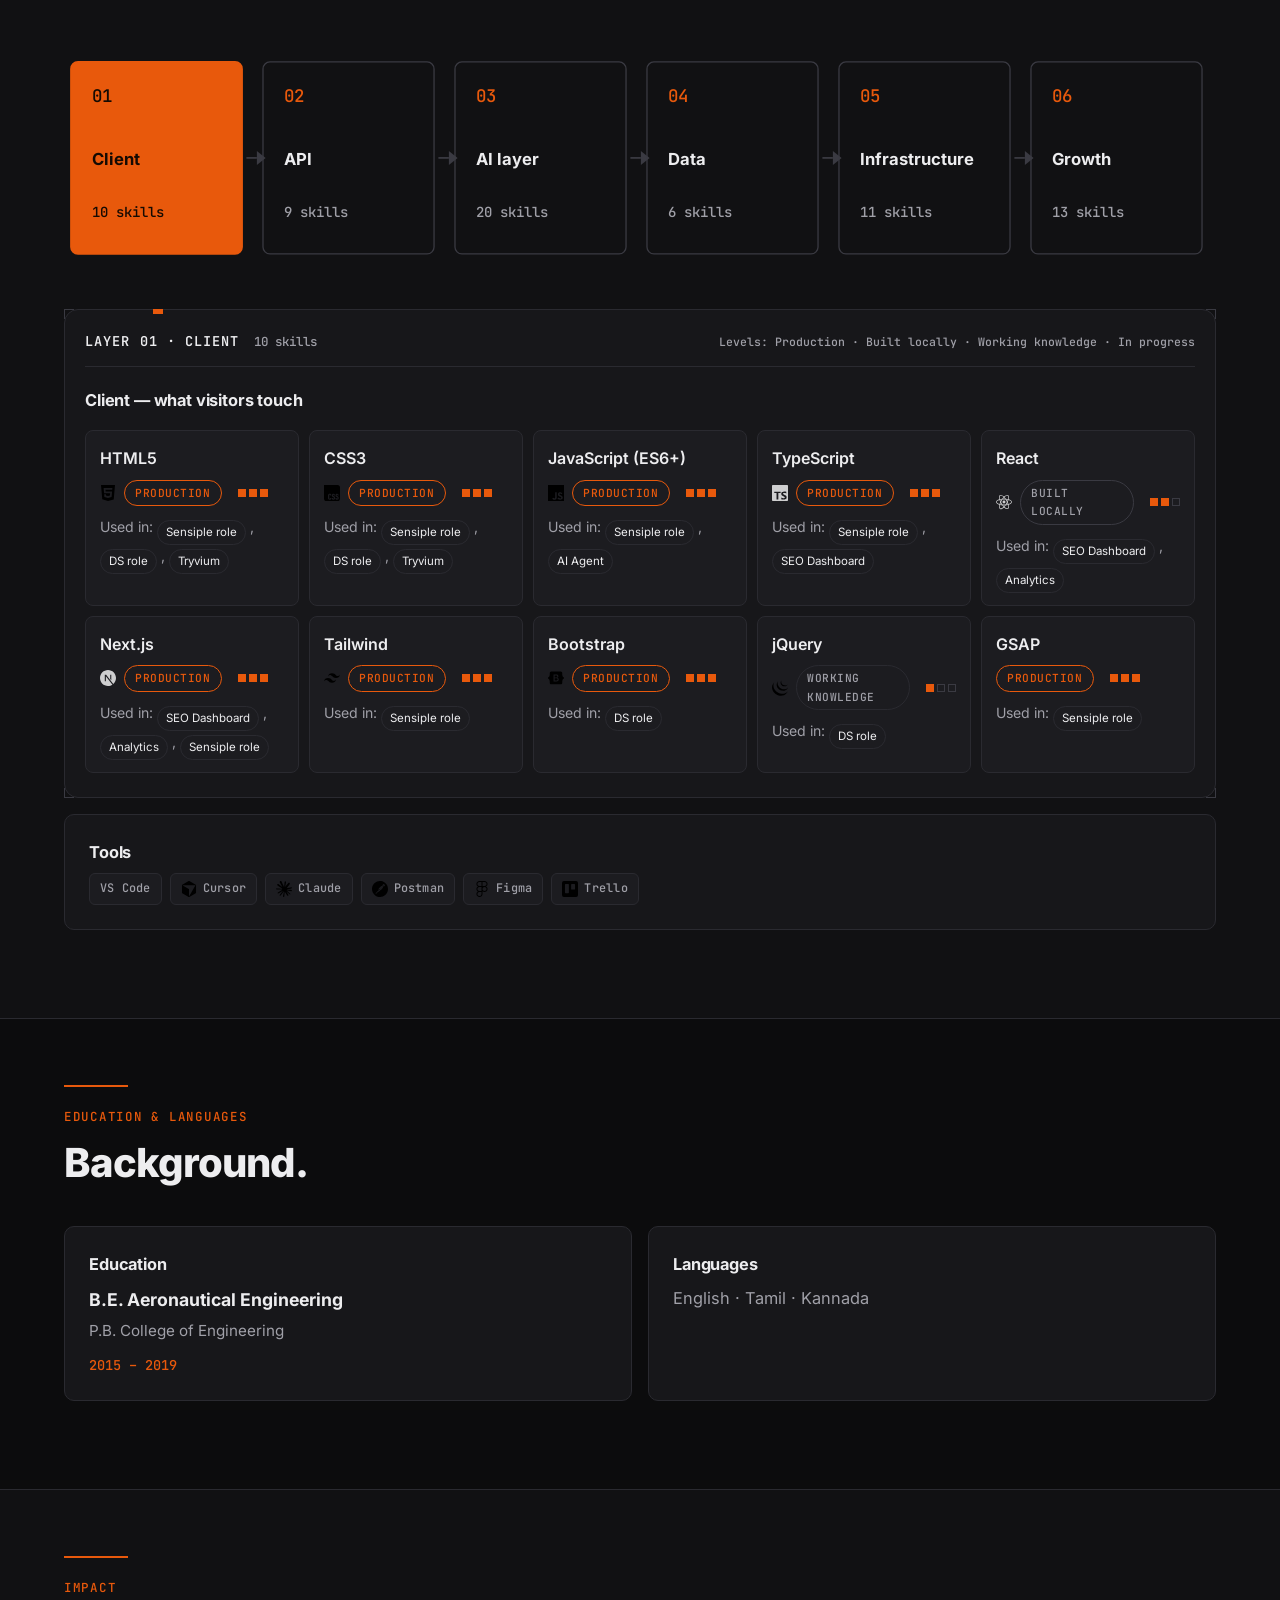
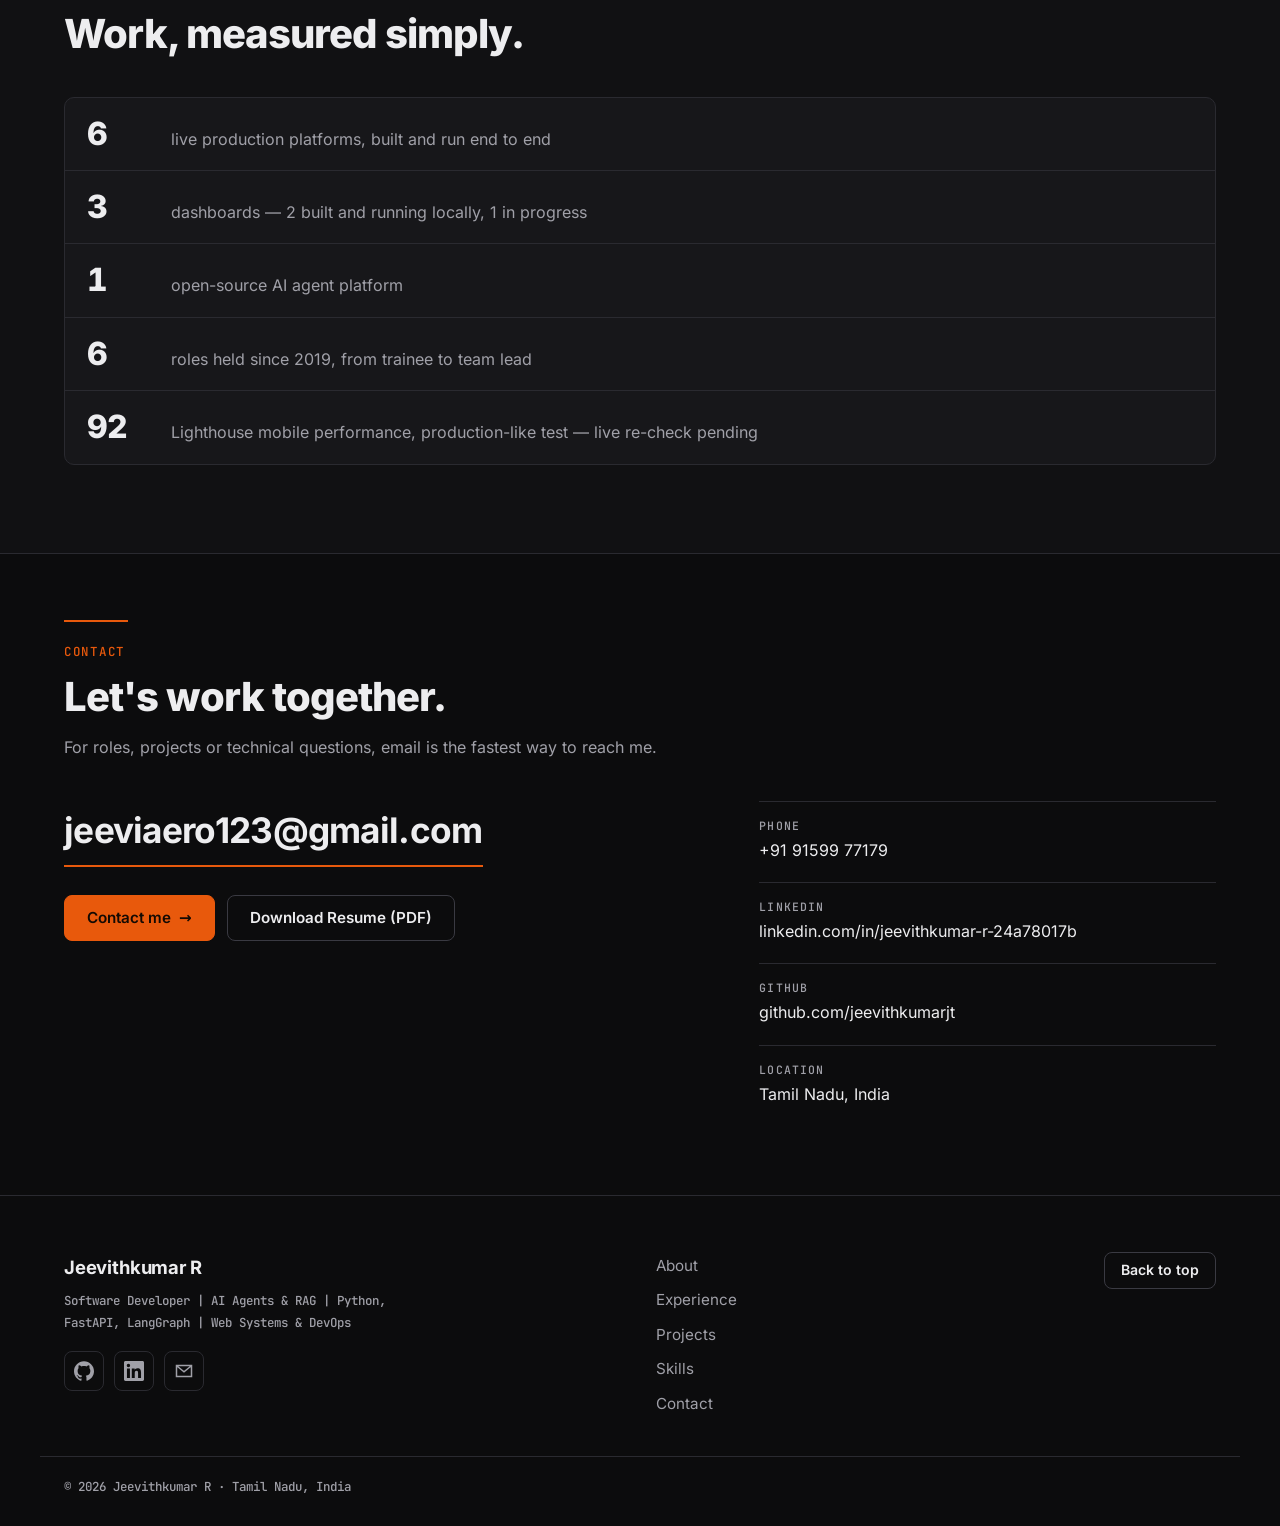
==== commit efec66f5: "Item 8: proof-based skill levels, quinovate chip removed, new impact facts, intern JS from resume" ====
--- a/index.html
+++ b/index.html
@@ -410,7 +410,7 @@
             </div>
             <div class="exp-body">
               <ul>
-                <li>Built client sites in HTML and CSS; learned digital marketing basics.</li>
+                <li>Built client sites in HTML, CSS and JavaScript; learned digital marketing basics.</li>
               </ul>
               <ul class="chips exp-chips">
                 <li>HTML5</li><li>CSS3</li>
@@ -701,9 +701,6 @@
               <div><dt>Solution</dt><dd>A custom build, deployed and maintained by me and my team.</dd></div>
               <div><dt>Result</dt><dd>A live production site under our care.</dd></div>
             </dl>
-            <ul class="chips">
-              <li>Custom build</li>
-            </ul>
             <div class="project-actions">
               <a class="btn btn-primary btn-sm" href="https://quinovate.ai" target="_blank" rel="noopener noreferrer">Visit live site <span class="btn-arrow" aria-hidden="true">→</span></a>
             </div>
@@ -959,24 +956,28 @@
         <p class="section-label reveal">Impact</p>
         <h2 class="section-title mask-context" id="impactTitle"><span class="mask-line"><span class="mask-inner">Work, measured simply.</span></span></h2>
 
-        <dl class="stats stats-impact reveal" id="impactStats">
-          <div class="stat">
-            <dt class="stat-label">Years experience</dt>
-            <dd class="stat-value"><span class="count" data-count="3" data-suffix="+">3+</span></dd>
-          </div>
-          <div class="stat">
-            <dt class="stat-label">Websites shipped</dt>
-            <dd class="stat-value"><span class="count" data-count="50" data-suffix="+">50+</span></dd>
-          </div>
-          <div class="stat">
-            <dt class="stat-label">Production platforms</dt>
-            <dd class="stat-value"><span class="count" data-count="6" data-suffix="">6</span></dd>
-          </div>
-          <div class="stat">
-            <dt class="stat-label">Team size</dt>
-            <dd class="stat-value"><span class="count" data-count="5" data-suffix="">5</span></dd>
-          </div>
-        </dl>
+        <ul class="impact-list reveal" id="impactStats">
+          <li class="impact-row">
+            <span class="impact-num">6</span>
+            <span class="impact-label">live production platforms, built and run end to end</span>
+          </li>
+          <li class="impact-row">
+            <span class="impact-num">3</span>
+            <span class="impact-label">dashboards — 2 built and running locally, 1 in progress</span>
+          </li>
+          <li class="impact-row">
+            <span class="impact-num">1</span>
+            <span class="impact-label">open-source AI agent platform</span>
+          </li>
+          <li class="impact-row">
+            <span class="impact-num">6</span>
+            <span class="impact-label">roles held since 2019, from trainee to team lead</span>
+          </li>
+          <li class="impact-row">
+            <span class="impact-num">92</span>
+            <span class="impact-label">Lighthouse mobile performance, production-like test — live re-check pending</span>
+          </li>
+        </ul>
       </div>
     </section>
 
--- a/css/style.css
+++ b/css/style.css
@@ -1513,6 +1513,33 @@
 
 /* ---------- Impact ---------- */
 .stats-impact { margin-top: 40px; }
+.impact-list {
+  list-style: none;
+  margin: 40px 0 0;
+  padding: 0;
+  background: var(--surface);
+  border: 1px solid var(--border);
+  border-radius: 10px;
+  overflow: hidden;
+}
+.impact-row {
+  display: flex;
+  align-items: baseline;
+  gap: 18px;
+  padding: 18px 22px;
+  border-top: 1px solid var(--border);
+}
+.impact-row:first-child { border-top: 0; }
+.impact-num {
+  flex: none;
+  min-width: 3ch;
+  font-size: 2rem;
+  font-weight: 800;
+  letter-spacing: -0.02em;
+  line-height: 1.1;
+  font-variant-numeric: tabular-nums;
+}
+.impact-label { color: var(--text-muted); }
 
 /* ---------- Project media button + migration note ---------- */
 .media-btn {
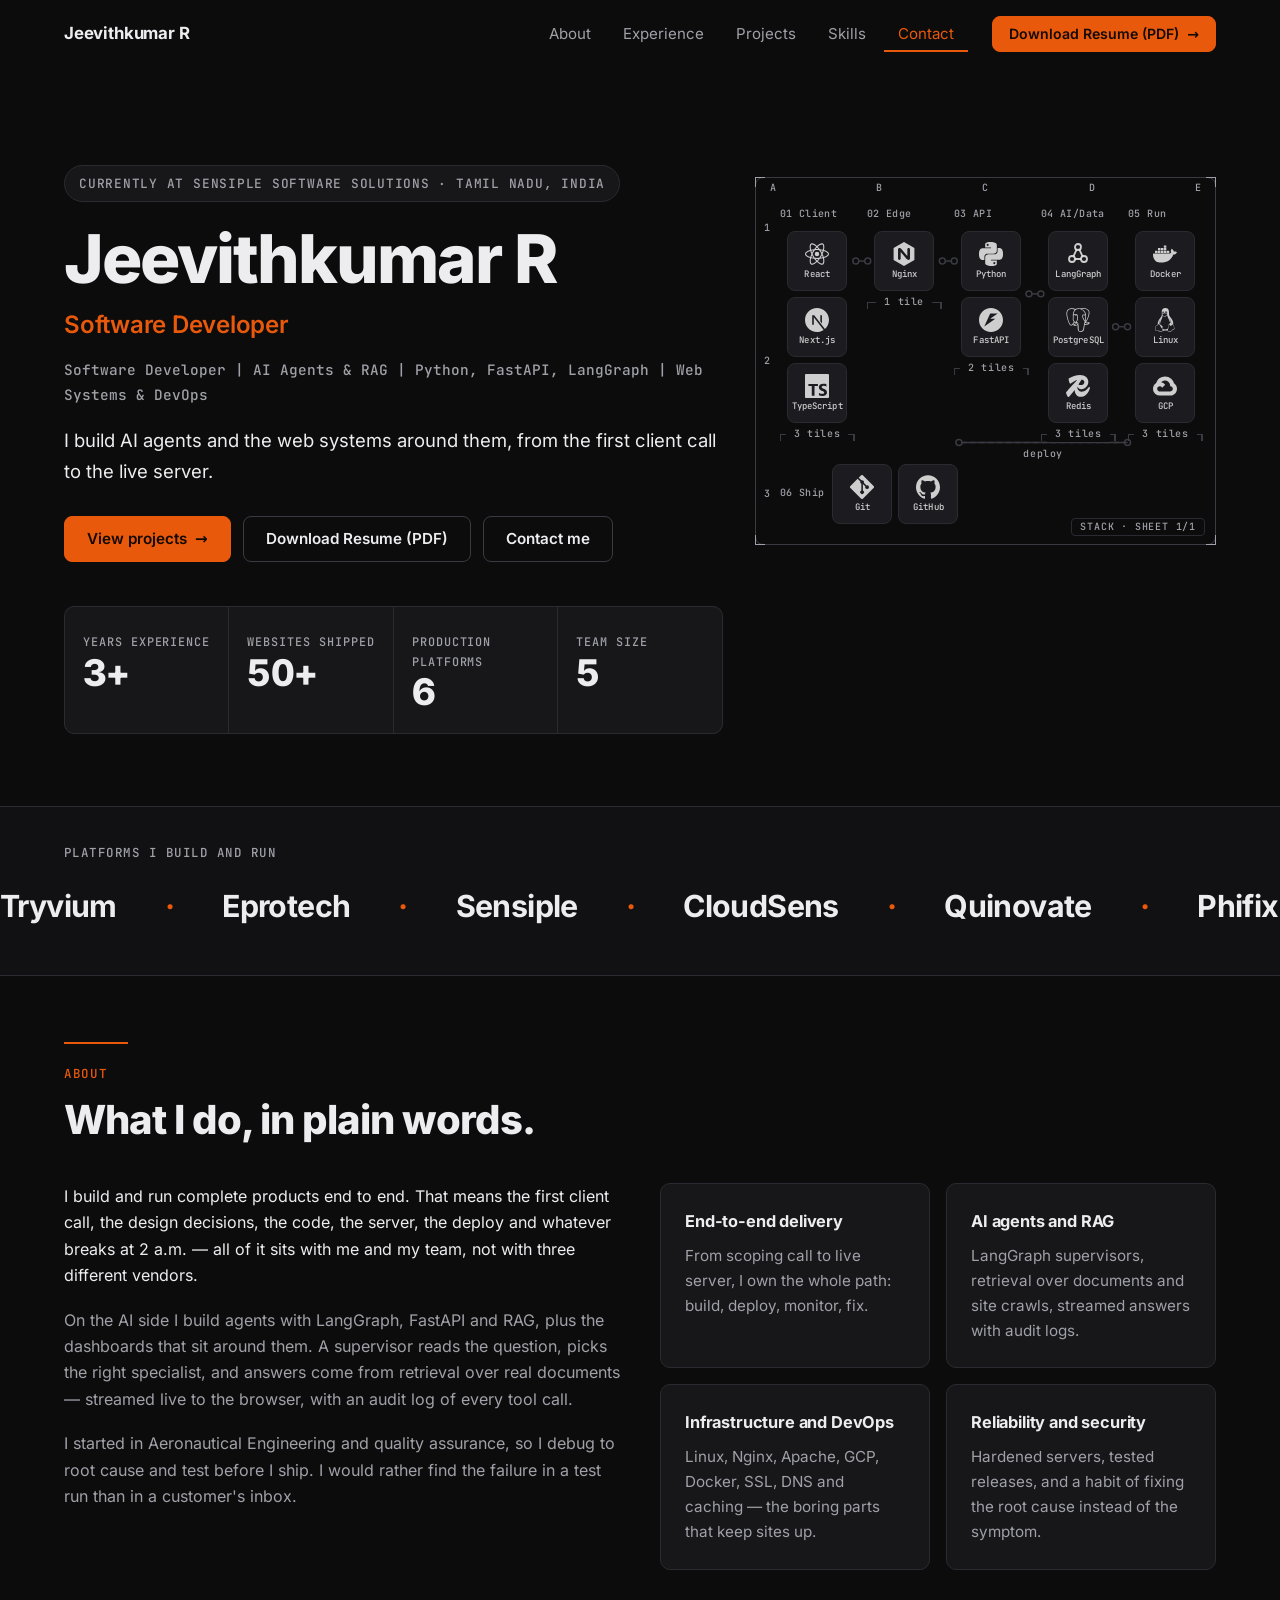
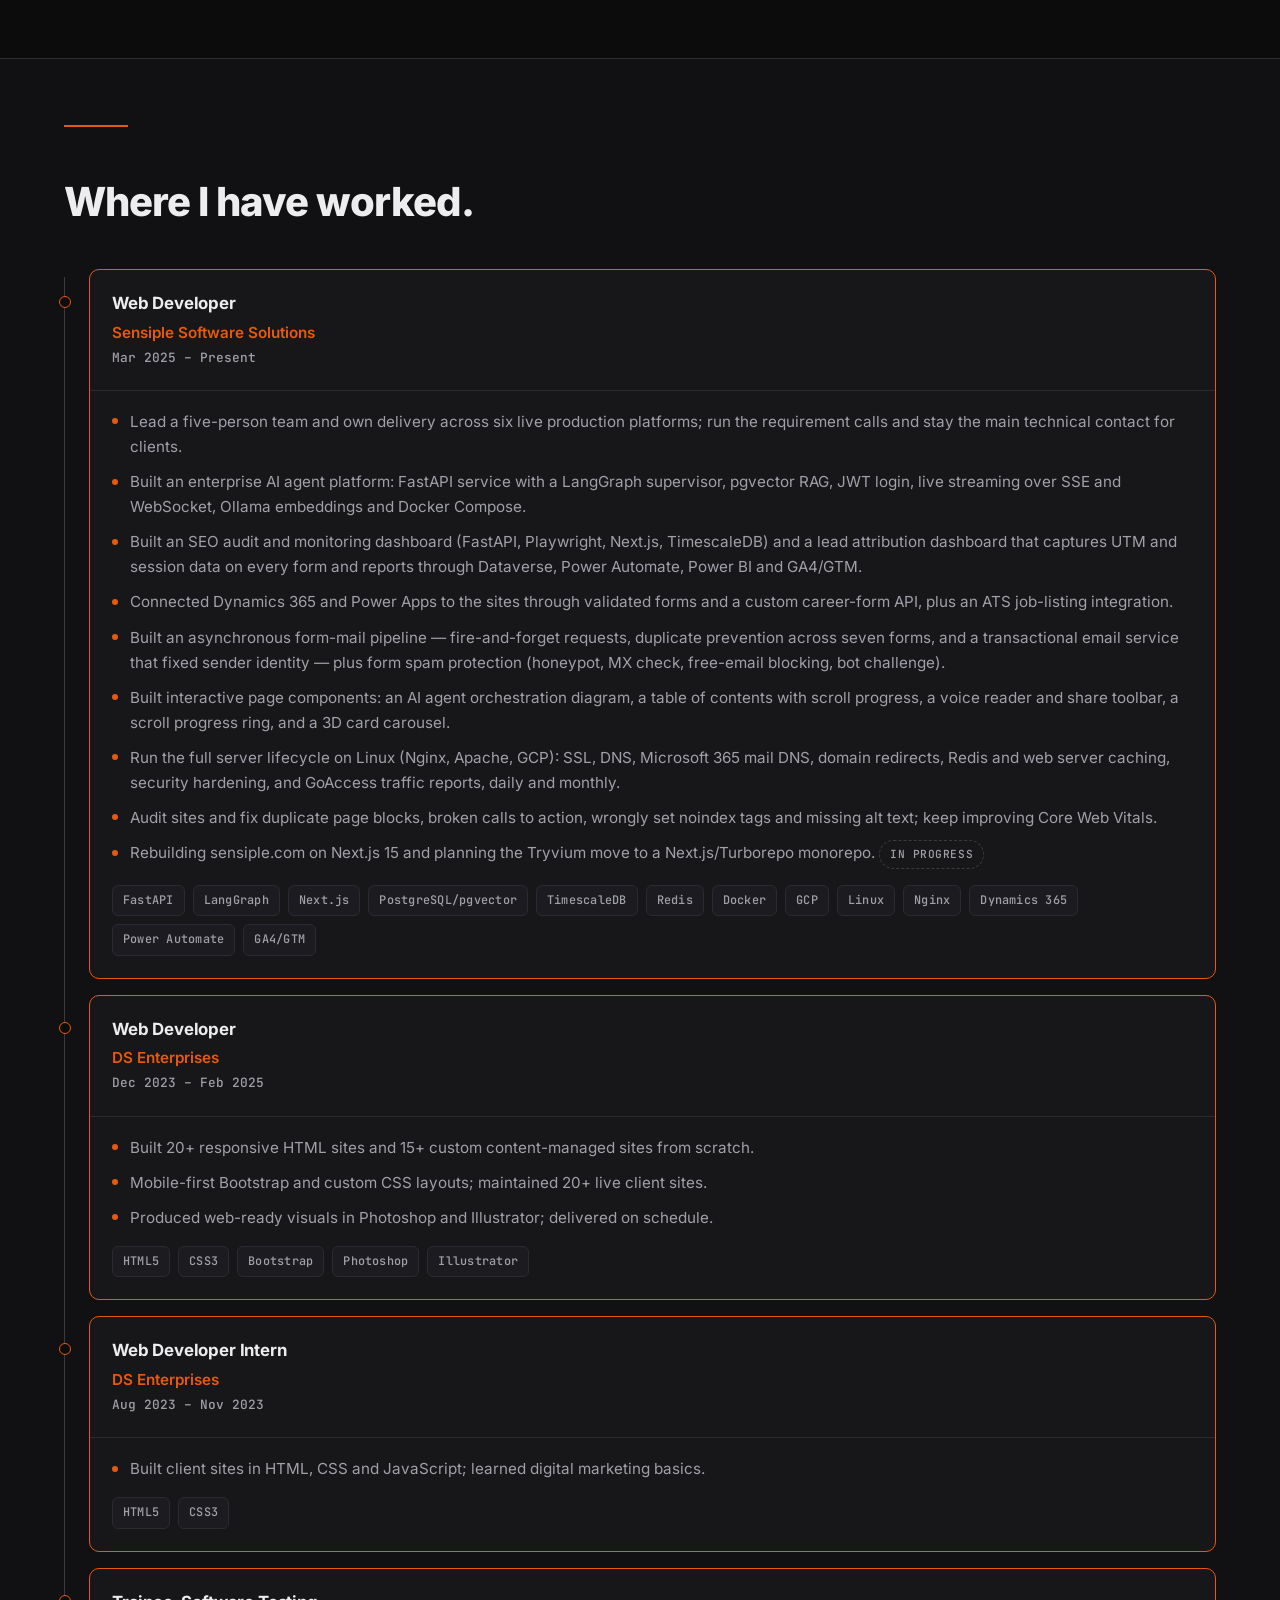
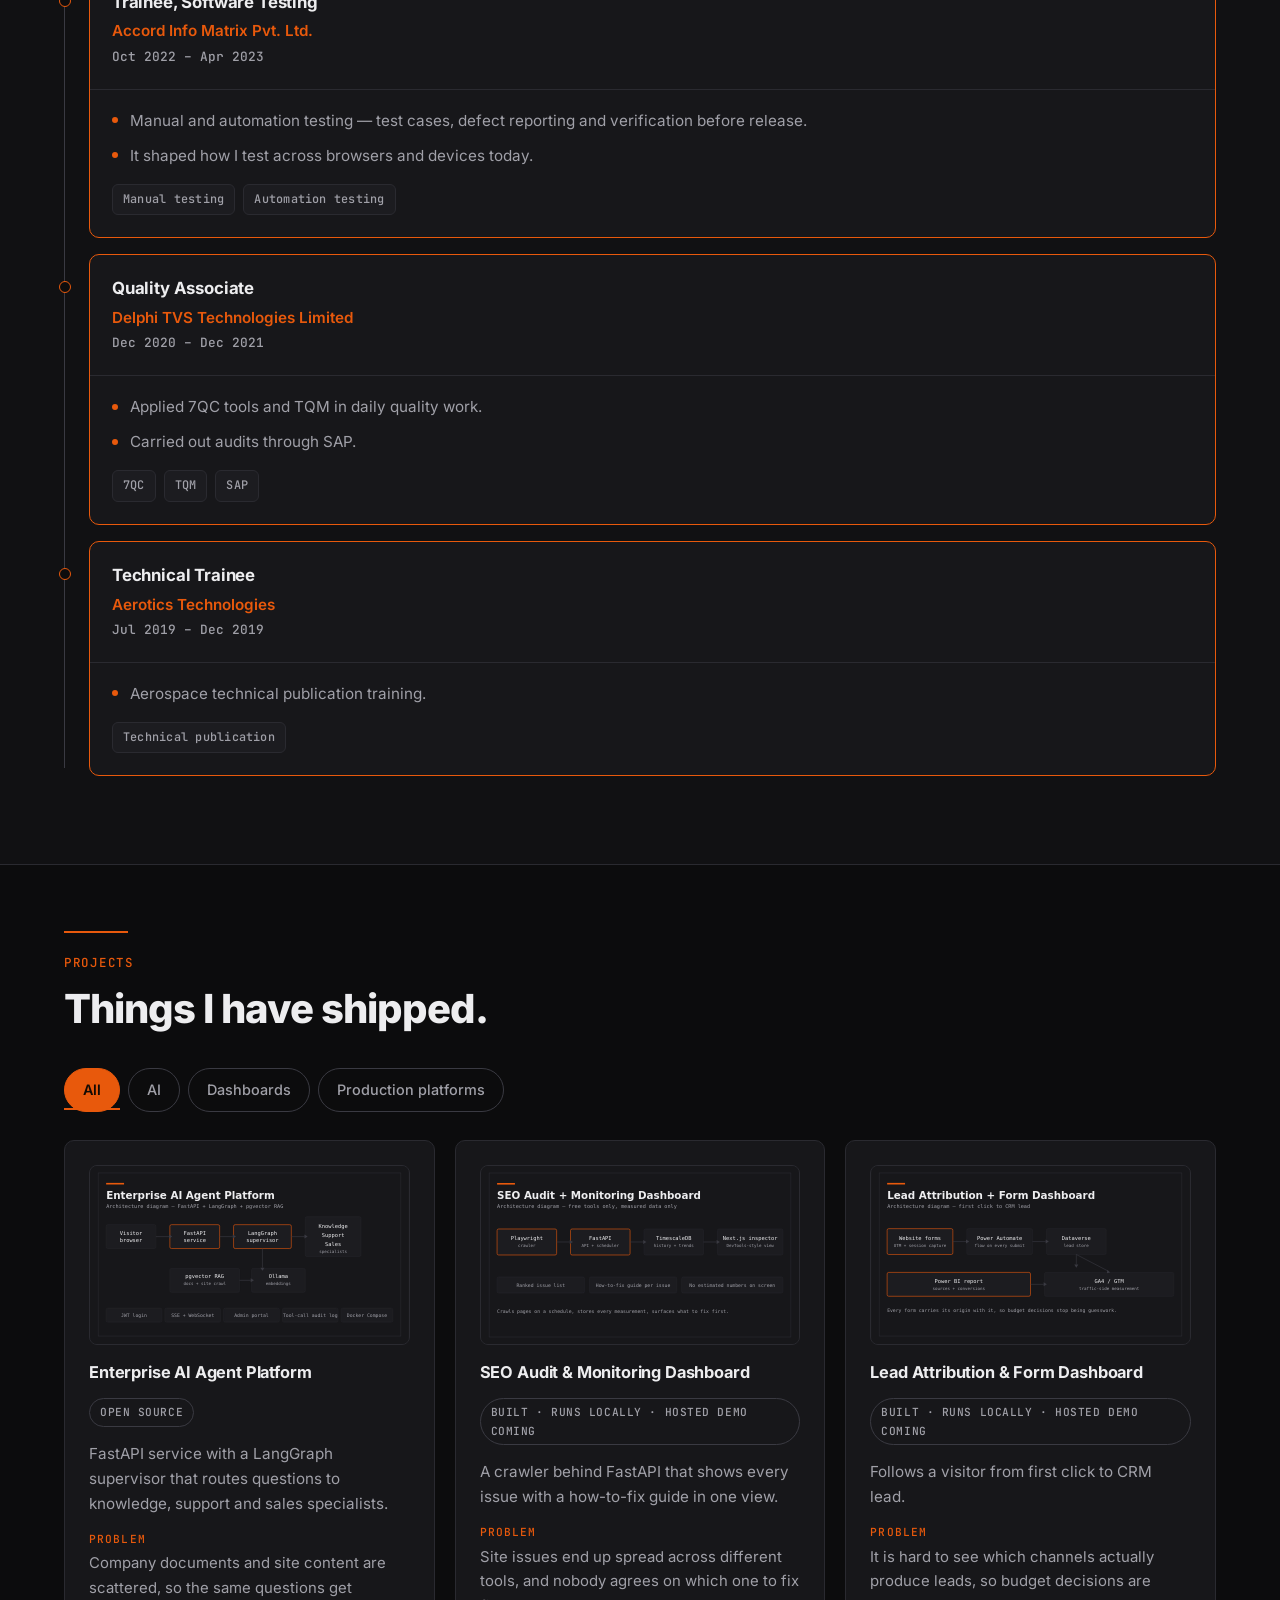
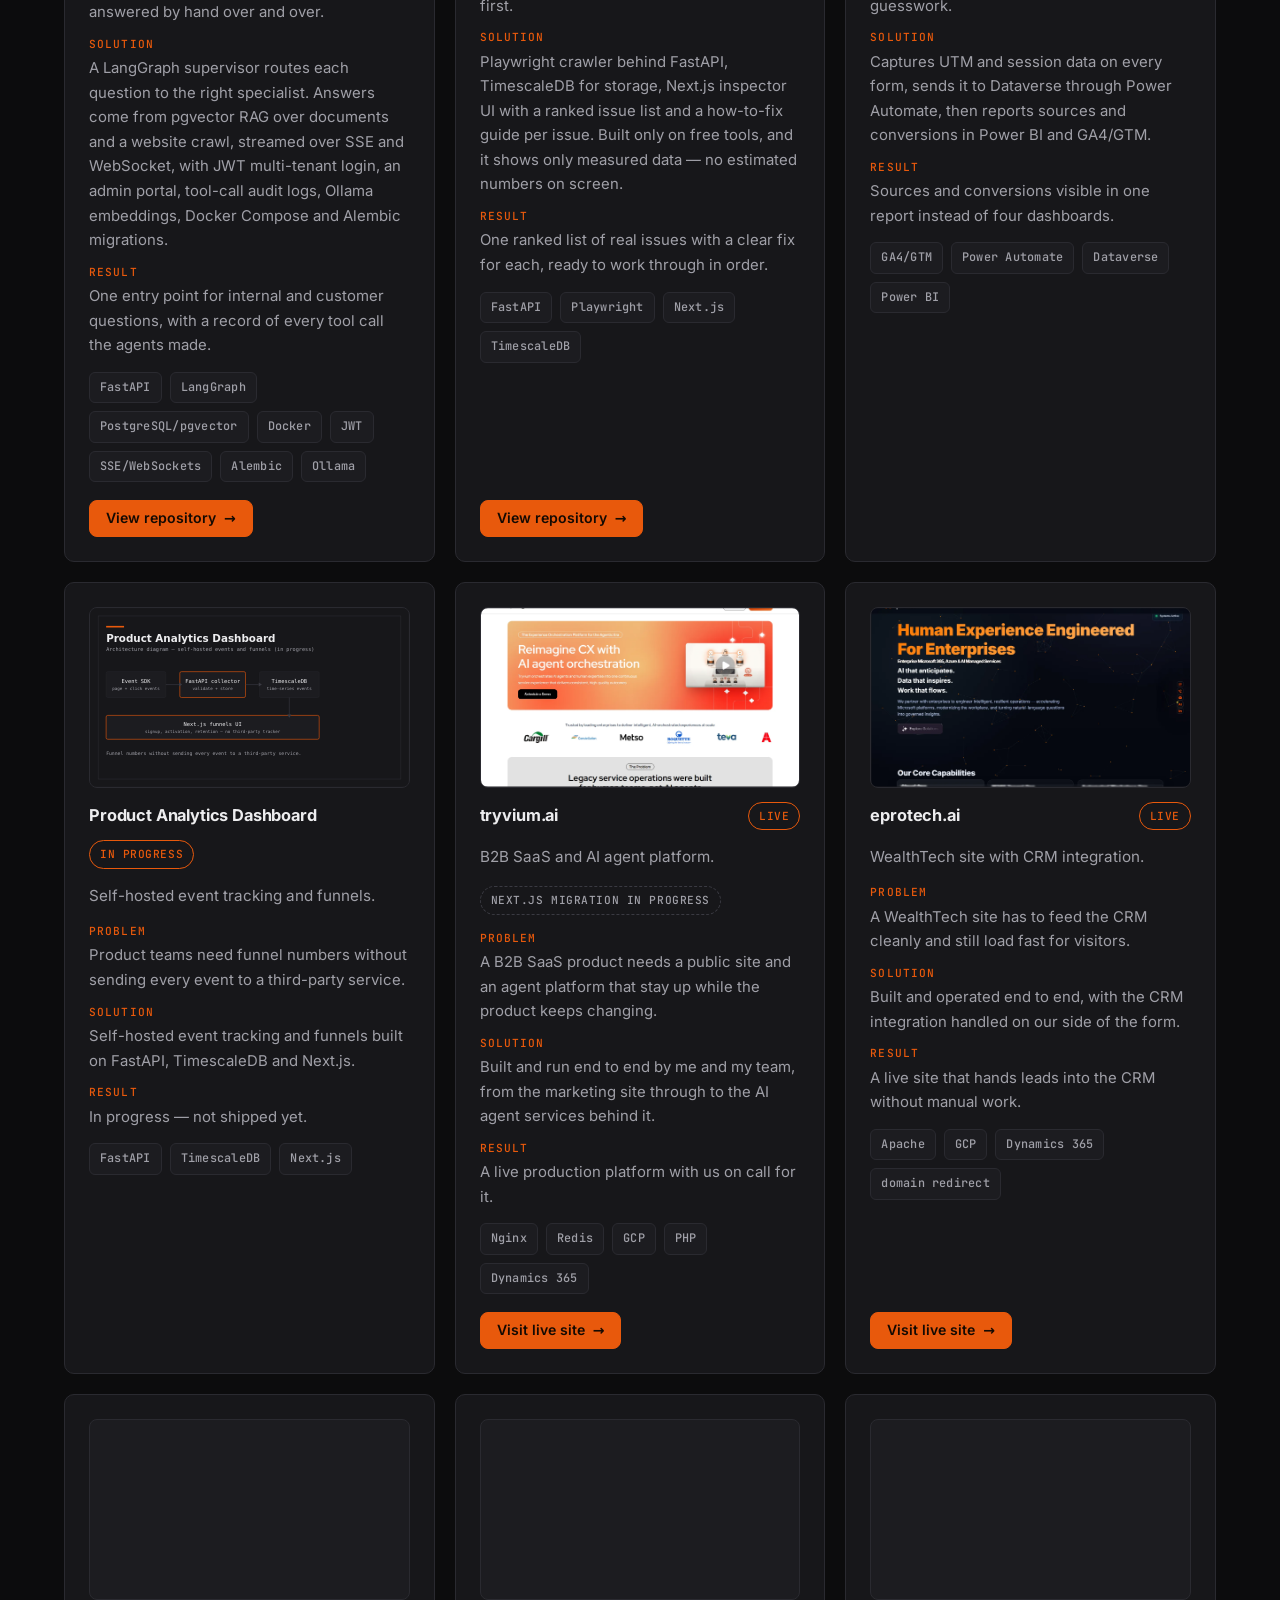
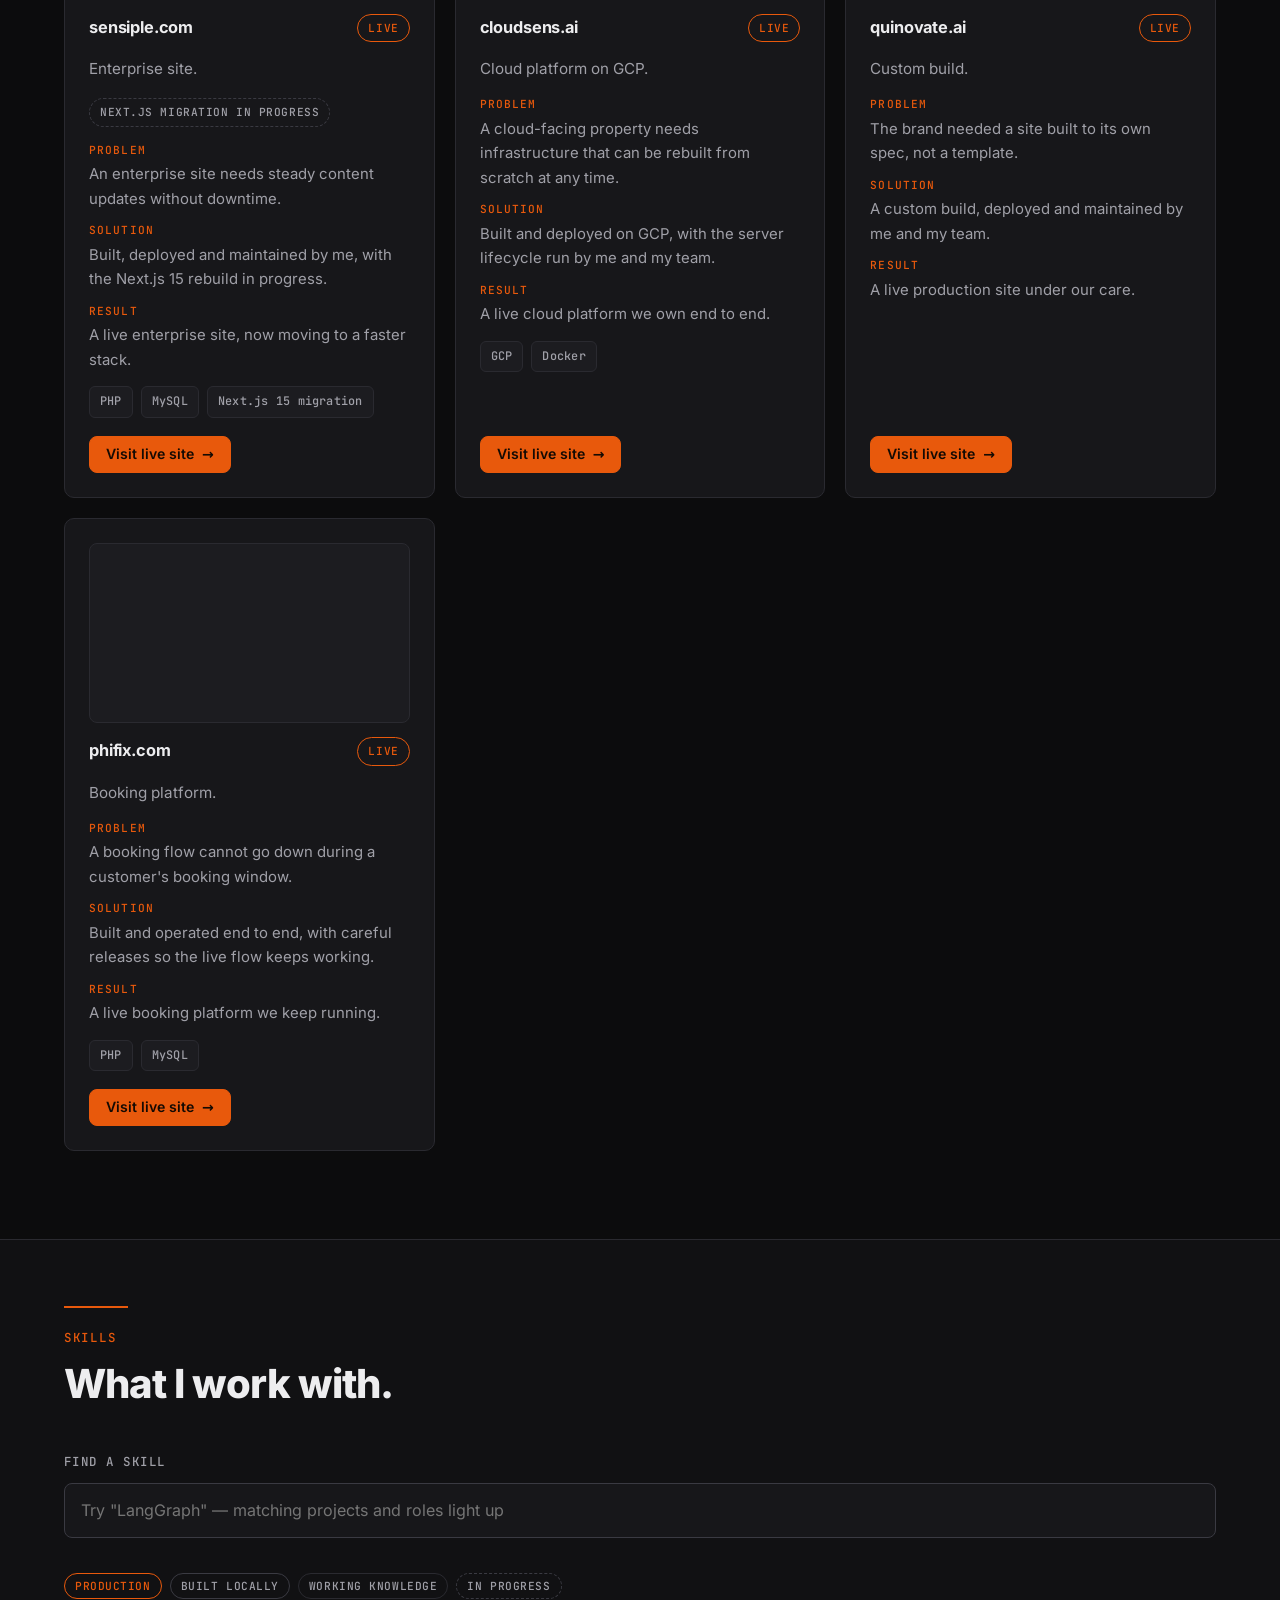
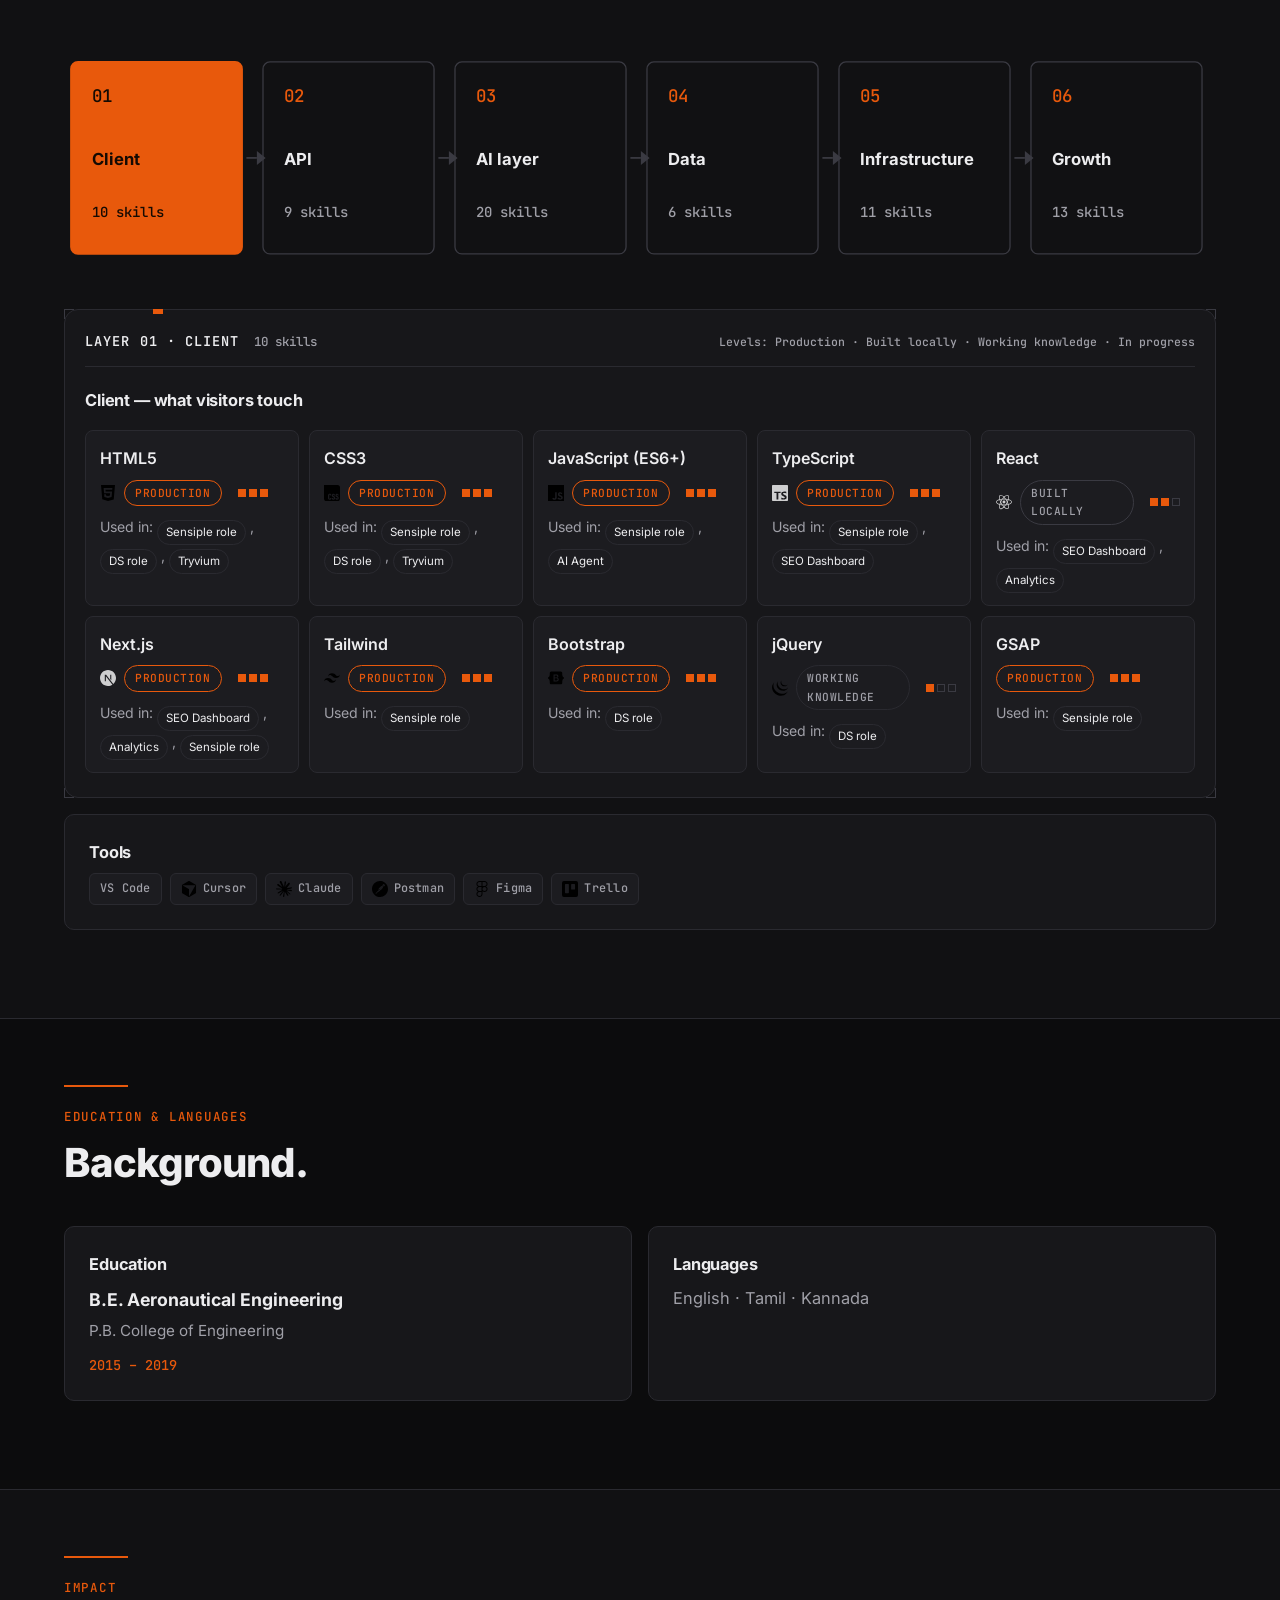
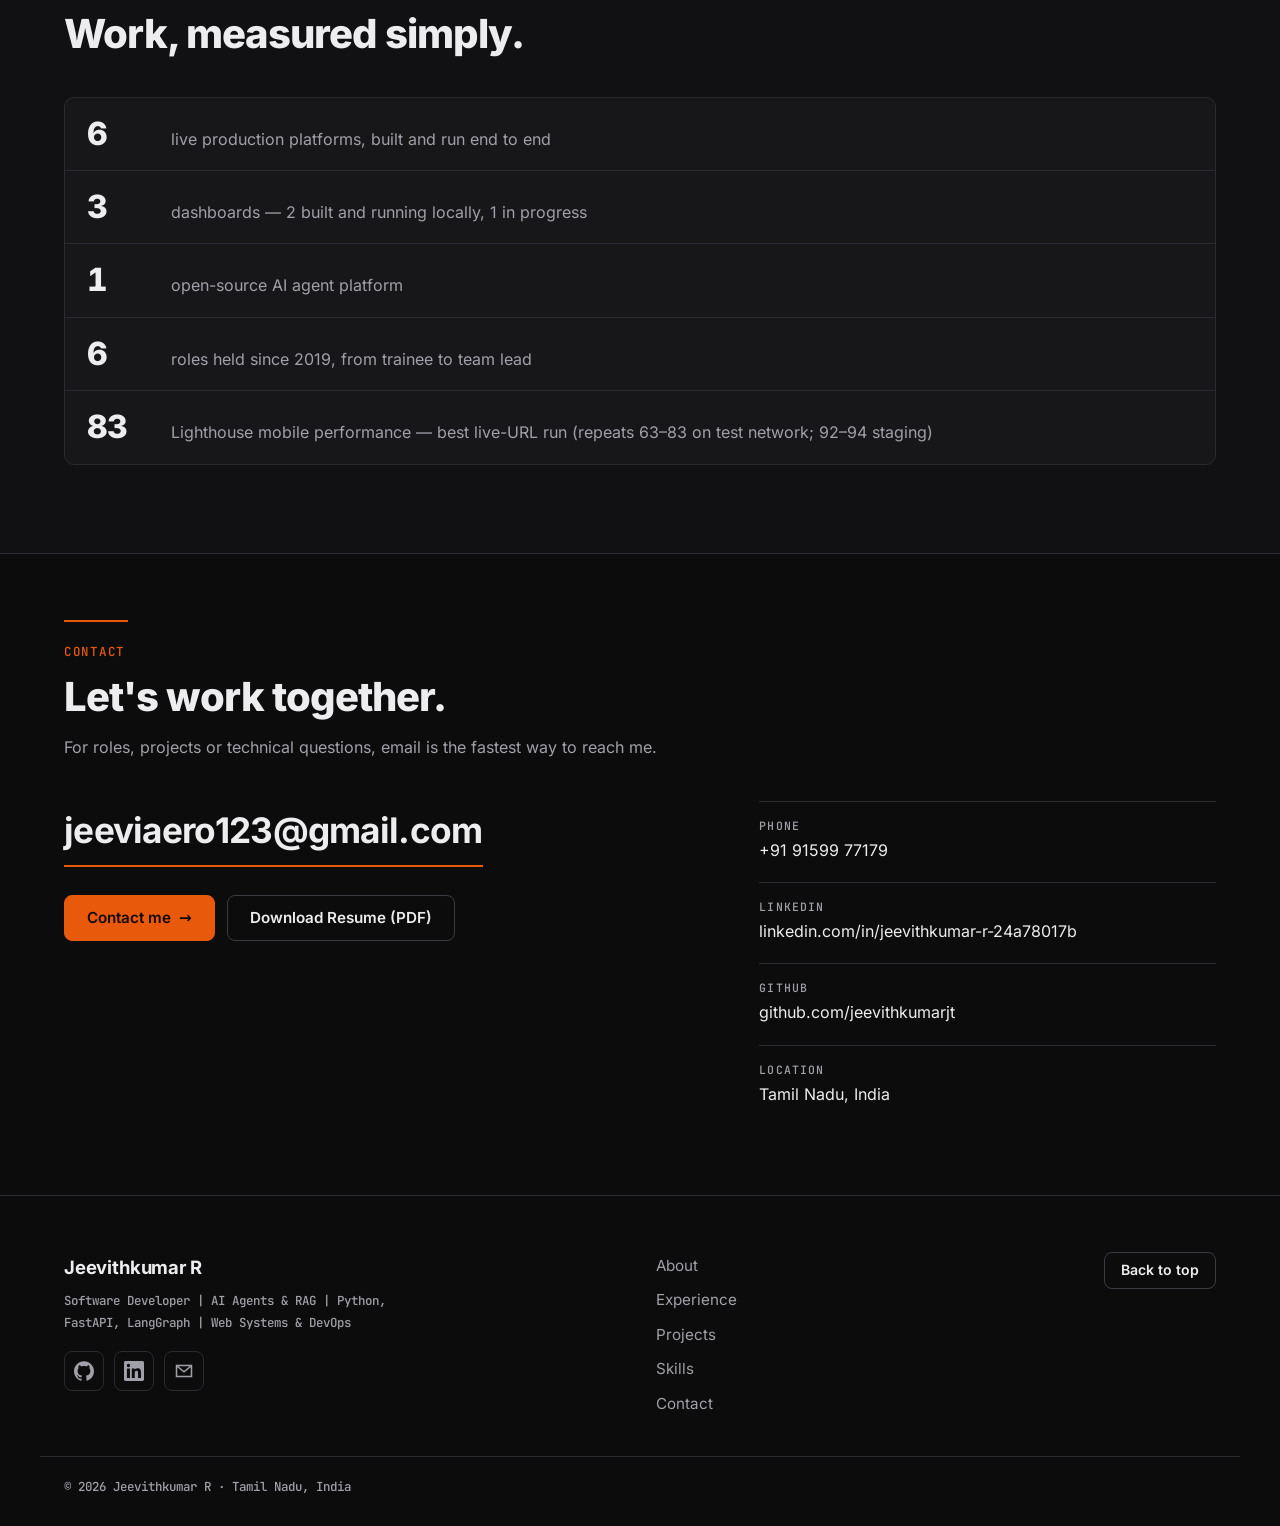
==== commit d8110107: "Item 10: audit wording fixes, honest live Lighthouse number in Impact" ====
--- a/index.html
+++ b/index.html
@@ -974,8 +974,8 @@
             <span class="impact-label">roles held since 2019, from trainee to team lead</span>
           </li>
           <li class="impact-row">
-            <span class="impact-num">92</span>
-            <span class="impact-label">Lighthouse mobile performance, production-like test — live re-check pending</span>
+            <span class="impact-num">83</span>
+            <span class="impact-label">Lighthouse mobile performance — best live-URL run (repeats 63–83 on test network; 92–94 staging)</span>
           </li>
         </ul>
       </div>
--- a/css/style.css
+++ b/css/style.css
@@ -1,7 +1,6 @@
 /* ============================================================
    Jeevithkumar R — Portfolio
    Dark neutral base · accent #E8590C · flat surfaces
-   No gradients · no shadows · no blur · no glow
    ============================================================ */
 
 /* Self-hosted fonts: Inter + JetBrains Mono, latin subsets, display=swap */
@@ -1499,7 +1498,7 @@
 
 /* ============================================================
    Portfolio update — experience open, system map, lightbox
-   Flat surfaces only. No gradients, shadows, blur or glow.
+   Flat surfaces only.
    ============================================================ */
 
 [hidden] { display: none !important; }
@@ -1765,7 +1764,7 @@
 
 /* ============================================================
    Item 6 — project cards: hover, filter indicator, transitions
-   Flat only. No gradients, shadows, blur or glow.
+   Flat only.
    ============================================================ */
 .project-card { position: relative; transition: opacity 240ms var(--ease-out); }
 .project-media { position: relative; }
@@ -1842,7 +1841,7 @@
 
 /* ============================================================
    Item 7 — layer tabs as nodes, plate panel, pips, match states
-   Flat only. No gradients, shadows, blur or glow.
+   Flat only.
    ============================================================ */
 .sys-layer rect { fill: transparent; stroke: var(--border-strong); }
 .sys-layer:hover rect { stroke: var(--text); }
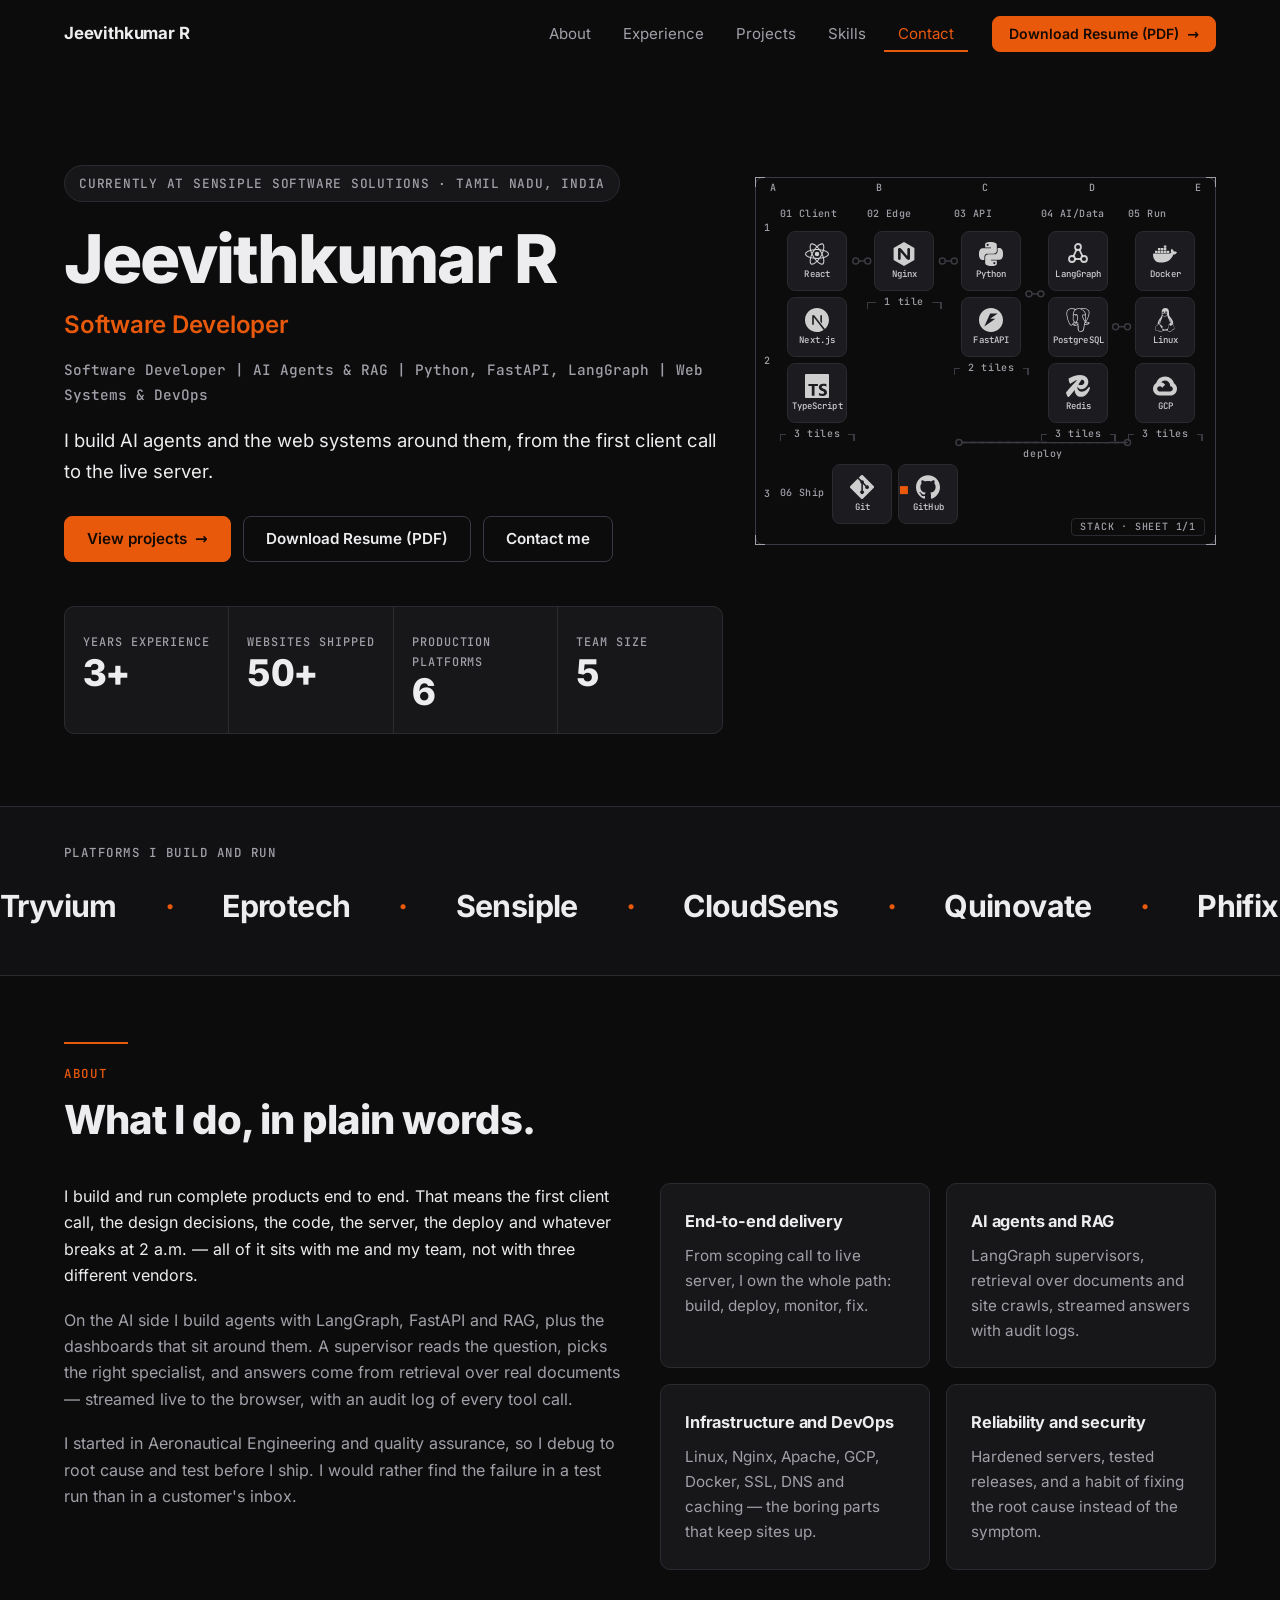
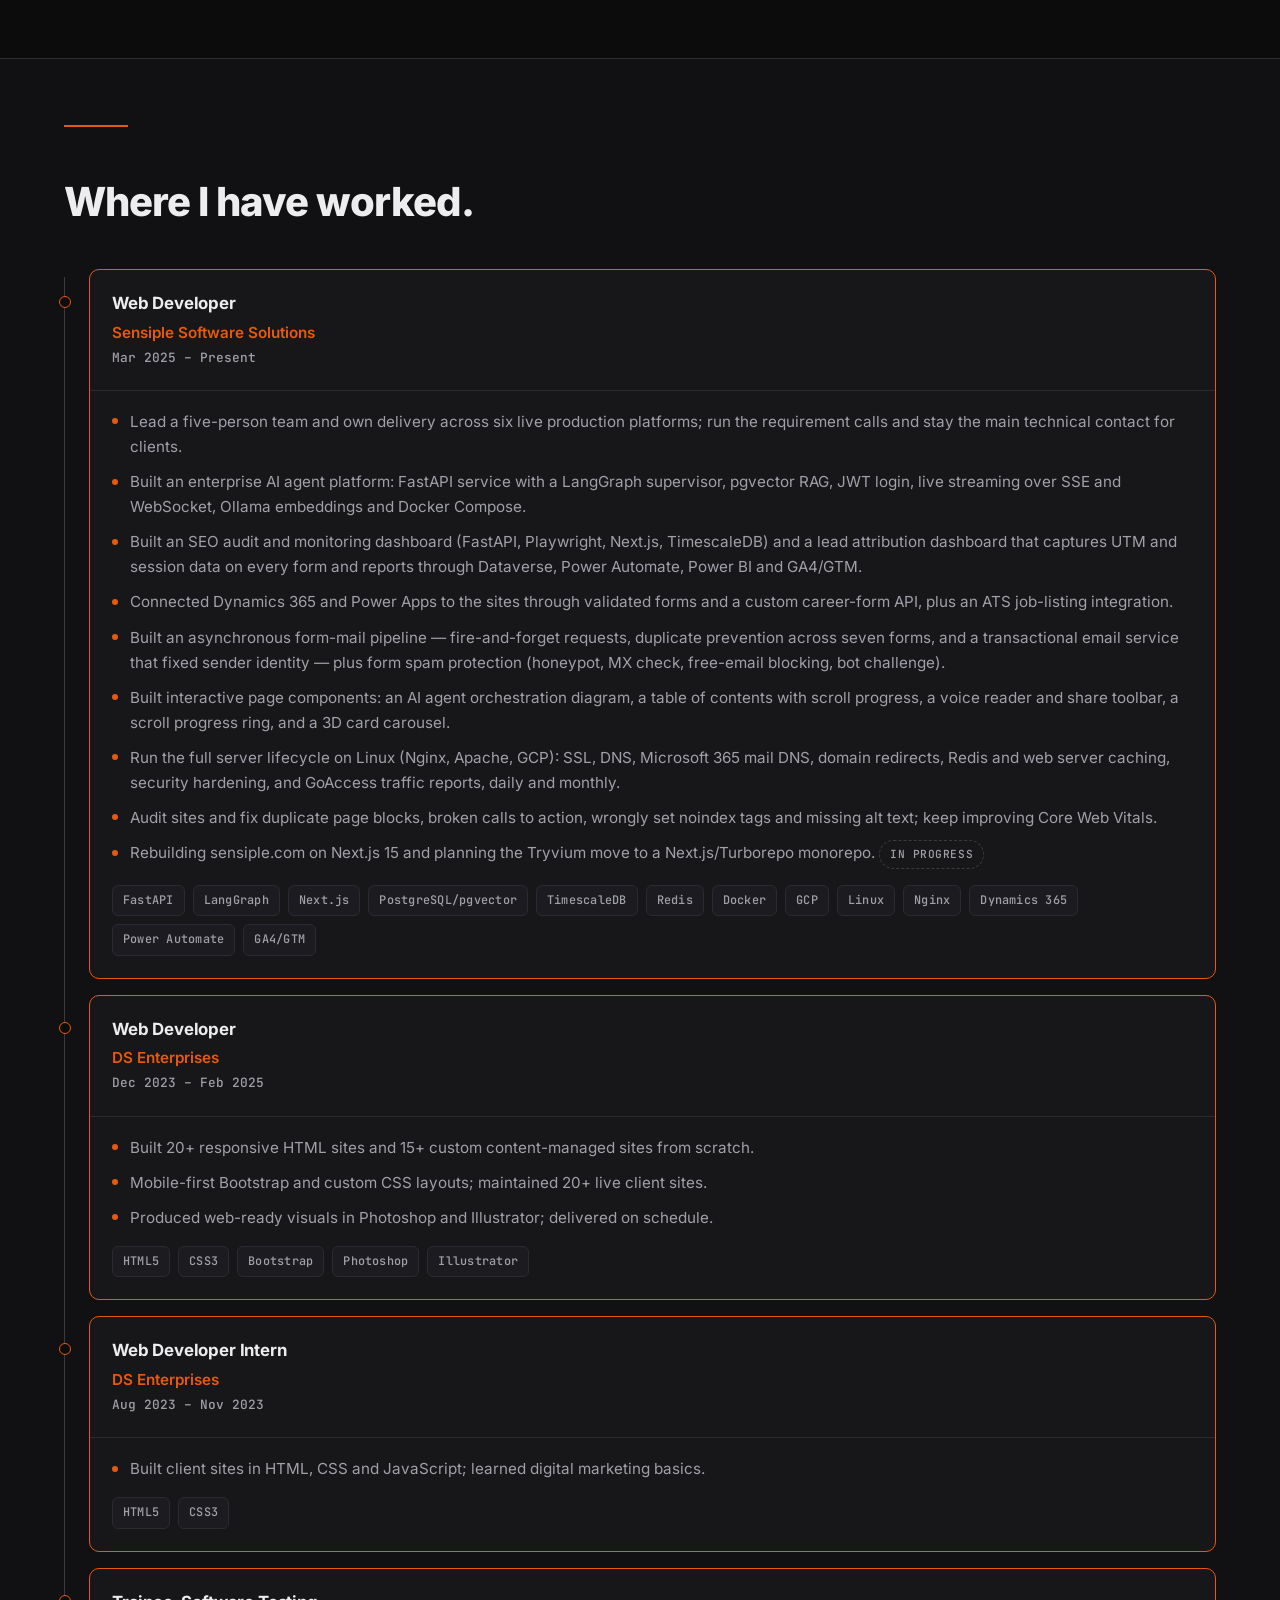
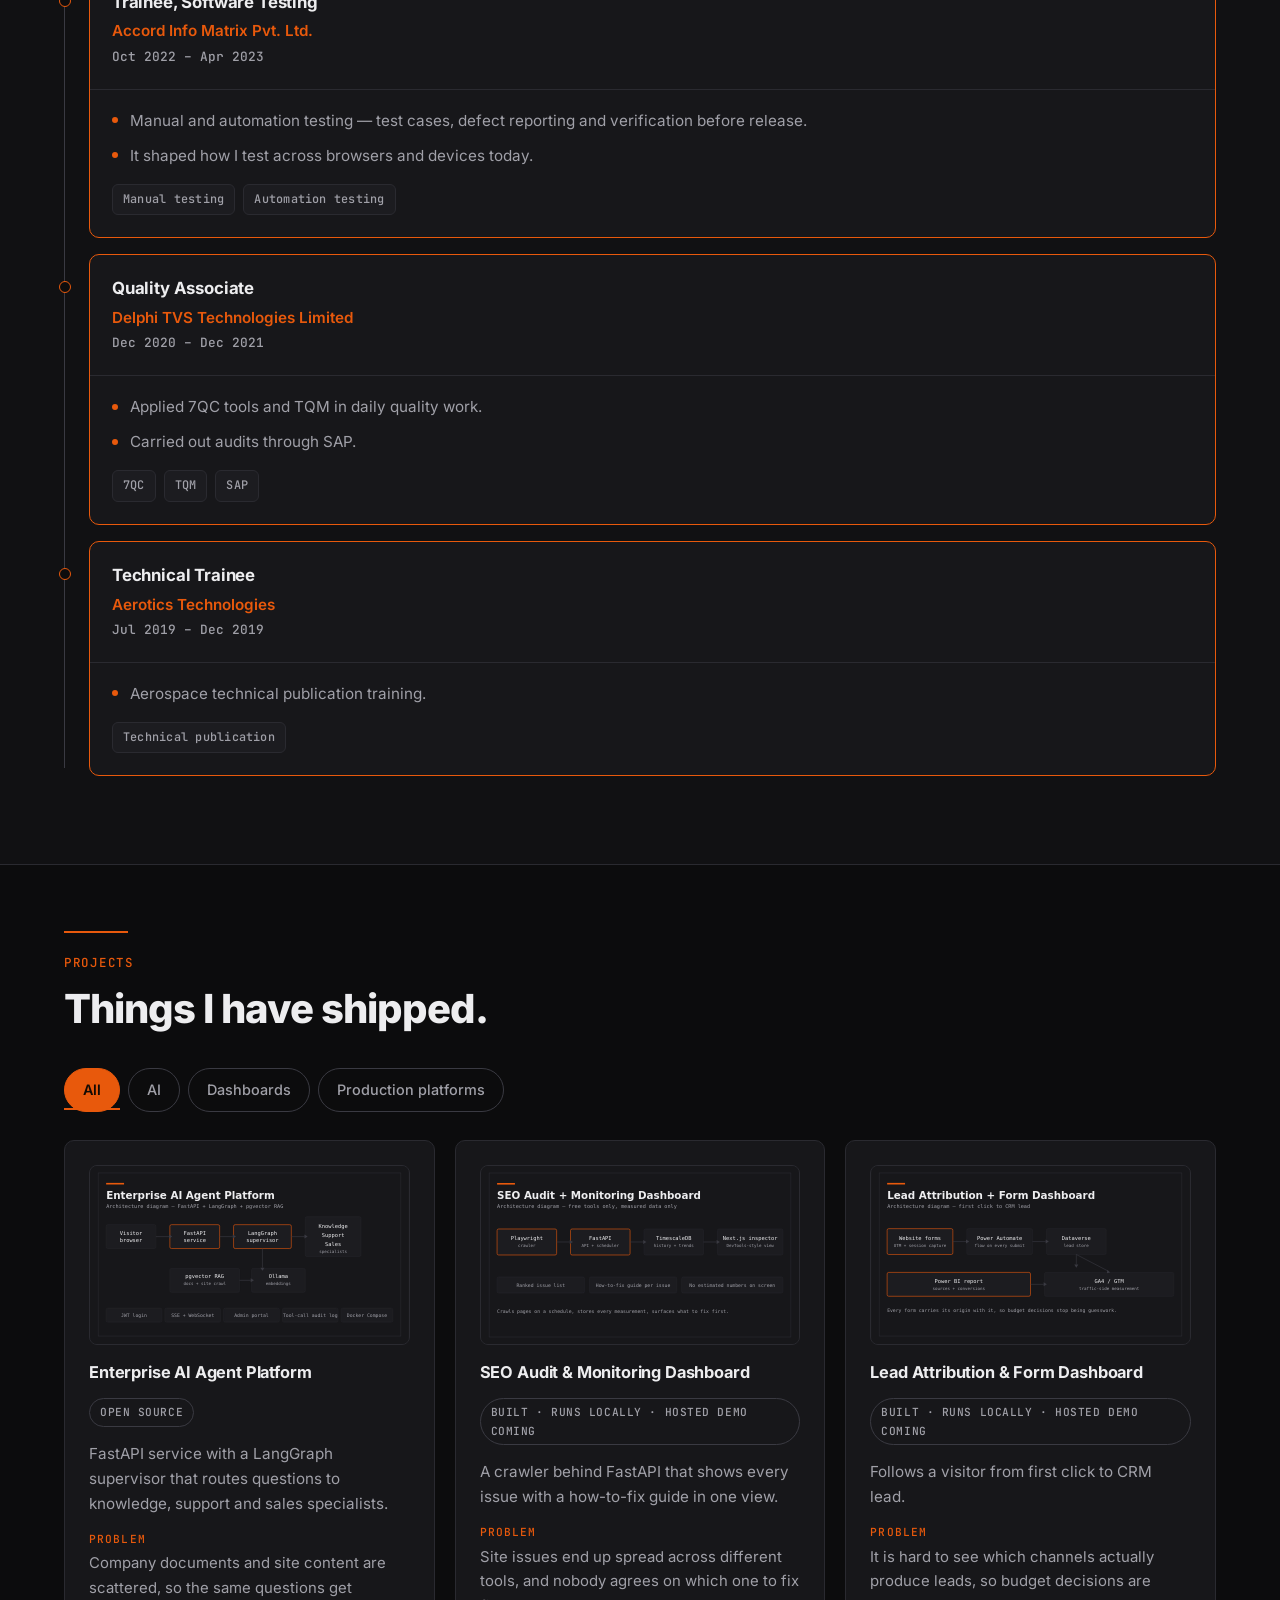
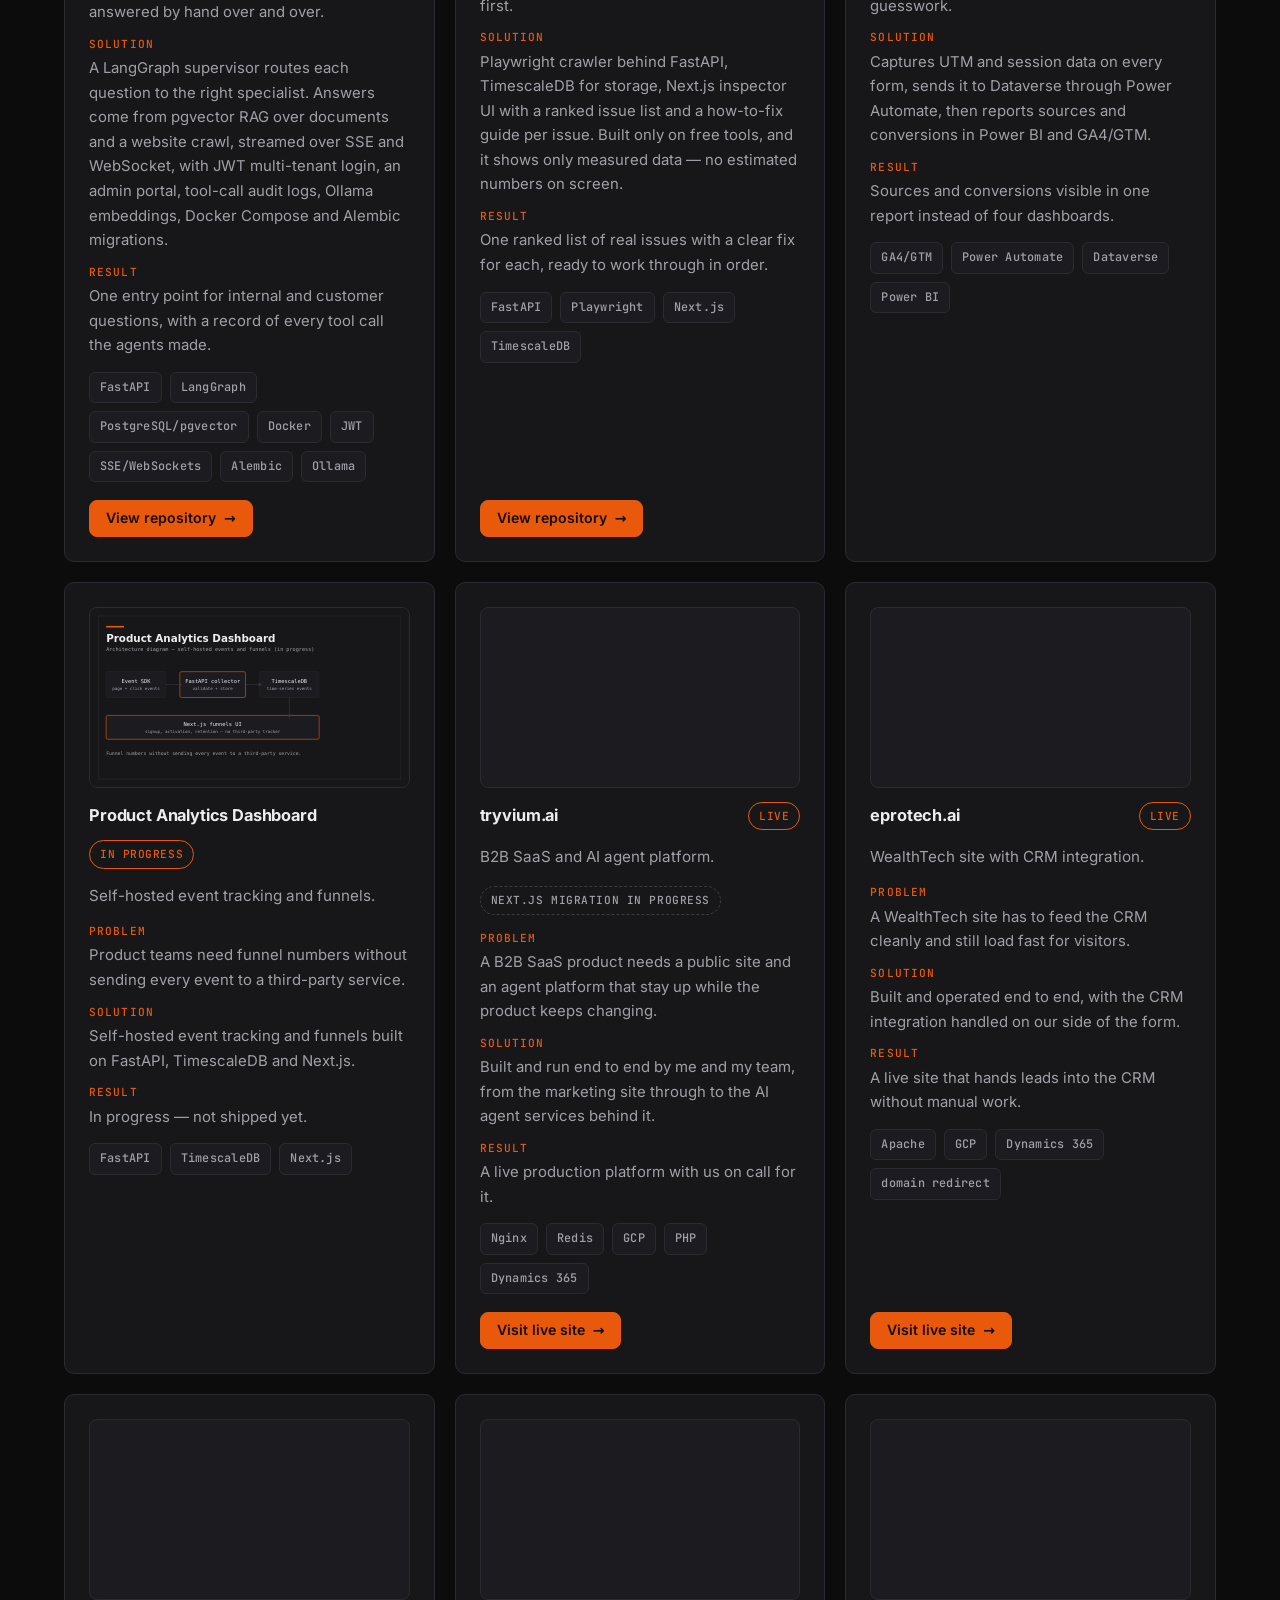
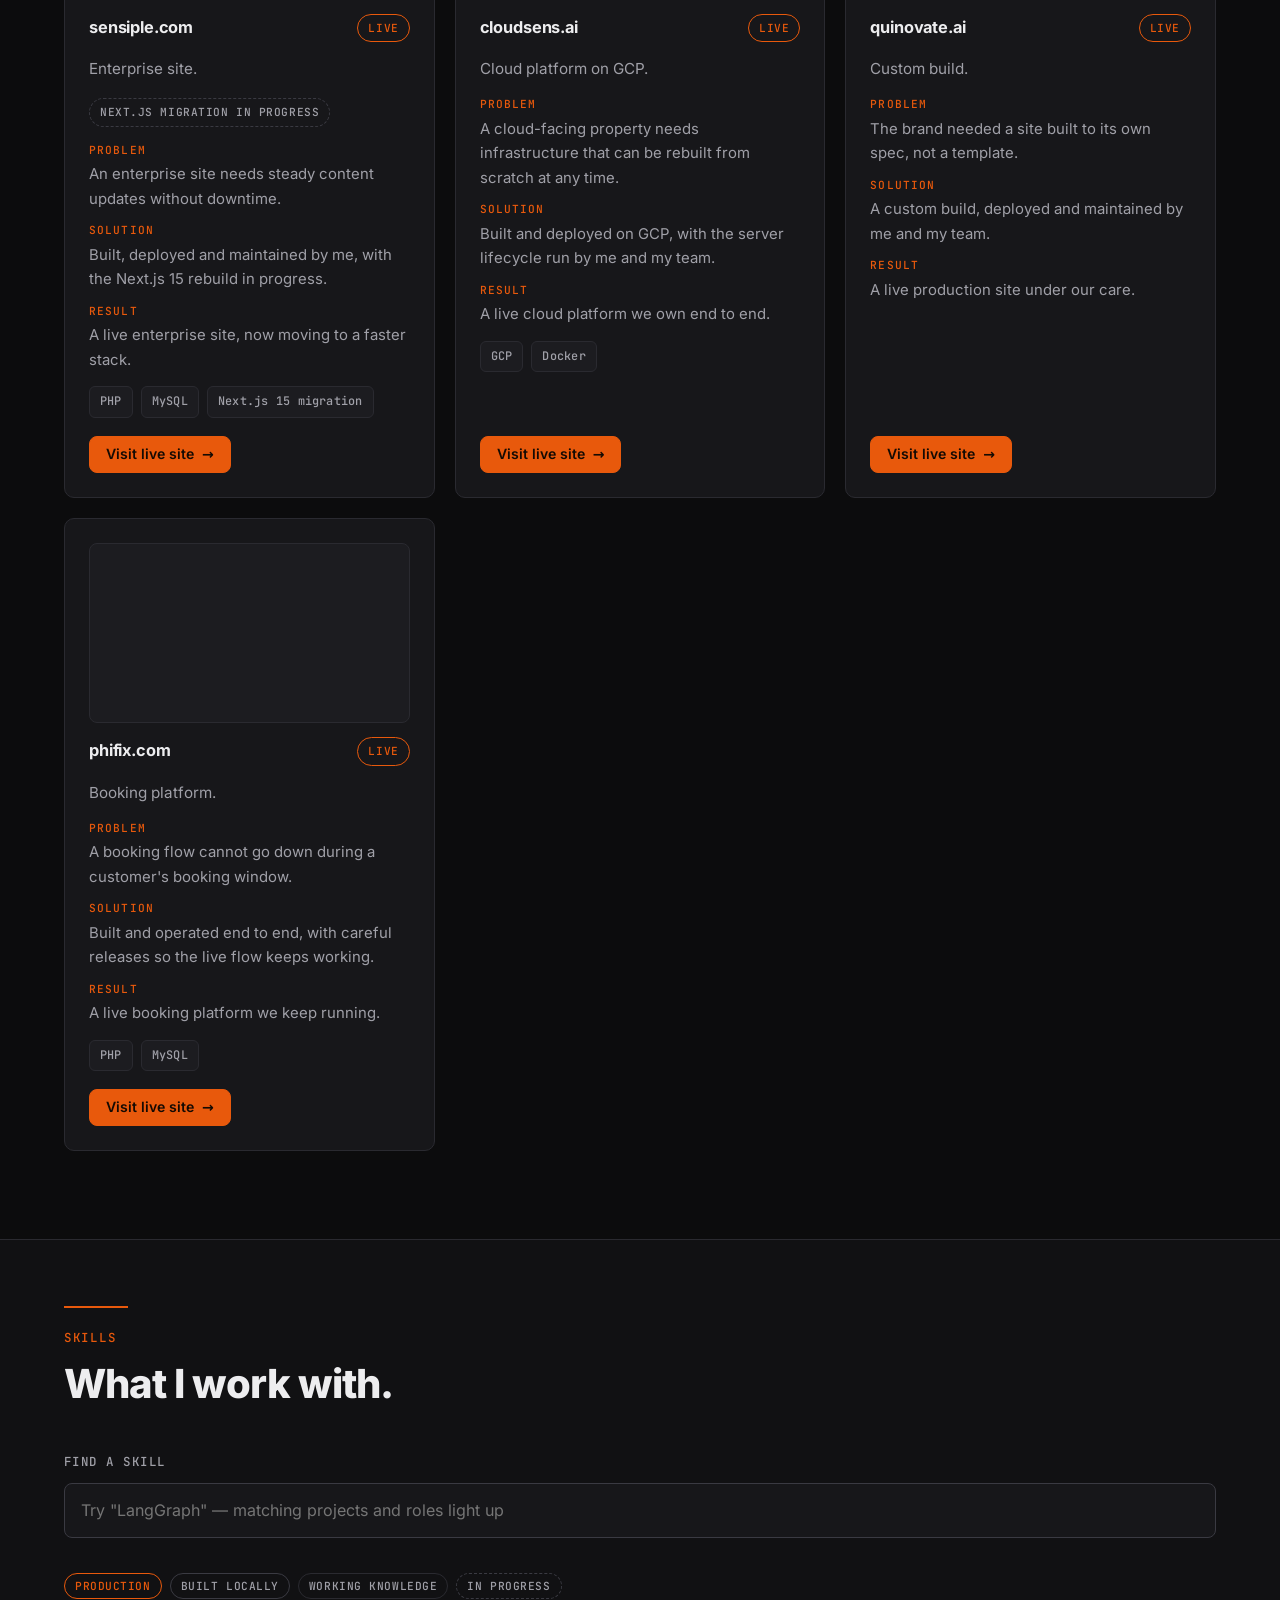
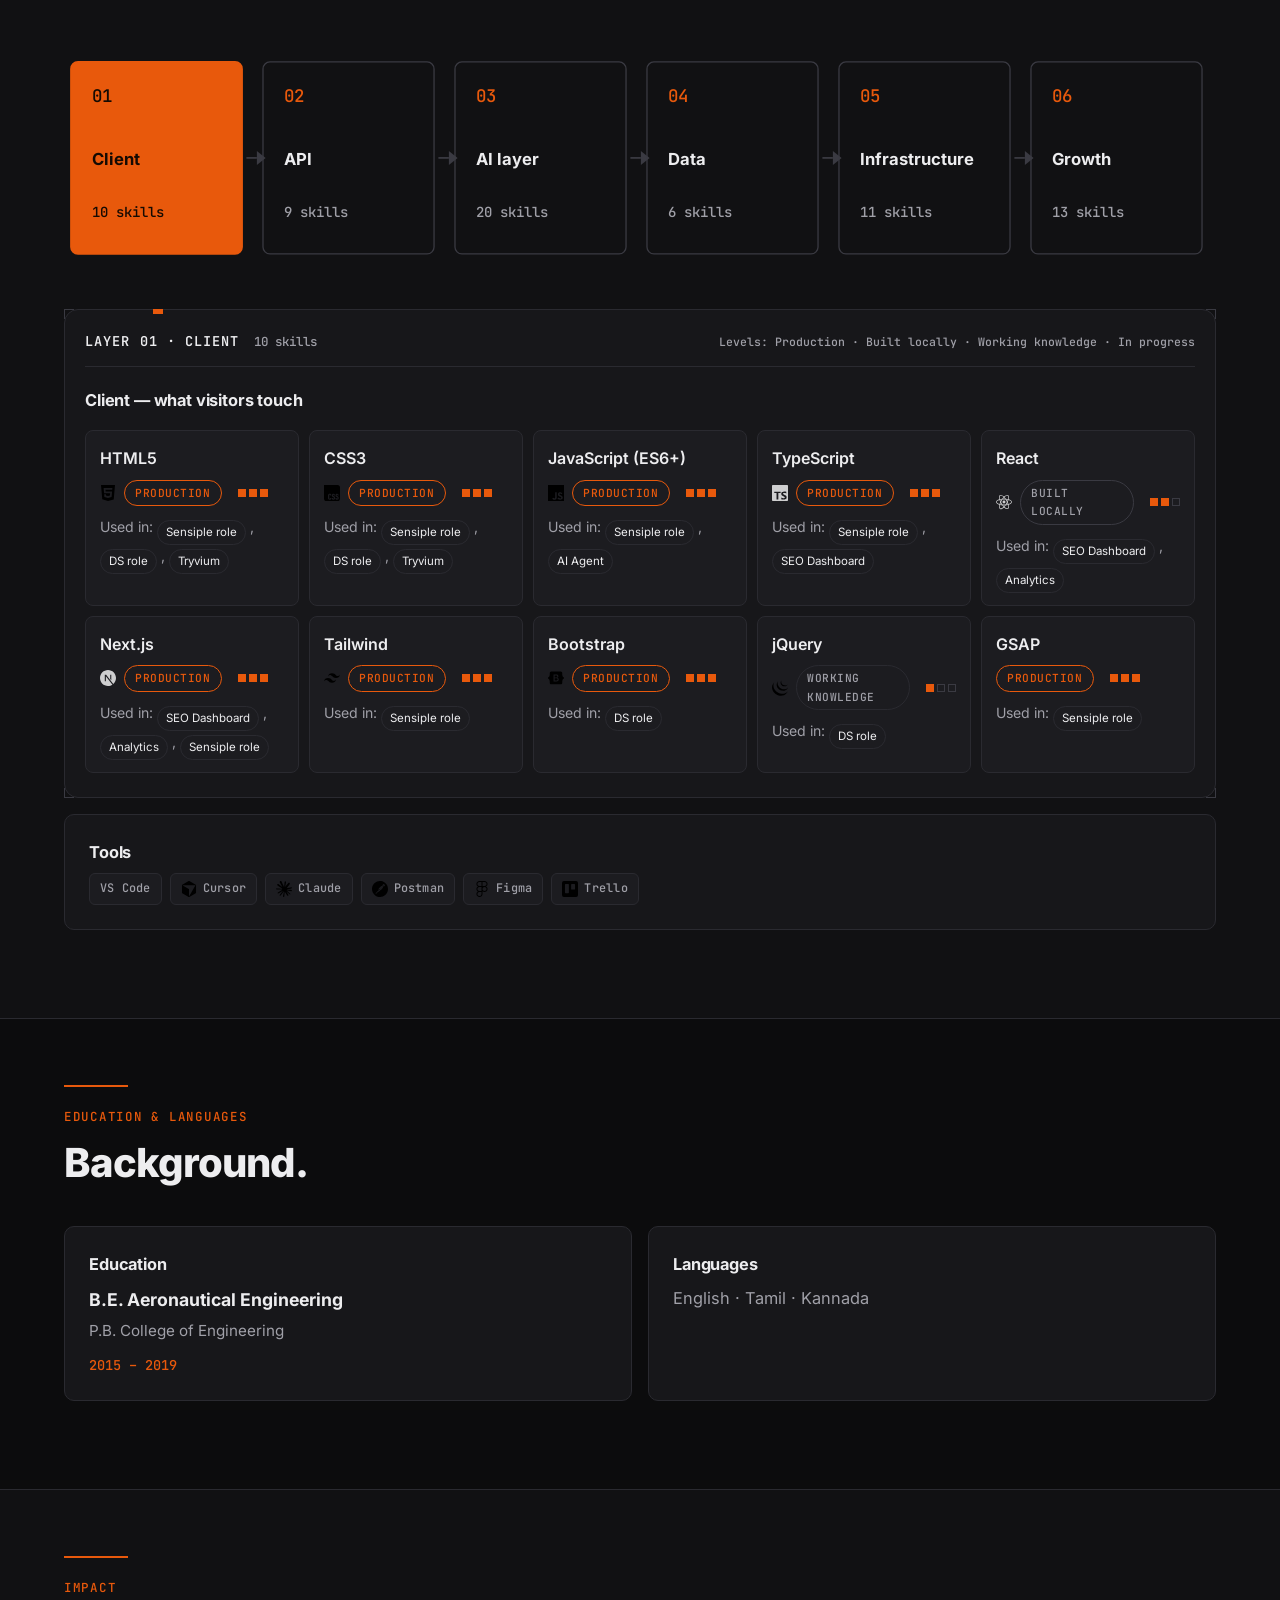
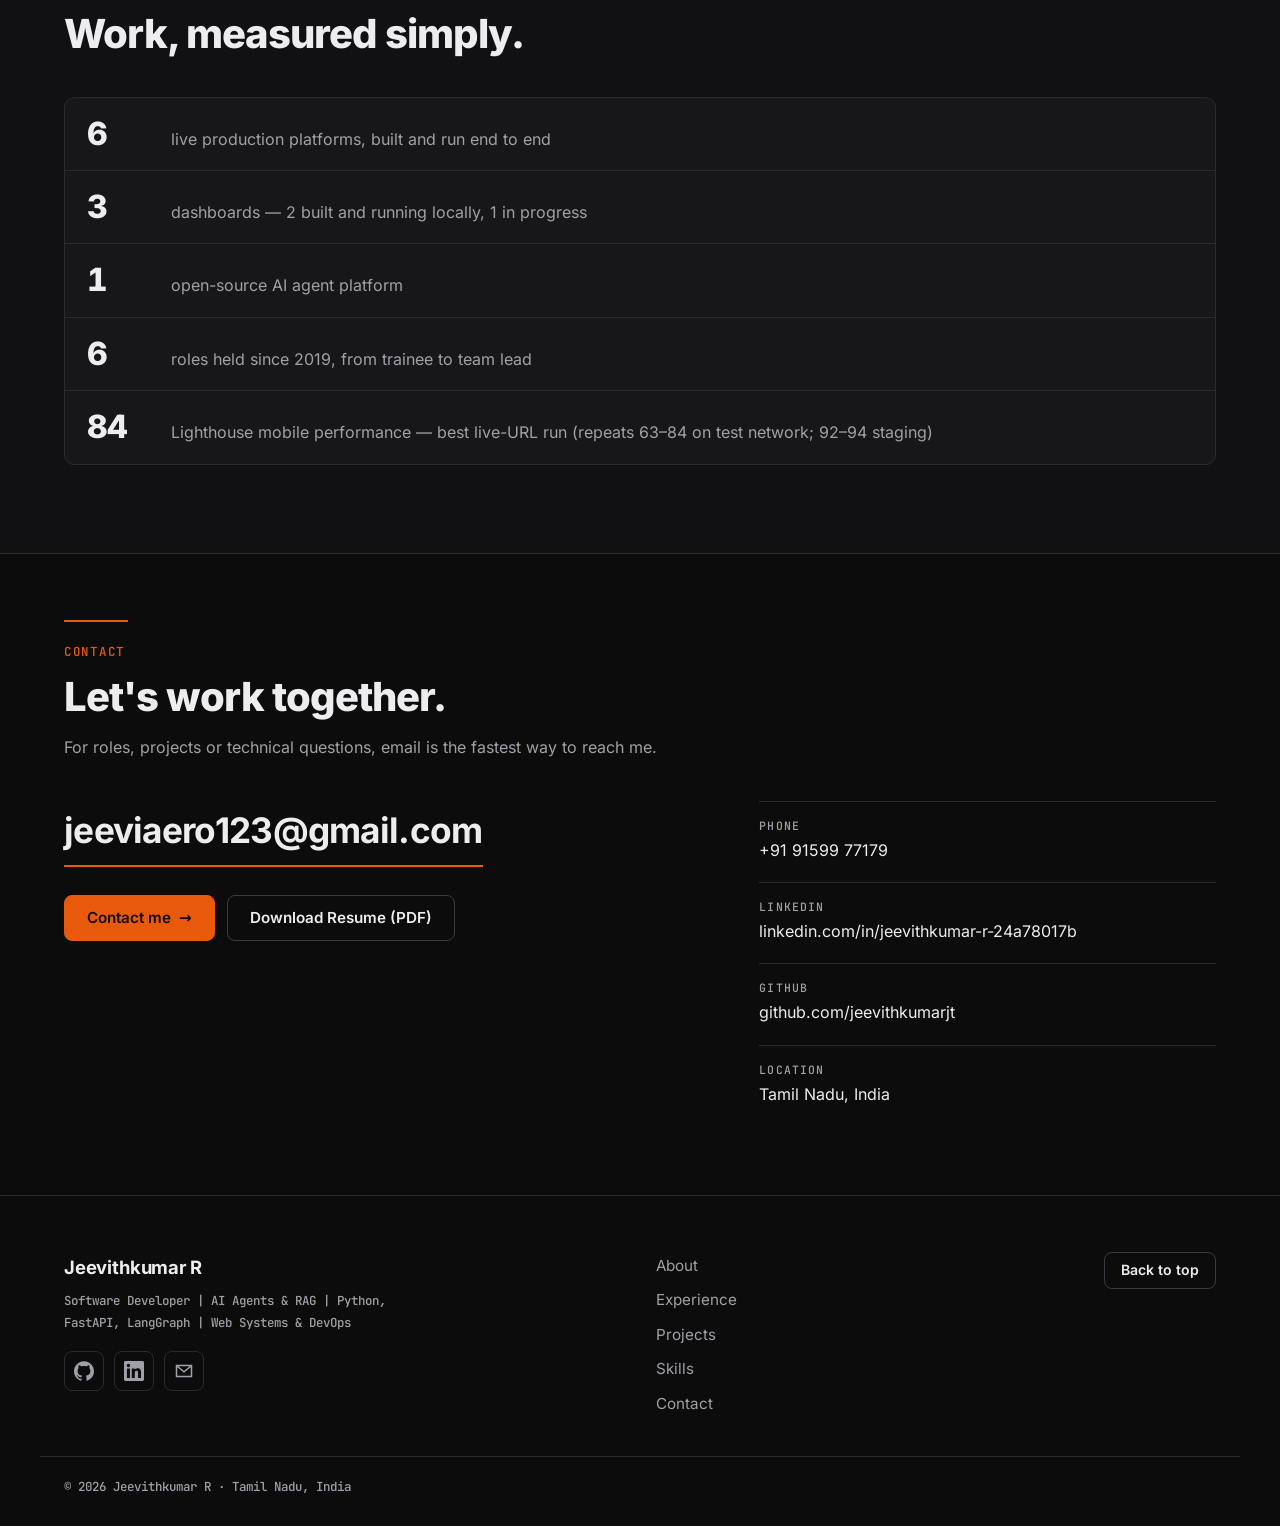
==== commit ecf162fa: "Item 8: refresh Impact Lighthouse number to latest best live run (84)" ====
--- a/index.html
+++ b/index.html
@@ -974,8 +974,8 @@
             <span class="impact-label">roles held since 2019, from trainee to team lead</span>
           </li>
           <li class="impact-row">
-            <span class="impact-num">83</span>
-            <span class="impact-label">Lighthouse mobile performance — best live-URL run (repeats 63–83 on test network; 92–94 staging)</span>
+            <span class="impact-num">84</span>
+            <span class="impact-label">Lighthouse mobile performance — best live-URL run (repeats 63–84 on test network; 92–94 staging)</span>
           </li>
         </ul>
       </div>
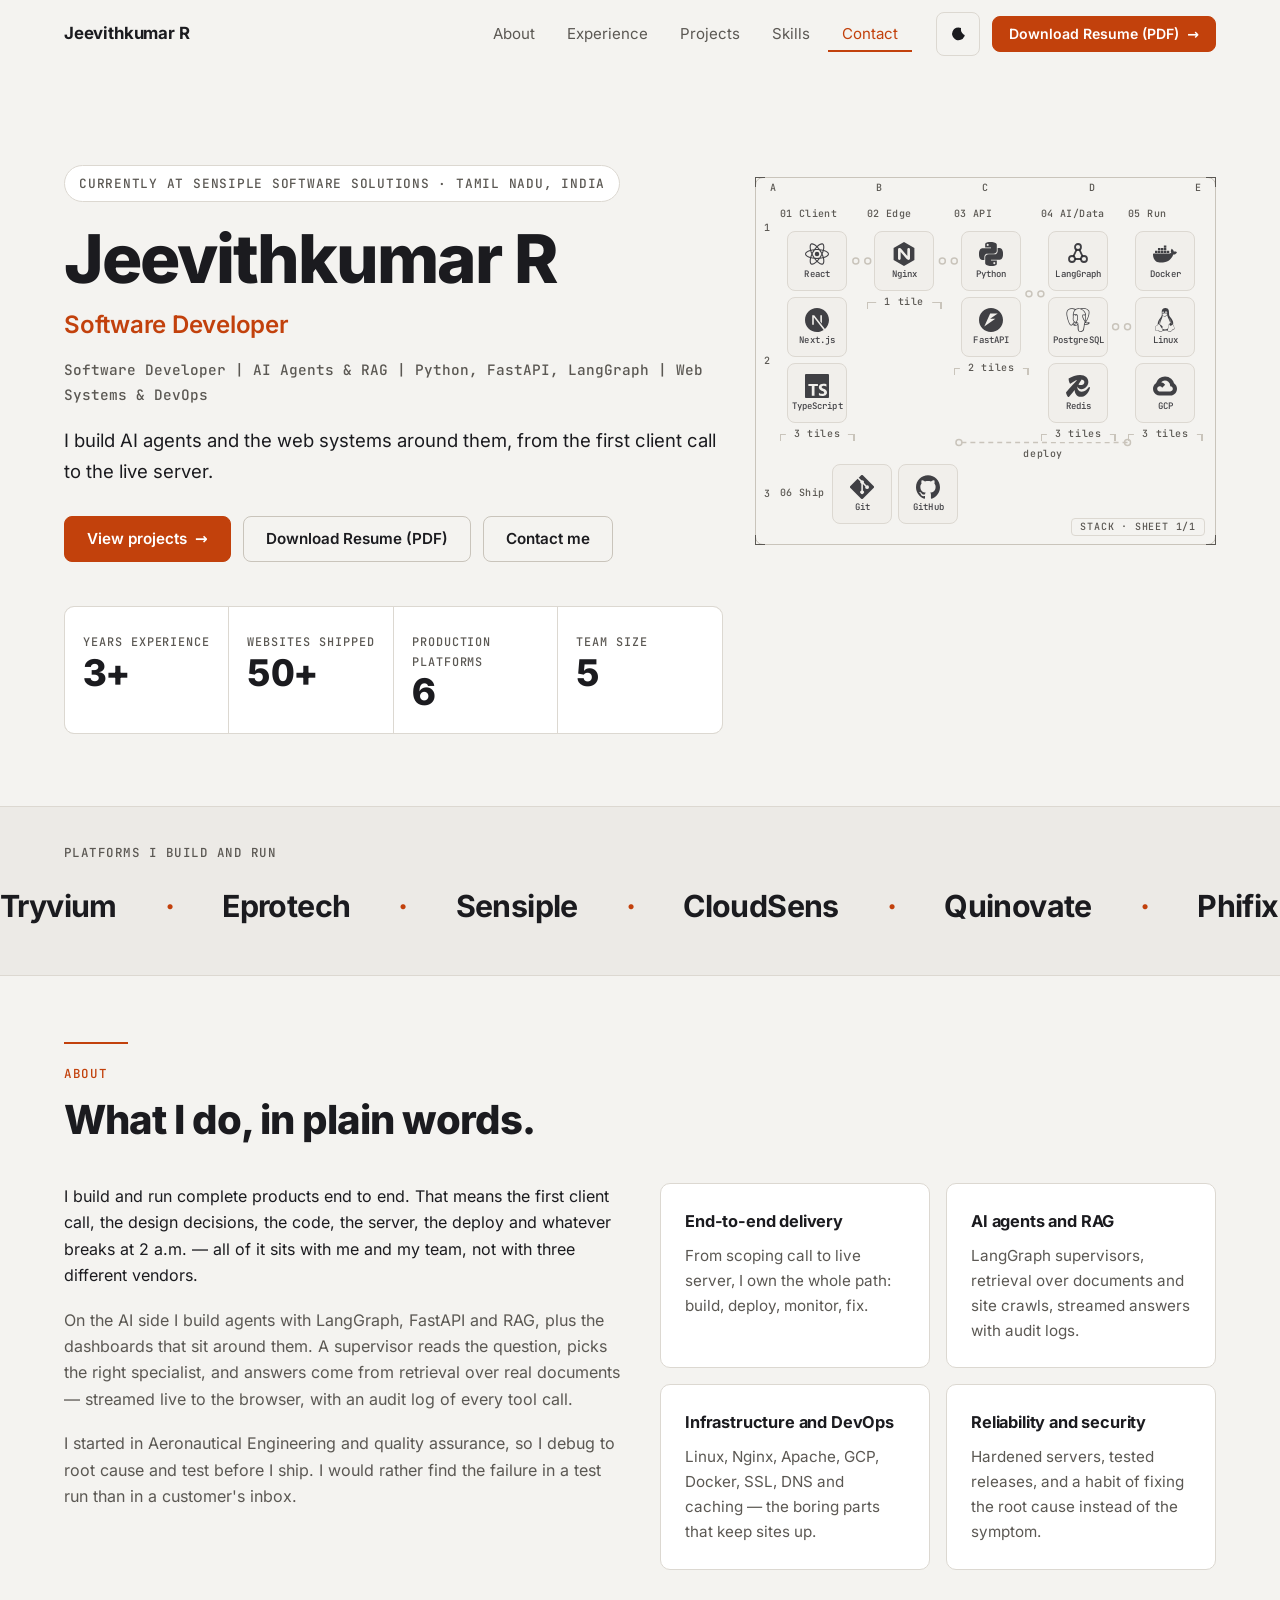
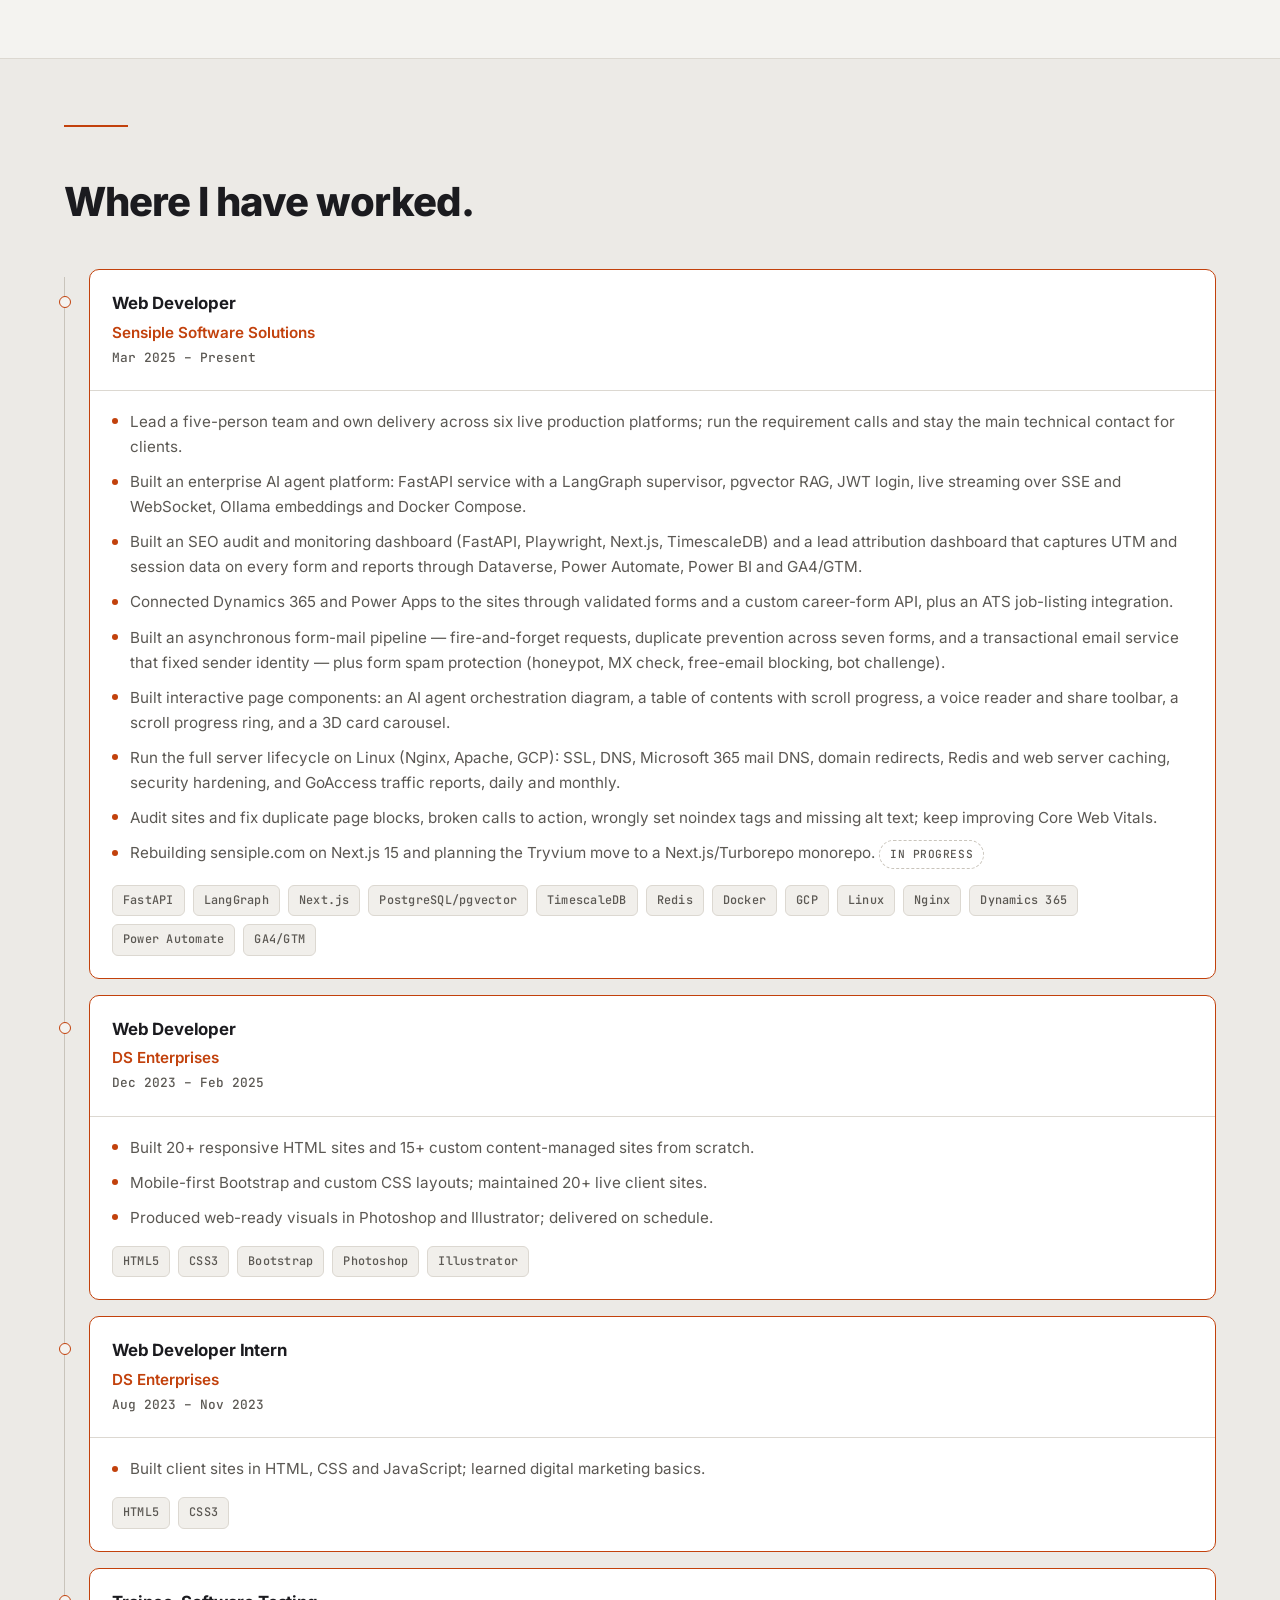
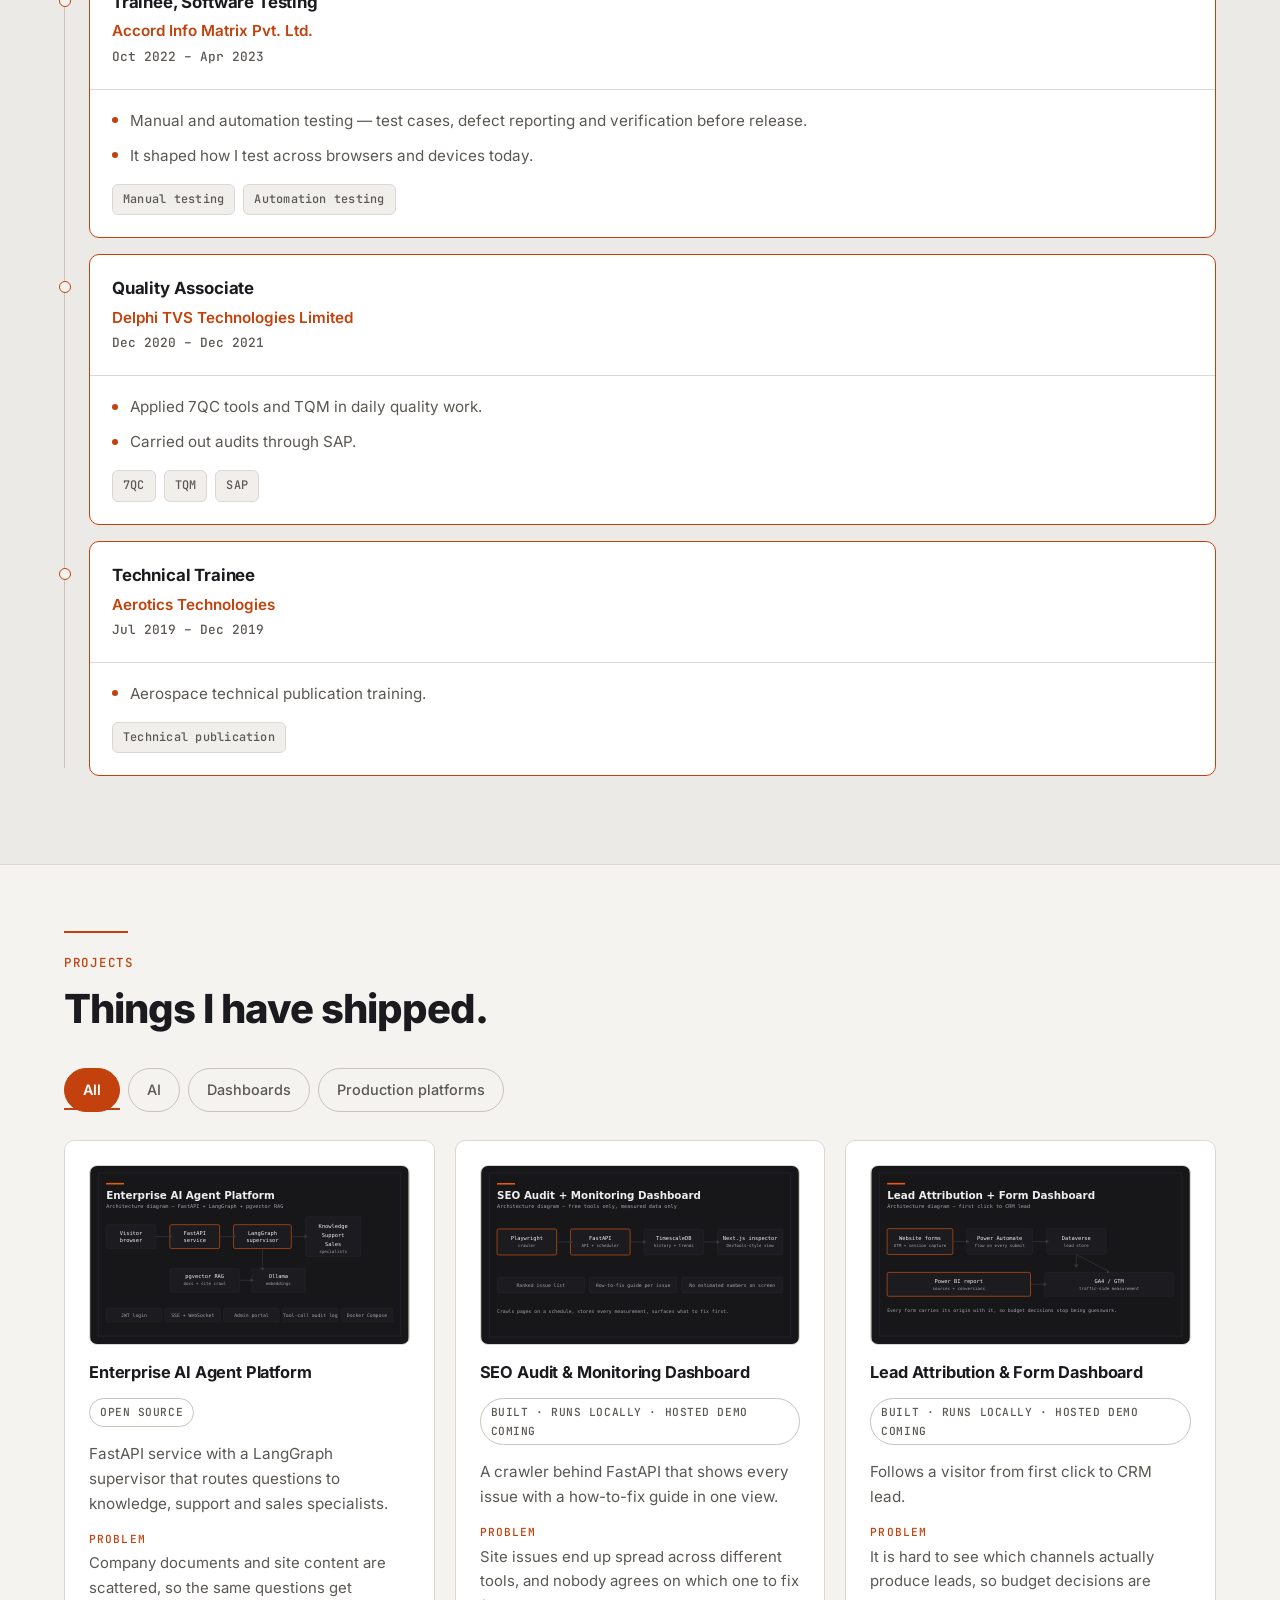
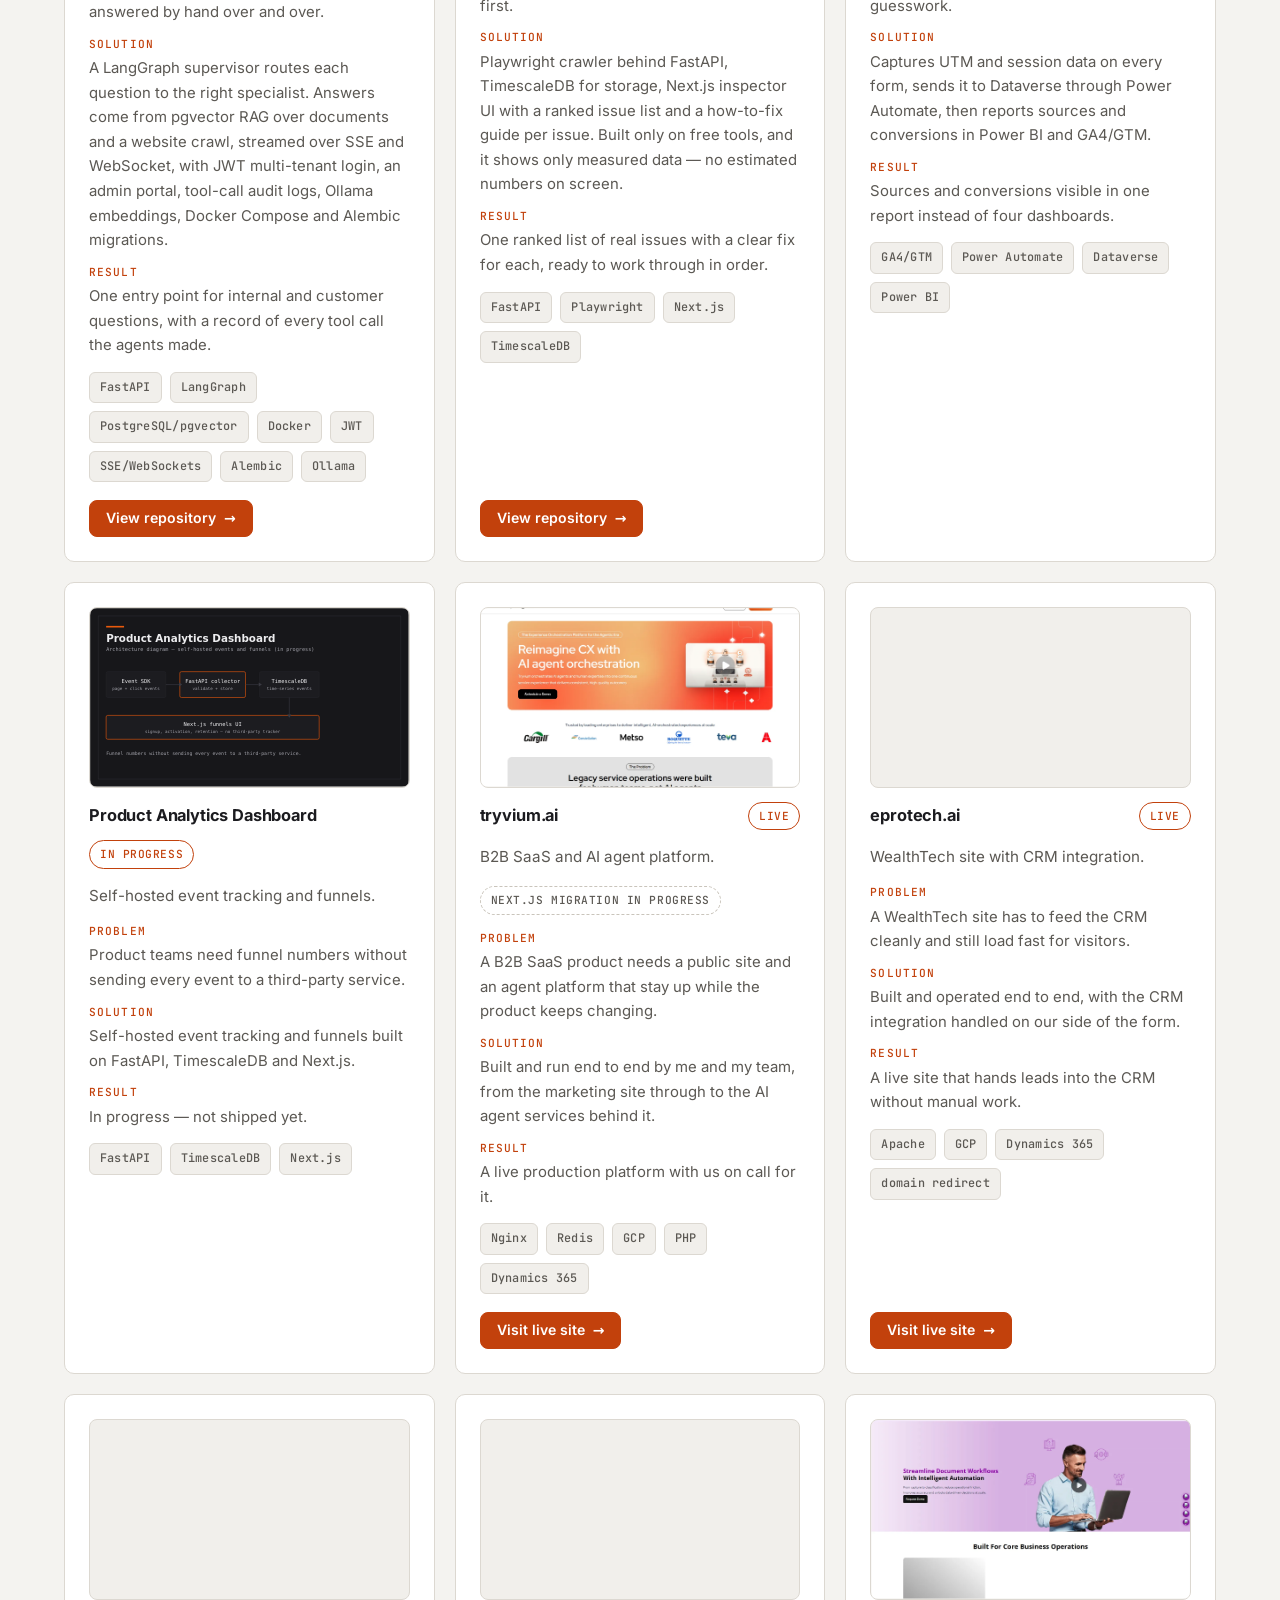
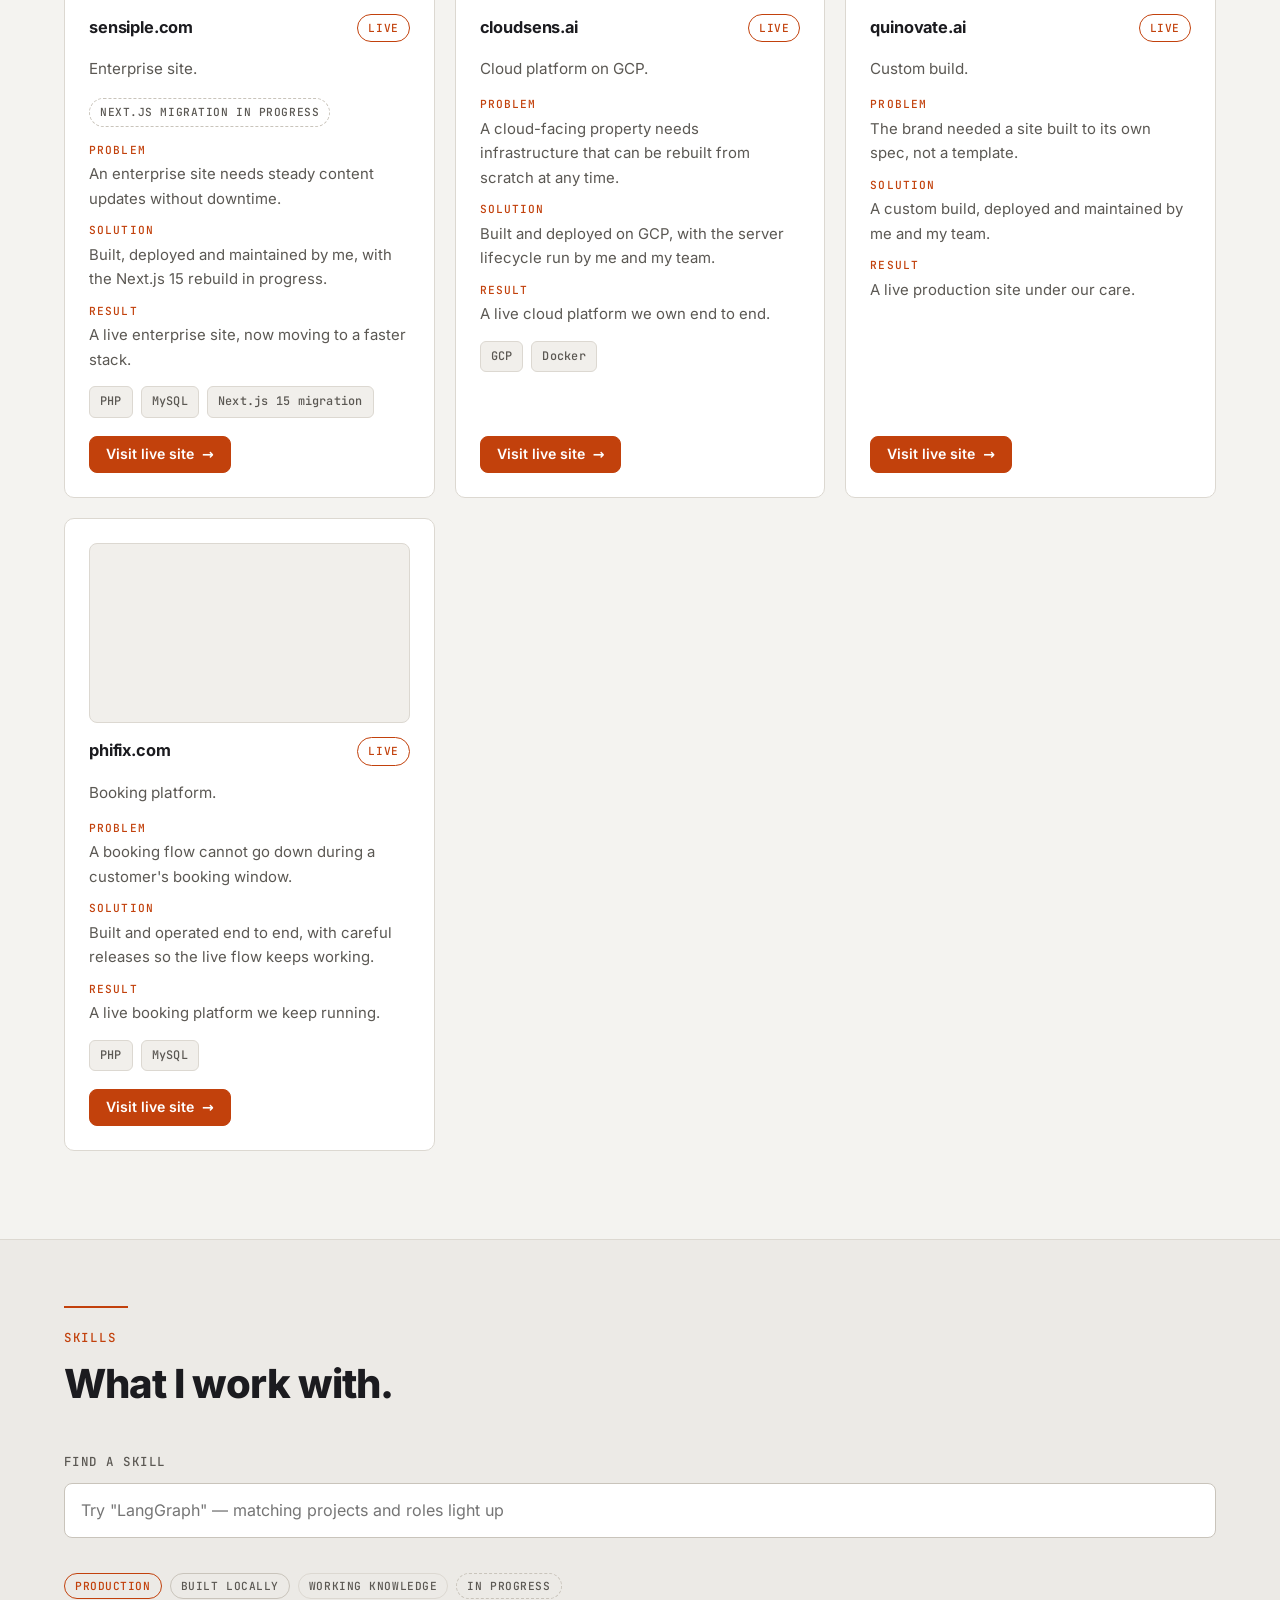
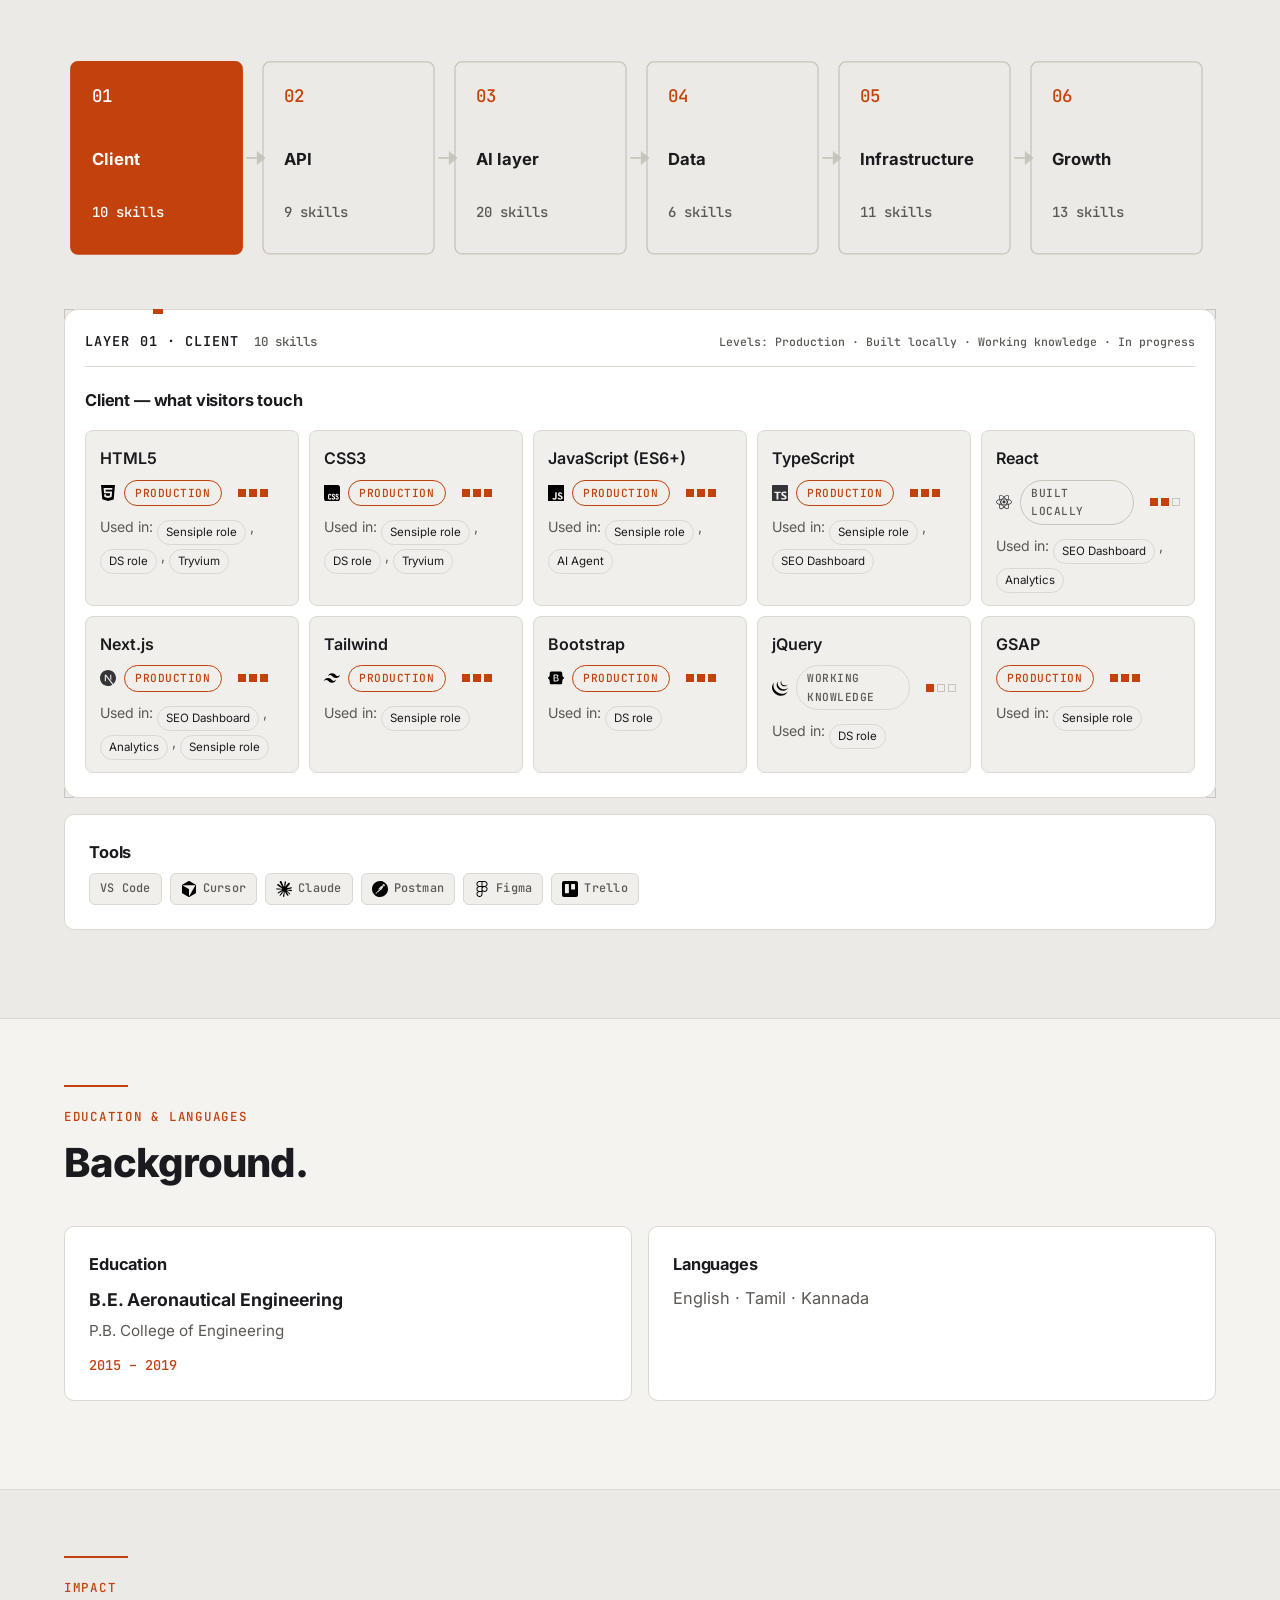
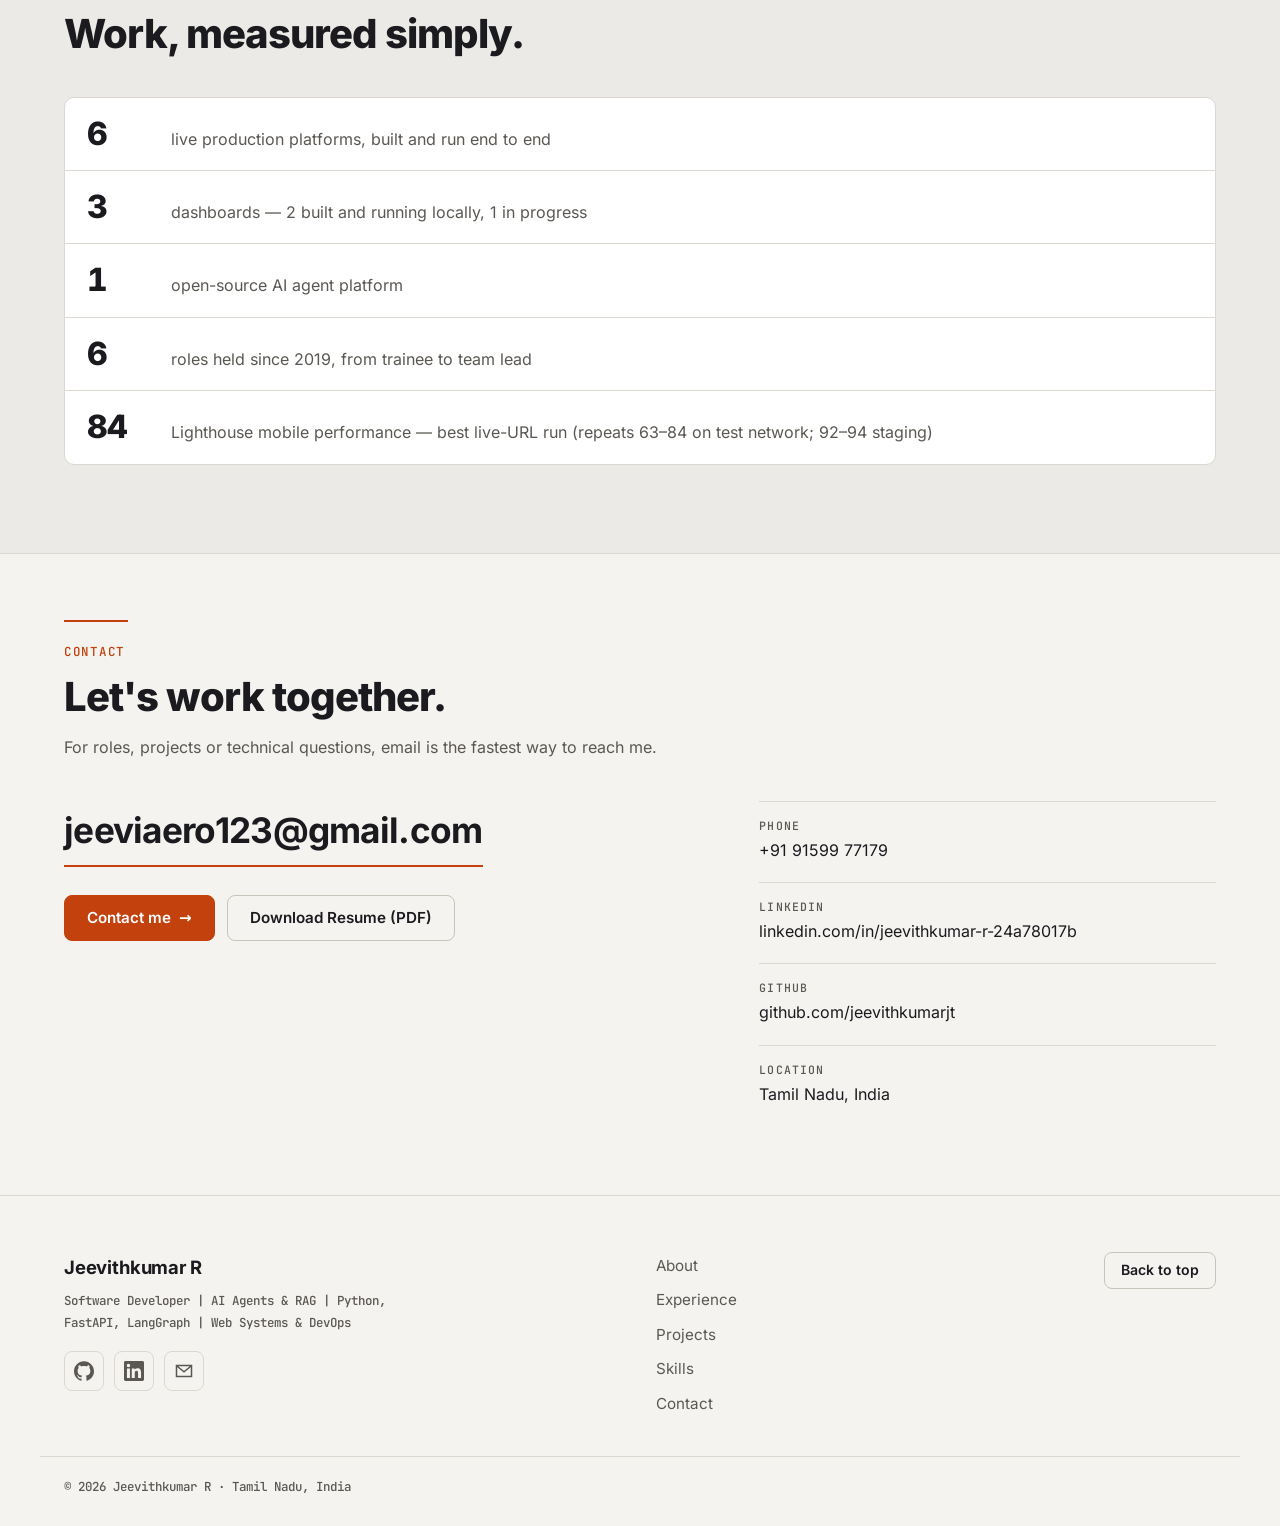
==== commit e13e65f5: "Fix reticle glitches, action labels, light/dark theme, scroll-to-top" ====
--- a/index.html
+++ b/index.html
@@ -7,6 +7,18 @@
   <meta name="description" content="Jeevithkumar R — Software Developer working on AI agents and RAG with Python, FastAPI and LangGraph, plus web systems and DevOps. 3+ years, six production platforms. Based in Tamil Nadu, India.">
   <link rel="canonical" href="https://jeevithkumarjt.github.io/Portfolio/">
   <meta name="theme-color" content="#0C0C0D">
+  <script>
+  (function () {
+    var t = null;
+    try { t = localStorage.getItem("pf-theme"); } catch (e) {}
+    if (t !== "light" && t !== "dark") {
+      t = (window.matchMedia && window.matchMedia("(prefers-color-scheme: light)").matches) ? "light" : "dark";
+    }
+    document.documentElement.setAttribute("data-theme", t);
+    var m = document.querySelector('meta[name="theme-color"]');
+    if (m) m.setAttribute("content", t === "light" ? "#F4F3F0" : "#0C0C0D");
+  })();
+  </script>
 
   <meta property="og:type" content="profile">
   <meta property="og:title" content="Jeevithkumar R | Software Developer">
@@ -85,6 +97,10 @@
       </nav>
 
       <div class="header-actions">
+        <button class="theme-toggle" id="themeToggle" type="button" aria-label="Switch to light mode">
+          <svg class="theme-icon-sun" viewBox="0 0 24 24" width="18" height="18" aria-hidden="true" focusable="false"><g fill="currentColor"><circle cx="12" cy="12" r="3.2"/><path d="M12 2v2M12 20v2M2 12h2M20 12h2M4.2 4.2l1.4 1.4M18.4 18.4l1.4 1.4M4.2 19.8l1.4-1.4M18.4 5.6l1.4-1.4"/></g></svg>
+          <svg class="theme-icon-moon" viewBox="0 0 24 24" width="18" height="18" aria-hidden="true" focusable="false"><path fill="currentColor" d="M12.48 3.02a8.5 8.5 0 1 0 8.5 8.5 1.5 1.5 0 0 0-2.02-2.02 8.48 8.48 0 0 1-6.48-6.48z"/></svg>
+        </button>
         <a class="btn btn-primary btn-sm" href="Jeevithkumar_R_Resume.pdf" download>Download Resume (PDF) <span class="btn-arrow" aria-hidden="true">→</span></a>
         <button class="nav-toggle" id="navToggle" type="button" aria-expanded="false" aria-controls="siteNav" aria-label="Open menu">
           <span class="nav-toggle-bar" aria-hidden="true"></span>
@@ -1075,6 +1091,14 @@
     </figure>
   </div>
 
+  <button class="scroll-top" id="scrollTop" type="button" aria-label="Back to top" hidden>
+    <svg viewBox="0 0 24 24" width="18" height="18" aria-hidden="true" focusable="false">
+      <circle class="st-track" cx="12" cy="12" r="10.2"></circle>
+      <circle class="st-arc" cx="12" cy="12" r="10.2"></circle>
+      <path class="st-arrow" d="M12 6.6l4.4 4.4-1.2 1.2-2.2-2.2v6.4h-2v-6.4l-2.2 2.2-1.2-1.2z"></path>
+    </svg>
+  </button>
+
   <script src="js/main.js" defer></script>
 </body>
 </html>
--- a/css/style.css
+++ b/css/style.css
@@ -62,6 +62,7 @@
 }
 
 :root {
+  color-scheme: dark;
   --bg: #0C0C0D;
   --bg-alt: #111113;
   --surface: #17171A;
@@ -75,6 +76,10 @@
   --accent-ink: #140A03;
   --focus: #F5701F;
 
+  --reticle-corner: rgba(237, 237, 239, 0.7);
+  --sheet-btn-ink: rgba(237, 237, 239, 0.85);
+  --tile-logo-ink: rgba(237, 237, 239, 0.85);
+
   --font-sans: "Inter", system-ui, -apple-system, "Segoe UI", Roboto, sans-serif;
   --font-mono: "JetBrains Mono", ui-monospace, "SFMono-Regular", Menlo, monospace;
 
@@ -86,6 +91,27 @@
   --ease-out: cubic-bezier(.16, 1, .3, 1);
   --ease-in-out: cubic-bezier(.65, 0, .35, 1);
   --dur: 600ms;
+}
+
+/* ---------- Light theme (flat, same accent) ---------- */
+html[data-theme="light"] {
+  color-scheme: light;
+  --bg: #F4F3F0;
+  --bg-alt: #ECEAE6;
+  --surface: #FFFFFF;
+  --surface-2: #F1EFEB;
+  --border: #DCD8D1;
+  --border-strong: #C9C4BB;
+  --text: #1B1B1F;
+  --text-muted: #5B5853;
+  --accent: #C2410C;
+  --accent-hover: #B03A0B;
+  --accent-ink: #FFFFFF;
+  --focus: #C2410C;
+
+  --reticle-corner: rgba(20, 20, 26, 0.7);
+  --sheet-btn-ink: rgba(20, 20, 26, 0.8);
+  --tile-logo-ink: rgba(20, 20, 26, 0.85);
 }
 
 *, *::before, *::after { box-sizing: border-box; }
@@ -207,7 +233,7 @@
   position: absolute;
   width: 8px;
   height: 8px;
-  border: 0 solid rgba(237, 237, 239, 0.7);
+  border: 0 solid var(--reticle-corner);
 }
 .rc-tl { top: 0; left: 0; border-top-width: 1.5px; border-left-width: 1.5px; }
 .rc-tr { top: 0; right: 0; border-top-width: 1.5px; border-right-width: 1.5px; }
@@ -338,6 +364,36 @@
 .nav-toggle[aria-expanded="true"] .nav-toggle-bar:nth-child(1) { transform: translateY(7px) rotate(45deg); }
 .nav-toggle[aria-expanded="true"] .nav-toggle-bar:nth-child(2) { opacity: 0; }
 .nav-toggle[aria-expanded="true"] .nav-toggle-bar:nth-child(3) { transform: translateY(-7px) rotate(-45deg); }
+
+/* Theme toggle (sun/moon, flat) */
+.theme-toggle {
+  width: 44px;
+  height: 44px;
+  padding: 10px;
+  flex: none;
+  display: inline-flex;
+  align-items: center;
+  justify-content: center;
+  background: transparent;
+  border: 1px solid var(--border);
+  border-radius: 8px;
+  color: var(--text);
+  cursor: pointer;
+  transition: transform 180ms var(--ease-out), border-color 180ms var(--ease-out), color 180ms var(--ease-out);
+}
+.theme-toggle svg {
+  width: 18px;
+  height: 18px;
+  transition: transform 240ms var(--ease-out);
+}
+.theme-toggle:hover,
+.theme-toggle:focus-visible { border-color: var(--accent); color: var(--accent); }
+.theme-toggle:active { transform: scale(0.92); }
+html[data-theme="light"] .theme-toggle svg { transform: rotate(24deg); }
+.theme-icon-moon { display: none; }
+.theme-icon-sun { display: block; }
+html[data-theme="light"] .theme-icon-sun { display: none; }
+html[data-theme="light"] .theme-icon-moon { display: block; }
 
 /* ---------- Buttons ---------- */
 .btn {
@@ -706,7 +762,7 @@
   background: var(--surface-2);
   border: 1px solid var(--border);
   border-radius: 8px;
-  color: rgba(237, 237, 239, 0.85);
+  color: var(--sheet-btn-ink);
   cursor: pointer;
   padding: 4px 2px;
   font: inherit;
@@ -1336,6 +1392,51 @@
   transition: none !important;
   animation: none !important;
 }
+
+/* ============================================================
+   Floating scroll-to-top (bottom-right, flat ring + arrow)
+   ============================================================ */
+.scroll-top {
+  position: fixed;
+  right: 20px;
+  bottom: 20px;
+  z-index: 500;
+  width: 44px;
+  height: 44px;
+  display: inline-flex;
+  align-items: center;
+  justify-content: center;
+  padding: 0;
+  background: var(--surface-2);
+  border: 1px solid var(--border-strong);
+  border-radius: 50%;
+  color: var(--text);
+  cursor: pointer;
+  opacity: 0;
+  transform: translateY(10px);
+  pointer-events: none;
+  transition: transform 200ms var(--ease-out), border-color 180ms var(--ease-out), opacity 200ms var(--ease-out);
+}
+.scroll-top.is-shown {
+  opacity: 1;
+  transform: translateY(0);
+  pointer-events: auto;
+}
+.scroll-top:hover,
+.scroll-top:focus-visible { border-color: var(--accent); color: var(--accent); }
+.scroll-top:active { transform: translateY(0) scale(0.94); }
+.scroll-top svg { width: 18px; height: 18px; }
+.scroll-top .st-track, .scroll-top .st-arc { stroke-width: 1.6; }
+.scroll-top .st-track { fill: none; stroke: var(--border); }
+.scroll-top .st-arc {
+  fill: none;
+  stroke: var(--accent);
+  stroke-linecap: round;
+  stroke-dasharray: 100 100;
+  stroke-dashoffset: 100;
+  transition: stroke-dashoffset 120ms linear;
+}
+.scroll-top .st-arrow { fill: currentColor; }
 
 /* ============================================================
    Breakpoints — mobile first
@@ -1438,7 +1539,7 @@
 
   body { background: #fff; color: #111; font-size: 10.5pt; line-height: 1.4; }
 
-  .scroll-progress, .reticle, .skip-link,
+  .scroll-progress, .reticle, .skip-link, .scroll-top,
   .site-header, .nav-toggle, .marquee-section,
   .hero-actions, .contact-actions, .filter-tabs,
   .project-media, .social-list, .footer-meta,
@@ -1697,7 +1798,7 @@
   width: 16px;
   height: 16px;
   flex: none;
-  color: rgba(237, 237, 239, 0.85);
+  color: var(--tile-logo-ink);
 }
 .lvl-row {
   display: flex;
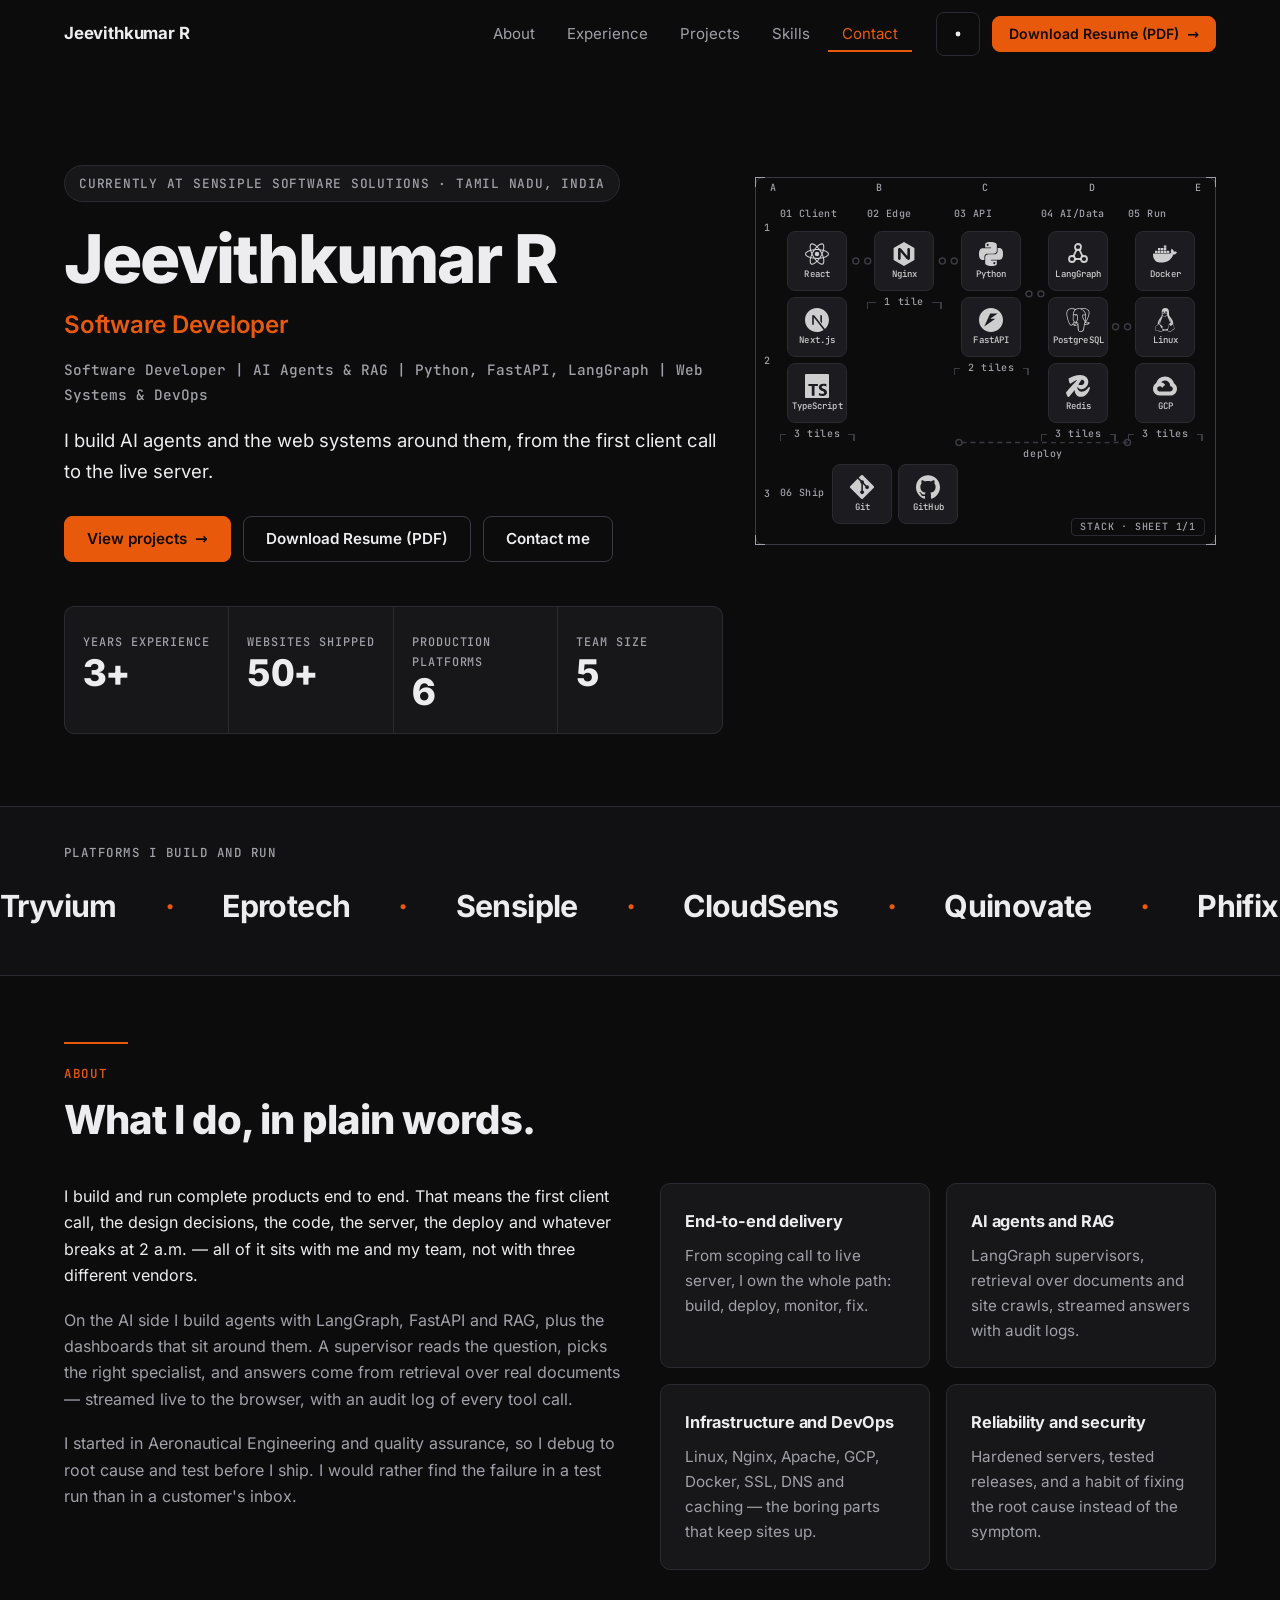
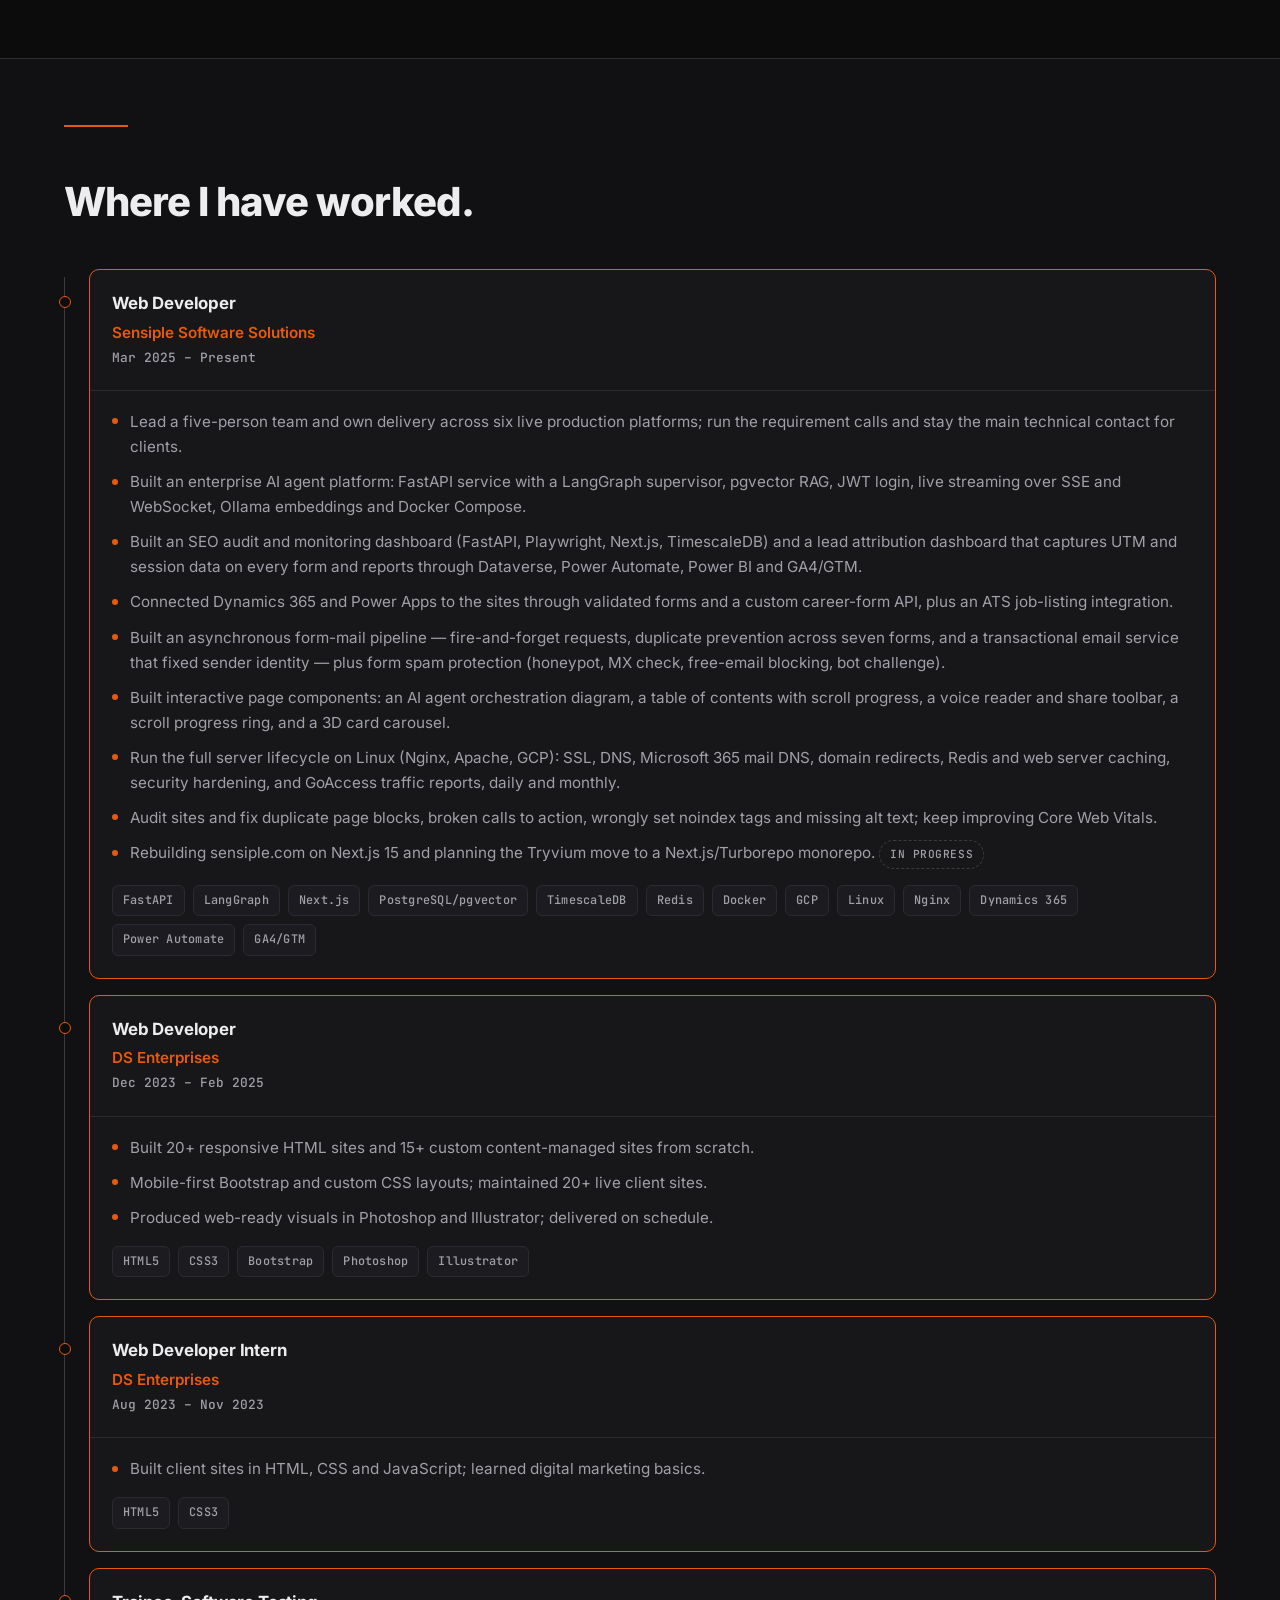
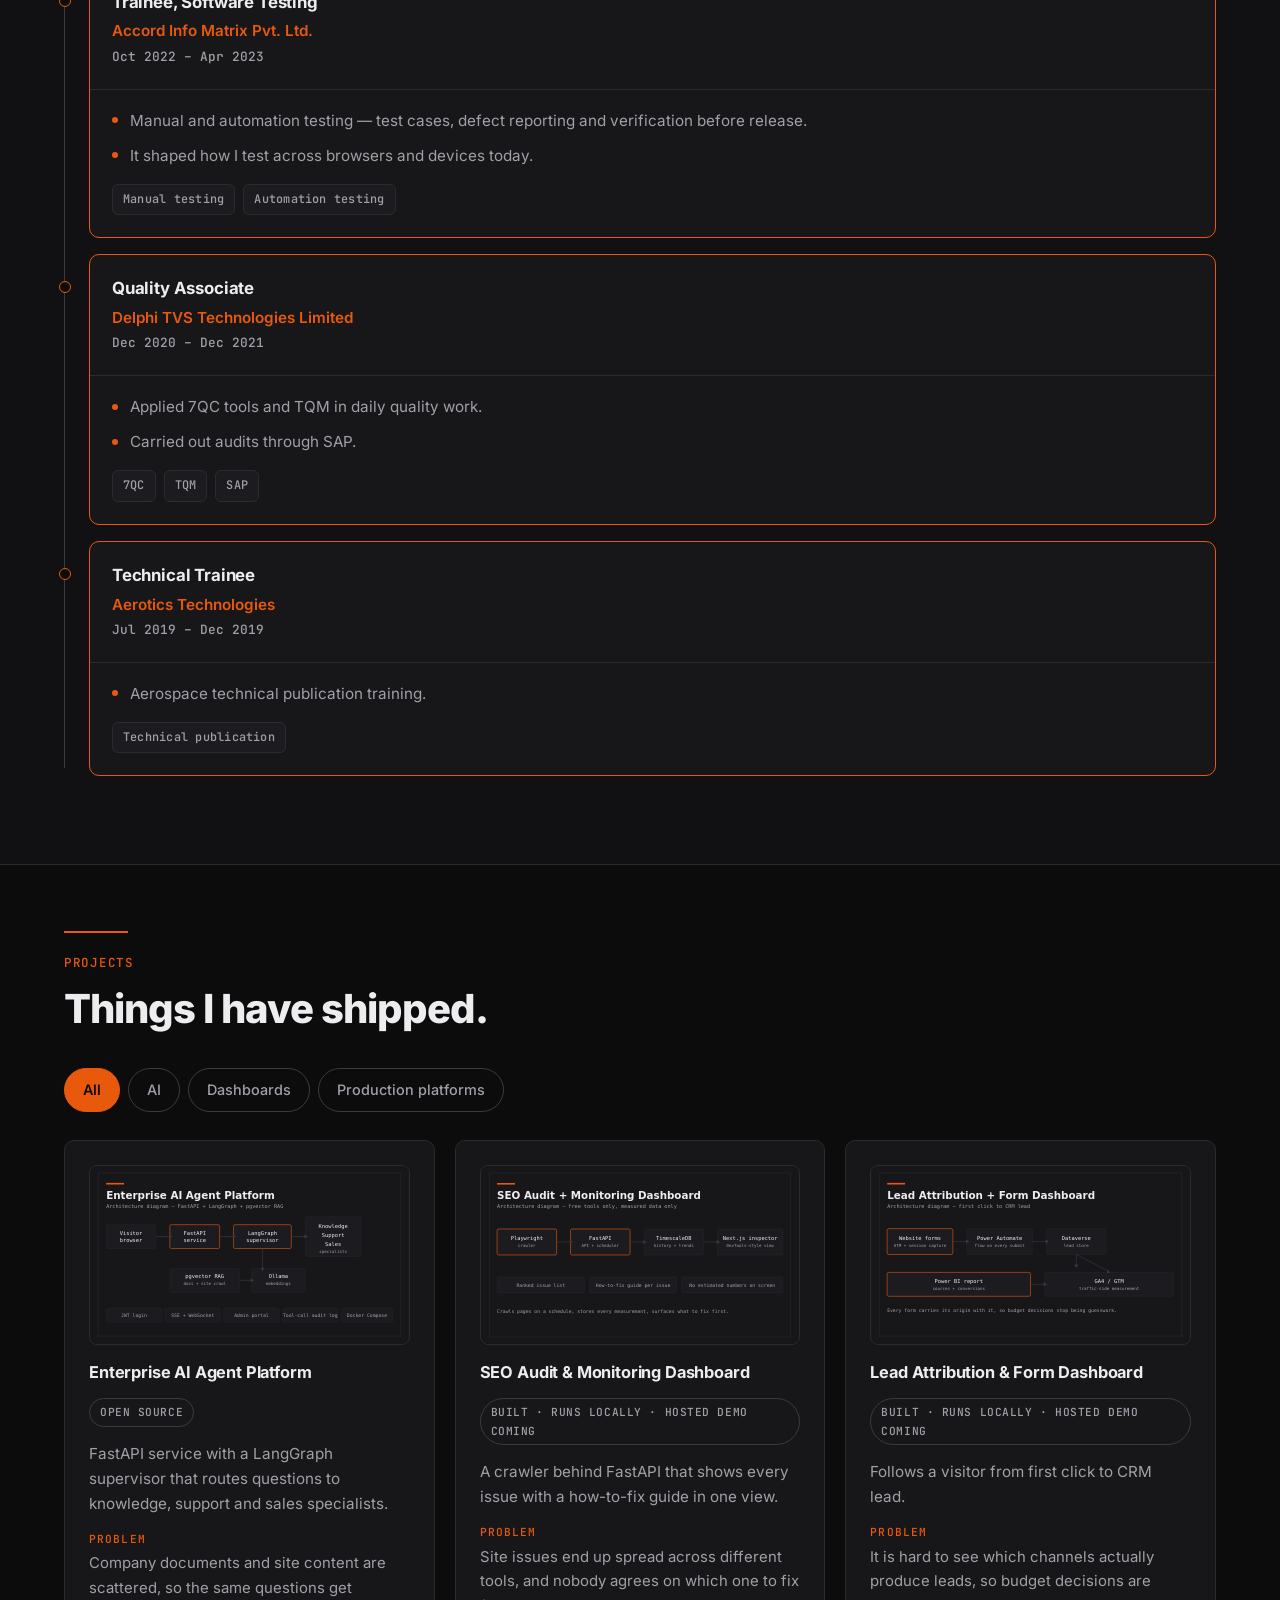
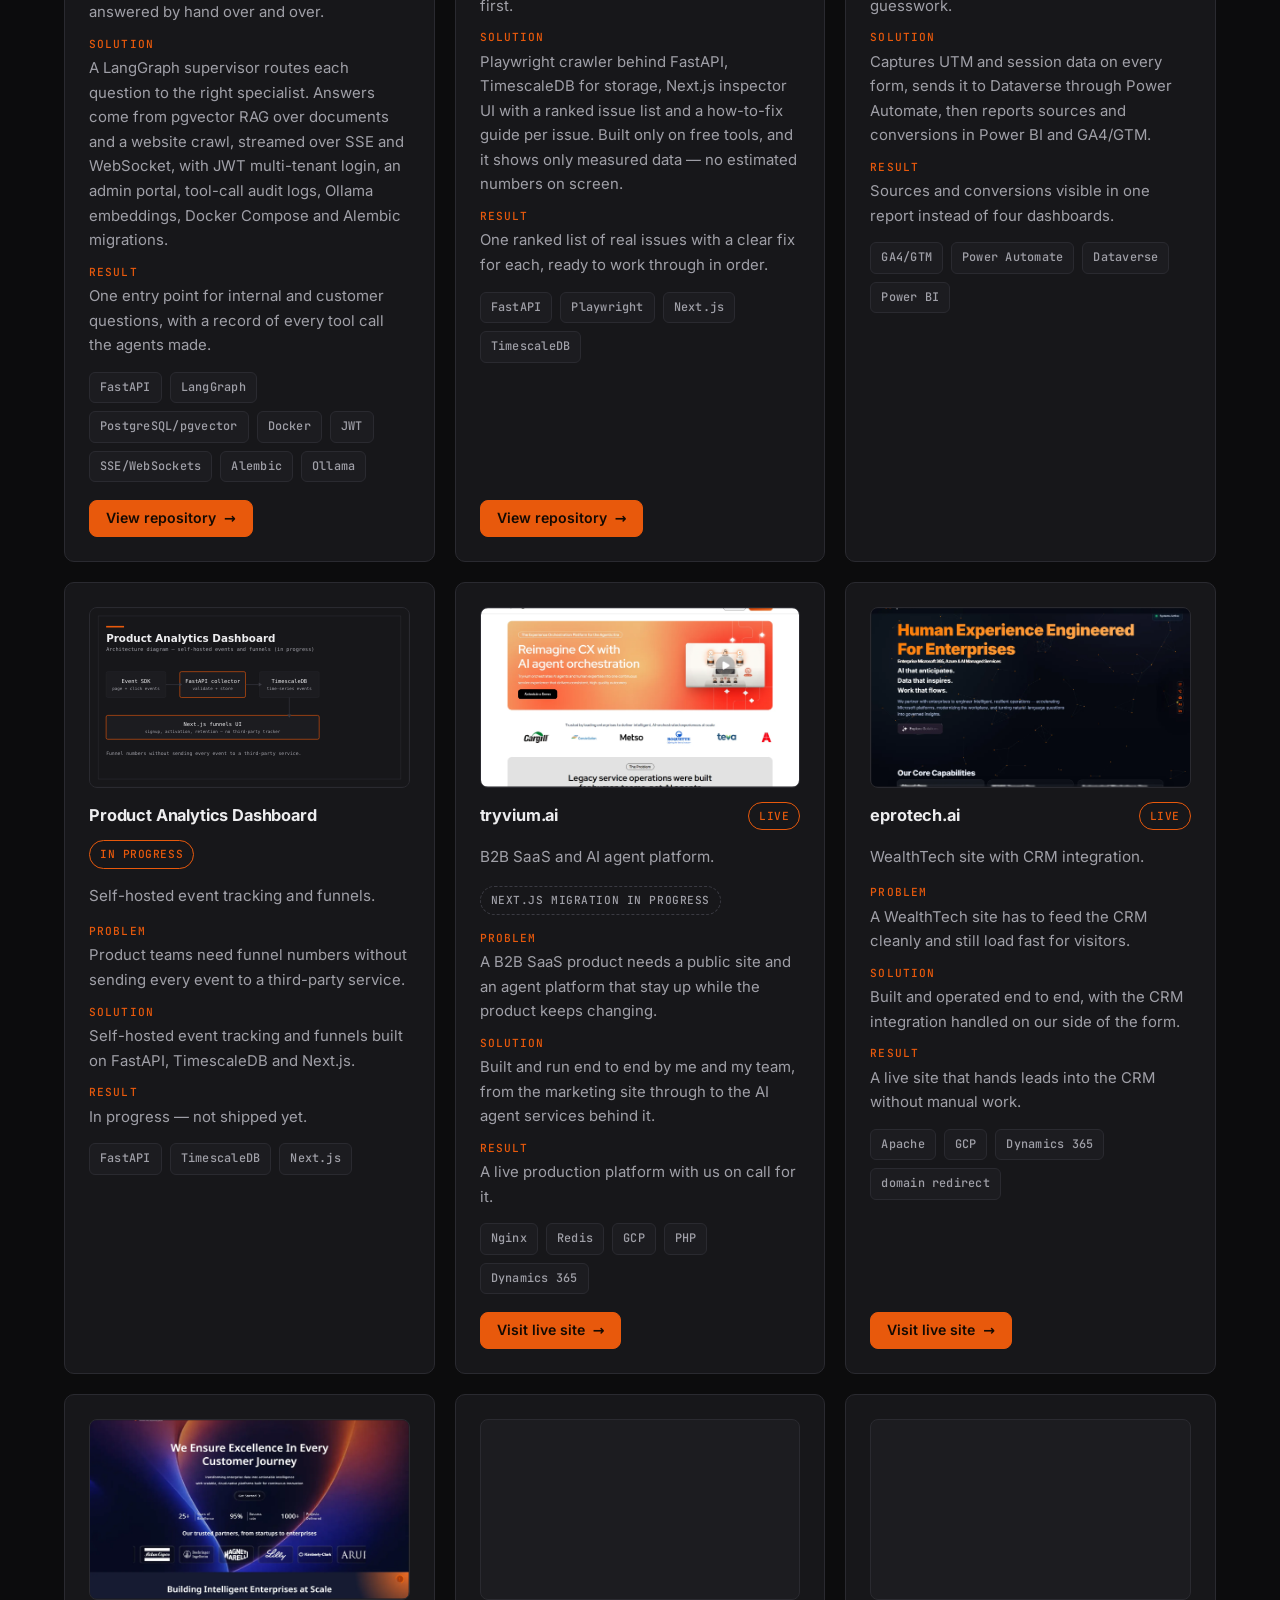
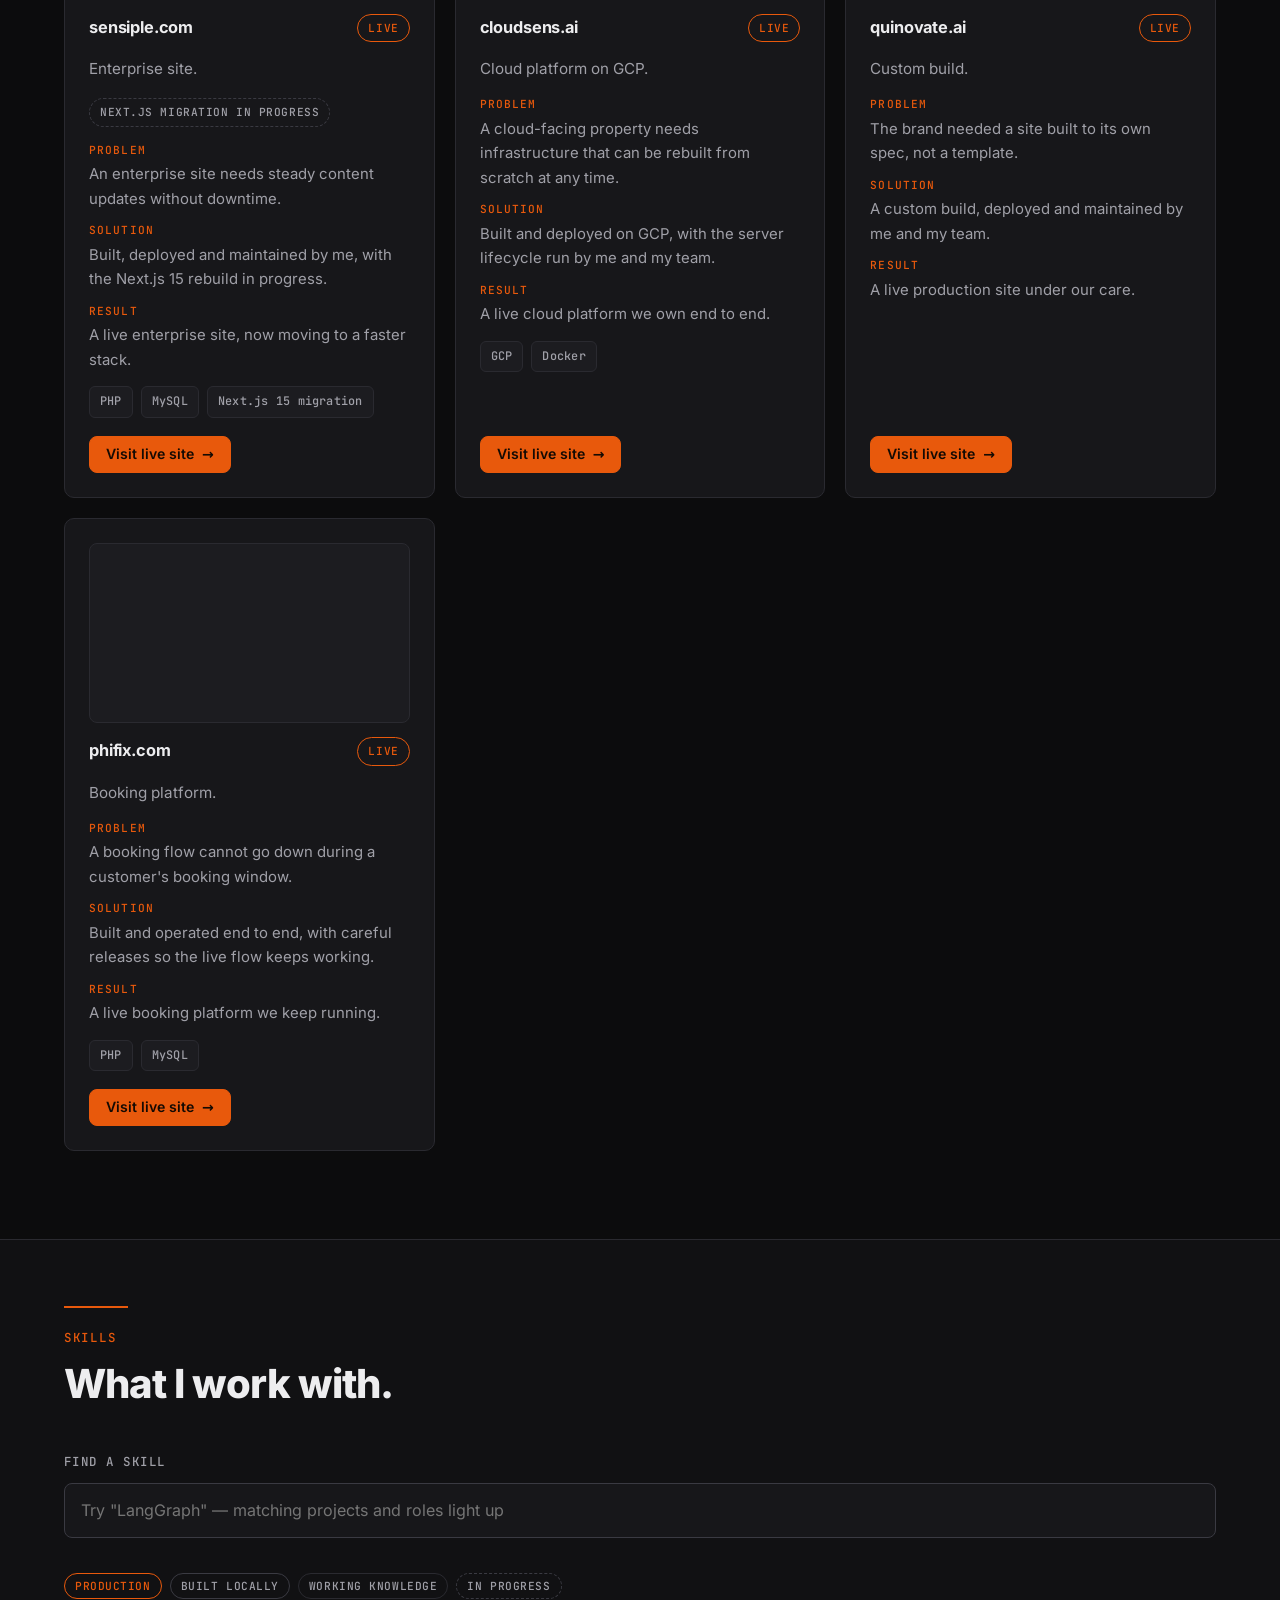
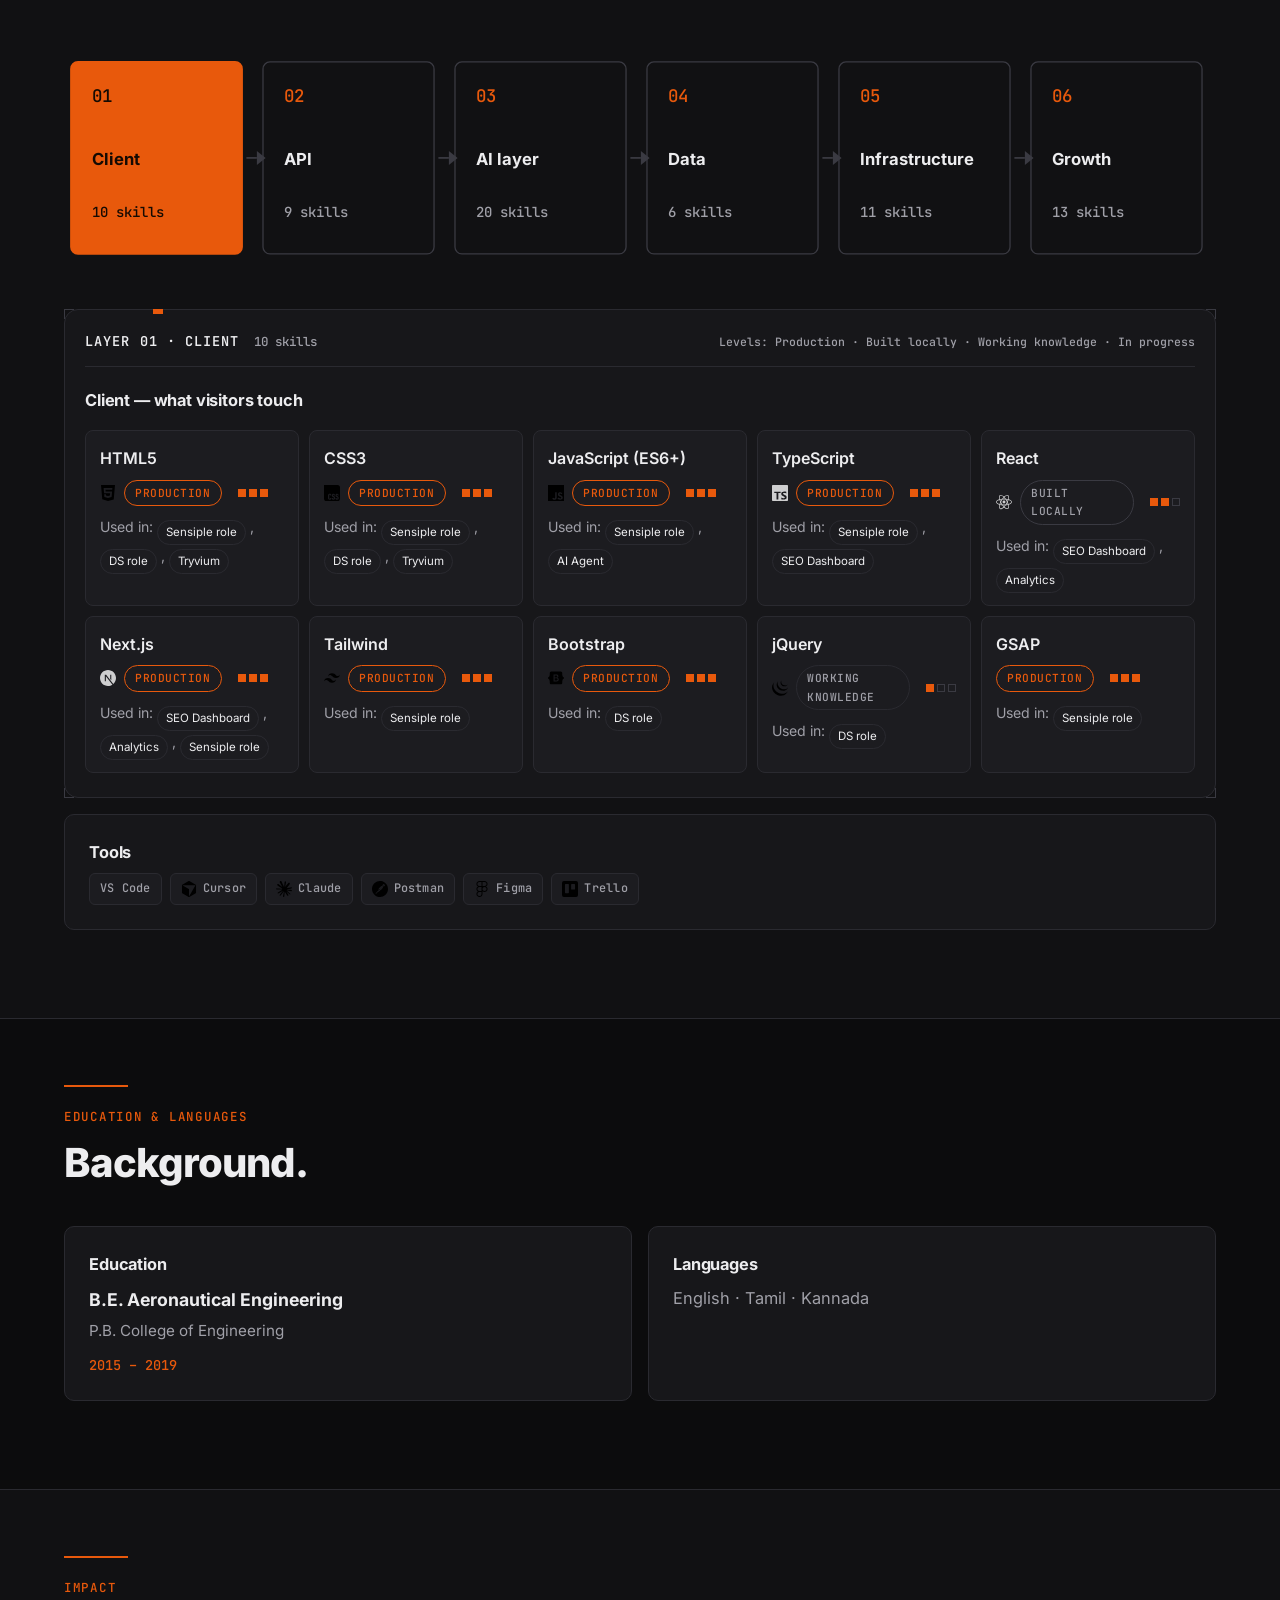
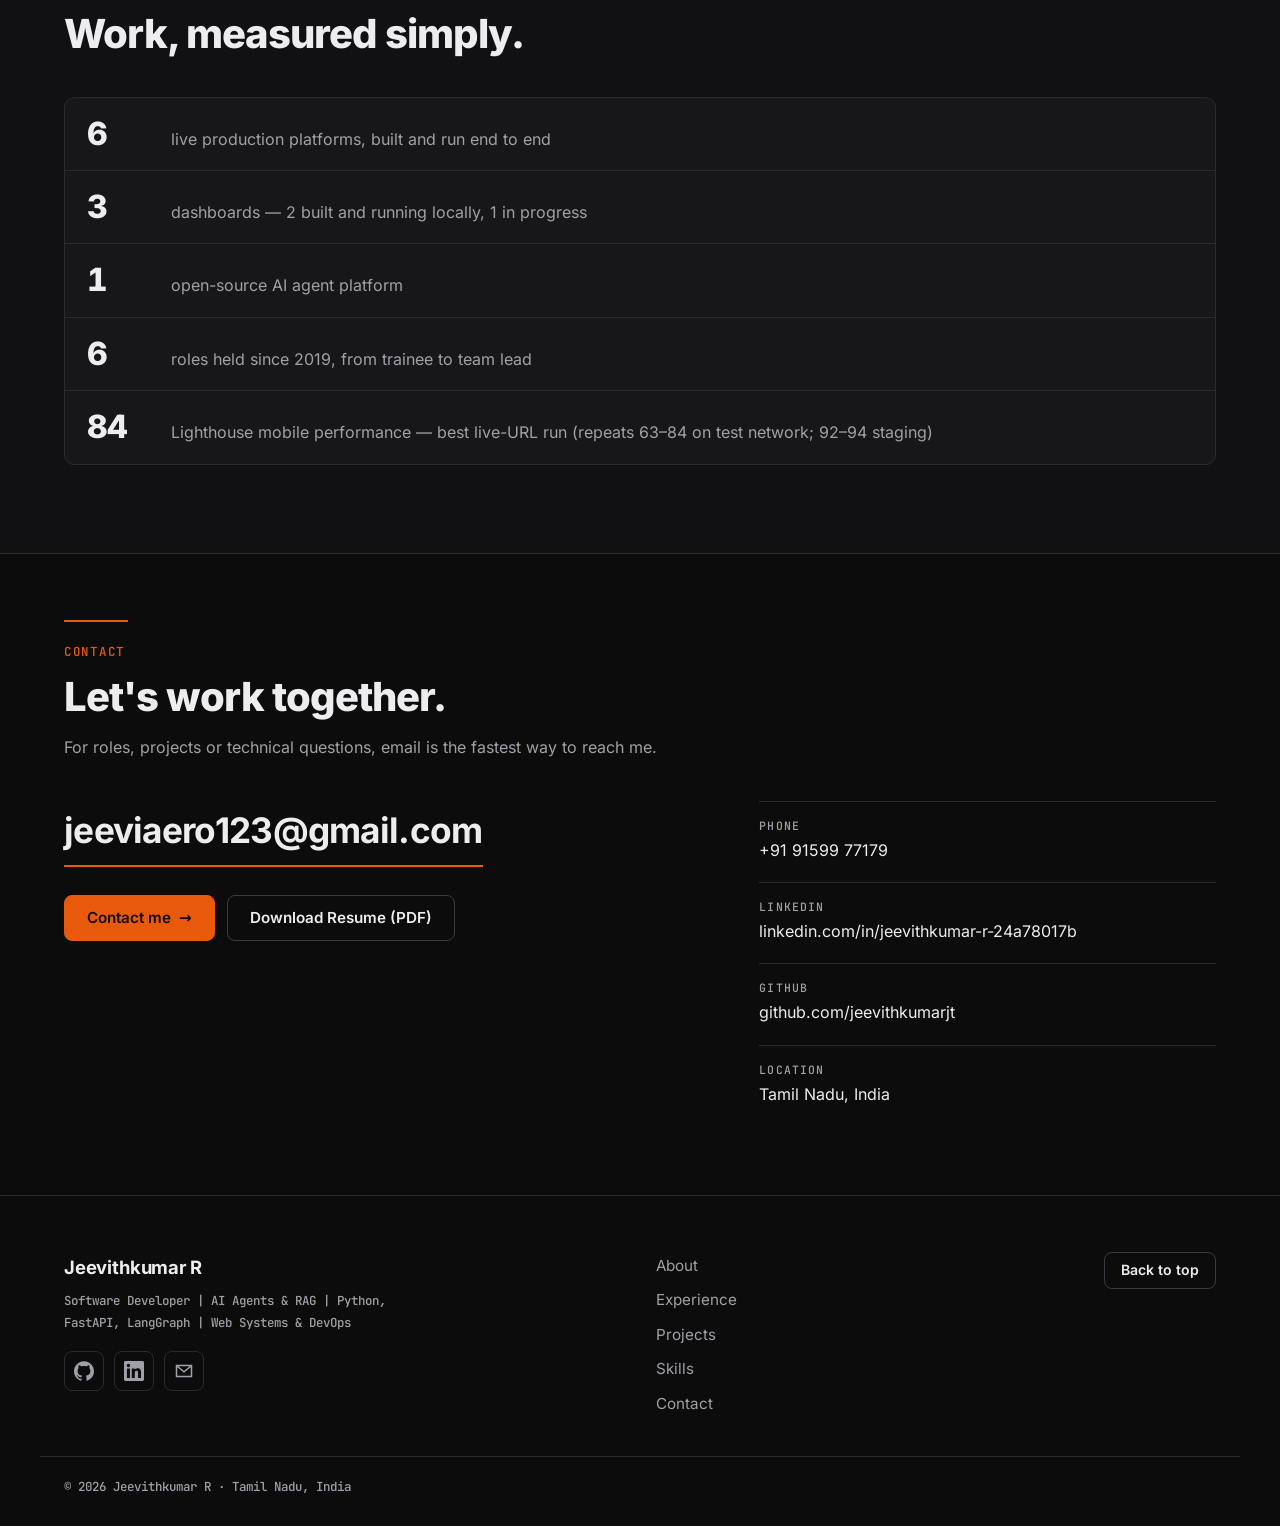
==== commit fd20969b: "Default dark theme, hover icon swap; real reticle tech labels; remove Projects tab underline; smooth" ====
--- a/index.html
+++ b/index.html
@@ -9,11 +9,11 @@
   <meta name="theme-color" content="#0C0C0D">
   <script>
   (function () {
-    var t = null;
-    try { t = localStorage.getItem("pf-theme"); } catch (e) {}
-    if (t !== "light" && t !== "dark") {
-      t = (window.matchMedia && window.matchMedia("(prefers-color-scheme: light)").matches) ? "light" : "dark";
-    }
+    var t = "dark";
+    try {
+      var s = localStorage.getItem("pf-theme");
+      if (s === "light" || s === "dark") t = s;
+    } catch (e) {}
     document.documentElement.setAttribute("data-theme", t);
     var m = document.querySelector('meta[name="theme-color"]');
     if (m) m.setAttribute("content", t === "light" ? "#F4F3F0" : "#0C0C0D");
@@ -495,7 +495,6 @@
         <h2 class="section-title mask-context" id="projectsTitle"><span class="mask-line"><span class="mask-inner">Things I have shipped.</span></span></h2>
 
         <div class="filter-tabs reveal" role="group" aria-label="Filter projects">
-          <span class="filter-tab-indicator" aria-hidden="true"></span>
           <button class="filter-tab is-active" type="button" data-filter="all" aria-pressed="true">All</button>
           <button class="filter-tab" type="button" data-filter="ai" aria-pressed="false">AI</button>
           <button class="filter-tab" type="button" data-filter="dashboards" aria-pressed="false">Dashboards</button>
--- a/css/style.css
+++ b/css/style.css
@@ -306,7 +306,7 @@
   border-radius: 6px;
   font-size: 0.94rem;
   color: var(--text-muted);
-  transition: color 150ms var(--ease-out), background-color 150ms var(--ease-out);
+  transition: color 280ms var(--ease-out), background-color 280ms var(--ease-out);
 }
 .nav-list a:hover { color: var(--text); background: var(--surface); }
 .nav-list a.is-active { color: var(--accent); }
@@ -359,7 +359,7 @@
   height: 2px;
   width: 100%;
   background: var(--text);
-  transition: transform 200ms var(--ease-out), opacity 150ms var(--ease-out);
+  transition: transform 300ms var(--ease-out), opacity 150ms var(--ease-out);
 }
 .nav-toggle[aria-expanded="true"] .nav-toggle-bar:nth-child(1) { transform: translateY(7px) rotate(45deg); }
 .nav-toggle[aria-expanded="true"] .nav-toggle-bar:nth-child(2) { opacity: 0; }
@@ -379,21 +379,25 @@
   border-radius: 8px;
   color: var(--text);
   cursor: pointer;
-  transition: transform 180ms var(--ease-out), border-color 180ms var(--ease-out), color 180ms var(--ease-out);
+  transition: transform 300ms var(--ease-out), border-color 300ms var(--ease-out), color 300ms var(--ease-out);
 }
 .theme-toggle svg {
   width: 18px;
   height: 18px;
-  transition: transform 240ms var(--ease-out);
+  transition: transform 300ms var(--ease-out), opacity 180ms var(--ease-out);
 }
 .theme-toggle:hover,
 .theme-toggle:focus-visible { border-color: var(--accent); color: var(--accent); }
+.theme-toggle:hover svg { transform: scale(1.12) rotate(12deg); }
 .theme-toggle:active { transform: scale(0.92); }
-html[data-theme="light"] .theme-toggle svg { transform: rotate(24deg); }
+.theme-icon-sun { display: block; }
 .theme-icon-moon { display: none; }
-.theme-icon-sun { display: block; }
+.theme-toggle:hover .theme-icon-sun { display: none; }
+.theme-toggle:hover .theme-icon-moon { display: block; }
 html[data-theme="light"] .theme-icon-sun { display: none; }
 html[data-theme="light"] .theme-icon-moon { display: block; }
+html[data-theme="light"] .theme-toggle:hover .theme-icon-sun { display: block; }
+html[data-theme="light"] .theme-toggle:hover .theme-icon-moon { display: none; }
 
 /* ---------- Buttons ---------- */
 .btn {
@@ -412,7 +416,7 @@
   border: 1px solid transparent;
   cursor: pointer;
   text-align: center;
-  transition: border-color 180ms var(--ease-out), color 180ms var(--ease-out), transform 180ms var(--ease-out);
+  transition: border-color 300ms var(--ease-out), color 300ms var(--ease-out), transform 300ms var(--ease-out);
 }
 .btn::before {
   content: "";
@@ -429,7 +433,7 @@
 .btn:active { scale: 0.98; }
 .btn .btn-arrow {
   display: inline-block;
-  transition: transform 180ms var(--ease-out);
+  transition: transform 320ms var(--ease-out);
 }
 .btn:hover .btn-arrow,
 .btn:focus-visible .btn-arrow { transform: translateX(4px); }
@@ -766,6 +770,7 @@
   cursor: pointer;
   padding: 4px 2px;
   font: inherit;
+  transition: border-color 280ms var(--ease-out), color 280ms var(--ease-out);
 }
 .sheet-tile-btn svg { width: 24px; height: 24px; flex: none; }
 .sheet-tile-label {
@@ -894,7 +899,7 @@
   border: 1px solid var(--border);
   border-radius: var(--radius);
   padding: 24px;
-  transition: border-color 180ms var(--ease-out), transform 180ms var(--ease-out);
+  transition: border-color 280ms var(--ease-out), transform 280ms var(--ease-out);
 }
 .card:hover {
   border-color: var(--accent);
@@ -1106,7 +1111,7 @@
   font-weight: 500;
   color: var(--text-muted);
   cursor: pointer;
-  transition: border-color 150ms var(--ease-out), color 150ms var(--ease-out), background-color 150ms var(--ease-out);
+  transition: border-color 280ms var(--ease-out), color 280ms var(--ease-out), background-color 280ms var(--ease-out);
 }
 .filter-tab:hover { color: var(--text); border-color: var(--accent); }
 .filter-tab.is-active {
@@ -1263,7 +1268,7 @@
   border: 1px solid var(--border);
   border-radius: 8px;
   color: var(--text-muted);
-  transition: border-color 150ms var(--ease-out), color 150ms var(--ease-out);
+  transition: border-color 280ms var(--ease-out), color 280ms var(--ease-out);
 }
 .social-list a:hover { border-color: var(--accent); color: var(--accent); }
 
@@ -1415,7 +1420,7 @@
   opacity: 0;
   transform: translateY(10px);
   pointer-events: none;
-  transition: transform 200ms var(--ease-out), border-color 180ms var(--ease-out), opacity 200ms var(--ease-out);
+  transition: transform 300ms var(--ease-out), border-color 280ms var(--ease-out), opacity 300ms var(--ease-out);
 }
 .scroll-top.is-shown {
   opacity: 1;
@@ -1434,7 +1439,7 @@
   stroke-linecap: round;
   stroke-dasharray: 100 100;
   stroke-dashoffset: 100;
-  transition: stroke-dashoffset 120ms linear;
+  transition: stroke-dashoffset 280ms linear;
 }
 .scroll-top .st-arrow { fill: currentColor; }
 
@@ -1710,7 +1715,7 @@
   fill: var(--surface);
   stroke: var(--border);
   stroke-width: 1.5;
-  transition: stroke 150ms var(--ease-out);
+  transition: stroke 260ms var(--ease-out);
 }
 .sys-layer:hover rect,
 .sys-layer.is-active rect { stroke: var(--accent); stroke-width: 2; }
@@ -1740,7 +1745,7 @@
   display: grid;
   gap: 8px;
   align-content: start;
-  transition: transform 160ms var(--ease-out), border-color 160ms var(--ease-out), opacity 180ms var(--ease-out);
+  transition: transform 280ms var(--ease-out), border-color 280ms var(--ease-out), opacity 280ms var(--ease-out);
 }
 .tile:hover,
 .tile:focus-within,
@@ -1758,7 +1763,7 @@
   font-size: 0.72rem;
   margin: 2px 4px 2px 0;
   transform: translateY(4px);
-  transition: transform 180ms var(--ease-out), border-color 180ms var(--ease-out), color 180ms var(--ease-out);
+  transition: transform 280ms var(--ease-out), border-color 280ms var(--ease-out), color 280ms var(--ease-out);
 }
 .sk-used a:hover { color: var(--accent); border-color: var(--accent); }
 .tile:hover .sk-used a,
@@ -1888,17 +1893,6 @@
 }
 .project-card .chips li { transition: transform 180ms var(--ease-out); }
 .psr dt { transition: color 180ms var(--ease-out); }
-.filter-tabs { position: relative; }
-.filter-tab-indicator {
-  position: absolute;
-  bottom: 2px;
-  left: 0;
-  height: 2px;
-  width: 0;
-  background: var(--accent);
-  opacity: 0;
-  transition: transform 320ms var(--ease-out), width 320ms var(--ease-out), opacity 180ms var(--ease-out);
-}
 ::view-transition-group(*) {
   animation-duration: 450ms;
   animation-timing-function: cubic-bezier(.16, 1, .3, 1);
